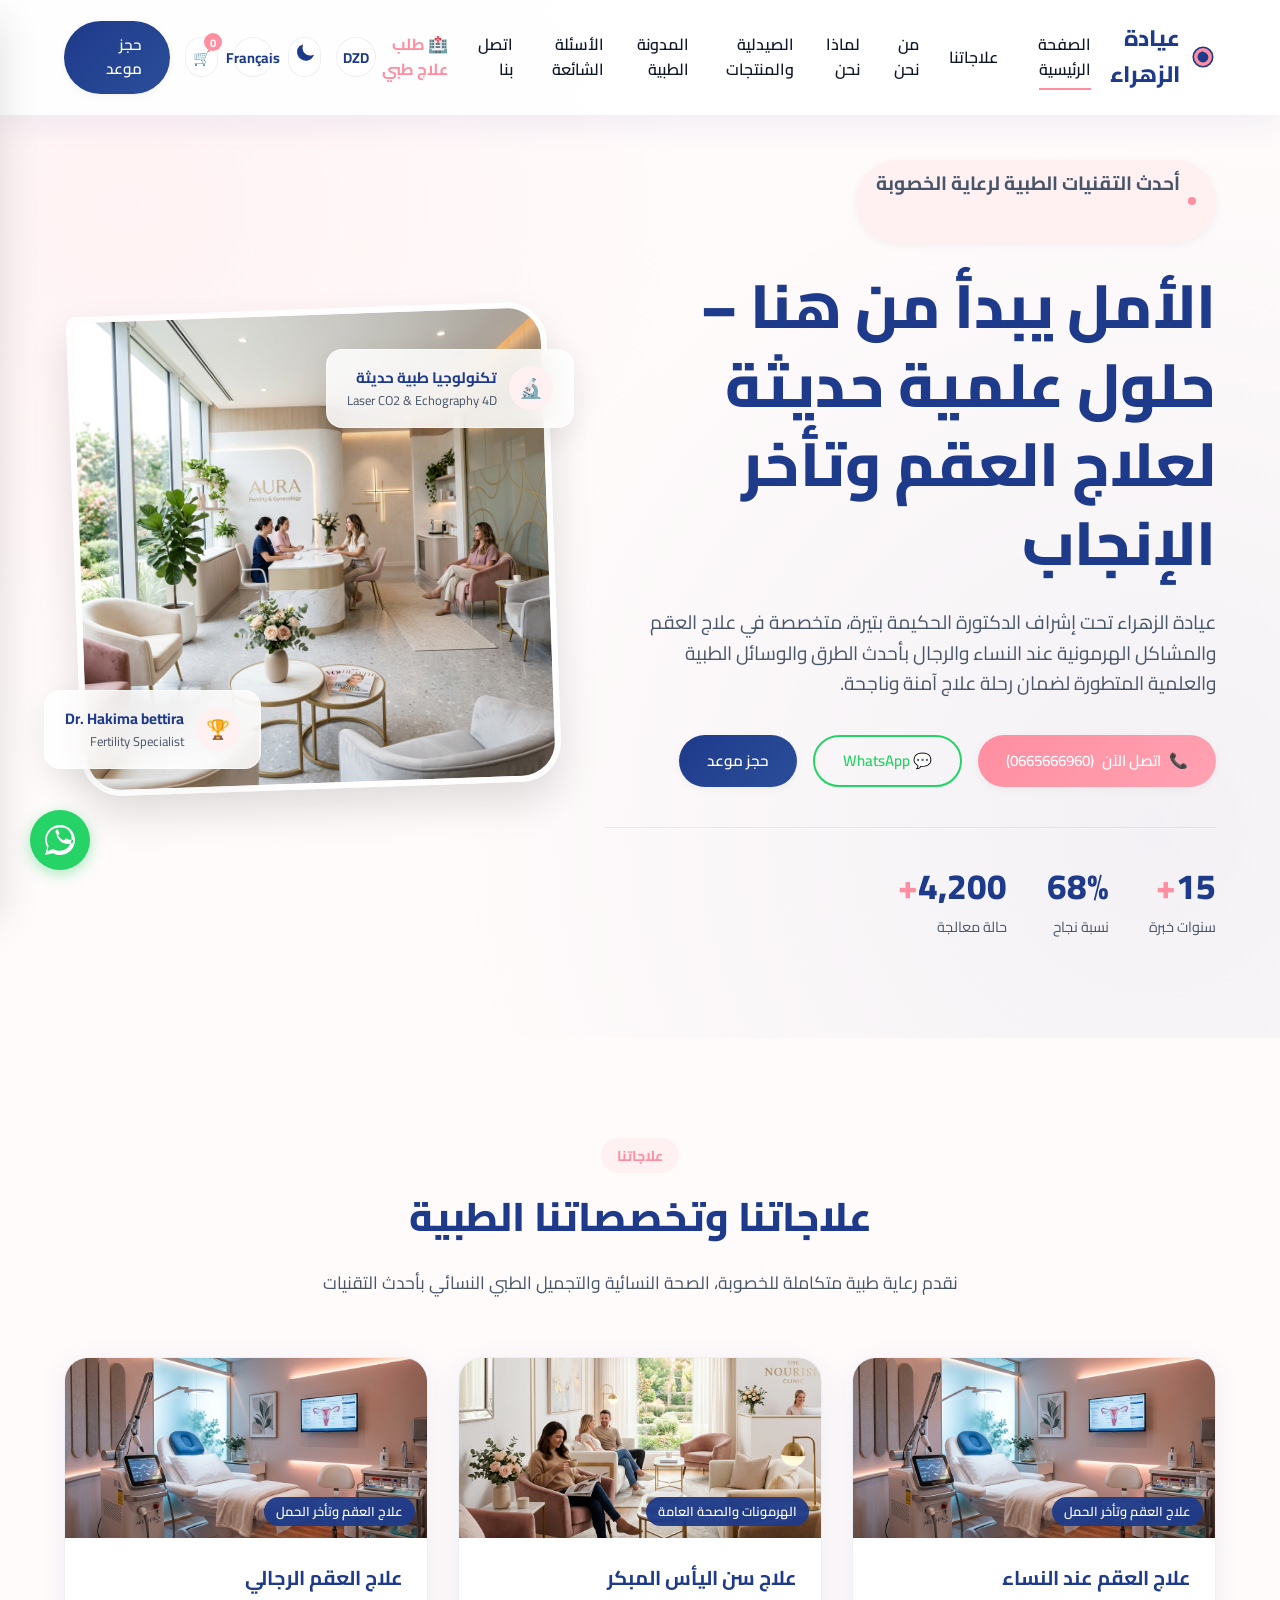
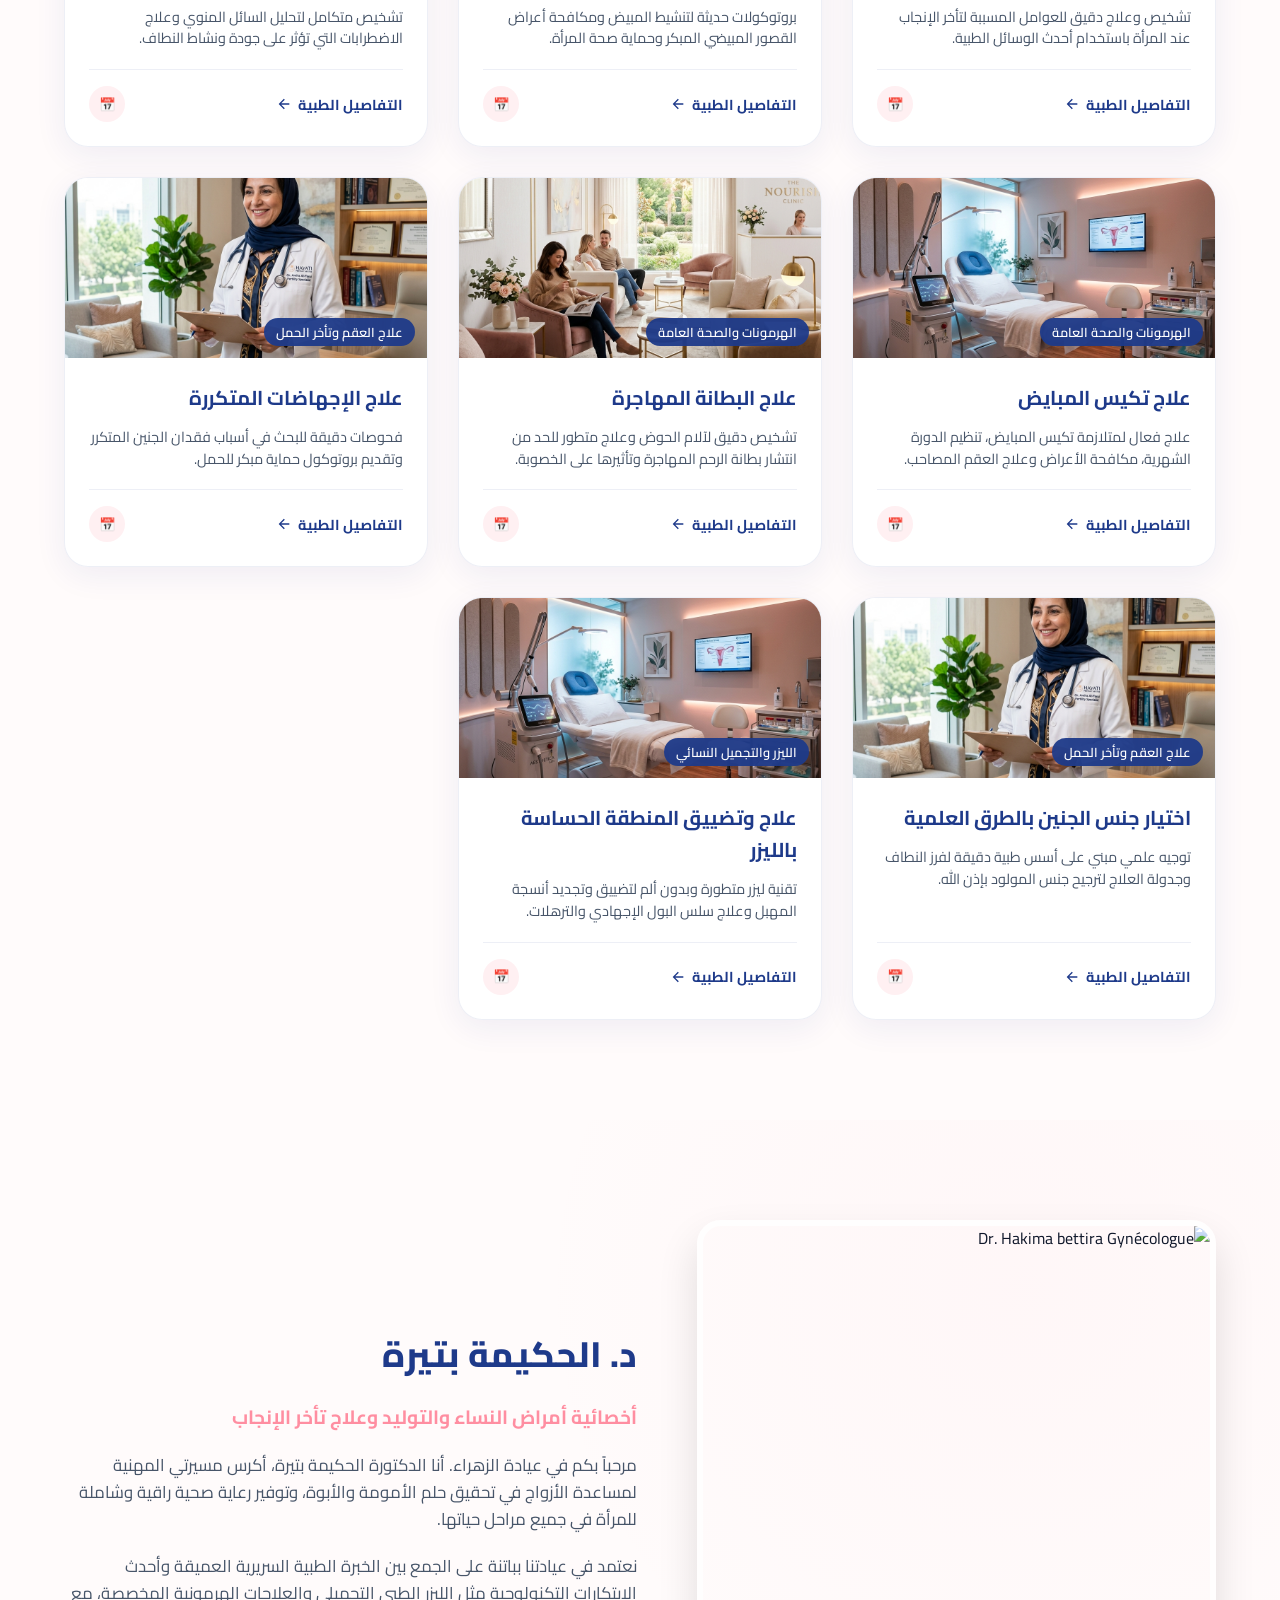
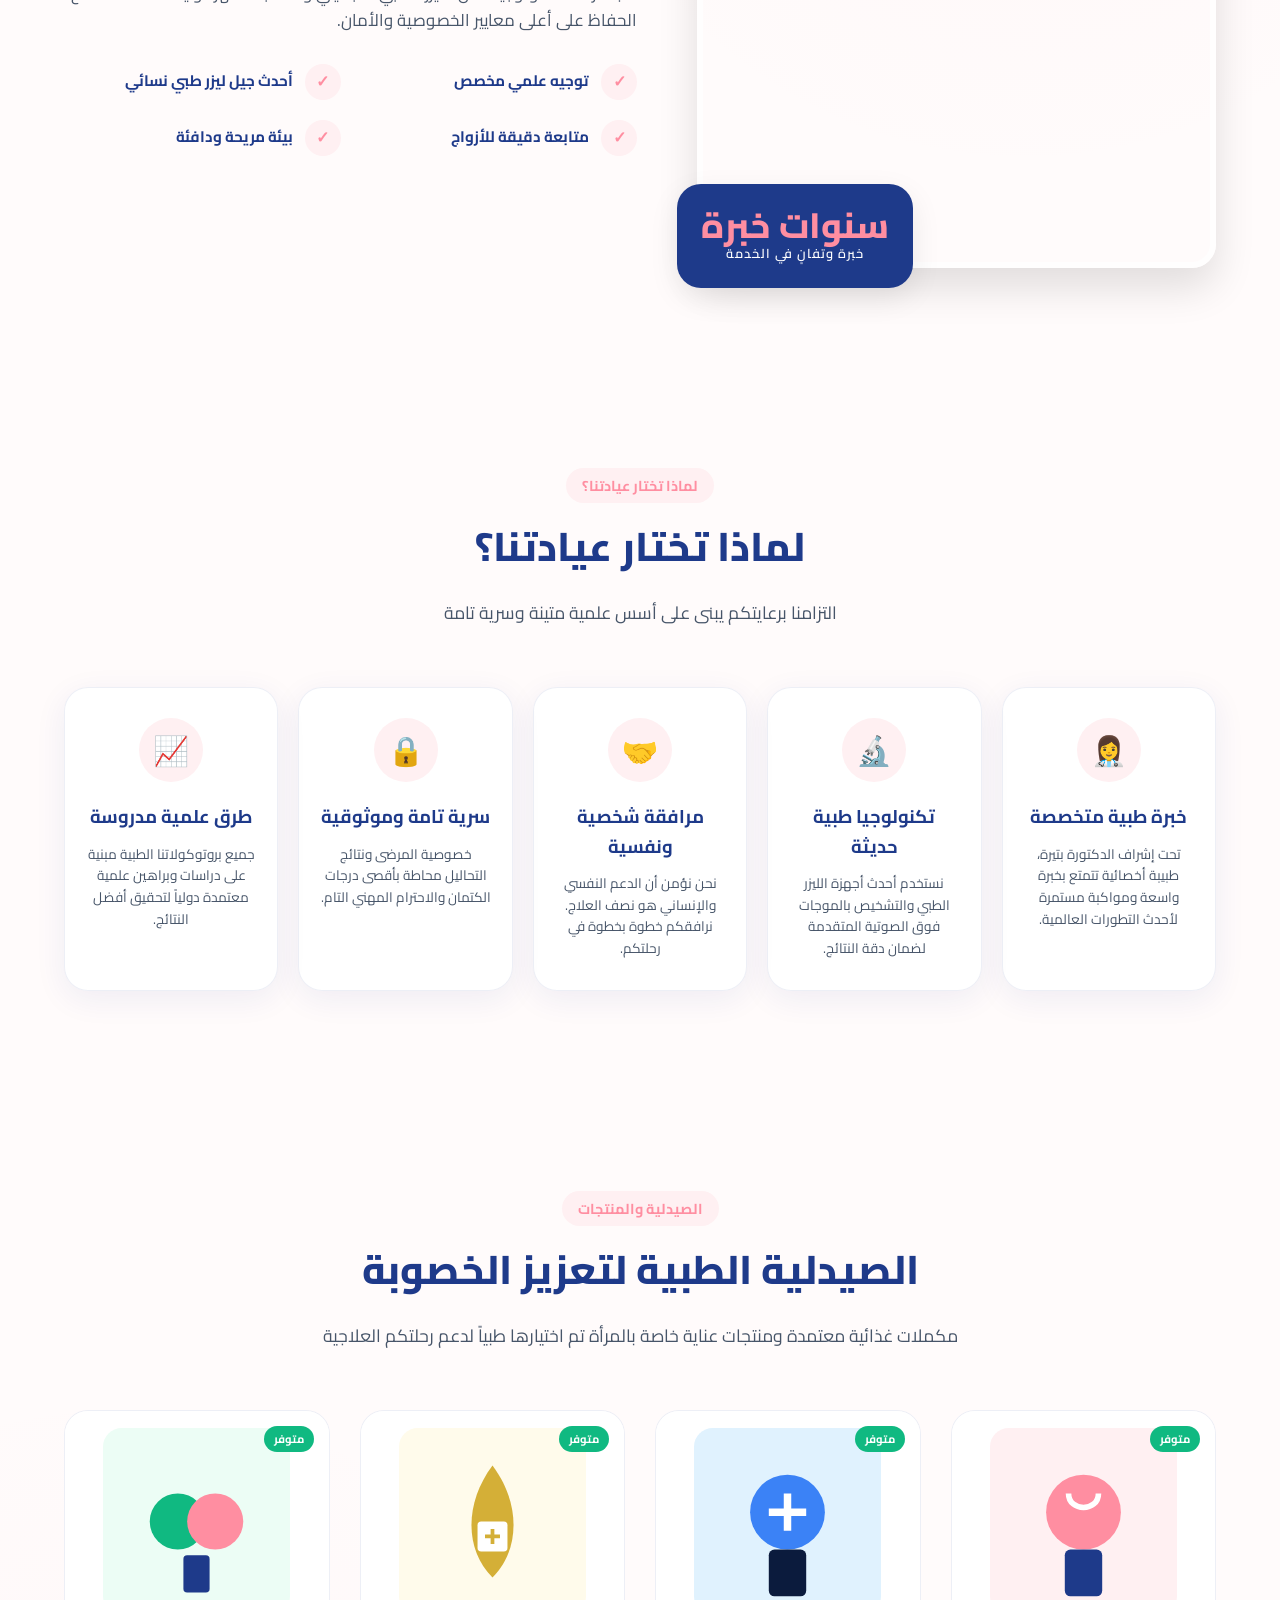
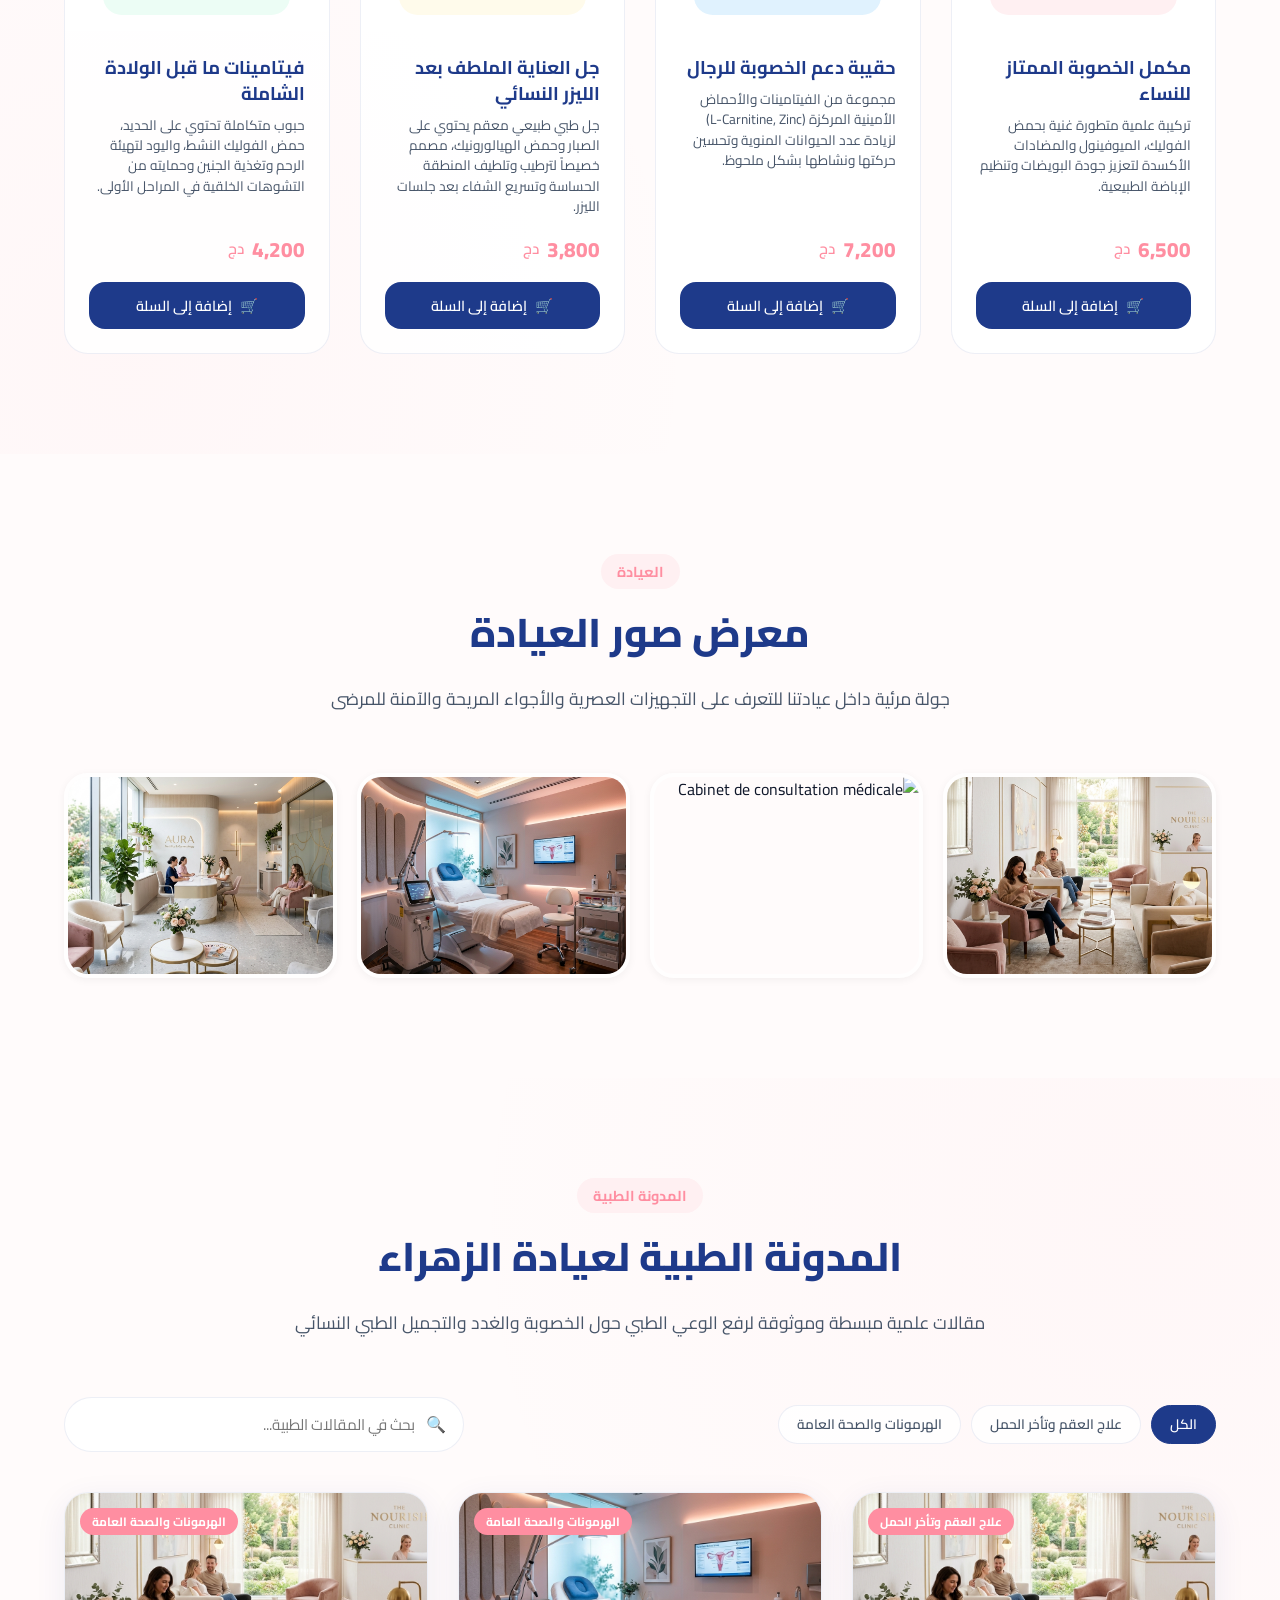
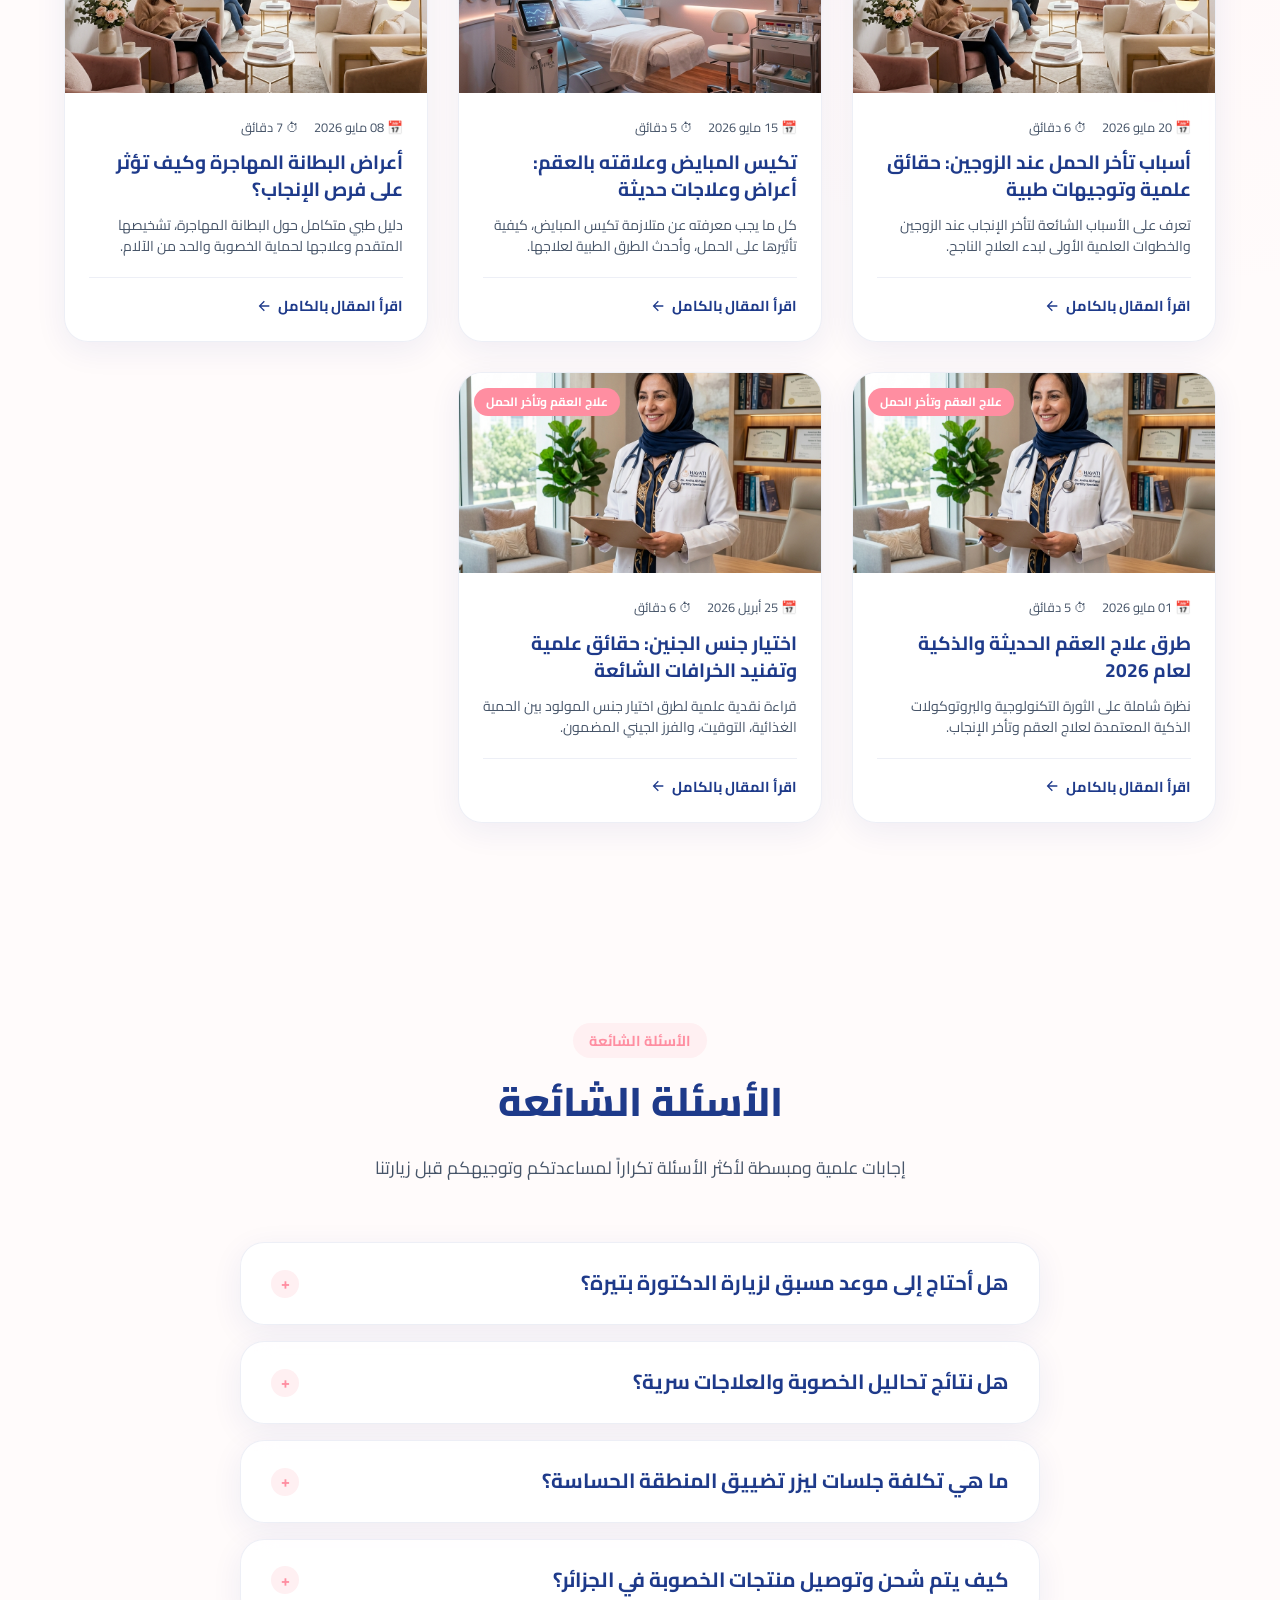
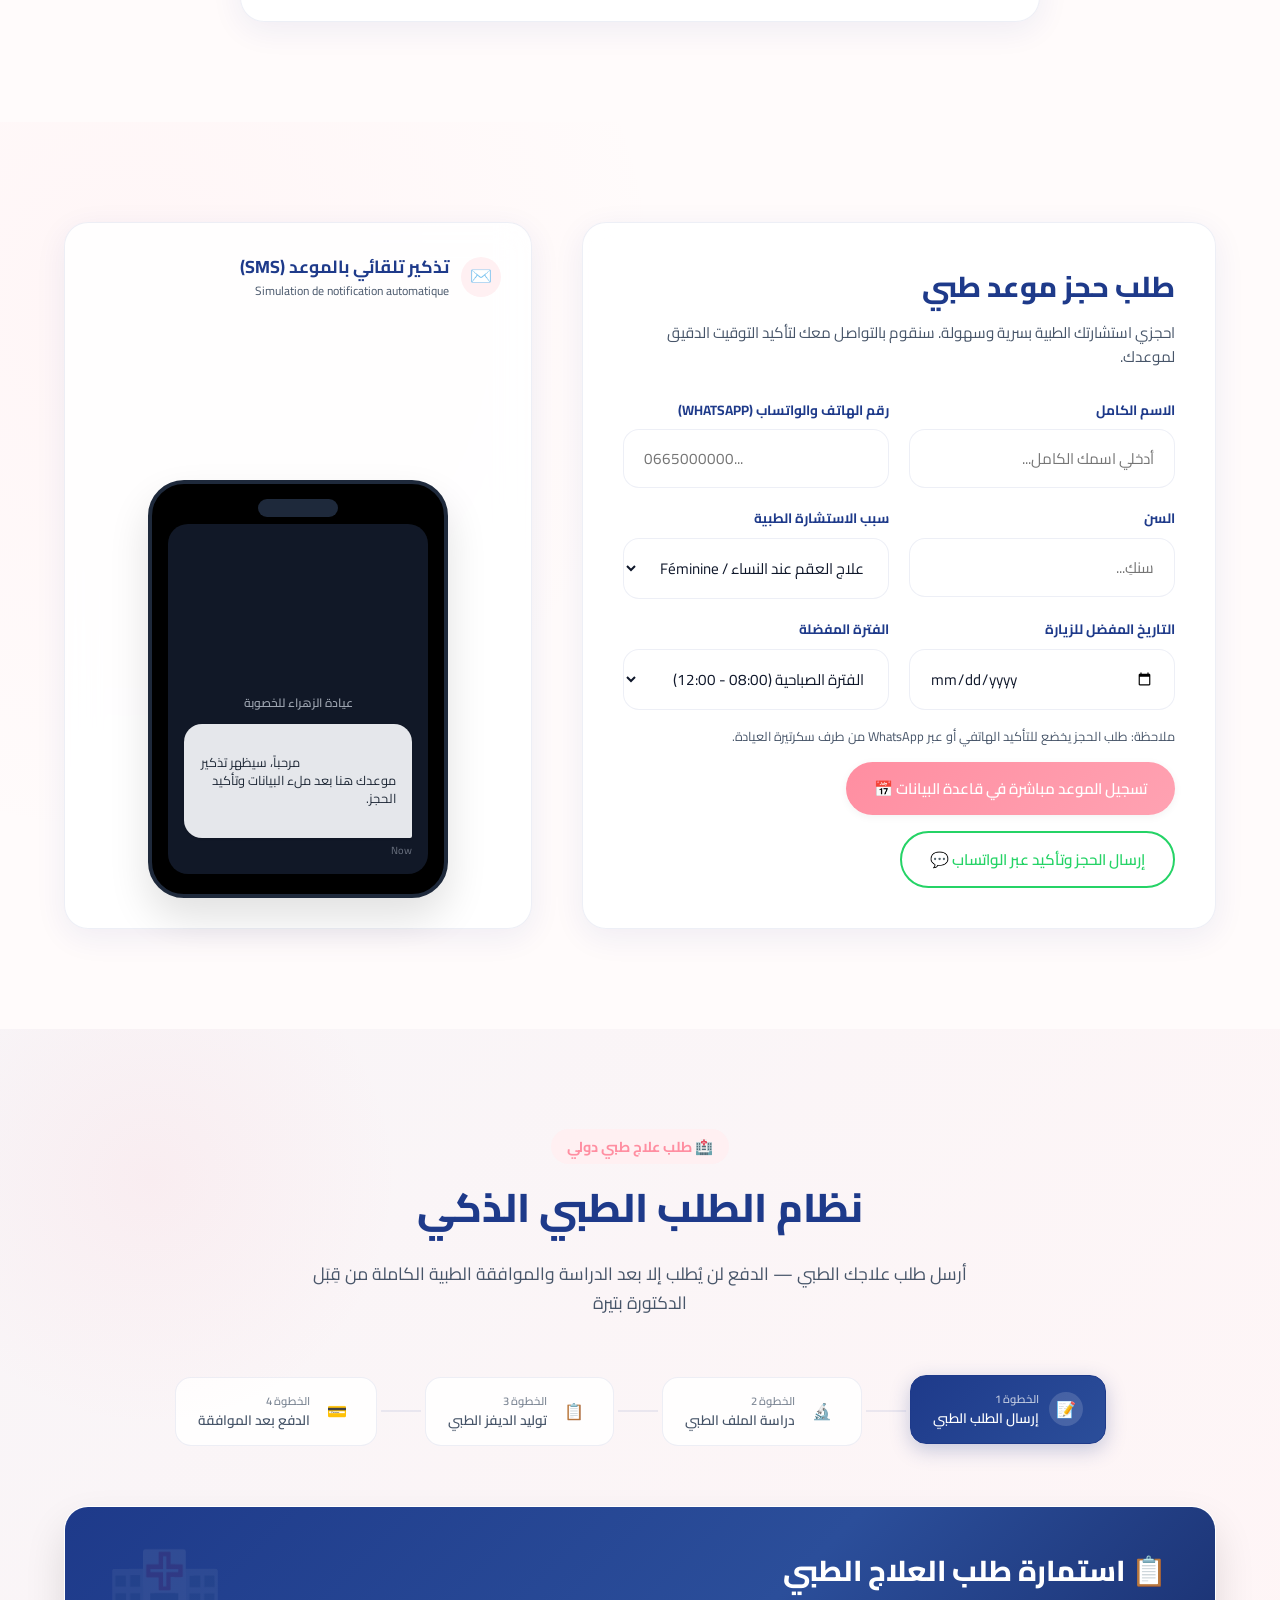
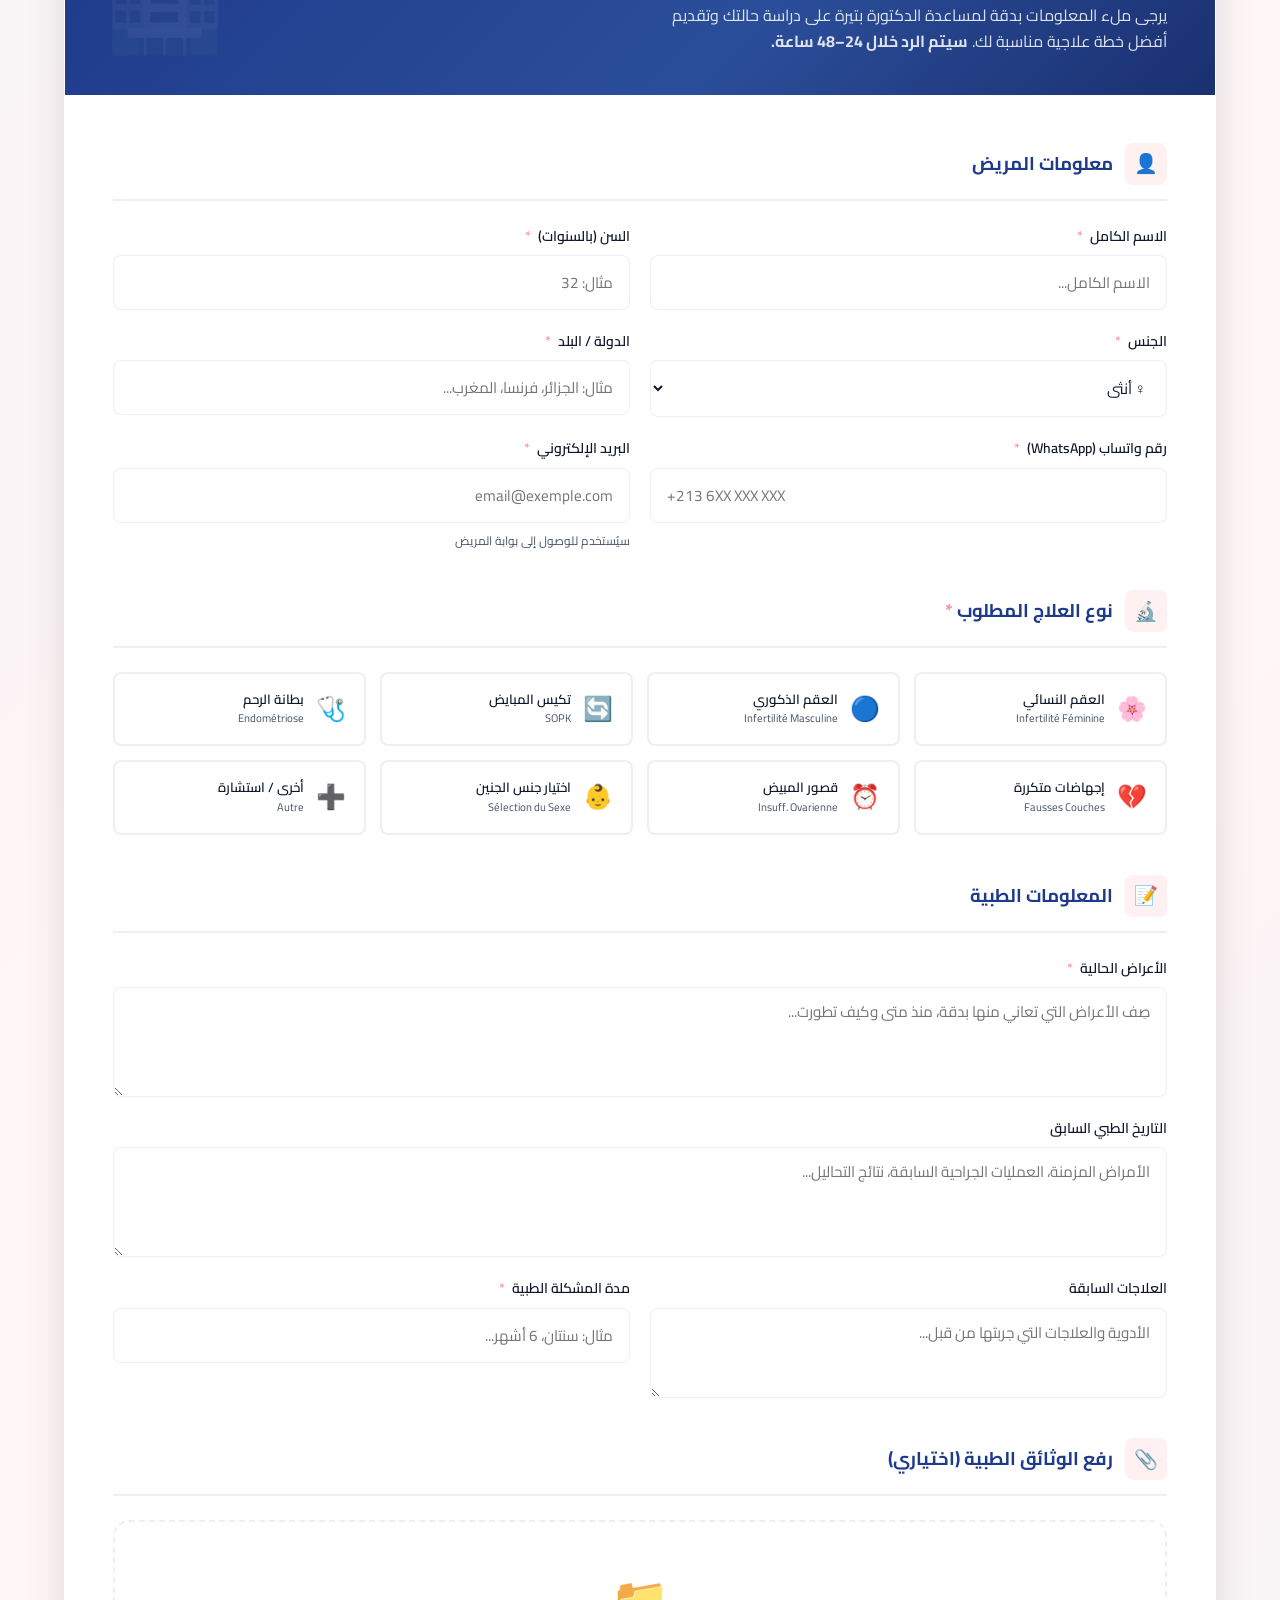
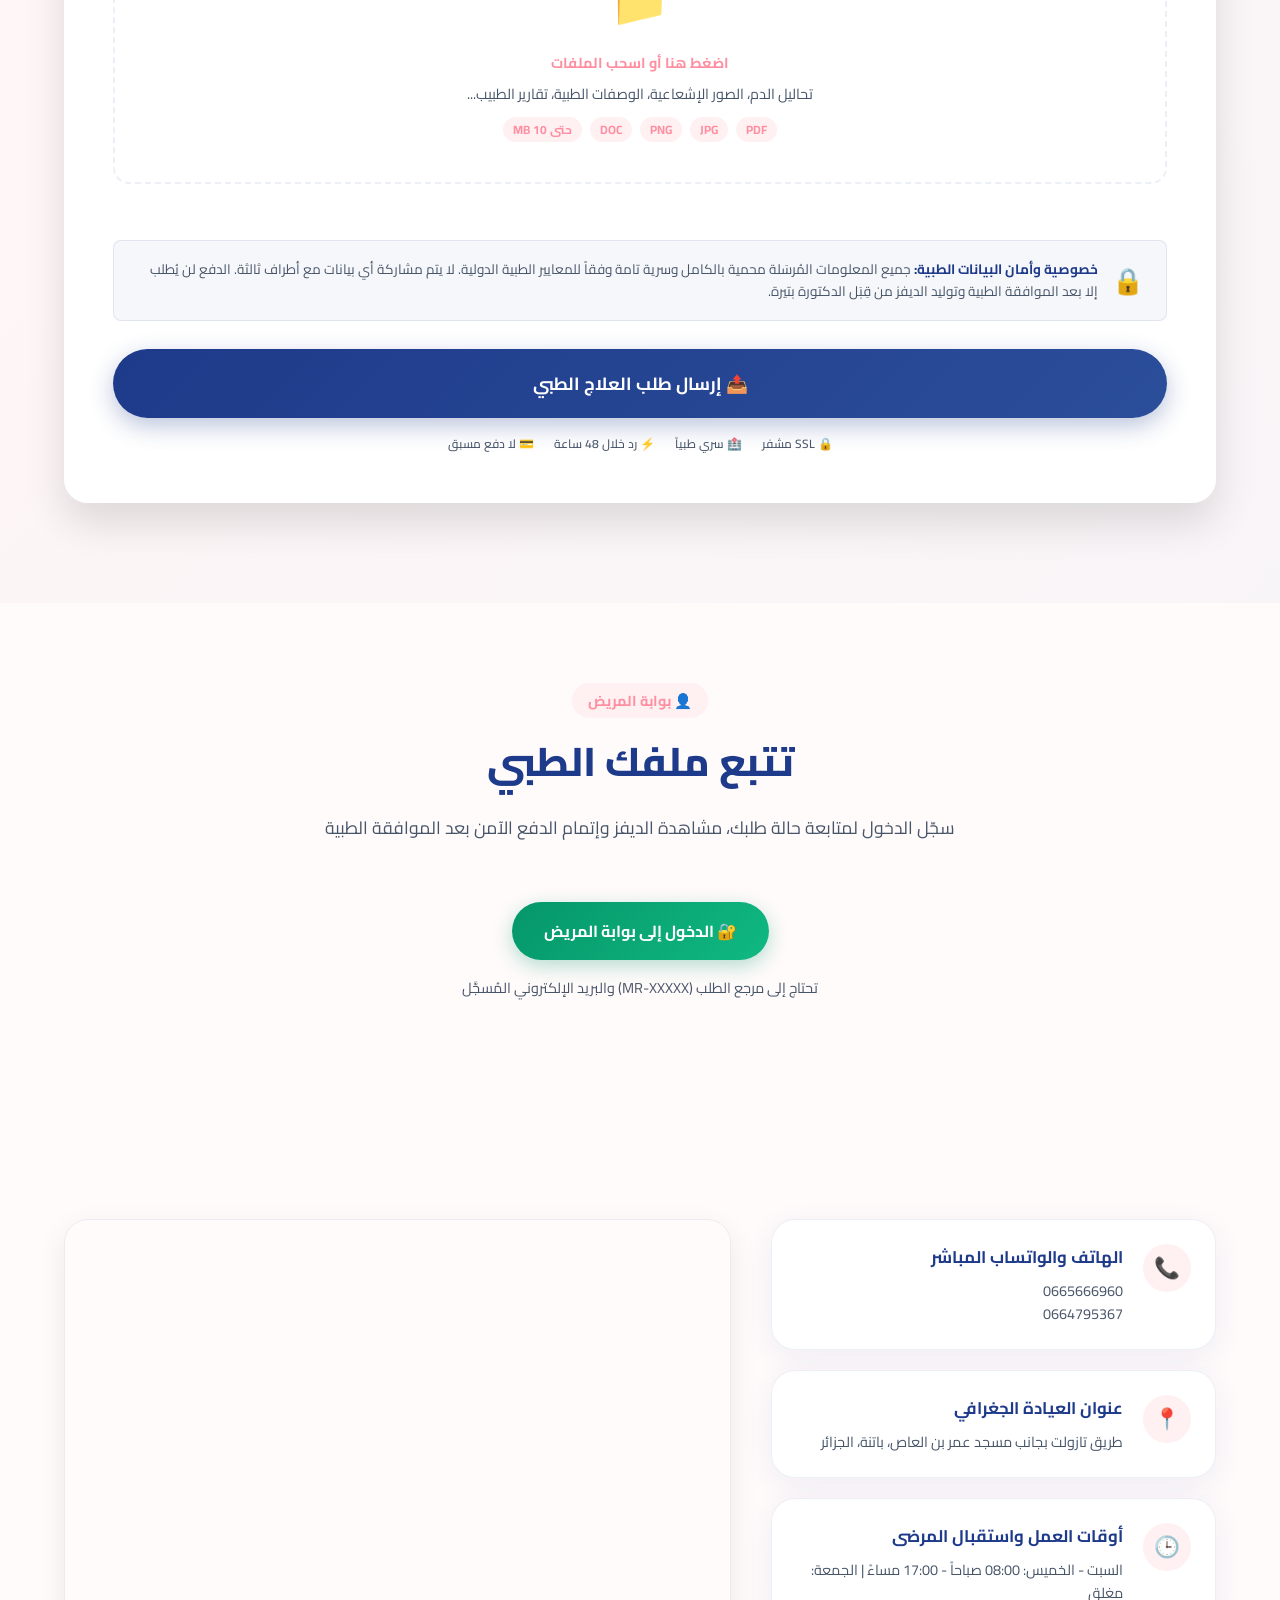
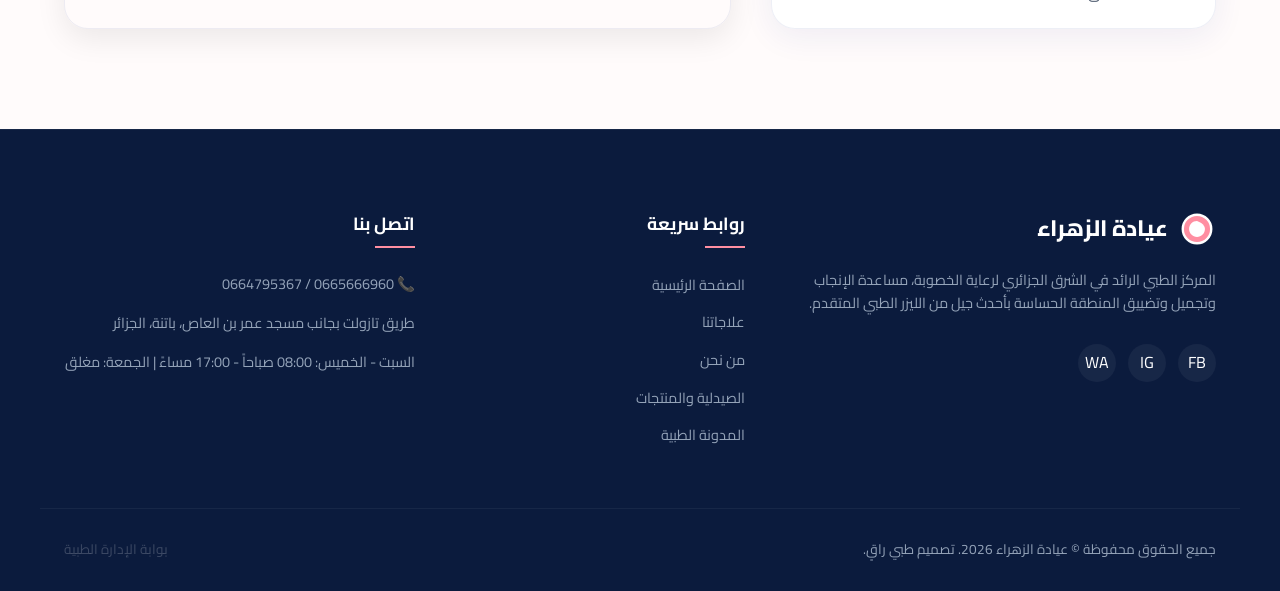
==== index.html @ c9e5e8c4 "site clinique el-zahra batna verssion 1.0" ====
<!DOCTYPE html>
<html lang="ar" dir="rtl">

<head>
    <meta charset="UTF-8">
    <meta name="viewport" content="width=device-width, initial-scale=1.0">

    <!-- SEO MEDICAL ADVANCED META-TAGS -->
    <title data-i18n="title">عيادة الزهراء - د. الحكيمة بتيرة | علاج العقم وتأخر الإنجاب باتنة</title>
    <meta name="description"
        content="عيادة الزهراء للدكتورة الحكيمة بتيرة في باتنة - مركز طبي عالي المستوى متخصص في علاج عقم النساء والرجال، سن اليأس المبكر، تكيس المبايض، وتضييق المنطقة الحساسة بالليزر الطبي الحديث. الأمل يبدأ من هنا.">
    <meta name="keywords"
        content="عيادة الزهراء, الدكتورة بتيرة باتنة, علاج العقم باتنة, ,  clinique fertilité batna, ليزر نسائي باتنة, تكيس المبايض الجزائر">
    <meta name="author" content="Dr. Hakima bettira">
    <meta name="robots" content="index, follow">

    <!-- Open Graph for Social Networks -->
    <meta property="og:title" content="عيادة الزهراء - د. الحكيمة بتيرة | علاج العقم وتأخر الإنجاب باتنة">
    <meta property="og:description"
        content="عيادة متخصصة في علاج العقم عند النساء والرجال بأحدث الطرق والوسائل الطبية والعلمية المتطورة.">
    <meta property="og:type" content="website">
    <meta property="og:image" content="assets/dr_bettira.png">

    <!-- PRELOAD GRAPHICS & STYLES -->
    <link rel="stylesheet" href="css/style.css">
    <link rel="stylesheet" href="css/medical-requests.css">

    <!-- GOOGLE LOCAL BUSINESS JSON-LD SCHEMA (SEO) -->
    <script type="application/ld+json">
    {
      "@context": "https://schema.org",
      "@type": "MedicalBusiness",
      "name": "عيادة الزهراء - د. الحكيمة بتيرة (Clinique El-Zahra)",
      "alternateName": "Clinique El-Zahra Fertilité Batna",
      "image": "assets/dr_bettira.png",
      "@id": "https://clinique-elzahra-batna.com",
      "url": "https://clinique-elzahra-batna.com",
      "telephone": "+213665666960",
      "priceRange": "$$",
      "address": {
        "@type": "PostalAddress",
        "streetAddress": "Route de Tazoult, à côté de la Mosquée Omar Ibn El-Ass",
        "addressLocality": "Batna",
        "postalCode": "05000",
        "addressCountry": "DZ"
      },
      "geo": {
        "@type": "GeoCoordinates",
        "latitude": "35.5492",
        "longitude": "6.1915"
      },
      "openingHoursSpecification": {
        "@type": "OpeningHoursSpecification",
        "dayOfWeek": [
          "Saturday",
          "Sunday",
          "Monday",
          "Tuesday",
          "Wednesday",
          "Thursday"
        ],
        "opens": "08:00",
        "closes": "17:00"
      },
      "sameAs": [
        "https://facebook.com/clinique.elzahra.batna",
        "https://instagram.com/dr.bettira.fertility"
      ],
      "medicalSpecialty": [
        "GynecologicProcedure",
        "Obstetric",
        "EndocrineSpecialty"
      ]
    }
    </script>
</head>

<body>

    <!-- ######################################################################
         PUBLIC WEBSITE VIEW (VUE PUBLIQUE DU SITE WEB)
         ###################################################################### -->
    <div id="public-website-view">

        <!-- HEADER & NAVBAR -->
        <header class="navbar glass">
            <div class="container nav-container">
                <a href="#/ar" class="logo">
                    <!-- Elegant maternal icon logo -->
                    <svg viewBox="0 0 24 24" fill="none" xmlns="http://www.w3.org/2000/svg">
                        <path
                            d="M12 21C16.9706 21 21 16.9706 21 12C21 7.02944 16.9706 3 12 3C7.02944 3 3 7.02944 3 12C3 16.9706 7.02944 21 12 21Z"
                            stroke="currentColor" stroke-width="1.5" />
                        <path
                            d="M12 7C9.23858 7 7 9.23858 7 12C7 14.7614 9.23858 17 12 17C14.7614 17 17 14.7614 17 12 C17 10 15 8 12 7 Z"
                            fill="currentColor" />
                    </svg>
                    <span>عيادة الزهراء</span>
                </a>

                <nav>
                    <ul class="nav-links">
                        <li><a href="#hero" class="active" data-i18n="nav_home">الصفحة الرئيسية</a></li>
                        <li><a href="#services" data-i18n="nav_services">علاجاتنا</a></li>
                        <li><a href="#about" data-i18n="nav_about">من نحن</a></li>
                        <li><a href="#why-choose" data-i18n="nav_why">لماذا نحن</a></li>
                        <li><a href="#shop" data-i18n="nav_shop">الصيدلية والمنتجات</a></li>
                        <li><a href="#blog" data-i18n="nav_blog">المدونة الطبية</a></li>
                        <li><a href="#faq" data-i18n="nav_faq">الأسئلة الشائعة</a></li>
                        <li><a href="#contact" data-i18n="nav_contact">اتصل بنا</a></li>
                        <li><a href="#medical-request" style="color:var(--secondary);font-weight:700;">🏥 طلب علاج
                                طبي</a></li>
                    </ul>
                </nav>

                <!-- Portal session badge -->
                <div class="portal-session-badge" id="portal-session-badge"
                    onclick="window.EL_ZAHRA_MEDICAL.openPatientPortal()" title="بوابة المريض">
                    <span>👤</span>
                    <span class="portal-badge-name">مريض</span>
                    <span style="font-size:0.7rem;opacity:0.7;">● متصل</span>
                </div>

                <div class="nav-actions">
                    <!-- Currency Selector button -->
                    <div class="nav-currency-selector">
                        <button class="lang-btn" id="currency-btn" title="Devise/Currency">DZD</button>
                        <div class="currency-dropdown" id="currency-dropdown">
                            <button class="currency-option-btn" onclick="window.EL_ZAHRA_APP.changeCurrency('DZD')">DZD
                                (DA)</button>
                            <button class="currency-option-btn" onclick="window.EL_ZAHRA_APP.changeCurrency('EUR')">EUR
                                (€)</button>
                            <button class="currency-option-btn" onclick="window.EL_ZAHRA_APP.changeCurrency('USD')">USD
                                ($)</button>
                        </div>
                    </div>

                    <!-- Theme toggle Button -->
                    <button class="theme-btn" id="theme-btn" title="Thème Sombre / Clair">
                        <span id="theme-btn-icon">
                            <!-- Sun/Moon dynamic icon -->
                            <svg xmlns="http://www.w3.org/2000/svg" viewBox="0 0 24 24" width="20" height="20"
                                fill="currentColor">
                                <path fill-rule="evenodd"
                                    d="M9.528 1.718a.75.75 0 0 1 .162.819A8.97 8.97 0 0 0 9 6a9 9 0 0 0 9 9 8.97 8.97 0 0 0 3.463-.69.75.75 0 0 1 .981.98 10.503 10.503 0 1 1-16.915-11.97a.75.75 0 0 1 .819-.162Z"
                                    clip-rule="evenodd" />
                            </svg>
                        </span>
                    </button>

                    <!-- Language Toggle Button -->
                    <button class="lang-btn" id="lang-toggle" title="Changer de Langue">
                        <span id="lang-toggle-label">Français</span>
                    </button>

                    <!-- Shopping Cart Trigger Button -->
                    <button class="lang-btn" id="cart-toggle-btn" style="position:relative;" title="Panier / Cart">
                        🛒
                        <span class="cart-badge"
                            style="position:absolute;top:-5px;right:-5px;background:var(--secondary);color:#FFF;font-size:0.7rem;width:18px;height:18px;border-radius:50%;display:flex;align-items:center;justify-content:center;font-weight:700;">0</span>
                    </button>

                    <a href="#booking" class="btn btn-primary btn-book" data-i18n="btn_book">حجز موعد</a>

                    <!-- Hamburger menu for mobile navigation -->
                    <button class="nav-toggle" id="nav-toggle">
                        <span></span>
                        <span></span>
                        <span></span>
                    </button>
                </div>
            </div>
        </header>

        <!-- 1. HERO SECTION -->
        <section id="hero" class="hero">
            <div class="container hero-grid">
                <div class="hero-content">
                    <div class="hero-badge">
                        <span></span>
                        <p data-i18n="hero_badge">أحدث التقنيات الطبية لرعاية الخصوبة</p>
                    </div>
                    <h1 data-i18n="hero_title">الأمل يبدأ من هنا – حلول علمية حديثة لعلاج العقم وتأخر الإنجاب</h1>
                    <p data-i18n="hero_desc">عيادة الزهراء تحت إشراف الدكتورة الحكيمة بتيرة، متخصصة في علاج العقم
                        والمشاكل الهرمونية عند النساء والرجال بأحدث الطرق والوسائل الطبية والعلمية المتطورة لضمان رحلة
                        علاج آمنة وناجحة.</p>

                    <div class="hero-ctas">
                        <a href="tel:0665666960" class="btn btn-secondary">
                            📞 <span data-i18n="btn_call">اتصل الآن</span> (0665666960)
                        </a>
                        <a href="https://wa.me/213665666960" target="_blank" class="btn btn-outline"
                            style="border-color:#25D366;color:#25D366;">
                            💬 WhatsApp
                        </a>
                        <a href="#booking" class="btn btn-primary" data-i18n="btn_book">Prendre RDV</a>
                    </div>

                    <!-- Numerical Counters -->
                    <div class="hero-stats">
                        <div class="stat-item">
                            <h3>15<span>+</span></h3>
                            <p data-i18n="stat_experience">سنوات خبرة</p>
                        </div>
                        <div class="stat-item">
                            <h3>68%</h3>
                            <p data-i18n="stat_success">نسبة نجاح</p>
                        </div>
                        <div class="stat-item">
                            <h3>4,200<span>+</span></h3>
                            <p data-i18n="stat_patients">حالة معالجة</p>
                        </div>
                    </div>
                </div>

                <div class="hero-image-wrapper">
                    <div class="hero-image-glow"></div>
                    <img src="assets/hero_bg.png" alt="Clinique El-Zahra reception" class="hero-image">

                    <!-- Floating premium cards around image -->
                    <div class="floating-card floating-card-1 glass">
                        <div class="fc-icon">🏆</div>
                        <div class="fc-info">
                            <h4>Dr. Hakima bettira</h4>
                            <p>Fertility Specialist</p>
                        </div>
                    </div>
                    <div class="floating-card floating-card-2 glass">
                        <div class="fc-icon">🔬</div>
                        <div class="fc-info">
                            <h4 data-i18n="why_feat_2_title">تكنولوجيا طبية حديثة</h4>
                            <p>Laser CO2 & Echography 4D</p>
                        </div>
                    </div>
                </div>
            </div>
        </section>

        <!-- 2. SERVICES SECTION -->
        <section id="services" class="services">
            <div class="container">
                <div class="section-header">
                    <span data-i18n="nav_services">علاجاتنا</span>
                    <h2 data-i18n="services_title">علاجاتنا وتخصصاتنا الطبية</h2>
                    <p data-i18n="services_subtitle">نقدم رعاية طبية متكاملة للخصوبة، الصحة النسائية والتجميل الطبي
                        النسائي بأحدث التقنيات</p>
                </div>

                <!-- Services Cards grid (Rendered dynamically) -->
                <div class="services-grid" id="services-grid-container">
                    <!-- Injected by app.js -->
                </div>
            </div>
        </section>

        <!-- 3. À PROPOS DE LA CLINIQUE (DR. bettira PROFILE) -->
        <section id="about" class="about">
            <div class="container about-grid">
                <div class="about-image-wrapper">
                    <div class="about-image-frame">
                        <img src="assets/dr_bettira.png" alt="Dr. Hakima bettira Gynécologue">
                    </div>
                    <div class="about-experience-badge">
                        <h4 data-i18n="stat_experience">15+</h4>
                        <p data-i18n="about_experience_text">خبرة وتفانٍ في الخدمة</p>
                    </div>
                </div>

                <div class="about-content">
                    <h3 data-i18n="about_title">د. الحكيمة بتيرة</h3>
                    <h4 data-i18n="about_subtitle"
                        style="color:var(--secondary);font-weight:700;font-size:1.2rem;margin-bottom:20px;">أخصائية
                        أمراض النساء والتوليد وعلاج تأخر الإنجاب</h4>

                    <p data-i18n="about_desc_1">مرحباً بكم في عيادة الزهراء. أنا الدكتورة الحكيمة بتيرة، أكرس مسيرتي
                        المهنية لمساعدة الأزواج في تحقيق حلم الأمومة والأبوة، وتوفير رعاية صحية راقية وشاملة للمرأة في
                        جميع مراحل حياتها.</p>
                    <p data-i18n="about_desc_2">نعتمد في عيادتنا بباتنة على الجمع بين الخبرة الطبية السريرية العميقة
                        وأحدث الابتكارات التكنولوجية مثل الليزر الطبي التجميلي والعلاجات الهرمونية المخصصة، مع الحفاظ
                        على أعلى معايير الخصوصية والأمان.</p>

                    <div class="about-features">
                        <div class="about-feat-item">
                            <div class="about-feat-icon">✓</div>
                            <span data-i18n="about_feat_1">توجيه علمي مخصص</span>
                        </div>
                        <div class="about-feat-item">
                            <div class="about-feat-icon">✓</div>
                            <span data-i18n="about_feat_2">أحدث جيل ليزر طبي نسائي</span>
                        </div>
                        <div class="about-feat-item">
                            <div class="about-feat-icon">✓</div>
                            <span data-i18n="about_feat_3">متابعة دقيقة للأزواج</span>
                        </div>
                        <div class="about-feat-item">
                            <div class="about-feat-icon">✓</div>
                            <span data-i18n="about_feat_4">بيئة مريحة ودافئة</span>
                        </div>
                    </div>
                </div>
            </div>
        </section>

        <!-- 4. POURQUOI NOUS CHOISIR ? (ICONES DYNAMIQUES) -->
        <section id="why-choose" class="why-choose">
            <div class="container">
                <div class="section-header">
                    <span data-i18n="why_title">لماذا تختار عيادتنا؟</span>
                    <h2 data-i18n="why_title">لماذا تختار عيادتنا؟</h2>
                    <p data-i18n="why_subtitle">التزامنا برعايتكم يبنى على أسس علمية متينة وسرية تامة</p>
                </div>

                <div class="why-grid">
                    <div class="why-card glass">
                        <div class="why-icon">👩‍⚕️</div>
                        <h3 data-i18n="why_feat_1_title">خبرة طبية متخصصة</h3>
                        <p data-i18n="why_feat_1_desc">تحت إشراف الدكتورة بتيرة، طبيبة أخصائية تتمتع بخبرة واسعة ومواكبة
                            مستمرة لأحدث التطورات العالمية.</p>
                    </div>
                    <div class="why-card glass">
                        <div class="why-icon">🔬</div>
                        <h3 data-i18n="why_feat_2_title">تكنولوجيا طبية حديثة</h3>
                        <p data-i18n="why_feat_2_desc">نستخدم أحدث أجهزة الليزر الطبي والتشخيص بالموجات فوق الصوتية
                            المتقدمة لضمان دقة النتائج.</p>
                    </div>
                    <div class="why-card glass">
                        <div class="why-icon">🤝</div>
                        <h3 data-i18n="why_feat_3_title">مرافقة شخصية ونفسية</h3>
                        <p data-i18n="why_feat_3_desc">نحن نؤمن أن الدعم النفسي والإنساني هو نصف العلاج. نرافقكم خطوة
                            بخطوة في رحلتكم.</p>
                    </div>
                    <div class="why-card glass">
                        <div class="why-icon">🔒</div>
                        <h3 data-i18n="why_feat_4_title">سرية تامة وموثوقية</h3>
                        <p data-i18n="why_feat_4_desc">خصوصية المرضى ونتائج التحاليل محاطة بأقصى درجات الكتمان والاحترام
                            المهني التام.</p>
                    </div>
                    <div class="why-card glass">
                        <div class="why-icon">📈</div>
                        <h3 data-i18n="why_feat_5_title">طرق علمية مدروسة</h3>
                        <p data-i18n="why_feat_5_desc">جميع بروتوكولاتنا الطبية مبنية على دراسات وبراهين علمية معتمدة
                            دولياً لتحقيق أفضل النتائج.</p>
                    </div>
                </div>
            </div>
        </section>

        <!-- 5. SHOP SECTION (BOUTIQUE FERTILITÉ) -->
        <section id="shop" class="shop">
            <div class="container">
                <div class="section-header">
                    <span data-i18n="nav_shop">الصيدلية والمنتجات</span>
                    <h2 data-i18n="shop_title">الصيدلية الطبية لتعزيز الخصوبة</h2>
                    <p data-i18n="shop_subtitle">مكملات غذائية معتمدة ومنتجات عناية خاصة بالمرأة تم اختيارها طبياً لدعم
                        رحلتكم العلاجية</p>
                </div>

                <!-- Product grid (Rendered dynamically) -->
                <div class="shop-grid" id="shop-grid-container">
                    <!-- Injected by app.js -->
                </div>
            </div>
        </section>

        <!-- 6. CLINIC GALLERY SECTION -->
        <section id="gallery" class="gallery">
            <div class="container">
                <div class="section-header">
                    <span data-i18n="nav_gallery">العيادة</span>
                    <h2 data-i18n="gallery_title">معرض صور العيادة</h2>
                    <p data-i18n="gallery_subtitle">جولة مرئية داخل عيادتنا للتعرف على التجهيزات العصرية والأجواء
                        المريحة والآمنة للمرضى</p>
                </div>

                <div class="gallery-grid">
                    <div class="gallery-item">
                        <img src="assets/clinic_lobby.png" alt="Salle d'attente clinique">
                        <div class="gallery-overlay">
                            <span data-i18n="gallery_lobby">قاعة الانتظار الفاخرة</span>
                        </div>
                    </div>
                    <div class="gallery-item">
                        <img src="assets/dr_bettira.png" alt="Cabinet de consultation médicale">
                        <div class="gallery-overlay">
                            <span data-i18n="gallery_office">مكتب الفحص الطبي والموجات الصوتية</span>
                        </div>
                    </div>
                    <div class="gallery-item">
                        <img src="assets/treatment_laser.png" alt="Salle traitement laser CO2">
                        <div class="gallery-overlay">
                            <span data-i18n="gallery_laser">غرفة العلاج بالليزر الطبي الحديث</span>
                        </div>
                    </div>
                    <div class="gallery-item">
                        <img src="assets/hero_bg.png" alt="Equipements médicaux d'assistance">
                        <div class="gallery-overlay">
                            <span data-i18n="gallery_equip">الأجهزة المتطورة وأدوات التشخيص الدقيق</span>
                        </div>
                    </div>
                </div>
            </div>
        </section>

        <!-- 7. BLOG MEDICAL SEO SECTION -->
        <section id="blog" class="blog">
            <div class="container">
                <div class="section-header">
                    <span data-i18n="nav_blog">المدونة الطبية</span>
                    <h2 data-i18n="blog_title">المدونة الطبية لعيادة الزهراء</h2>
                    <p data-i18n="blog_subtitle">مقالات علمية مبسطة وموثوقة لرفع الوعي الطبي حول الخصوبة والغدد والتجميل
                        الطبي النسائي</p>
                </div>

                <!-- Blog Actions (Categories filters + Search Bar) -->
                <div class="blog-actions">
                    <div class="blog-categories" id="blog-categories-tags">
                        <!-- Rendered by app.js -->
                    </div>
                    <div class="blog-search-wrapper">
                        <span class="blog-search-icon">🔍</span>
                        <input type="text" id="blog-search-input" placeholder="بحث في المقالات الطبية...">
                    </div>
                </div>

                <!-- Blog Grid (Rendered dynamically) -->
                <div class="blog-grid" id="blog-grid-container">
                    <!-- Injected by app.js -->
                </div>
            </div>
        </section>

        <!-- 8. FAQ ACCORDION SECTION -->
        <section id="faq" class="faq">
            <div class="container">
                <div class="section-header">
                    <span data-i18n="nav_faq">الأسئلة الشائعة</span>
                    <h2 data-i18n="faq_title">الأسئلة الشائعة</h2>
                    <p data-i18n="faq_subtitle">إجابات علمية ومبسطة لأكثر الأسئلة تكراراً لمساعدتكم وتوجيهكم قبل زيارتنا
                    </p>
                </div>

                <!-- FAQs Accordion List -->
                <div class="faq-container" id="faq-accordion-container">
                    <!-- Injected by app.js -->
                </div>
            </div>
        </section>

        <!-- 9. BOOKING ONLINE SECTION + PHONE SMS PREVIEW -->
        <section id="booking" class="booking">
            <div class="container booking-grid">

                <!-- Form Area -->
                <div class="booking-form-wrapper glass">
                    <h3 data-i18n="booking_title">طلب حجز موعد طبي</h3>
                    <p data-i18n="booking_subtitle">احجزي استشارتك الطبية بسرية وسهولة. سنقوم بالتواصل معك لتأكيد
                        التوقيت الدقيق لموعدك.</p>

                    <form id="booking-form" onsubmit="window.EL_ZAHRA_APP.submitBooking(event)">
                        <div class="form-grid">
                            <div class="form-group">
                                <label for="booking-name" data-i18n="lbl_name">الاسم الكامل</label>
                                <input type="text" id="booking-name" required placeholder="أدخلي اسمك الكامل...">
                            </div>
                            <div class="form-group">
                                <label for="booking-phone" data-i18n="lbl_phone">رقم الهاتف والواتساب (WhatsApp)</label>
                                <input type="tel" id="booking-phone" required placeholder="0665000000...">
                            </div>
                            <div class="form-group">
                                <label for="booking-age" data-i18n="lbl_age">السن</label>
                                <input type="number" id="booking-age" placeholder="سنكِ...">
                            </div>
                            <div class="form-group">
                                <label for="booking-motif" data-i18n="lbl_motif">سبب الاستشارة الطبية</label>
                                <select id="booking-motif" required>
                                    <option value="female-infertility" selected>علاج العقم عند النساء / Infertilité
                                        Féminine</option>
                                    <option value="early-menopause">علاج سن اليأس المبكر / Ménopause Précoce</option>
                                    <option value="male-infertility">علاج العقم الرجالي / Infertilité Masculine</option>
                                    <option value="pcos-treatment">علاج تكيس المبايض / SOPK</option>
                                    <option value="endometriosis-treatment">علاج البطانة المهاجرة / Endométriose
                                    </option>
                                    <option value="recurrent-miscarriage">علاج الإجهاضات المتكررة / Fausses Couches
                                    </option>
                                    <option value="gender-selection">اختيار جنس الجنين بالطريقة العلمية</option>
                                    <option value="laser-rejuvenation">علاج وتضييق المنطقة الحساسة بالليزر</option>
                                </select>
                            </div>
                            <div class="form-group">
                                <label for="booking-date" data-i18n="lbl_date">التاريخ المفضل للزيارة</label>
                                <input type="date" id="booking-date" required>
                            </div>
                            <div class="form-group">
                                <label for="booking-time-slot" data-i18n="lbl_time_slot">الفترة المفضلة</label>
                                <select id="booking-time-slot">
                                    <option value="time_morning" data-i18n="time_morning">الفترة الصباحية (08:00 -
                                        12:00)</option>
                                    <option value="time_afternoon" data-i18n="time_afternoon">فترة بعد الظهر (13:00 -
                                        17:00)</option>
                                </select>
                            </div>
                        </div>

                        <p style="font-size:0.8rem;color:var(--text-muted);margin:16px 0;" data-i18n="booking_note">
                            ملاحظة: طلب الحجز يخضع للتأكيد الهاتفي أو عبر WhatsApp من طرف سكرتيرة العيادة.</p>

                        <div class="hero-ctas" style="margin-bottom:0;">
                            <button type="submit" class="btn btn-secondary" data-i18n="btn_booking_direct">تسجيل الموعد
                                مباشرة في قاعدة البيانات 📅</button>
                            <button type="button" class="btn btn-outline" style="border-color:#25D366;color:#25D366;"
                                onclick="window.EL_ZAHRA_APP.sendBookingWhatsApp()"
                                data-i18n="btn_booking_whatsapp">إرسال الحجز وتأكيد عبر الواتساب 💬</button>
                        </div>
                    </form>
                </div>

                <!-- Visual Phone Reminder Area -->
                <div class="sms-reminder-card glass">
                    <div class="sms-reminder-header">
                        <div class="sms-reminder-icon">✉️</div>
                        <div>
                            <h4 data-i18n="sms_title">تذكير تلقائي بالموعد (SMS)</h4>
                            <p style="font-size:0.75rem;color:var(--text-muted);">Simulation de notification automatique
                            </p>
                        </div>
                    </div>

                    <div class="phone-mockup">
                        <div class="phone-screen">
                            <div class="phone-sender" data-i18n="sms_sender">عيادة الزهراء للخصوبة</div>
                            <div class="sms-bubble" id="sms-bubble-content">
                                مرحباً، سيظهر تذكير موعدك هنا بعد ملء البيانات وتأكيد الحجز.
                            </div>
                            <div class="sms-time">Now</div>
                        </div>
                    </div>
                </div>
            </div>
        </section>

        <!-- ######################################################################
             11. MEDICAL TREATMENT REQUEST SECTION
             ###################################################################### -->
        <section id="medical-request" class="medical-request-section">
            <div class="container">

                <div class="section-header">
                    <span>🏥 طلب علاج طبي دولي</span>
                    <h2>نظام الطلب الطبي الذكي</h2>
                    <p>أرسل طلب علاجك الطبي — الدفع لن يُطلب إلا بعد الدراسة والموافقة الطبية الكاملة من قِبَل الدكتورة
                        بتيرة</p>
                </div>

                <!-- WORKFLOW STEPS -->
                <div class="mr-workflow-bar">
                    <div class="mr-workflow-step active">
                        <div class="mr-workflow-step-icon">📝</div>
                        <div>
                            <div style="font-size:0.7rem;opacity:0.7;">الخطوة 1</div>
                            <div>إرسال الطلب الطبي</div>
                        </div>
                    </div>
                    <div class="mr-workflow-connector"></div>
                    <div class="mr-workflow-step">
                        <div class="mr-workflow-step-icon">🔬</div>
                        <div>
                            <div style="font-size:0.7rem;opacity:0.7;">الخطوة 2</div>
                            <div>دراسة الملف الطبي</div>
                        </div>
                    </div>
                    <div class="mr-workflow-connector"></div>
                    <div class="mr-workflow-step">
                        <div class="mr-workflow-step-icon">📋</div>
                        <div>
                            <div style="font-size:0.7rem;opacity:0.7;">الخطوة 3</div>
                            <div>توليد الديفز الطبي</div>
                        </div>
                    </div>
                    <div class="mr-workflow-connector"></div>
                    <div class="mr-workflow-step">
                        <div class="mr-workflow-step-icon">💳</div>
                        <div>
                            <div style="font-size:0.7rem;opacity:0.7;">الخطوة 4</div>
                            <div>الدفع بعد الموافقة</div>
                        </div>
                    </div>
                </div>

                <!-- MEDICAL REQUEST FORM CARD -->
                <div class="mr-form-card glass">

                    <div class="mr-form-header">
                        <h3>📋 استمارة طلب العلاج الطبي</h3>
                        <p>يرجى ملء المعلومات بدقة لمساعدة الدكتورة بتيرة على دراسة حالتك وتقديم أفضل خطة علاجية مناسبة
                            لك. <strong>سيتم الرد خلال 24–48 ساعة.</strong></p>
                    </div>

                    <div class="mr-form-body">
                        <form id="medical-request-form" onsubmit="window.EL_ZAHRA_MEDICAL.submitMedicalRequest(event)">

                            <!-- PATIENT INFO -->
                            <div class="mr-form-section">
                                <div class="mr-form-section-title">
                                    <div class="mr-section-icon">👤</div>
                                    <h4>معلومات المريض</h4>
                                </div>
                                <div class="mr-form-grid">
                                    <div class="mr-form-group">
                                        <label for="mr-fullname">الاسم الكامل <span class="required">*</span></label>
                                        <input type="text" id="mr-fullname" required placeholder="الاسم الكامل..." />
                                    </div>
                                    <div class="mr-form-group">
                                        <label for="mr-age">السن (بالسنوات) <span class="required">*</span></label>
                                        <input type="number" id="mr-age" min="1" max="80" required
                                            placeholder="مثال: 32" />
                                    </div>
                                    <div class="mr-form-group">
                                        <label for="mr-gender">الجنس <span class="required">*</span></label>
                                        <select id="mr-gender" required>
                                            <option value="female">♀ أنثى</option>
                                            <option value="male">♂ ذكر</option>
                                        </select>
                                    </div>
                                    <div class="mr-form-group">
                                        <label for="mr-country">الدولة / البلد <span class="required">*</span></label>
                                        <input type="text" id="mr-country" required
                                            placeholder="مثال: الجزائر، فرنسا، المغرب..." />
                                    </div>
                                    <div class="mr-form-group">
                                        <label for="mr-whatsapp">رقم واتساب (WhatsApp) <span
                                                class="required">*</span></label>
                                        <input type="tel" id="mr-whatsapp" required placeholder="+213 6XX XXX XXX" />
                                    </div>
                                    <div class="mr-form-group">
                                        <label for="mr-email">البريد الإلكتروني <span class="required">*</span></label>
                                        <input type="email" id="mr-email" required placeholder="email@exemple.com" />
                                        <small style="color:var(--text-muted);font-size:0.75rem;">سيُستخدم للوصول إلى
                                            بوابة المريض</small>
                                    </div>
                                </div>
                            </div>

                            <!-- TREATMENT TYPE -->
                            <div class="mr-form-section">
                                <div class="mr-form-section-title">
                                    <div class="mr-section-icon">🔬</div>
                                    <h4>نوع العلاج المطلوب <span style="color:var(--secondary);">*</span></h4>
                                </div>
                                <div class="mr-treatment-grid">
                                    <label class="mr-treatment-card">
                                        <input type="radio" name="mr-treatment" value="female-infertility" required />
                                        <div class="mr-treatment-card-inner">
                                            <span class="mr-treatment-icon">🌸</span>
                                            <span class="mr-treatment-label">العقم النسائي<br><small
                                                    style="font-weight:400;color:var(--text-muted);">Infertilité
                                                    Féminine</small></span>
                                        </div>
                                    </label>
                                    <label class="mr-treatment-card">
                                        <input type="radio" name="mr-treatment" value="male-infertility" />
                                        <div class="mr-treatment-card-inner">
                                            <span class="mr-treatment-icon">🔵</span>
                                            <span class="mr-treatment-label">العقم الذكوري<br><small
                                                    style="font-weight:400;color:var(--text-muted);">Infertilité
                                                    Masculine</small></span>
                                        </div>
                                    </label>
                                    <label class="mr-treatment-card">
                                        <input type="radio" name="mr-treatment" value="pcos" />
                                        <div class="mr-treatment-card-inner">
                                            <span class="mr-treatment-icon">🔄</span>
                                            <span class="mr-treatment-label">تكيس المبايض<br><small
                                                    style="font-weight:400;color:var(--text-muted);">SOPK</small></span>
                                        </div>
                                    </label>
                                    <label class="mr-treatment-card">
                                        <input type="radio" name="mr-treatment" value="endometriosis" />
                                        <div class="mr-treatment-card-inner">
                                            <span class="mr-treatment-icon">🩺</span>
                                            <span class="mr-treatment-label">بطانة الرحم<br><small
                                                    style="font-weight:400;color:var(--text-muted);">Endométriose</small></span>
                                        </div>
                                    </label>
                                    <label class="mr-treatment-card">
                                        <input type="radio" name="mr-treatment" value="recurrent-miscarriage" />
                                        <div class="mr-treatment-card-inner">
                                            <span class="mr-treatment-icon">💔</span>
                                            <span class="mr-treatment-label">إجهاضات متكررة<br><small
                                                    style="font-weight:400;color:var(--text-muted);">Fausses
                                                    Couches</small></span>
                                        </div>
                                    </label>
                                    <label class="mr-treatment-card">
                                        <input type="radio" name="mr-treatment" value="ovarian-insufficiency" />
                                        <div class="mr-treatment-card-inner">
                                            <span class="mr-treatment-icon">⏰</span>
                                            <span class="mr-treatment-label">قصور المبيض<br><small
                                                    style="font-weight:400;color:var(--text-muted);">Insuff.
                                                    Ovarienne</small></span>
                                        </div>
                                    </label>
                                    <label class="mr-treatment-card">
                                        <input type="radio" name="mr-treatment" value="gender-selection" />
                                        <div class="mr-treatment-card-inner">
                                            <span class="mr-treatment-icon">👶</span>
                                            <span class="mr-treatment-label">اختيار جنس الجنين<br><small
                                                    style="font-weight:400;color:var(--text-muted);">Sélection du
                                                    Sexe</small></span>
                                        </div>
                                    </label>
                                    <label class="mr-treatment-card">
                                        <input type="radio" name="mr-treatment" value="other" />
                                        <div class="mr-treatment-card-inner">
                                            <span class="mr-treatment-icon">➕</span>
                                            <span class="mr-treatment-label">أخرى / استشارة<br><small
                                                    style="font-weight:400;color:var(--text-muted);">Autre</small></span>
                                        </div>
                                    </label>
                                </div>
                                <!-- Hidden input to capture radio value -->
                                <input type="hidden" id="mr-treatment-type" name="mr-treatment-type" />
                            </div>

                            <!-- MEDICAL INFO -->
                            <div class="mr-form-section">
                                <div class="mr-form-section-title">
                                    <div class="mr-section-icon">📝</div>
                                    <h4>المعلومات الطبية</h4>
                                </div>
                                <div class="mr-form-grid">
                                    <div class="mr-form-group full-width">
                                        <label for="mr-symptoms">الأعراض الحالية <span class="required">*</span></label>
                                        <textarea id="mr-symptoms" required
                                            placeholder="صِف الأعراض التي تعاني منها بدقة، منذ متى وكيف تطورت..."></textarea>
                                    </div>
                                    <div class="mr-form-group full-width">
                                        <label for="mr-history">التاريخ الطبي السابق</label>
                                        <textarea id="mr-history"
                                            placeholder="الأمراض المزمنة، العمليات الجراحية السابقة، نتائج التحاليل..."></textarea>
                                    </div>
                                    <div class="mr-form-group">
                                        <label for="mr-previous-treatments">العلاجات السابقة</label>
                                        <textarea id="mr-previous-treatments" style="min-height:90px;"
                                            placeholder="الأدوية والعلاجات التي جربتها من قبل..."></textarea>
                                    </div>
                                    <div class="mr-form-group">
                                        <label for="mr-duration">مدة المشكلة الطبية <span
                                                class="required">*</span></label>
                                        <input type="text" id="mr-duration" required
                                            placeholder="مثال: سنتان، 6 أشهر..." />
                                    </div>
                                </div>
                            </div>

                            <!-- DOCUMENT UPLOAD -->
                            <div class="mr-form-section">
                                <div class="mr-form-section-title">
                                    <div class="mr-section-icon">📎</div>
                                    <h4>رفع الوثائق الطبية (اختياري)</h4>
                                </div>

                                <div class="mr-dropzone" id="mr-dropzone">
                                    <span class="mr-dropzone-icon">📁</span>
                                    <p><strong>اضغط هنا أو اسحب الملفات</strong></p>
                                    <p>تحاليل الدم، الصور الإشعاعية، الوصفات الطبية، تقارير الطبيب...</p>
                                    <div class="mr-file-types">
                                        <span class="mr-file-type-badge">PDF</span>
                                        <span class="mr-file-type-badge">JPG</span>
                                        <span class="mr-file-type-badge">PNG</span>
                                        <span class="mr-file-type-badge">DOC</span>
                                        <span class="mr-file-type-badge">حتى 10 MB</span>
                                    </div>
                                    <input type="file" id="mr-file-input" multiple
                                        accept=".pdf,.jpg,.jpeg,.png,.doc,.docx" style="display:none;" />
                                </div>
                                <div class="mr-file-preview" id="mr-file-preview"></div>
                            </div>

                            <!-- PRIVACY NOTE -->
                            <div class="mr-privacy-note">
                                <span class="mr-privacy-icon">🔒</span>
                                <div>
                                    <strong style="color:var(--primary);">خصوصية وأمان البيانات الطبية:</strong>
                                    جميع المعلومات المُرسَلة محمية بالكامل وسرية تامة وفقاً للمعايير الطبية الدولية. لا
                                    يتم مشاركة أي بيانات مع أطراف ثالثة. الدفع لن يُطلب إلا بعد الموافقة الطبية وتوليد
                                    الديفز من قِبَل الدكتورة بتيرة.
                                </div>
                            </div>

                            <button type="submit" class="mr-submit-btn" id="mr-submit-btn">
                                📤 إرسال طلب العلاج الطبي
                            </button>

                            <div class="mr-security-badges">
                                <span class="mr-security-badge">🔒 SSL مشفر</span>
                                <span class="mr-security-badge">🏥 سري طبياً</span>
                                <span class="mr-security-badge">⚡ رد خلال 48 ساعة</span>
                                <span class="mr-security-badge">💳 لا دفع مسبق</span>
                            </div>
                        </form>
                    </div>
                </div>

            </div>
        </section>

        <!-- ######################################################################
             12. PATIENT PORTAL SECTION
             ###################################################################### -->
        <section id="patient-portal" class="patient-portal-section">
            <div class="container">

                <div class="section-header">
                    <span>👤 بوابة المريض</span>
                    <h2>تتبع ملفك الطبي</h2>
                    <p>سجّل الدخول لمتابعة حالة طلبك، مشاهدة الديفز وإتمام الدفع الآمن بعد الموافقة الطبية</p>
                </div>

                <!-- Portal login button -->
                <div style="text-align:center;margin-bottom:40px;" id="portal-entry-area">
                    <button class="portal-login-btn" id="open-portal-btn"
                        onclick="window.EL_ZAHRA_MEDICAL.openPatientPortal()">
                        🔐 الدخول إلى بوابة المريض
                    </button>
                    <p style="margin-top:16px;color:var(--text-muted);font-size:0.9rem;">تحتاج إلى مرجع الطلب (MR-XXXXX)
                        والبريد الإلكتروني المُسجَّل</p>
                </div>

                <!-- PATIENT PORTAL VIEW (hidden until login) -->
                <div id="patient-portal-view">

                    <div class="pp-header">
                        <div class="pp-header-left">
                            <h3>🏥 ملفك الطبي</h3>
                            <p>مرحباً بك في بوابة مريض عيادة الزهراء</p>
                        </div>
                        <div style="display:flex;gap:12px;align-items:center;">
                            <span id="pp-status-badge" class="pp-status-badge">⏳ قيد الانتظار</span>
                            <button onclick="window.EL_ZAHRA_MEDICAL.logoutPortal()"
                                style="padding:8px 18px;border-radius:var(--radius-full);border:1px solid var(--border-color);background:none;color:var(--text-muted);cursor:pointer;font-size:0.85rem;font-weight:600;">خروج
                                ⬅</button>
                        </div>
                    </div>

                    <!-- Info cards -->
                    <div class="pp-info-grid">
                        <div class="pp-info-card">
                            <div class="pp-info-label">اسم المريض</div>
                            <div class="pp-info-value" id="pp-patient-name">—</div>
                        </div>
                        <div class="pp-info-card">
                            <div class="pp-info-label">رقم الملف</div>
                            <div class="pp-info-value" id="pp-request-id" style="font-family:monospace;">—</div>
                        </div>
                        <div class="pp-info-card">
                            <div class="pp-info-label">مرجع المريض</div>
                            <div class="pp-info-value" id="pp-patient-ref" style="font-family:monospace;">—</div>
                        </div>
                        <div class="pp-info-card">
                            <div class="pp-info-label">تاريخ الطلب</div>
                            <div class="pp-info-value" id="pp-request-date">—</div>
                        </div>
                        <div class="pp-info-card">
                            <div class="pp-info-label">نوع العلاج</div>
                            <div class="pp-info-value" id="pp-treatment-type">—</div>
                        </div>
                    </div>

                    <!-- Status Timeline -->
                    <div class="pp-timeline-wrapper glass">
                        <h4>📊 مسار معالجة الملف الطبي</h4>
                        <div id="pp-timeline"></div>
                    </div>

                    <!-- Quote section (shown only after admin generates quote) -->
                    <div id="pp-quote-section" style="display:none;">
                        <div class="pp-quote-card glass">
                            <h4>📋 الديفز الطبي الخاص بك</h4>
                            <div class="pp-quote-grid">
                                <div class="pp-quote-item">
                                    <div class="pp-quote-item-label">العلاج الموصى به</div>
                                    <div class="pp-quote-item-value" id="pp-quote-treatment">—</div>
                                </div>
                                <div class="pp-quote-item">
                                    <div class="pp-quote-item-label">الأدوية</div>
                                    <div class="pp-quote-item-value" id="pp-quote-medications">—</div>
                                </div>
                                <div class="pp-quote-item">
                                    <div class="pp-quote-item-label">عدد الجلسات</div>
                                    <div class="pp-quote-item-value" id="pp-quote-sessions">—</div>
                                </div>
                                <div class="pp-quote-item">
                                    <div class="pp-quote-item-label">الاستشارات</div>
                                    <div class="pp-quote-item-value" id="pp-quote-consultations">—</div>
                                </div>
                                <div class="pp-quote-item">
                                    <div class="pp-quote-item-label">مدة العلاج</div>
                                    <div class="pp-quote-item-value" id="pp-quote-duration">—</div>
                                </div>
                                <div class="pp-quote-item">
                                    <div class="pp-quote-item-label">ملاحظات</div>
                                    <div class="pp-quote-item-value" id="pp-quote-notes">—</div>
                                </div>
                            </div>
                            <div class="pp-quote-total">
                                <span class="pp-quote-total-label">💰 التكلفة الإجمالية للعلاج</span>
                                <span class="pp-quote-total-amount" id="pp-quote-price">—</span>
                            </div>
                            <button class="pp-download-btn"
                                onclick="window.EL_ZAHRA_MEDICAL.downloadQuote(document.getElementById('patient-portal-view').dataset.requestId)">
                                📥 تحميل الديفز الطبي
                            </button>
                        </div>
                    </div>

                    <!-- Payment section (only unlocked after validation) -->
                    <div id="pp-payment-section" style="display:none;">
                        <div class="pp-payment-card glass">
                            <h4>💳 إتمام الدفع الآمن</h4>

                            <div class="pp-pay-amount-display">
                                <div class="pp-pay-amount-label">المبلغ الواجب دفعه</div>
                                <div class="pp-pay-amount-value" id="pp-pay-amount">—</div>
                            </div>

                            <!-- Payment done confirmation -->
                            <div id="pp-payment-done" style="display:none;">
                                <div class="pp-payment-done">
                                    <span class="pp-payment-done-icon">🎉</span>
                                    <h4>تم الدفع بنجاح!</h4>
                                    <p>تم تأكيد دفعتك وتفعيل ملفك الطبي بنجاح. يمكنك الآن تحميل أو طباعة خطة علاجك
                                        الرسمية المعتمدة :</p>
                                    <div
                                        style="display:flex;gap:12px;justify-content:center;margin-bottom:20px;flex-wrap:wrap;">
                                        <button class="btn btn-primary"
                                            onclick="window.EL_ZAHRA_MEDICAL.downloadTreatmentPlan(document.getElementById('patient-portal-view').dataset.requestId, 'doc')"
                                            style="background:#2B4E9A;padding:10px 20px;font-size:0.85rem;">
                                            📥 تحميل خطة العلاج (Word .doc)
                                        </button>
                                        <button class="btn btn-secondary"
                                            onclick="window.EL_ZAHRA_MEDICAL.downloadTreatmentPlan(document.getElementById('patient-portal-view').dataset.requestId, 'pdf')"
                                            style="padding:10px 20px;font-size:0.85rem;">
                                            🖨️ طباعة الوصفة والملف (Ordonnance PDF)
                                        </button>
                                    </div>
                                    <div
                                        style="display:flex;gap:16px;justify-content:center;flex-wrap:wrap;margin-top:12px;">
                                        <div>
                                            <div style="font-size:0.75rem;color:var(--text-muted);margin-bottom:4px;">
                                                رقم العملية</div>
                                            <span class="pp-txn-ref" id="pp-pay-txn">—</span>
                                        </div>
                                        <div>
                                            <div style="font-size:0.75rem;color:var(--text-muted);margin-bottom:4px;">
                                                طريقة الدفع</div>
                                            <span class="pp-txn-ref" id="pp-pay-method-done">—</span>
                                        </div>
                                        <div>
                                            <div style="font-size:0.75rem;color:var(--text-muted);margin-bottom:4px;">
                                                تاريخ الدفع</div>
                                            <span class="pp-txn-ref" id="pp-pay-date-done">—</span>
                                        </div>
                                    </div>
                                </div>
                            </div>

                            <!-- Payment form -->
                            <div id="pp-payment-form">
                                <form onsubmit="window.EL_ZAHRA_MEDICAL.processPatientPayment(event)">

                                    <div class="pp-pay-selectors">
                                        <div>
                                            <label
                                                style="font-size:0.8rem;font-weight:600;color:var(--text-muted);display:block;margin-bottom:6px;">🌍
                                                بلد الدفع</label>
                                            <select id="pp-pay-country"
                                                onchange="window.EL_ZAHRA_MEDICAL.onPayMethodChange()">
                                                <option value="dz">🇩🇿 الجزائر (DZD)</option>
                                                <option value="intl">🌍 دولي (EUR/USD)</option>
                                            </select>
                                        </div>
                                        <div>
                                            <label
                                                style="font-size:0.8rem;font-weight:600;color:var(--text-muted);display:block;margin-bottom:6px;">💳
                                                طريقة الدفع</label>
                                            <select id="pp-pay-method"
                                                onchange="window.EL_ZAHRA_MEDICAL.onPayMethodChange()">
                                                <option value="cib">💳 بطاقة CIB / ذهبية</option>
                                                <option value="edahabia">📱 Edahabia BaridiMob</option>
                                                <option value="visa">💳 Visa</option>
                                                <option value="mastercard">💳 Mastercard</option>
                                            </select>
                                        </div>
                                    </div>

                                    <!-- Card fields -->
                                    <div class="pp-card-fields" id="pp-card-fields">
                                        <div
                                            style="font-size:0.85rem;font-weight:600;color:var(--primary);margin-bottom:12px;">
                                            🔒 بيانات البطاقة المصرفية</div>
                                        <div>
                                            <label>رقم البطاقة</label>
                                            <input type="text" id="pp-card-number" placeholder="6280 0000 0000 0000"
                                                maxlength="19" />
                                        </div>
                                        <div class="pp-card-fields-grid">
                                            <div>
                                                <label>اسم حامل البطاقة</label>
                                                <input type="text" id="pp-card-name" placeholder="NOM PRENOM" />
                                            </div>
                                            <div>
                                                <label>تاريخ الانتهاء</label>
                                                <input type="text" id="pp-card-expiry" placeholder="MM/YY"
                                                    maxlength="5" />
                                            </div>
                                            <div>
                                                <label>CVV</label>
                                                <input type="password" id="pp-card-cvv" placeholder="•••"
                                                    maxlength="4" />
                                            </div>
                                        </div>
                                    </div>

                                    <button type="submit" class="pp-pay-btn" id="pp-pay-btn">
                                        🔒 تأكيد الدفع الآمن 💳
                                    </button>

                                    <div class="mr-security-badges" style="margin-top:12px;">
                                        <span class="mr-security-badge">🔒 SSL 256-bit</span>
                                        <span class="mr-security-badge">🛡 معاملة آمنة</span>
                                        <span class="mr-security-badge">✅ مشفر بالكامل</span>
                                    </div>
                                </form>
                            </div>
                        </div>
                    </div>

                    <!-- Extra Documents Section (Step 5: Envoyer documents supplémentaires) -->
                    <div class="pp-quote-card glass" id="pp-extra-docs-section" style="margin-top:24px;">
                        <h4>📎 رفع وثائق طبية إضافية</h4>
                        <p style="font-size:0.85rem;color:var(--text-muted);margin-bottom:14px;">يمكنك رفع تحاليل جديدة،
                            صور إشعاعية أو تقارير إضافية لتحديث ملفك الطبي لدى الدكتورة بتيرة.</p>

                        <div style="display:flex;gap:12px;margin-bottom:12px;flex-wrap:wrap;align-items:center;">
                            <input type="file" id="pp-extra-file-input" multiple
                                accept=".pdf,.jpg,.jpeg,.png,.doc,.docx" style="display:none;" />
                            <button type="button" class="btn btn-outline"
                                style="border-color:var(--primary);color:var(--primary);"
                                onclick="document.getElementById('pp-extra-file-input').click()">
                                📎 اختيار ملفات إضافية
                            </button>
                            <span id="pp-extra-file-status" style="font-size:0.85rem;color:var(--text-muted);">لم يتم
                                اختيار أي ملف</span>
                        </div>

                        <!-- File previews -->
                        <div id="pp-extra-file-preview"
                            style="display:flex;flex-direction:column;gap:8px;margin-bottom:16px;"></div>

                        <button type="button" class="btn btn-primary" id="pp-extra-submit-btn"
                            onclick="window.EL_ZAHRA_MEDICAL.uploadExtraDocumentsPortal()"
                            style="display:none;padding:10px 22px;font-size:0.85rem;">
                            📤 حفظ وإرسال الملفات الإضافية
                        </button>

                        <!-- List of already uploaded documents -->
                        <div style="margin-top:20px;border-top:1px solid var(--border-color);padding-top:16px;">
                            <h5 style="font-size:0.85rem;font-weight:700;color:var(--primary);margin-bottom:10px;">📋
                                الوثائق المرفوعة مسبقاً :</h5>
                            <div id="pp-uploaded-docs-list" style="display:flex;flex-wrap:wrap;gap:10px;width:100%;">
                                <!-- Injected dynamically -->
                            </div>
                        </div>
                    </div>

                    <!-- WhatsApp contact -->
                    <div
                        style="text-align:center;margin-top:28px;padding:22px;border-radius:var(--radius-md);background:rgba(37,211,102,0.06);border:1px solid rgba(37,211,102,0.2);width:100%;">
                        <p style="color:var(--text-muted);font-size:0.9rem;margin-bottom:14px;">💬 هل لديك سؤال حول ملفك
                            الطبي؟</p>
                        <a href="https://wa.me/213665666960" target="_blank" class="btn btn-outline"
                            style="border-color:#25D366;color:#25D366;">
                            💬 تحدث مع الدكتورة بتيرة عبر WhatsApp
                        </a>
                    </div>

                </div>
            </div>
        </section>

        <!-- 10. GOOGLE MAPS GEOLOCATION SECTION -->
        <section id="contact" class="contact">
            <div class="container contact-grid">

                <!-- Information cards -->
                <div class="contact-info-cards">
                    <div class="contact-card glass">
                        <div class="contact-icon">📞</div>
                        <div class="contact-details">
                            <h4 data-i18n="contact_phone_title">الهاتف والواتساب المباشر</h4>
                            <p>0665666960</p>
                            <p>0664795367</p>
                        </div>
                    </div>
                    <div class="contact-card glass">
                        <div class="contact-icon">📍</div>
                        <div class="contact-details">
                            <h4 data-i18n="contact_address_title">عنوان العيادة الجغرافي</h4>
                            <p data-i18n="contact_address_desc">طريق تازولت بجانب مسجد عمر بن العاص، باتنة، الجزائر</p>
                        </div>
                    </div>
                    <div class="contact-card glass">
                        <div class="contact-icon">🕒</div>
                        <div class="contact-details">
                            <h4 data-i18n="contact_hours_title">أوقات العمل واستقبل المرضى</h4>
                            <p data-i18n="contact_hours_desc">السبت - الخميس: 08:00 صباحاً - 17:00 مساءً | الجمعة: مغلق
                            </p>
                        </div>
                    </div>
                </div>

                <!-- Interactive map container -->
                <div class="map-container">
                    <!-- Google Maps Embed for Route de Tazoult, Batna, Algeria -->
                    <iframe
                        src="https://www.google.com/maps/embed?pb=!1m18!1m12!1m3!1d3278.431688755675!2d6.196942976281781!3d35.54924767263229!2m3!1f0!2f0!3f0!3m2!1i1024!2i768!4f13.1!3m3!1m2!1s0x12f3066341ad2c8d%3A0xe9f798e3b2e316!2sMosqu%C3%A9e%20Omar%20Ibn%20El%20Khattab!5e0!3m2!1sfr!2sdz!4v1716380000000!5m2!1sfr!2sdz"
                        allowfullscreen="" loading="lazy" referrerpolicy="no-referrer-when-downgrade"></iframe>
                </div>
            </div>
        </section>

        <!-- FOOTER -->
        <footer class="footer">
            <div class="container footer-grid">
                <div class="footer-brand">
                    <a href="#/ar" class="footer-logo">
                        <svg viewBox="0 0 24 24" fill="none" xmlns="http://www.w3.org/2000/svg">
                            <path
                                d="M12 21C16.9706 21 21 16.9706 21 12C21 7.02944 16.9706 3 12 3C7.02944 3 3 7.02944 3 12C3 16.9706 7.02944 21 12 21Z"
                                stroke="currentColor" stroke-width="1.5" />
                            <path
                                d="M12 7C9.23858 7 7 9.23858 7 12C7 14.7614 9.23858 17 12 17C14.7614 17 17 14.7614 17 12 C17 10 15 8 12 7 Z"
                                fill="currentColor" />
                        </svg>
                        <span>عيادة الزهراء</span>
                    </a>
                    <p data-i18n="footer_text">المركز الطبي الرائد في الشرق الجزائري لرعاية الخصوبة، مساعدة الإنجاب
                        وتجميل وتضييق المنطقة الحساسة بأحدث جيل من الليزر الطبي المتقدم.</p>
                    <div class="social-links">
                        <a href="https://facebook.com" target="_blank" class="social-btn">FB</a>
                        <a href="https://instagram.com" target="_blank" class="social-btn">IG</a>
                        <a href="https://wa.me/213665666960" target="_blank" class="social-btn">WA</a>
                    </div>
                </div>

                <div class="footer-links-col">
                    <h4 data-i18n="footer_quick_links">روابط سريعة</h4>
                    <ul class="footer-links">
                        <li><a href="#hero" data-i18n="nav_home">الصفحة الرئيسية</a></li>
                        <li><a href="#services" data-i18n="nav_services">علاجاتنا</a></li>
                        <li><a href="#about" data-i18n="nav_about">من نحن</a></li>
                        <li><a href="#shop" data-i18n="nav_shop">الصيدلية والمنتجات</a></li>
                        <li><a href="#blog" data-i18n="nav_blog">المدونة الطبية</a></li>
                    </ul>
                </div>

                <div class="footer-contact-col">
                    <h4 data-i18n="nav_contact">اتصل بنا</h4>
                    <ul class="footer-contact-list">
                        <li>📞 0665666960 / 0664795367</li>
                        <li data-i18n="contact_address_desc">📍 طريق تازولت بجانب مسجد عمر بن العاص، باتنة، الجزائر</li>
                        <li data-i18n="contact_hours_desc">🕒 السبت - الخميس: 08:00 صباحاً - 17:00 مساءً | الجمعة: مغلق
                        </li>
                    </ul>
                </div>
            </div>

            <div class="container footer-bottom">
                <p data-i18n="footer_all_rights">جميع الحقوق محفوظة © عيادة الزهراء 2026. تصميم طبي راقٍ.</p>
                <!-- Secret Administration Trigger gate -->
                <span class="admin-trigger-link" id="admin-trigger" data-i18n="footer_admin_trigger">بوابة الإدارة
                    الطبية</span>
            </div>
        </footer>

        <!-- FLOATING SMART WHATSAPP CHAT ASSISTANT -->
        <div class="whatsapp-widget-container">
            <!-- Simulated Chat Box -->
            <div class="whatsapp-chat-box glass" id="whatsapp-chat-box">
                <div class="chat-box-header">
                    <div class="chat-avatar">
                        DrB
                        <div class="chat-avatar-online"></div>
                    </div>
                    <div class="chat-header-info">
                        <h4>Dr. Hakima bettira</h4>
                        <p data-i18n="hero_badge">أحدث التقنيات الطبية لرعاية الخصوبة</p>
                    </div>
                    <button class="chat-box-close" id="chat-box-close">✕</button>
                </div>

                <div class="chat-box-body" id="chat-box-body">
                    <!-- Dynamic chat bubbles from app.js -->
                </div>

                <!-- Fast click FAQs recommendations in chat -->
                <div class="chat-quick-replies" id="chat-quick-replies">
                    <!-- Quick replies buttons loaded by app.js -->
                </div>

                <div class="chat-box-footer">
                    <input type="text" id="chat-input" placeholder="اكتبي استفسارك هنا...">
                    <button class="chat-send-btn" id="chat-send-btn">➔</button>
                </div>
            </div>

            <!-- WhatsApp floating pulse button -->
            <button class="whatsapp-float-btn" id="whatsapp-float-btn">
                <svg viewBox="0 0 24 24" width="30" height="30" fill="currentColor">
                    <path
                        d="M.057 24l1.687-6.163c-1.041-1.804-1.588-3.849-1.587-5.946C.06 5.348 5.397.01 12.008.01c3.202.001 6.212 1.246 8.477 3.514 2.266 2.268 3.507 5.28 3.505 8.484-.004 6.657-5.34 11.997-11.953 11.997-2.005-.001-3.973-.502-5.73-1.45L0 24zm6.59-4.846c1.6.95 3.188 1.449 4.825 1.451 5.436 0 9.86-4.37 9.864-9.799.002-2.63-1.023-5.101-2.885-6.965C16.488 1.977 14.03 1.988 11.398 1.99c-5.44 0-9.866 4.372-9.87 9.802 0 1.714.47 3.393 1.357 4.881L1.87 21.082l4.777-1.928zm12.35-7.399c-.3-.15-1.77-.875-2.045-.974-.275-.1-.475-.15-.675.15-.2.3-.77.974-.945 1.174-.175.2-.35.225-.65.075-.3-.15-1.265-.467-2.41-1.485-.89-.792-1.492-1.77-1.667-2.07-.175-.3-.018-.462.13-.61.135-.133.3-.35.45-.524.15-.175.2-.3.3-.5.1-.2.05-.375-.025-.525-.075-.15-.675-1.625-.925-2.225-.244-.589-.488-.51-.675-.52-.175-.01-.375-.01-.575-.01-.2 0-.525.075-.8 1.375-.275 1.25.9 2.45.9 2.45.1 1.35.5 2.1 1 2.975 1.625 2.5 3.525 3.825 5.525 4.35 1.6.425 2.95.275 4 .125 1.175-.175 2.625-.8 2.625-1.575 0-.775-.025-1.425-.25-1.575z" />
                </svg>
            </button>
        </div>

    </div>

    <!-- ######################################################################
         ADMIN PORTAL SECTION (VUE DE L'ESPACE PRATICIEN)
         ###################################################################### -->
    <section id="admin-section" class="admin-view">
        <div class="container">
            <div class="admin-header">
                <div class="admin-title-group">
                    <h2 data-i18n="admin_title">بوابة الإدارة للعيادة والمبيعات</h2>
                    <p data-i18n="admin_subtitle">إدارة مواعيد المرضى، طلبات الأدوية، مخزون الصيدلية والإحصائيات الحيوية
                        للعيادة</p>
                </div>
                <div class="admin-actions-group">
                    <button class="btn btn-outline" id="admin-logout" data-i18n="admin_logout">خروج</button>
                </div>
            </div>

            <!-- Dashboard Stats widgets -->
            <div class="admin-stats-grid">
                <div class="admin-stat-card glass">
                    <div class="admin-stat-icon">💰</div>
                    <div class="admin-stat-info">
                        <h4 data-i18n="admin_stats_revenue">إجمالي الإيرادات</h4>
                        <p id="admin-stat-rev-dzd">0 DZD</p>
                        <span style="font-size:0.75rem;color:var(--text-muted);" id="admin-stat-rev-eur">0 EUR</span> |
                        <span style="font-size:0.75rem;color:var(--text-muted);" id="admin-stat-rev-usd">0 USD</span>
                    </div>
                </div>
                <div class="admin-stat-card glass">
                    <div class="admin-stat-icon">📅</div>
                    <div class="admin-stat-info">
                        <h4 data-i18n="booking_title">المواعيد الطبية</h4>
                        <p id="admin-stat-total-apts">0</p>
                    </div>
                </div>
                <div class="admin-stat-card glass">
                    <div class="admin-stat-icon">📈</div>
                    <div class="admin-stat-info">
                        <h4 data-i18n="admin_stats_booking_rate">معدل المواعيد المقبولة</h4>
                        <p id="admin-stat-apt-rate">100%</p>
                    </div>
                </div>
                <div class="admin-stat-card glass">
                    <div class="admin-stat-icon">⭐</div>
                    <div class="admin-stat-info">
                        <h4 data-i18n="admin_stats_popular">العلاج الأكثر طلباً</h4>
                        <p id="admin-stat-popular-treatment" style="font-size:1.1rem;font-weight:700;">
                            female-infertility</p>
                    </div>
                </div>
            </div>

            <br><br>

            <!-- Admin tab selector links -->
            <div class="blog-categories" style="margin-bottom:30px;">
                <span class="category-tag" id="tab-btn-medical"
                    onclick="window.EL_ZAHRA_ADMIN.switchTab('medical', this)"
                    style="background:linear-gradient(135deg,var(--primary),#2B4E9A);color:white;border-color:var(--primary);">🏥
                    طلبات العلاج الطبي</span>
                <span class="category-tag active" id="tab-btn-apts"
                    onclick="window.EL_ZAHRA_ADMIN.switchTab('apts', this)" data-i18n="admin_tab_appointments">طلبات
                    المواعيد الطبية</span>
                <span class="category-tag" id="tab-btn-orders" onclick="window.EL_ZAHRA_ADMIN.switchTab('orders', this)"
                    data-i18n="admin_tab_orders">طلبات المبيعات والشحن</span>
                <span class="category-tag" id="tab-btn-inventory"
                    onclick="window.EL_ZAHRA_ADMIN.switchTab('inventory', this)" data-i18n="admin_tab_inventory">مخزون
                    المنتجات</span>
                <span class="category-tag" id="tab-btn-blog" onclick="window.EL_ZAHRA_ADMIN.switchTab('blog', this)"
                    data-i18n="admin_tab_blog">إدارة مقالات المدونة</span>
            </div>

            <!-- Tab content: Medical Requests (NEW) -->
            <div class="admin-tab-content admin-card glass" id="admin-tab-medical" style="display:none;">
                <div class="admin-card-header">
                    <h3>🏥 طلبات العلاج الطبي</h3>
                    <div style="display:flex;gap:10px;align-items:center;">
                        <button class="btn btn-outline" style="padding:6px 16px;font-size:0.8rem;"
                            onclick="window.EL_ZAHRA_ADMIN.exportMedicalRequestsCSV()">تصدير CSV</button>
                    </div>
                </div>

                <!-- Quick stats -->
                <div class="admin-medical-stats" id="admin-med-stats-grid">
                    <!-- Injected by JS -->
                </div>

                <div class="table-responsive">
                    <table class="admin-table">
                        <thead>
                            <tr>
                                <th>رقم الملف</th>
                                <th>المريض</th>
                                <th>نوع العلاج</th>
                                <th>التواصل</th>
                                <th>الحالة</th>
                                <th>الديفز</th>
                                <th>الدفع</th>
                                <th>الإجراءات</th>
                            </tr>
                        </thead>
                        <tbody id="admin-medical-requests-tbody">
                            <!-- Injected by medical-requests.js -->
                        </tbody>
                    </table>
                </div>

                <br>
                <hr style="border:0;border-top:1.5px solid var(--border-color);margin:40px 0;"><br>

                <div class="admin-card-header">
                    <h3>🛡️ سجل مراقبة الأمان والعمليات (Audit Trail)</h3>
                    <div style="font-size:0.85rem;color:var(--text-muted);font-weight:700;">
                        🔒 النسخ الاحتياطي التلقائي: <span style="color:#10B981;">نشط ✓</span>
                    </div>
                </div>

                <div class="table-responsive">
                    <table class="admin-table">
                        <thead>
                            <tr>
                                <th style="width:180px;">التوقيت</th>
                                <th style="width:150px;">المستخدم</th>
                                <th style="width:150px;">العملية</th>
                                <th>التفاصيل</th>
                            </tr>
                        </thead>
                        <tbody id="admin-audit-logs-tbody">
                            <!-- Injected dynamically by admin.js -->
                        </tbody>
                    </table>
                </div>
            </div>

            <!-- Tab content: Appointments -->
            <div class="admin-tab-content admin-card glass" id="admin-tab-apts" style="display:block;">
                <div class="admin-card-header">
                    <h3 data-i18n="admin_tab_appointments">طلبات المواعيد الطبية</h3>
                    <button class="btn btn-outline" style="padding:6px 16px;font-size:0.8rem;"
                        onclick="window.EL_ZAHRA_ADMIN.exportToCSV('appointments')" data-i18n="admin_btn_export">تصدير
                        البيانات CSV</button>
                </div>
                <div class="table-responsive">
                    <table class="admin-table">
                        <thead>
                            <tr>
                                <th data-i18n="admin_col_patient">المريضة</th>
                                <th data-i18n="admin_col_details">التفاصيل والسن</th>
                                <th data-i18n="admin_col_date">التاريخ والفترة</th>
                                <th data-i18n="admin_col_motif">السبب الطبي</th>
                                <th data-i18n="admin_col_status">الحالة</th>
                                <th data-i18n="admin_col_actions">الإجراءات</th>
                            </tr>
                        </thead>
                        <tbody id="admin-appointments-table-body">
                            <!-- Injected by admin.js -->
                        </tbody>
                    </table>
                </div>
            </div>

            <!-- Tab content: E-Commerce Orders -->
            <div class="admin-tab-content admin-card glass" id="admin-tab-orders" style="display:none;">
                <div class="admin-card-header">
                    <h3 data-i18n="admin_tab_orders">طلبات المبيعات والشحن</h3>
                    <button class="btn btn-outline" style="padding:6px 16px;font-size:0.8rem;"
                        onclick="window.EL_ZAHRA_ADMIN.exportToCSV('orders')" data-i18n="admin_btn_export">تصدير
                        البيانات CSV</button>
                </div>
                <div class="table-responsive">
                    <table class="admin-table">
                        <thead>
                            <tr>
                                <th data-i18n="admin_col_order_id">رقم الطلب</th>
                                <th data-i18n="admin_col_patient">الزبون</th>
                                <th data-i18n="admin_col_products">المنتجات</th>
                                <th data-i18n="admin_col_total">الإجمالي والعملة</th>
                                <th data-i18n="admin_col_payment">طريقة الدفع</th>
                                <th data-i18n="admin_col_location">الولاية والتوصيل</th>
                                <th data-i18n="admin_col_status">الحالة</th>
                                <th data-i18n="admin_col_actions">الإجراءات</th>
                            </tr>
                        </thead>
                        <tbody id="admin-orders-table-body">
                            <!-- Injected by admin.js -->
                        </tbody>
                    </table>
                </div>
            </div>

            <!-- Tab content: Stock Inventory CMS -->
            <div class="admin-tab-content admin-card glass" id="admin-tab-inventory" style="display:none;">
                <div class="admin-card-header">
                    <h3 data-i18n="admin_tab_inventory">مخزون المنتجات الطبية</h3>
                </div>
                <div class="table-responsive">
                    <table class="admin-table">
                        <thead>
                            <tr>
                                <th data-i18n="admin_col_products">اسم المنتج</th>
                                <th>سعر البيع الأساسي (DZD)</th>
                                <th>الكمية المتبقية في المخزن</th>
                                <th data-i18n="admin_col_actions">تعديل</th>
                            </tr>
                        </thead>
                        <tbody id="admin-inventory-table-body">
                            <!-- Injected by admin.js -->
                        </tbody>
                    </table>
                </div>
            </div>

            <!-- Tab content: Blog CMS panel -->
            <div class="admin-tab-content admin-card glass" id="admin-tab-blog" style="display:none;">
                <h3 data-i18n="admin_cms_title" style="margin-bottom:20px;">إضافة مقال طبي جديد (SEO)</h3>

                <form id="cms-blog-form">
                    <div class="admin-cms-grid">
                        <div class="contact-info-cards" style="gap:20px;">
                            <div class="form-group">
                                <label for="cms-title-ar" data-i18n="admin_cms_lbl_title">عنوان المقال (العربية)</label>
                                <input type="text" id="cms-title-ar" placeholder="أدخل العنوان بالعربية..." required>
                            </div>
                            <div class="form-group">
                                <label for="cms-category-ar" data-i18n="admin_cms_lbl_category">تصنيف المقال
                                    (العربية)</label>
                                <input type="text" id="cms-category-ar" value="علاج العقم وتأخر الحمل" required>
                            </div>
                            <div class="form-group">
                                <label for="cms-summary-ar" data-i18n="admin_cms_lbl_summary">نبذة تعريفية للمقال
                                    (العربية)</label>
                                <textarea id="cms-summary-ar" placeholder="ملخص قصير جداً يظهر في محركات البحث..."
                                    required></textarea>
                            </div>
                            <div class="form-group">
                                <label for="cms-content-ar" data-i18n="admin_cms_lbl_content">محتوى المقال بالكامل
                                    (العربية)</label>
                                <textarea id="cms-content-ar" style="height:250px;"
                                    placeholder="اكتب المحتوى الطبي العلمي هنا بالتفصيل..." required></textarea>
                            </div>
                        </div>

                        <div class="contact-info-cards" style="gap:20px;">
                            <div class="form-group">
                                <label for="cms-title-fr">Titre de l'Article (Français)</label>
                                <input type="text" id="cms-title-fr" placeholder="Titre de l'article en français..."
                                    required>
                            </div>
                            <div class="form-group">
                                <label for="cms-category-fr">Catégorie Médicale (Français)</label>
                                <input type="text" id="cms-category-fr" value="Fertilité & PMA" required>
                            </div>
                            <div class="form-group">
                                <label for="cms-summary-fr">Résumé Court (Français)</label>
                                <textarea id="cms-summary-fr" placeholder="Court résumé visible pour le SEO..."
                                    required></textarea>
                            </div>
                            <div class="form-group">
                                <label for="cms-content-fr">Contenu Complet de l'Article (Français)</label>
                                <textarea id="cms-content-fr" style="height:250px;"
                                    placeholder="Écrire l'article scientifique détaillé en français ici..."
                                    required></textarea>
                            </div>
                        </div>
                    </div>

                    <br><br>
                    <button type="submit" class="btn btn-secondary" style="width:100%;font-size:1.1rem;"
                        data-i18n="admin_cms_btn_save">نشر المقال فوراً</button>
                </form>
            </div>

        </div>
    </section>

    <!-- ######################################################################
         COULISSANT DRAWER: SHOPPING CART (PANIER)
         ###################################################################### -->
    <div class="cart-overlay" id="cart-overlay"></div>
    <div class="cart-drawer" id="cart-drawer">
        <div class="cart-header">
            <h3>🛒 <span data-i18n="cart_title">سلة المشتريات</span></h3>
            <button class="cart-close-btn" id="cart-close-btn">✕</button>
        </div>

        <!-- Cart Items (Dynamic) -->
        <div class="cart-body" id="cart-items-container">
            <!-- Injected by app.js -->
        </div>

        <!-- Coupons area -->
        <div class="cart-coupon-area">
            <input type="text" id="coupon-input" placeholder="كود الخصم ZAHRA2026...">
            <button id="coupon-apply-btn" data-i18n="coupon_apply">تطبيق</button>
        </div>
        <p id="coupon-message" style="font-size:0.75rem;padding:0 24px;margin-top:-8px;font-weight:700;"></p>

        <!-- Summary footer -->
        <div class="cart-footer">
            <div class="cart-summary-line">
                <span data-i18n="cart_subtotal">المجموع الفرعي :</span>
                <span id="cart-subtotal-val">0 DA</span>
            </div>
            <div class="cart-summary-line">
                <span data-i18n="cart_discount">الخصم (Coupon) :</span>
                <span id="cart-discount-val">-0 DA</span>
            </div>
            <div class="cart-summary-line total">
                <span data-i18n="cart_total">المجموع الكلي :</span>
                <span id="cart-total-val">0 DA</span>
            </div>

            <button class="btn btn-secondary btn-checkout" id="btn-checkout"
                onclick="window.EL_ZAHRA_APP.openCheckout()" data-i18n="btn_checkout">إتمام الطلب والدفع</button>
        </div>
    </div>

    <!-- ######################################################################
         MODAL: SERVICES DETAILS (POPUP)
         ###################################################################### -->
    <div class="modal-overlay" id="service-modal-overlay">
        <div class="modal-content glass">
            <button class="modal-close" id="modal-close-btn">✕</button>
            <div class="modal-hero">
                <img src="assets/treatment_laser.png" alt="Medical treatment detail" id="modal-service-img">
                <div class="modal-hero-overlay">
                    <h2 id="modal-service-title">علاجات تأخر الإنجاب</h2>
                </div>
            </div>
            <div class="modal-body">
                <p class="modal-description" id="modal-service-description">توصيف طبي متكامل للعلاج...</p>

                <!-- Treatment Advantages -->
                <div class="modal-sub-section">
                    <h3 id="modal-advantages-title">مزايا العلاج في عيادتنا :</h3>
                    <ul class="modal-advantages-list" id="modal-advantages-list">
                        <!-- Dynamic list -->
                    </ul>
                </div>

                <!-- Treatment FAQ -->
                <div class="modal-sub-section">
                    <h3 id="modal-faq-title">الأسئلة الشائعة حول العلاج :</h3>
                    <div class="modal-faq-accordion" id="modal-faq-accordion">
                        <!-- Dynamic FAQs -->
                    </div>
                </div>

                <div class="modal-footer">
                    <button class="btn btn-secondary" id="modal-reserve-btn" data-i18n="btn_reserve">احجزي استشارة
                        الآن</button>
                </div>
            </div>
        </div>
    </div>

    <!-- ######################################################################
         MODAL: CHECKOUT & PAYMENT METHOD (DZD/EUR/USD)
         ###################################################################### -->
    <div class="checkout-overlay" id="checkout-overlay">
        <div class="checkout-box glass">

            <!-- Left Side: User Info & Methods -->
            <div class="checkout-left">
                <button class="modal-close" id="checkout-close-btn" style="top:15px;right:15px;">✕</button>
                <h3 class="checkout-title" data-i18n="checkout_title">استمارة إتمام الطلب</h3>

                <form id="checkout-form" onsubmit="window.EL_ZAHRA_APP.submitOrder(event)">
                    <div class="form-group" style="margin-bottom:15px;">
                        <label for="checkout-name" data-i18n="lbl_name">الاسم الكامل</label>
                        <input type="text" id="checkout-name" required placeholder="الاسم الكامل للمستلم...">
                    </div>

                    <div class="form-grid" style="margin-bottom:15px;">
                        <div class="form-group">
                            <label for="checkout-phone" data-i18n="lbl_phone">رقم الهاتف والواتساب (WhatsApp)</label>
                            <input type="tel" id="checkout-phone" required placeholder="0665000000...">
                        </div>
                        <div class="form-group">
                            <label for="checkout-age" data-i18n="lbl_age">السن</label>
                            <input type="number" id="checkout-age" placeholder="سنكِ...">
                        </div>
                    </div>

                    <div class="form-grid" style="margin-bottom:15px;">
                        <div class="form-group">
                            <label for="checkout-wilaya" data-i18n="lbl_wilaya">الولاية (58 ولاية)</label>
                            <select id="checkout-wilaya" required>
                                <!-- Injected by app.js -->
                            </select>
                        </div>
                        <div class="form-group">
                            <label for="checkout-shipping-type" data-i18n="lbl_shipping_type">طريقة التوصيل</label>
                            <select id="checkout-shipping-type">
                                <option value="office" data-i18n="ship_office" selected>التوصيل لمكتب شركة الشحن
                                    بالولاية</option>
                                <option value="home" data-i18n="ship_home">التوصيل للمنزل مباشرة</option>
                            </select>
                        </div>
                    </div>

                    <div class="form-group" style="margin-bottom:24px;">
                        <label for="checkout-address" data-i18n="lbl_address">العنوان بالتفصيل</label>
                        <input type="text" id="checkout-address" required placeholder="الحي، رقم الشارع، البلدية...">
                    </div>

                    <!-- Payment methods selector -->
                    <label
                        style="font-size:0.85rem;font-weight:700;color:var(--primary);margin-bottom:10px;display:block;"
                        data-i18n="lbl_pay_method">طريقة الدفع المناسبة</label>
                    <div class="checkout-methods-grid">
                        <div class="pay-method-card active" id="pay-card-cod"
                            onclick="window.EL_ZAHRA_APP.selectPaymentMethod('cod')">
                            <span>💸</span>
                            <span data-i18n="pay_method_cod">الدفع عند الاستلام / في العيادة</span>
                        </div>
                        <div class="pay-method-card" id="pay-card-ccp"
                            onclick="window.EL_ZAHRA_APP.selectPaymentMethod('ccp')">
                            <span>📮</span>
                            <span data-i18n="pay_method_ccp">حوالة بريدية CCP / BaridiMob</span>
                        </div>
                        <div class="pay-method-card" id="pay-card-satim"
                            onclick="window.EL_ZAHRA_APP.selectPaymentMethod('satim')">
                            <span>💳</span>
                            <span data-i18n="pay_method_satim">بطاقة ذهبية / CIB (SATIM)</span>
                        </div>
                        <div class="pay-method-card" id="pay-card-intl"
                            onclick="window.EL_ZAHRA_APP.selectPaymentMethod('intl')">
                            <span>🌍</span>
                            <span data-i18n="pay_method_intl">الدفع الدولي (Visa/Stripe)</span>
                        </div>
                    </div>

                    <!-- Subform: CCP BaridiMob -->
                    <div class="pay-details-subform" id="pay-form-ccp">
                        <div class="ccp-instructions-box">
                            <p data-i18n="ccp_instructions">الرجاء تحويل المبلغ إلى الحساب الجاري البريدي التالي
                                للدكتورة بتيرة، وتقديم وصل التحويل في العيادة أو رفعه عبر الواتساب لتأكيد الشحن الفوري :
                            </p>
                            <div class="ccp-account-number">
                                <span style="font-size:0.8rem;" data-i18n="ccp_account">CCP:</span>
                                <span>00223344 Clé 55</span>
                                <button type="button" class="ccp-copy-btn"
                                    onclick="navigator.clipboard.writeText('00223344'); alert('Copié!')"
                                    data-i18n="ccp_copy">نسخ</button>
                            </div>
                            <div class="ccp-account-number" style="margin-top:5px;">
                                <span style="font-size:0.8rem;" data-i18n="ccp_rip">RIP BaridiMob:</span>
                                <span style="font-size:0.9rem;">00799999002233445588</span>
                                <button type="button" class="ccp-copy-btn"
                                    onclick="navigator.clipboard.writeText('00799999002233445588'); alert('Copié!')"
                                    data-i18n="ccp_copy">نسخ</button>
                            </div>
                        </div>
                    </div>

                    <!-- Subform: SATIM card -->
                    <div class="pay-details-subform" id="pay-form-satim">
                        <!-- Elegant card preview mockup -->
                        <div class="satim-card-mockup">
                            <div class="satim-logo-row">
                                <span class="satim-logo-text">CIB / EDAHABIA</span>
                                <span style="font-size:0.75rem;opacity:0.8;">SATIM Algérie</span>
                            </div>
                            <div class="satim-chip"></div>
                            <div class="satim-card-number">•••• •••• •••• ••••</div>
                            <div class="satim-card-name-row">
                                <div>
                                    <span>Card Holder</span><br>
                                    <strong id="satim-card-holder-preview">PATIENT NAME</strong>
                                </div>
                                <div>
                                    <span>Expires</span><br>
                                    <strong>12 / 29</strong>
                                </div>
                            </div>
                        </div>

                        <div class="form-group" style="margin-bottom:12px;">
                            <label for="satim-card-holder-input" data-i18n="lbl_card_holder">اسم صاحب البطاقة</label>
                            <input type="text" id="satim-card-name-input"
                                oninput="document.getElementById('satim-card-holder-preview').innerText = this.value.toUpperCase();"
                                placeholder="NOM PRENOM...">
                        </div>
                        <div class="form-group" style="margin-bottom:12px;">
                            <label for="satim-card-num-input" data-i18n="lbl_card_num">رقم البطاقة</label>
                            <input type="text" id="satim-card-num-input" placeholder="6280 0000 0000 0000">
                        </div>
                        <div class="form-grid">
                            <div class="form-group">
                                <label for="satim-card-date" data-i18n="lbl_card_date">تاريخ انتهاء الصلاحية</label>
                                <input type="text" id="satim-card-date" placeholder="MM/YY">
                            </div>
                            <div class="form-group">
                                <label for="satim-card-cvv" data-i18n="lbl_card_cvv">الرمز السري الخلفي CVV</label>
                                <input type="password" id="satim-card-cvv" placeholder="•••">
                            </div>
                        </div>
                    </div>

                    <!-- Subform: Stripe Payment International -->
                    <div class="pay-details-subform" id="pay-form-intl">
                        <p style="font-size:0.85rem;color:var(--text-muted);margin-bottom:12px;">Paiement international
                            sécurisé opéré par Stripe. Cartes Visa, Mastercard et Wise acceptées.</p>
                        <!-- Simulated Stripe checkout button inside form wrapper -->
                        <div id="pay-form-intl-btn-wrapper" style="display:none;">
                            <button type="button" class="btn btn-secondary" style="width:100%;background:#5433FF;"
                                onclick="window.EL_ZAHRA_APP.finalizeOrder(document.getElementById('checkout-name').value, document.getElementById('checkout-phone').value, parseInt(document.getElementById('checkout-wilaya').value), document.getElementById('checkout-address').value, document.getElementById('checkout-shipping-type').value, document.getElementById('checkout-age').value)">
                                🔒 <span data-i18n="btn_pay_stripe">الدفع عبر Stripe الآمن</span>
                            </button>
                        </div>
                    </div>

                    <button type="submit" class="btn btn-secondary" style="width:100%;font-size:1.1rem;"
                        id="checkout-pay-btn" data-i18n="btn_pay_submit">تأكيد الطلب والدفع</button>
                </form>
            </div>

            <!-- Right Side: Order Summary -->
            <div class="checkout-right">
                <h4 class="checkout-summary-title" data-i18n="cart_title">سلة المشتريات</h4>

                <!-- Items list -->
                <div class="checkout-items-list" id="checkout-items-list">
                    <!-- Injected dynamically -->
                </div>

                <div class="cart-footer"
                    style="padding:0;background:none;border-top:1px solid var(--border-color);padding-top:16px;">
                    <div class="cart-summary-line">
                        <span data-i18n="cart_subtotal">المجموع الفرعي :</span>
                        <span id="checkout-summary-subtotal">0 DA</span>
                    </div>
                    <div class="cart-summary-line">
                        <span data-i18n="cart_discount">الخصم (Coupon) :</span>
                        <span id="checkout-summary-discount">-0 DA</span>
                    </div>
                    <div class="cart-summary-line">
                        <span data-i18n="cart_shipping">مصاريف الشحن :</span>
                        <span id="checkout-summary-shipping">0 DA</span>
                    </div>
                    <div class="cart-summary-line total">
                        <span data-i18n="cart_total">المجموع الكلي :</span>
                        <span id="checkout-summary-total">0 DA</span>
                    </div>
                </div>
            </div>

        </div>
    </div>

    <!-- ######################################################################
         MODAL: ORDER SUCCESS & RECEIPT
         ###################################################################### -->
    <div class="modal-overlay" id="purchase-success-modal" style="z-index:2200;">
        <div class="modal-content glass pw-modal-content" style="padding:0;max-width:480px !important;">
            <div class="pw-modal-body">
                <button class="modal-close" style="top:15px;right:15px;" id="success-close-btn">✕</button>
                <div style="font-size:3.5rem;color:#10B981;margin-bottom:16px;">🎉</div>
                <h3 data-i18n="pay_success_title">تم تسجيل طلبك بنجاح!</h3>
                <p data-i18n="pay_success_desc"
                    style="font-size:0.9rem;line-height:1.6;color:var(--text-muted);margin-bottom:24px;">شكراً لثقتكم.
                    تم تسجيل الطلب وسيتم الاتصال بكم هاتفياً لتأكيد الشحن فوراً. تم إصدار فاتورة الشراء الطبية الخاصة
                    بك.</p>
                <button class="btn btn-primary" style="width:100%;" id="download-invoice-btn"
                    data-i18n="btn_download_invoice">تحميل الفاتورة الطبية (PDF)</button>
            </div>
        </div>
    </div>

    <!-- ######################################################################
         MODAL: PRATICIAN APPOINTMENT DIRECT SUCCESS & SMS VIEW
         ###################################################################### -->
    <div class="modal-overlay" id="booking-success-modal" style="z-index:2200;">
        <div class="modal-content glass pw-modal-content" style="padding:0;max-width:480px !important;">
            <div class="pw-modal-body">
                <button class="modal-close" style="top:15px;right:15px;" id="booking-success-close-btn">✕</button>
                <div style="font-size:3.5rem;color:#FF8EA1;margin-bottom:16px;">🌸</div>
                <h3 data-i18n="booking_success_title">تم تسجيل طلب الحجز!</h3>
                <p data-i18n="booking_success_desc"
                    style="font-size:0.9rem;line-height:1.6;color:var(--text-muted);margin-bottom:24px;">تم حفظ موعدك
                    الطبي بنجاح. سيقوم فريق الدكتورة بتيرة بالاتصال بك هاتفياً في غضون ساعتين لتثبيت الموعد. تم إرسال
                    رسالة التذكير SMS.</p>
                <button class="btn btn-secondary" style="width:100%;"
                    onclick="document.getElementById('booking-success-modal').classList.remove('active')">OK</button>
            </div>
        </div>
    </div>

    <!-- ######################################################################
         MODAL: SATIM OTP SIMULATION DIALOG
         ###################################################################### -->
    <div class="modal-overlay" id="otp-modal-overlay" style="z-index:2150;">
        <div class="modal-content glass pw-modal-content otp-box" style="padding:0;">
            <div class="pw-modal-body">
                <button class="modal-close" style="top:15px;right:15px;" id="otp-close-btn">✕</button>
                <h3 style="color:#D97706;">🔒 OTP Verification</h3>
                <p>Un code SMS à 4 chiffres a été envoyé à votre numéro pour valider le débit de votre carte SATIM /
                    Edahabia.</p>

                <div class="otp-inputs">
                    <input type="text" maxlength="1" pattern="[0-9]">
                    <input type="text" maxlength="1" pattern="[0-9]">
                    <input type="text" maxlength="1" pattern="[0-9]">
                    <input type="text" maxlength="1" pattern="[0-9]">
                </div>

                <button class="btn btn-primary" style="width:100%;background:#D97706;border:none;"
                    id="otp-confirm-btn">Valider le Débit</button>
            </div>
        </div>
    </div>

    <!-- ######################################################################
         MODAL: PRINTABLE MEDICAL INVOICE (RECEIPT)
         ###################################################################### -->
    <div class="invoice-overlay" id="invoice-modal-overlay">
        <div class="invoice-box" id="invoice-box-frame">
            <button class="modal-close" id="invoice-close-btn" style="top:20px;right:20px;">✕</button>

            <!-- Invoice Details (rendered by app.js) -->
            <div id="invoice-box-content">
                <!-- Injected dynamically -->
            </div>

            <!-- Print Trigger button -->
            <div
                style="display:flex;justify-content:flex-end;gap:15px;margin-top:24px;border-top:1px solid #E2E8F0;padding-top:16px;">
                <button class="btn btn-primary" id="invoice-print-btn">🖨 Imprimer la Facture</button>
            </div>
        </div>
    </div>

    <!-- ######################################################################
         MODAL: PATIENT PORTAL LOGIN
         ###################################################################### -->
    <div id="portal-login-modal">
        <div class="portal-login-box glass">
            <button class="modal-close" style="top:16px;right:16px;"
                onclick="document.getElementById('portal-login-modal').classList.remove('active')">✕</button>
            <div style="font-size:3rem;margin-bottom:16px;text-align:center;">🔐</div>
            <h3 style="text-align:center;">بوابة المريض</h3>
            <p style="text-align:center;">أدخل مرجع الطلب والبريد الإلكتروني للوصول إلى ملفك الطبي</p>

            <div id="portal-login-error" class="portal-login-error"></div>

            <form onsubmit="window.EL_ZAHRA_MEDICAL.loginToPortal(event)">
                <div class="mr-form-group" style="margin-bottom:16px;">
                    <label for="portal-login-ref">رقم المرجع (مثال: MR-12345 أو PAT-3012)</label>
                    <input type="text" id="portal-login-ref" placeholder="MR-XXXXX أو PAT-XXXX" required
                        style="padding:12px 16px;border-radius:var(--radius-sm);border:1.5px solid var(--border-color);background:var(--bg-input);color:var(--text-main);font-size:0.95rem;width:100%;outline:none;" />
                </div>
                <div class="mr-form-group" style="margin-bottom:24px;">
                    <label for="portal-login-email">البريد الإلكتروني المُسجَّل</label>
                    <input type="email" id="portal-login-email" placeholder="email@exemple.com" required
                        style="padding:12px 16px;border-radius:var(--radius-sm);border:1.5px solid var(--border-color);background:var(--bg-input);color:var(--text-main);font-size:0.95rem;width:100%;outline:none;" />
                </div>
                <button type="submit" class="mr-submit-btn" style="font-size:1rem;padding:14px;">
                    🔓 دخول إلى ملفي الطبي
                </button>
            </form>

            <p style="text-align:center;margin-top:18px;font-size:0.8rem;color:var(--text-muted);">
                لم تقدّم طلباً بعد؟
                <a href="#medical-request"
                    onclick="document.getElementById('portal-login-modal').classList.remove('active')"
                    style="color:var(--secondary);font-weight:700;">قدّم طلبك الآن ←</a>
            </p>
        </div>
    </div>

    <!-- ######################################################################
         MODAL: ADMIN — MEDICAL REQUEST DETAIL & QUOTE EDITOR
         ###################################################################### -->
    <div id="admin-request-modal">
        <div class="arm-box">

            <div class="arm-header">
                <div>
                    <h3>📋 إدارة الطلب الطبي</h3>
                    <p id="arm-id" style="opacity:0.8;font-size:0.85rem;font-family:monospace;"></p>
                </div>
                <button class="arm-close" onclick="window.EL_ZAHRA_MEDICAL.closeAdminRequestModal()">✕</button>
            </div>

            <div class="arm-body">

                <!-- Patient Info -->
                <div class="arm-section">
                    <h4>👤 معلومات المريض</h4>
                    <div class="arm-field">
                        <div class="arm-field-label">الاسم الكامل</div>
                        <div class="arm-field-value" id="arm-name">—</div>
                    </div>
                    <div class="arm-field">
                        <div class="arm-field-label">السن / الجنس</div>
                        <div class="arm-field-value"><span id="arm-age">—</span> • <span id="arm-gender">—</span></div>
                    </div>
                    <div class="arm-field">
                        <div class="arm-field-label">الدولة</div>
                        <div class="arm-field-value" id="arm-country">—</div>
                    </div>
                    <div class="arm-field">
                        <div class="arm-field-label">مرجع المريض</div>
                        <div class="arm-field-value" id="arm-patref" style="font-family:monospace;">—</div>
                    </div>
                    <div class="arm-field">
                        <div class="arm-field-label">تاريخ الطلب</div>
                        <div class="arm-field-value" id="arm-created">—</div>
                    </div>
                </div>

                <!-- Contact -->
                <div class="arm-section">
                    <h4>📞 التواصل</h4>
                    <div class="arm-field">
                        <div class="arm-field-label">WhatsApp</div>
                        <div class="arm-field-value" id="arm-whatsapp">—</div>
                    </div>
                    <div class="arm-field">
                        <div class="arm-field-label">البريد الإلكتروني</div>
                        <div class="arm-field-value" id="arm-email" style="word-break:break-all;">—</div>
                    </div>
                    <div class="arm-field">
                        <div class="arm-field-label">نوع العلاج</div>
                        <div class="arm-field-value" id="arm-treatment">—</div>
                    </div>
                </div>

                <!-- Medical Info -->
                <div class="arm-section full-width">
                    <h4>🔬 المعلومات الطبية</h4>
                    <div class="arm-field">
                        <div class="arm-field-label">الأعراض الحالية</div>
                        <div class="arm-field-value" id="arm-symptoms">—</div>
                    </div>
                    <div class="arm-field">
                        <div class="arm-field-label">التاريخ الطبي</div>
                        <div class="arm-field-value" id="arm-history">—</div>
                    </div>
                    <div class="arm-field">
                        <div class="arm-field-label">علاجات سابقة</div>
                        <div class="arm-field-value" id="arm-prev-treat">—</div>
                    </div>
                    <div class="arm-field">
                        <div class="arm-field-label">مدة المشكلة</div>
                        <div class="arm-field-value" id="arm-duration">—</div>
                    </div>
                </div>

                <!-- Uploaded Documents -->
                <div class="arm-section full-width">
                    <h4>📄 الوثائق والملفات الطبية المرفوعة</h4>
                    <div id="arm-documents-list" style="display:flex;flex-wrap:wrap;gap:12px;width:100%;">
                        <!-- Injected by medical-requests.js -->
                    </div>
                </div>

                <!-- Status & Notes -->
                <div class="arm-section">
                    <h4>📊 الحالة والملاحظات</h4>
                    <div class="arm-form-group">
                        <label>تغيير حالة الملف</label>
                        <select id="arm-status-select">
                            <option value="pending">⏳ قيد الانتظار</option>
                            <option value="analyzing">🔬 قيد الدراسة</option>
                            <option value="accepted">✅ مقبول</option>
                            <option value="refused">❌ مرفوض</option>
                            <option value="quote_sent">📋 تم إرسال الديفز</option>
                            <option value="payment_pending">💳 في انتظار الدفع</option>
                            <option value="confirmed">🎉 مؤكد ومدفوع</option>
                        </select>
                    </div>
                    <div class="arm-form-group">
                        <label>ملاحظات طبية داخلية</label>
                        <textarea id="arm-notes" placeholder="ملاحظاتك الطبية حول الحالة..."></textarea>
                    </div>
                </div>

                <!-- Quote Generator -->
                <div class="arm-section">
                    <h4>💰 توليد الديفز الطبي</h4>
                    <div class="arm-form-group">
                        <label>العلاج الموصى به *</label>
                        <input type="text" id="arm-q-treatment" placeholder="مثال: تلقيح اصطناعي IUI + تحفيز هرموني" />
                    </div>
                    <div class="arm-form-group">
                        <label>الأدوية</label>
                        <input type="text" id="arm-q-medications" placeholder="مثال: Gonal-F 75 UI, Ovitrelle..." />
                    </div>
                    <div class="arm-grid-2">
                        <div class="arm-form-group">
                            <label>عدد الجلسات</label>
                            <input type="number" id="arm-q-sessions" value="1" min="1" />
                        </div>
                        <div class="arm-form-group">
                            <label>عدد الاستشارات</label>
                            <input type="number" id="arm-q-consult" value="1" min="1" />
                        </div>
                    </div>
                    <div class="arm-form-group">
                        <label>مدة العلاج</label>
                        <input type="text" id="arm-q-duration" placeholder="مثال: 3-4 أسابيع" />
                    </div>
                    <div class="arm-grid-2">
                        <div class="arm-form-group">
                            <label>السعر الإجمالي *</label>
                            <input type="number" id="arm-q-price" placeholder="مثال: 85000" min="0" />
                        </div>
                        <div class="arm-form-group">
                            <label>العملة</label>
                            <select id="arm-q-currency">
                                <option value="DZD">DZD (دينار)</option>
                                <option value="EUR">EUR (يورو)</option>
                                <option value="USD">USD (دولار)</option>
                            </select>
                        </div>
                    </div>
                    <div class="arm-form-group">
                        <label>ملاحظات الديفز</label>
                        <textarea id="arm-q-notes" placeholder="ملاحظات إضافية للمريض حول التكاليف..."
                            style="min-height:70px;"></textarea>
                    </div>
                </div>

            </div>

            <!-- WhatsApp notification preview -->
            <div id="arm-wa-notification"
                style="margin:0 36px 16px;padding:14px 18px;background:rgba(37,211,102,0.08);border:1px solid rgba(37,211,102,0.25);border-radius:var(--radius-sm);font-size:0.85rem;color:#128C7E;display:none;align-items:center;gap:10px;">
                <span style="font-size:1.4rem;">💬</span>
                <span>تم إعداد رسالة WhatsApp للمريض —
                    <a id="arm-wa-link" href="#" target="_blank" class="arm-wa-link">أرسل الإشعار الآن ↗</a>
                </span>
            </div>

            <div class="arm-footer">
                <button class="btn btn-outline" onclick="window.EL_ZAHRA_MEDICAL.closeAdminRequestModal()">
                    إلغاء
                </button>
                <div style="display:flex;gap:10px;">
                    <button class="btn btn-secondary"
                        onclick="window.EL_ZAHRA_MEDICAL.simulateWhatsAppNotification(window.EL_ZAHRA_MEDICAL.getRequestById(document.getElementById('admin-request-modal').dataset.requestId))">
                        💬 إرسال إشعار WhatsApp
                    </button>
                    <button class="btn btn-primary" onclick="window.EL_ZAHRA_MEDICAL.saveAdminRequestChanges()">
                        💾 حفظ التغييرات والديفز
                    </button>
                </div>
            </div>
        </div>
    </div>

    <!-- ######################################################################
         MODAL: MEDICAL REQUEST SUCCESS (after patient submits form)
         ###################################################################### -->
    <div class="mr-success-overlay" id="mr-success-overlay">
        <div class="mr-success-card">
            <span class="mr-success-icon">🌸</span>
            <h3>تم إرسال طلبك الطبي بنجاح!</h3>
            <p>
                تم استلام طلبك الطبي بنجاح. ستقوم الدكتورة بتيرة بدراسة ملفك خلال
                <strong>24 إلى 48 ساعة</strong> وإرسال الديفز الطبي الخاص بك.
                ستصلك إشعارات عبر WhatsApp والبريد الإلكتروني.
            </p>

            <div class="mr-success-refs">
                <div class="mr-success-ref-row">
                    <span>رقم الملف الطبي :</span>
                    <strong id="mr-success-ref">—</strong>
                </div>
                <div class="mr-success-ref-row">
                    <span>مرجع المريض :</span>
                    <strong id="mr-success-pat">—</strong>
                </div>
                <div class="mr-success-ref-row">
                    <span>البريد الإلكتروني :</span>
                    <strong id="mr-success-email" style="font-family:inherit;font-size:0.85rem;">—</strong>
                </div>
            </div>

            <p style="font-size:0.82rem;color:var(--text-muted);margin-bottom:20px;">
                🔒 احتفظ بمرجع الملف للوصول إلى بوابة المريض ومتابعة حالة طلبك
            </p>

            <div style="display:flex;flex-direction:column;gap:12px;">
                <button class="btn btn-primary" style="width:100%;"
                    onclick="document.getElementById('mr-success-overlay').classList.remove('active'); document.getElementById('patient-portal').scrollIntoView({behavior:'smooth'}); setTimeout(()=>window.EL_ZAHRA_MEDICAL.openPatientPortal(),600);">
                    👤 الذهاب إلى بوابة المريض
                </button>
                <button class="btn btn-outline" style="width:100%;"
                    onclick="document.getElementById('mr-success-overlay').classList.remove('active')">
                    إغلاق ✕
                </button>
            </div>
        </div>
    </div>

    <!-- SCRIPTS LOAD IN ORDER -->
    <script src="js/data.js"></script>
    <script src="js/medical-requests.js"></script>
    <script src="js/admin.js"></script>
    <script src="js/app.js"></script>
</body>

</html>
---- css/style.css ----
/* ==========================================================================
   DESIGN SYSTEM & CUSTOM PROPERTIES - EL-ZAHRA FERTILITY CLINIC
   ========================================================================== */
@import url('https://fonts.googleapis.com/css2?family=Cairo:wght@300;400;600;700;800&family=Outfit:wght@300;400;500;600;700;800&display=swap');

:root {
    /* Fonts */
    --font-ar: 'Cairo', sans-serif;
    --font-fr: 'Outfit', sans-serif;
    
    /* Transitions */
    --transition-fast: 0.2s cubic-bezier(0.4, 0, 0.2, 1);
    --transition-smooth: 0.4s cubic-bezier(0.4, 0, 0.2, 1);
    
    /* Shadows */
    --shadow-sm: 0 2px 8px rgba(0, 0, 0, 0.05);
    --shadow-md: 0 10px 30px rgba(0, 0, 0, 0.08);
    --shadow-lg: 0 20px 40px rgba(0, 0, 0, 0.12);
    --shadow-glass: 0 8px 32px 0 rgba(31, 38, 135, 0.07);
    --shadow-glow: 0 0 15px rgba(255, 142, 161, 0.4);
    
    /* Border Radius */
    --radius-sm: 8px;
    --radius-md: 16px;
    --radius-lg: 24px;
    --radius-full: 9999px;

    /* Light Theme Colors (Default) */
    --primary: #1E3A8A;        /* Medical Royal Blue */
    --primary-light: #3B82F6;  /* Bright Medical Blue */
    --primary-rgb: 30, 58, 138;
    --secondary: #FF8EA1;      /* Soft Rose Blush */
    --secondary-hover: #E05A70;
    --secondary-bg: #FFF0F2;   /* Rose background wash */
    --accent: #D4AF37;         /* Soft Gold */
    --accent-light: #F9E7B9;
    --bg-main: #FFFBFB;        /* Clean, warm, rosy white */
    --bg-card: rgba(255, 255, 255, 0.85);
    --bg-input: #FFFFFF;
    --text-main: #0F172A;      /* Dark slate */
    --text-muted: #475569;     /* Soft slate */
    --border-color: rgba(30, 58, 138, 0.08);
    --glass-border: rgba(255, 255, 255, 0.4);
    --nav-bg: rgba(255, 255, 255, 0.8);
    --card-hover-translate: -8px;
}

[data-theme="dark"] {
    /* Dark Theme Colors */
    --primary: #0F1E42;        /* Dark Navy */
    --primary-light: #2563EB;
    --primary-rgb: 15, 30, 66;
    --secondary: #E05A70;      /* Slightly deeper pink */
    --secondary-hover: #F27B8F;
    --secondary-bg: #2A1017;
    --accent: #E8C547;         /* Warm Gold */
    --accent-light: #4A3C08;
    --bg-main: #070B19;        /* Deep night medical background */
    --bg-card: rgba(15, 23, 42, 0.85);
    --bg-input: #111827;
    --text-main: #F8FAFC;      /* White/silver */
    --text-muted: #94A3B8;     /* Warm grey */
    --border-color: rgba(255, 255, 255, 0.08);
    --glass-border: rgba(255, 255, 255, 0.05);
    --nav-bg: rgba(7, 11, 25, 0.8);
    --shadow-md: 0 10px 30px rgba(0, 0, 0, 0.3);
    --shadow-lg: 0 20px 40px rgba(0, 0, 0, 0.4);
    --shadow-glass: 0 8px 32px 0 rgba(0, 0, 0, 0.3);
}

/* ==========================================================================
   RESET & BASE STYLES
   ========================================================================== */
* {
    margin: 0;
    padding: 0;
    box-sizing: border-box;
}

img {
    max-width: 100%;
    height: auto;
    display: block;
}

html {
    scroll-behavior: smooth;
    font-size: 16px;
    overflow-x: hidden;
}

body {
    background-color: var(--bg-main);
    color: var(--text-main);
    font-family: var(--font-fr);
    transition: background-color var(--transition-smooth), color var(--transition-smooth);
    overflow-x: hidden;
    line-height: 1.6;
}

body[dir="rtl"] {
    font-family: var(--font-ar);
}

a {
    text-decoration: none;
    color: inherit;
    transition: color var(--transition-fast);
}

button, input, select, textarea {
    font-family: inherit;
}

/* Scrollbar Customization */
::-webkit-scrollbar {
    width: 10px;
}
::-webkit-scrollbar-track {
    background: var(--bg-main);
}
::-webkit-scrollbar-thumb {
    background: var(--secondary);
    border-radius: var(--radius-full);
    border: 3px solid var(--bg-main);
}
::-webkit-scrollbar-thumb:hover {
    background: var(--secondary-hover);
}

/* ==========================================================================
   REUSABLE COMPONENTS & UTILITIES
   ========================================================================== */
.container {
    width: 100%;
    max-width: 1200px;
    margin: 0 auto;
    padding: 0 24px;
}

.glass {
    background: var(--bg-card);
    backdrop-filter: blur(16px);
    -webkit-backdrop-filter: blur(16px);
    border: 1px solid var(--glass-border);
    box-shadow: var(--shadow-glass);
}

/* Standard Buttons */
.btn {
    display: inline-flex;
    align-items: center;
    justify-content: center;
    gap: 8px;
    padding: 12px 28px;
    border-radius: var(--radius-full);
    font-weight: 600;
    cursor: pointer;
    transition: all var(--transition-fast);
    border: none;
    outline: none;
    font-size: 0.95rem;
}

.btn-primary {
    background: linear-gradient(135deg, var(--primary), #2B4E9A);
    color: #FFFFFF;
    box-shadow: var(--shadow-sm);
}
.btn-primary:hover {
    transform: translateY(-2px);
    box-shadow: 0 6px 15px rgba(30, 58, 138, 0.2);
    filter: brightness(1.1);
}

.btn-secondary {
    background: linear-gradient(135deg, var(--secondary), #FFA2B2);
    color: #FFFFFF;
    box-shadow: var(--shadow-sm);
}
.btn-secondary:hover {
    transform: translateY(-2px);
    box-shadow: var(--shadow-glow);
    filter: brightness(1.05);
}

.btn-outline {
    background: transparent;
    border: 2px solid var(--primary);
    color: var(--primary);
}
.btn-outline:hover {
    background: var(--primary);
    color: #FFFFFF;
    transform: translateY(-2px);
}

.btn-icon {
    width: 44px;
    height: 44px;
    border-radius: var(--radius-full);
    padding: 0;
    display: inline-flex;
    align-items: center;
    justify-content: center;
}

/* Section Header */
.section-header {
    text-align: center;
    max-width: 700px;
    margin: 0 auto 60px auto;
}

.section-header span {
    color: var(--secondary);
    font-weight: 700;
    font-size: 0.9rem;
    text-transform: uppercase;
    letter-spacing: 2px;
    display: inline-block;
    margin-bottom: 12px;
    background: var(--secondary-bg);
    padding: 6px 16px;
    border-radius: var(--radius-full);
}

body[dir="rtl"] .section-header span {
    letter-spacing: 0;
}

.section-header h2 {
    font-size: 2.5rem;
    color: var(--primary);
    font-weight: 800;
    margin-bottom: 20px;
    position: relative;
}

.section-header p {
    color: var(--text-muted);
    font-size: 1.1rem;
}

/* ==========================================================================
   NAVIGATION BAR
   ========================================================================== */
.navbar {
    position: fixed;
    top: 0;
    left: 0;
    width: 100%;
    z-index: 1000;
    transition: all var(--transition-smooth);
    padding: 20px 0;
}

.navbar.scrolled {
    padding: 12px 0;
    box-shadow: var(--shadow-sm);
    border-bottom: 1px solid var(--border-color);
}

.nav-container {
    display: flex;
    align-items: center;
    justify-content: space-between;
}

.logo {
    display: flex;
    align-items: center;
    gap: 10px;
    font-size: 1.4rem;
    font-weight: 800;
    color: var(--primary);
}

.logo svg {
    width: 38px;
    height: 38px;
    fill: var(--secondary);
}

.nav-links {
    display: flex;
    align-items: center;
    gap: 30px;
    list-style: none;
}

.nav-links a {
    font-weight: 600;
    color: var(--text-main);
    position: relative;
    padding: 6px 0;
}

.nav-links a::after {
    content: '';
    position: absolute;
    bottom: 0;
    left: 0;
    width: 0;
    height: 2px;
    background: var(--secondary);
    transition: width var(--transition-fast);
}

.nav-links a:hover::after,
.nav-links a.active::after {
    width: 100%;
}

body[dir="rtl"] .nav-links a::after {
    left: auto;
    right: 0;
}

.nav-actions {
    display: flex;
    align-items: center;
    gap: 15px;
}

.lang-btn, .theme-btn {
    background: var(--bg-card);
    border: 1px solid var(--border-color);
    color: var(--primary);
    cursor: pointer;
    font-weight: 700;
    width: 40px;
    height: 40px;
    border-radius: var(--radius-full);
    display: flex;
    align-items: center;
    justify-content: center;
    font-size: 0.9rem;
    transition: all var(--transition-fast);
}

.lang-btn:hover, .theme-btn:hover {
    background: var(--primary);
    color: #FFFFFF;
    transform: scale(1.05);
}

.nav-toggle {
    display: none;
    background: none;
    border: none;
    cursor: pointer;
    padding: 4px;
}

.nav-toggle span {
    display: block;
    width: 25px;
    height: 3px;
    background: var(--primary);
    margin: 5px 0;
    transition: all var(--transition-fast);
}

/* ==========================================================================
   HERO SECTION
   ========================================================================== */
.hero {
    position: relative;
    padding: 160px 0 100px 0;
    min-height: 90vh;
    display: flex;
    align-items: center;
    background: radial-gradient(circle at 10% 20%, rgba(255, 142, 161, 0.08) 0%, transparent 40%),
                radial-gradient(circle at 90% 80%, rgba(30, 58, 138, 0.05) 0%, transparent 50%);
    overflow: hidden;
}

.hero-grid {
    display: grid;
    grid-template-columns: 1.1fr 0.9fr;
    gap: 40px;
    align-items: center;
}

.hero-content {
    z-index: 10;
}

.hero-badge {
    background: var(--secondary-bg);
    color: var(--secondary);
    padding: 8px 20px;
    border-radius: var(--radius-full);
    font-weight: 700;
    font-size: 0.95rem;
    display: inline-flex;
    align-items: center;
    gap: 8px;
    margin-bottom: 24px;
    box-shadow: var(--shadow-sm);
}

.hero-badge span {
    width: 8px;
    height: 8px;
    background-color: var(--secondary);
    border-radius: var(--radius-full);
    display: inline-block;
    animation: pulse 1.5s infinite;
}

.hero-content h1 {
    font-size: 3.5rem;
    line-height: 1.2;
    color: var(--primary);
    font-weight: 800;
    margin-bottom: 24px;
}

body[dir="rtl"] .hero-content h1 {
    font-size: 3.8rem;
    line-height: 1.3;
}

.hero-content p {
    font-size: 1.2rem;
    color: var(--text-muted);
    margin-bottom: 36px;
    max-width: 580px;
}

.hero-ctas {
    display: flex;
    flex-wrap: wrap;
    gap: 16px;
    margin-bottom: 40px;
}

.hero-stats {
    display: flex;
    gap: 40px;
    border-top: 1px solid var(--border-color);
    padding-top: 30px;
}

.stat-item h3 {
    font-size: 2.2rem;
    color: var(--primary);
    font-weight: 800;
}

.stat-item h3 span {
    color: var(--secondary);
}

.stat-item p {
    font-size: 0.9rem;
    color: var(--text-muted);
    margin: 0;
}

.hero-image-wrapper {
    position: relative;
    width: 100%;
    display: flex;
    justify-content: center;
}

.hero-image-glow {
    position: absolute;
    width: 110%;
    height: 110%;
    background: radial-gradient(circle, rgba(255, 142, 161, 0.2) 0%, transparent 60%);
    z-index: 1;
    filter: blur(10px);
}

.hero-image {
    width: 100%;
    max-width: 480px;
    border-radius: 40px 10px 40px 40px;
    border: 6px solid var(--bg-card);
    box-shadow: var(--shadow-lg);
    z-index: 2;
    transform: rotate(2deg);
    transition: transform var(--transition-smooth);
}

.hero-image:hover {
    transform: rotate(0deg) scale(1.02);
}

body[dir="rtl"] .hero-image {
    border-radius: 10px 40px 40px 40px;
    transform: rotate(-2deg);
}

body[dir="rtl"] .hero-image:hover {
    transform: rotate(0deg) scale(1.02);
}

.floating-card {
    position: absolute;
    background: var(--bg-card);
    padding: 16px 20px;
    border-radius: var(--radius-md);
    box-shadow: var(--shadow-md);
    z-index: 3;
    display: flex;
    align-items: center;
    gap: 12px;
    border: 1px solid var(--glass-border);
}

.floating-card-1 {
    bottom: 20px;
    left: -20px;
    animation: float 4s ease-in-out infinite;
}

.floating-card-2 {
    top: 40px;
    right: -10px;
    animation: float 5s ease-in-out infinite 1s;
}

.fc-icon {
    width: 44px;
    height: 44px;
    border-radius: var(--radius-full);
    background: var(--secondary-bg);
    display: flex;
    align-items: center;
    justify-content: center;
    color: var(--secondary);
    font-size: 1.2rem;
}

.fc-info h4 {
    font-size: 0.95rem;
    font-weight: 700;
    color: var(--primary);
}

.fc-info p {
    font-size: 0.8rem;
    color: var(--text-muted);
    margin: 0;
}

/* ==========================================================================
   SERVICES & nos traitements
   ========================================================================== */
.services {
    padding: 100px 0;
    position: relative;
}

.services-grid {
    display: grid;
    grid-template-columns: repeat(auto-fill, minmax(280px, 1fr));
    gap: 30px;
}

.service-card {
    border-radius: var(--radius-lg);
    overflow: hidden;
    transition: all var(--transition-smooth);
    border: 1px solid var(--border-color);
    display: flex;
    flex-direction: column;
}

.service-card:hover {
    transform: translateY(var(--card-hover-translate));
    box-shadow: var(--shadow-lg);
    border-color: var(--secondary);
}

.service-img-container {
    height: 180px;
    position: relative;
    overflow: hidden;
}

.service-img-container img {
    width: 100%;
    height: 100%;
    object-fit: cover;
    transition: transform var(--transition-smooth);
}

.service-card:hover .service-img-container img {
    transform: scale(1.1);
}

.service-category {
    position: absolute;
    bottom: 12px;
    left: 12px;
    background: rgba(30, 58, 138, 0.95);
    color: #FFFFFF;
    padding: 4px 12px;
    border-radius: var(--radius-full);
    font-size: 0.8rem;
    font-weight: 600;
}

body[dir="rtl"] .service-category {
    left: auto;
    right: 12px;
}

.service-card-body {
    padding: 24px;
    flex-grow: 1;
    display: flex;
    flex-direction: column;
}

.service-card h3 {
    font-size: 1.25rem;
    color: var(--primary);
    font-weight: 700;
    margin-bottom: 12px;
}

.service-card p {
    color: var(--text-muted);
    font-size: 0.9rem;
    margin-bottom: 20px;
    line-height: 1.5;
    flex-grow: 1;
}

.service-card-footer {
    display: flex;
    justify-content: space-between;
    align-items: center;
    border-top: 1px solid var(--border-color);
    padding-top: 16px;
}

.read-more-btn {
    font-weight: 700;
    color: var(--primary);
    font-size: 0.9rem;
    display: flex;
    align-items: center;
    gap: 6px;
    cursor: pointer;
}

.read-more-btn svg {
    width: 16px;
    height: 16px;
    fill: currentColor;
    transition: transform var(--transition-fast);
}

.read-more-btn:hover {
    color: var(--secondary);
}

body[dir="ltr"] .read-more-btn:hover svg {
    transform: translateX(4px);
}

body[dir="rtl"] .read-more-btn:hover svg {
    transform: translateX(-4px) rotate(180deg);
}

body[dir="rtl"] .read-more-btn svg {
    transform: rotate(180deg);
}

.service-reserve-mini {
    width: 36px;
    height: 36px;
    border-radius: var(--radius-full);
    background: var(--secondary-bg);
    color: var(--secondary);
    border: none;
    display: flex;
    align-items: center;
    justify-content: center;
    cursor: pointer;
    transition: all var(--transition-fast);
}

.service-reserve-mini:hover {
    background: var(--secondary);
    color: #FFFFFF;
}

/* ==========================================================================
   DETAIL VIEW / PANELS (MODAL)
   ========================================================================== */
.modal-overlay {
    position: fixed;
    top: 0;
    left: 0;
    width: 100%;
    height: 100%;
    background: rgba(15, 23, 42, 0.6);
    backdrop-filter: blur(8px);
    z-index: 2000;
    opacity: 0;
    visibility: hidden;
    transition: all var(--transition-smooth);
    display: flex;
    align-items: center;
    justify-content: center;
    padding: 20px;
}

.modal-overlay.active {
    opacity: 1;
    visibility: visible;
}

.modal-content {
    width: 100%;
    max-width: 800px;
    max-height: 90vh;
    border-radius: var(--radius-lg);
    overflow-y: auto;
    position: relative;
    transform: scale(0.9);
    transition: transform var(--transition-smooth);
    border: 1px solid var(--glass-border);
}

.modal-overlay.active .modal-content {
    transform: scale(1);
}

.modal-close {
    position: absolute;
    top: 20px;
    right: 20px;
    width: 40px;
    height: 40px;
    border-radius: var(--radius-full);
    background: var(--bg-card);
    color: var(--text-main);
    border: 1px solid var(--border-color);
    display: flex;
    align-items: center;
    justify-content: center;
    cursor: pointer;
    z-index: 10;
    font-size: 1.2rem;
    transition: all var(--transition-fast);
}

body[dir="rtl"] .modal-close {
    right: auto;
    left: 20px;
}

.modal-close:hover {
    background: var(--secondary);
    color: #FFFFFF;
}

.modal-hero {
    height: 250px;
    position: relative;
}

.modal-hero img {
    width: 100%;
    height: 100%;
    object-fit: cover;
}

.modal-hero-overlay {
    position: absolute;
    top: 0;
    left: 0;
    width: 100%;
    height: 100%;
    background: linear-gradient(to bottom, transparent, rgba(15, 23, 42, 0.8));
    display: flex;
    align-items: flex-end;
    padding: 30px;
}

.modal-hero-overlay h2 {
    color: #FFFFFF;
    font-size: 2rem;
    font-weight: 800;
}

.modal-body {
    padding: 40px;
}

.modal-description {
    font-size: 1.1rem;
    color: var(--text-main);
    line-height: 1.7;
    margin-bottom: 30px;
}

.modal-sub-section {
    margin-bottom: 30px;
}

.modal-sub-section h3 {
    color: var(--primary);
    font-size: 1.3rem;
    font-weight: 700;
    margin-bottom: 16px;
    display: flex;
    align-items: center;
    gap: 8px;
}

.modal-advantages-list {
    list-style: none;
    display: grid;
    grid-template-columns: 1fr 1fr;
    gap: 16px;
}

.modal-advantages-list li {
    position: relative;
    padding-left: 28px;
    color: var(--text-muted);
    font-size: 0.95rem;
}

body[dir="rtl"] .modal-advantages-list li {
    padding-left: 0;
    padding-right: 28px;
}

.modal-advantages-list li::before {
    content: '✓';
    position: absolute;
    left: 0;
    color: var(--secondary);
    font-weight: 800;
}

body[dir="rtl"] .modal-advantages-list li::before {
    left: auto;
    right: 0;
}

.modal-faq-accordion {
    display: flex;
    flex-direction: column;
    gap: 12px;
}

.m-faq-item {
    border: 1px solid var(--border-color);
    border-radius: var(--radius-md);
    background: var(--bg-input);
}

.m-faq-header {
    padding: 16px 20px;
    display: flex;
    justify-content: space-between;
    align-items: center;
    cursor: pointer;
    font-weight: 600;
    color: var(--primary);
}

.m-faq-header span {
    transition: transform var(--transition-fast);
}

.m-faq-body {
    padding: 0 20px;
    max-height: 0;
    overflow: hidden;
    transition: max-height var(--transition-fast) ease-out, padding var(--transition-fast);
    color: var(--text-muted);
    font-size: 0.9rem;
}

.m-faq-item.active .m-faq-header span {
    transform: rotate(45deg);
}

.m-faq-item.active .m-faq-body {
    padding: 12px 20px 20px 20px;
    max-height: 200px;
}

.modal-footer {
    display: flex;
    justify-content: flex-end;
    gap: 15px;
    border-top: 1px solid var(--border-color);
    padding-top: 24px;
}

/* ==========================================================================
   ABOUT CLINIC
   ========================================================================== */
.about {
    padding: 100px 0;
    position: relative;
    background: radial-gradient(circle at 80% 20%, rgba(255, 142, 161, 0.04) 0%, transparent 40%);
}

.about-grid {
    display: grid;
    grid-template-columns: 0.95fr 1.05fr;
    gap: 60px;
    align-items: center;
}

.about-image-wrapper {
    position: relative;
}

.about-image-frame {
    border-radius: var(--radius-lg);
    overflow: hidden;
    box-shadow: var(--shadow-lg);
    border: 6px solid var(--bg-card);
    aspect-ratio: 4/5;
}

.about-image-frame img {
    width: 100%;
    height: 100%;
    object-fit: cover;
}

.about-experience-badge {
    position: absolute;
    bottom: -20px;
    right: -20px;
    background: var(--primary);
    color: #FFFFFF;
    padding: 24px;
    border-radius: var(--radius-lg);
    box-shadow: var(--shadow-md);
    text-align: center;
}

body[dir="rtl"] .about-experience-badge {
    right: auto;
    left: -20px;
}

.about-experience-badge h4 {
    font-size: 2.2rem;
    font-weight: 800;
    color: var(--secondary);
    line-height: 1;
}

.about-experience-badge p {
    font-size: 0.8rem;
    font-weight: 600;
    text-transform: uppercase;
    letter-spacing: 1px;
}

.about-content h3 {
    font-size: 2.2rem;
    color: var(--primary);
    font-weight: 800;
    margin-bottom: 24px;
    line-height: 1.3;
}

.about-content p {
    color: var(--text-muted);
    margin-bottom: 20px;
    font-size: 1.05rem;
}

.about-features {
    display: grid;
    grid-template-columns: 1fr 1fr;
    gap: 20px;
    margin-top: 30px;
}

.about-feat-item {
    display: flex;
    align-items: center;
    gap: 12px;
}

.about-feat-icon {
    width: 36px;
    height: 36px;
    border-radius: var(--radius-full);
    background: var(--secondary-bg);
    color: var(--secondary);
    display: flex;
    align-items: center;
    justify-content: center;
    font-weight: 800;
}

.about-feat-item span {
    font-weight: 700;
    color: var(--primary);
    font-size: 0.95rem;
}

/* ==========================================================================
   WHY CHOOSE US (POURQUOI NOUS CHOISIR)
   ========================================================================== */
.why-choose {
    padding: 100px 0;
    position: relative;
}

.why-grid {
    display: grid;
    grid-template-columns: repeat(5, 1fr);
    gap: 20px;
}

.why-card {
    padding: 30px 20px;
    border-radius: var(--radius-lg);
    text-align: center;
    transition: all var(--transition-smooth);
    border: 1px solid var(--border-color);
    display: flex;
    flex-direction: column;
    align-items: center;
}

.why-card:hover {
    transform: translateY(-8px);
    border-color: var(--secondary);
    box-shadow: var(--shadow-md);
}

.why-icon {
    width: 64px;
    height: 64px;
    border-radius: var(--radius-full);
    background: var(--secondary-bg);
    display: flex;
    align-items: center;
    justify-content: center;
    color: var(--secondary);
    font-size: 1.8rem;
    margin-bottom: 20px;
    transition: transform var(--transition-smooth);
}

.why-card:hover .why-icon {
    transform: scale(1.1) rotate(5deg);
}

.why-card h3 {
    font-size: 1.15rem;
    color: var(--primary);
    font-weight: 700;
    margin-bottom: 12px;
}

.why-card p {
    font-size: 0.85rem;
    color: var(--text-muted);
}

/* ==========================================================================
   TESTIMONIALS (TÉMOIGNAGES)
   ========================================================================== */
.testimonials {
    padding: 100px 0;
    position: relative;
    background: radial-gradient(circle at 10% 80%, rgba(30, 58, 138, 0.03) 0%, transparent 40%);
}

.testimonials-carousel {
    display: grid;
    grid-template-columns: 1fr 1fr 1fr;
    gap: 30px;
    margin-top: 40px;
}

.testimonial-card {
    padding: 40px;
    border-radius: var(--radius-lg);
    border: 1px solid var(--border-color);
    position: relative;
    transition: all var(--transition-smooth);
}

.testimonial-card:hover {
    transform: translateY(-5px);
    box-shadow: var(--shadow-md);
    border-color: var(--secondary);
}

.quote-icon {
    position: absolute;
    top: 30px;
    right: 30px;
    font-size: 4rem;
    color: var(--secondary-bg);
    line-height: 1;
    font-family: Georgia, serif;
    pointer-events: none;
}

body[dir="rtl"] .quote-icon {
    right: auto;
    left: 30px;
}

.rating {
    color: var(--accent);
    margin-bottom: 20px;
    font-size: 1.1rem;
}

.testi-text {
    font-style: italic;
    color: var(--text-muted);
    font-size: 0.95rem;
    line-height: 1.6;
    margin-bottom: 30px;
    position: relative;
    z-index: 2;
}

.testi-patient {
    display: flex;
    align-items: center;
    gap: 16px;
}

.patient-avatar {
    width: 48px;
    height: 48px;
    border-radius: var(--radius-full);
    background: linear-gradient(135deg, var(--secondary), var(--primary-light));
    color: #FFFFFF;
    font-weight: 700;
    display: flex;
    align-items: center;
    justify-content: center;
}

.patient-info h4 {
    font-size: 1rem;
    font-weight: 700;
    color: var(--primary);
}

.patient-info span {
    font-size: 0.8rem;
    color: var(--text-muted);
}

/* ==========================================================================
   CLINIC GALLERY
   ========================================================================== */
.gallery {
    padding: 100px 0;
    position: relative;
}

.gallery-grid {
    display: grid;
    grid-template-columns: repeat(4, 1fr);
    gap: 20px;
    margin-top: 30px;
}

.gallery-item {
    border-radius: var(--radius-lg);
    overflow: hidden;
    box-shadow: var(--shadow-sm);
    border: 4px solid var(--bg-card);
    aspect-ratio: 4/3;
    position: relative;
    cursor: pointer;
}

.gallery-item img {
    width: 100%;
    height: 100%;
    object-fit: cover;
    transition: transform var(--transition-smooth);
}

.gallery-overlay {
    position: absolute;
    top: 0;
    left: 0;
    width: 100%;
    height: 100%;
    background: rgba(15, 23, 42, 0.4);
    opacity: 0;
    transition: opacity var(--transition-fast);
    display: flex;
    align-items: center;
    justify-content: center;
    color: #FFFFFF;
    font-size: 1.5rem;
}

.gallery-item:hover img {
    transform: scale(1.1);
}

.gallery-item:hover .gallery-overlay {
    opacity: 1;
}

/* ==========================================================================
   BLOG MEDICAL SEO
   ========================================================================== */
.blog {
    padding: 100px 0;
    position: relative;
    background: radial-gradient(circle at 90% 10%, rgba(255, 142, 161, 0.04) 0%, transparent 40%);
}

.blog-actions {
    display: flex;
    justify-content: space-between;
    align-items: center;
    margin-bottom: 40px;
    gap: 20px;
    flex-wrap: wrap;
}

.blog-search-wrapper {
    position: relative;
    max-width: 400px;
    width: 100%;
}

.blog-search-wrapper input {
    width: 100%;
    padding: 12px 20px 12px 48px;
    border-radius: var(--radius-full);
    border: 1px solid var(--border-color);
    background: var(--bg-input);
    color: var(--text-main);
    font-size: 0.95rem;
    transition: all var(--transition-fast);
}

body[dir="rtl"] .blog-search-wrapper input {
    padding: 12px 48px 12px 20px;
}

.blog-search-wrapper input:focus {
    border-color: var(--secondary);
    outline: none;
    box-shadow: 0 0 10px rgba(255, 142, 161, 0.15);
}

.blog-search-icon {
    position: absolute;
    top: 50%;
    left: 18px;
    transform: translateY(-50%);
    color: var(--text-muted);
}

body[dir="rtl"] .blog-search-icon {
    left: auto;
    right: 18px;
}

.blog-categories {
    display: flex;
    gap: 10px;
    flex-wrap: wrap;
}

.category-tag {
    padding: 8px 18px;
    border-radius: var(--radius-full);
    font-size: 0.85rem;
    font-weight: 600;
    cursor: pointer;
    background: var(--bg-card);
    border: 1px solid var(--border-color);
    color: var(--text-muted);
    transition: all var(--transition-fast);
}

.category-tag.active, .category-tag:hover {
    background: var(--primary);
    color: #FFFFFF;
    border-color: var(--primary);
}

.blog-grid {
    display: grid;
    grid-template-columns: repeat(3, 1fr);
    gap: 30px;
}

.blog-card {
    border-radius: var(--radius-lg);
    overflow: hidden;
    border: 1px solid var(--border-color);
    transition: all var(--transition-smooth);
    display: flex;
    flex-direction: column;
}

.blog-card:hover {
    transform: translateY(-8px);
    box-shadow: var(--shadow-lg);
    border-color: var(--secondary);
}

.blog-card-img {
    height: 200px;
    overflow: hidden;
    position: relative;
}

.blog-card-img img {
    width: 100%;
    height: 100%;
    object-fit: cover;
    transition: transform var(--transition-smooth);
}

.blog-card:hover .blog-card-img img {
    transform: scale(1.05);
}

.blog-card-category {
    position: absolute;
    top: 15px;
    right: 15px;
    background: var(--secondary);
    color: #FFFFFF;
    padding: 4px 12px;
    border-radius: var(--radius-full);
    font-size: 0.75rem;
    font-weight: 700;
}

body[dir="rtl"] .blog-card-category {
    right: auto;
    left: 15px;
}

.blog-card-body {
    padding: 24px;
    flex-grow: 1;
    display: flex;
    flex-direction: column;
}

.blog-meta {
    display: flex;
    gap: 15px;
    font-size: 0.8rem;
    color: var(--text-muted);
    margin-bottom: 12px;
}

.blog-card h3 {
    font-size: 1.2rem;
    color: var(--primary);
    font-weight: 700;
    margin-bottom: 12px;
    line-height: 1.4;
}

.blog-card p {
    font-size: 0.88rem;
    color: var(--text-muted);
    margin-bottom: 20px;
    line-height: 1.5;
    flex-grow: 1;
}

.blog-card-footer {
    display: flex;
    justify-content: space-between;
    align-items: center;
    border-top: 1px solid var(--border-color);
    padding-top: 16px;
}

/* ==========================================================================
   DYNAMIC FAQ ACCORDION
   ========================================================================== */
.faq {
    padding: 100px 0;
    position: relative;
}

.faq-container {
    max-width: 800px;
    margin: 0 auto;
    display: flex;
    flex-direction: column;
    gap: 16px;
}

.faq-item {
    border-radius: var(--radius-lg);
    border: 1px solid var(--border-color);
    transition: all var(--transition-fast);
}

.faq-item.active {
    border-color: var(--secondary);
    box-shadow: var(--shadow-sm);
}

.faq-header {
    padding: 24px 30px;
    display: flex;
    justify-content: space-between;
    align-items: center;
    cursor: pointer;
    font-size: 1.1rem;
    font-weight: 700;
    color: var(--primary);
}

.faq-toggle-icon {
    width: 28px;
    height: 28px;
    border-radius: var(--radius-full);
    background: var(--secondary-bg);
    color: var(--secondary);
    display: flex;
    align-items: center;
    justify-content: center;
    font-size: 1rem;
    font-weight: 700;
    transition: transform var(--transition-fast);
}

.faq-item.active .faq-toggle-icon {
    transform: rotate(45deg);
    background: var(--secondary);
    color: #FFFFFF;
}

.faq-body {
    padding: 0 30px;
    max-height: 0;
    overflow: hidden;
    transition: max-height var(--transition-smooth) ease-out, padding var(--transition-smooth);
    color: var(--text-muted);
    font-size: 0.95rem;
    line-height: 1.6;
}

.faq-item.active .faq-body {
    padding: 0 30px 24px 30px;
    max-height: 300px;
}

/* ==========================================================================
   BOOKING FLOW & FORM
   ========================================================================== */
.booking {
    padding: 100px 0;
    position: relative;
    background: radial-gradient(circle at 10% 20%, rgba(255, 142, 161, 0.05) 0%, transparent 40%);
}

.booking-grid {
    display: grid;
    grid-template-columns: 1.15fr 0.85fr;
    gap: 50px;
    align-items: stretch;
}

.booking-form-wrapper {
    padding: 40px;
    border-radius: var(--radius-lg);
    border: 1px solid var(--border-color);
}

.booking-form-wrapper h3 {
    font-size: 1.8rem;
    color: var(--primary);
    font-weight: 800;
    margin-bottom: 12px;
}

.booking-form-wrapper > p {
    color: var(--text-muted);
    margin-bottom: 30px;
    font-size: 0.95rem;
}

.form-grid {
    display: grid;
    grid-template-columns: 1fr 1fr;
    gap: 20px;
}

.form-group {
    display: flex;
    flex-direction: column;
    gap: 8px;
}

.form-group.full-width {
    grid-column: span 2;
}

.form-group label {
    font-size: 0.85rem;
    font-weight: 700;
    color: var(--primary);
    text-transform: uppercase;
    letter-spacing: 1px;
}

body[dir="rtl"] .form-group label {
    letter-spacing: 0;
}

.form-group input, .form-group select, .form-group textarea {
    width: 100%;
    padding: 14px 20px;
    border-radius: var(--radius-md);
    border: 1px solid var(--border-color);
    background: var(--bg-input);
    color: var(--text-main);
    font-size: 0.95rem;
    transition: all var(--transition-fast);
}

.form-group input:focus, .form-group select:focus, .form-group textarea:focus {
    border-color: var(--secondary);
    outline: none;
    box-shadow: 0 0 10px rgba(255, 142, 161, 0.15);
}

.form-group textarea {
    resize: none;
    height: 110px;
}

/* SMS Reminder Mock Widget */
.sms-reminder-card {
    border-radius: var(--radius-lg);
    border: 1px solid var(--border-color);
    padding: 30px;
    display: flex;
    flex-direction: column;
    justify-content: space-between;
}

.sms-reminder-header {
    display: flex;
    align-items: center;
    gap: 12px;
    margin-bottom: 24px;
}

.sms-reminder-icon {
    width: 40px;
    height: 40px;
    border-radius: var(--radius-full);
    background: var(--secondary-bg);
    color: var(--secondary);
    display: flex;
    align-items: center;
    justify-content: center;
    font-size: 1.1rem;
}

.sms-reminder-header h4 {
    font-size: 1.1rem;
    color: var(--primary);
    font-weight: 700;
}

.phone-mockup {
    background: #000000;
    border-radius: 36px;
    padding: 40px 16px 20px 16px;
    width: 100%;
    max-width: 300px;
    margin: 0 auto;
    border: 4px solid #1E293B;
    box-shadow: var(--shadow-lg);
    position: relative;
}

.phone-mockup::before {
    content: '';
    position: absolute;
    top: 15px;
    left: 50%;
    transform: translateX(-50%);
    width: 80px;
    height: 18px;
    background: #1E293B;
    border-radius: var(--radius-full);
}

.phone-screen {
    background: #111827;
    height: 350px;
    border-radius: 20px;
    padding: 16px;
    overflow-y: auto;
    display: flex;
    flex-direction: column;
    justify-content: flex-end;
}

.phone-sender {
    text-align: center;
    color: #9CA3AF;
    font-size: 0.75rem;
    margin-bottom: 12px;
    font-weight: 600;
}

.sms-bubble {
    background: #E5E7EB;
    color: #1F2937;
    padding: 12px 16px;
    border-radius: 18px 18px 18px 2px;
    font-size: 0.8rem;
    line-height: 1.4;
    align-self: flex-start;
    box-shadow: 0 1px 2px rgba(0, 0, 0, 0.1);
    white-space: pre-wrap;
    direction: ltr;
}

body[dir="rtl"] .sms-bubble {
    direction: rtl;
    border-radius: 18px 18px 2px 18px;
}

.sms-time {
    font-size: 0.65rem;
    color: #6B7280;
    text-align: right;
    margin-top: 4px;
}

/* ==========================================================================
   CONTACT SECTION & MAP
   ========================================================================== */
.contact {
    padding: 100px 0;
    position: relative;
}

.contact-grid {
    display: grid;
    grid-template-columns: 0.8fr 1.2fr;
    gap: 40px;
}

.contact-info-cards {
    display: flex;
    flex-direction: column;
    gap: 20px;
}

.contact-card {
    padding: 24px;
    border-radius: var(--radius-lg);
    border: 1px solid var(--border-color);
    display: flex;
    gap: 20px;
    align-items: flex-start;
    transition: all var(--transition-fast);
}

.contact-card:hover {
    border-color: var(--secondary);
    box-shadow: var(--shadow-sm);
}

.contact-icon {
    width: 48px;
    height: 48px;
    border-radius: var(--radius-full);
    background: var(--secondary-bg);
    color: var(--secondary);
    display: flex;
    align-items: center;
    justify-content: center;
    font-size: 1.3rem;
    flex-shrink: 0;
}

.contact-details h4 {
    font-size: 1.05rem;
    color: var(--primary);
    font-weight: 700;
    margin-bottom: 8px;
}

.contact-details p {
    font-size: 0.9rem;
    color: var(--text-muted);
    margin: 0;
}

.map-container {
    border-radius: var(--radius-lg);
    overflow: hidden;
    border: 1px solid var(--border-color);
    box-shadow: var(--shadow-md);
    height: 100%;
    min-height: 380px;
}

.map-container iframe {
    width: 100%;
    height: 100%;
    border: none;
}

/* ==========================================================================
   FOOTER PROFESSIONAL
   ========================================================================== */
.footer {
    background: #0B1B3D;
    color: #94A3B8;
    padding: 80px 0 30px 0;
    border-top: 1px solid rgba(255, 255, 255, 0.05);
}

.footer-grid {
    display: grid;
    grid-template-columns: 1.2fr 0.8fr 1fr;
    gap: 50px;
    margin-bottom: 60px;
}

.footer-brand {
    display: flex;
    flex-direction: column;
    gap: 20px;
}

.footer-logo {
    display: flex;
    align-items: center;
    gap: 10px;
    font-size: 1.4rem;
    font-weight: 800;
    color: #FFFFFF;
}

.footer-logo svg {
    width: 38px;
    height: 38px;
    fill: var(--secondary);
}

.footer-brand p {
    font-size: 0.9rem;
    line-height: 1.6;
}

.social-links {
    display: flex;
    gap: 12px;
    margin-top: 10px;
}

.social-btn {
    width: 38px;
    height: 38px;
    border-radius: var(--radius-full);
    background: rgba(255, 255, 255, 0.05);
    color: #FFFFFF;
    display: flex;
    align-items: center;
    justify-content: center;
    transition: all var(--transition-fast);
}

.social-btn:hover {
    background: var(--secondary);
    color: #FFFFFF;
    transform: translateY(-3px);
}

.footer-links-col h4, .footer-contact-col h4 {
    color: #FFFFFF;
    font-size: 1.1rem;
    font-weight: 700;
    margin-bottom: 24px;
    position: relative;
    padding-bottom: 10px;
}

.footer-links-col h4::after, .footer-contact-col h4::after {
    content: '';
    position: absolute;
    bottom: 0;
    left: 0;
    width: 40px;
    height: 2px;
    background: var(--secondary);
}

body[dir="rtl"] .footer-links-col h4::after,
body[dir="rtl"] .footer-contact-col h4::after {
    left: auto;
    right: 0;
}

.footer-links {
    list-style: none;
    display: flex;
    flex-direction: column;
    gap: 12px;
}

.footer-links a {
    font-size: 0.9rem;
    transition: all var(--transition-fast);
}

.footer-links a:hover {
    color: var(--secondary);
    padding-left: 6px;
}

body[dir="rtl"] .footer-links a:hover {
    padding-left: 0;
    padding-right: 6px;
}

.footer-contact-list {
    list-style: none;
    display: flex;
    flex-direction: column;
    gap: 16px;
}

.footer-contact-list li {
    display: flex;
    gap: 12px;
    font-size: 0.9rem;
    align-items: flex-start;
}

.footer-contact-list svg {
    color: var(--secondary);
    flex-shrink: 0;
    width: 20px;
    height: 20px;
}

.footer-bottom {
    border-top: 1px solid rgba(255, 255, 255, 0.05);
    padding-top: 30px;
    display: flex;
    justify-content: space-between;
    align-items: center;
    font-size: 0.85rem;
    flex-wrap: wrap;
    gap: 15px;
}

.admin-trigger-link {
    cursor: pointer;
    color: rgba(255, 255, 255, 0.2);
    transition: color var(--transition-fast);
}

.admin-trigger-link:hover {
    color: var(--secondary);
}

/* ==========================================================================
   WHATSAPP FLOATING CHAT WIDGET
   ========================================================================== */
.whatsapp-widget-container {
    position: fixed;
    bottom: 30px;
    right: 30px;
    z-index: 1500;
    display: flex;
    flex-direction: column;
    align-items: flex-end;
}

body[dir="rtl"] .whatsapp-widget-container {
    right: auto;
    left: 30px;
}

.whatsapp-float-btn {
    width: 60px;
    height: 60px;
    border-radius: var(--radius-full);
    background: #25D366;
    color: #FFFFFF;
    box-shadow: 0 4px 15px rgba(37, 211, 102, 0.4);
    display: flex;
    align-items: center;
    justify-content: center;
    cursor: pointer;
    transition: all var(--transition-fast);
    border: none;
}

.whatsapp-float-btn:hover {
    transform: scale(1.08) rotate(5deg);
}

.whatsapp-chat-box {
    width: 350px;
    border-radius: var(--radius-lg);
    overflow: hidden;
    box-shadow: var(--shadow-lg);
    border: 1px solid var(--border-color);
    margin-bottom: 16px;
    display: flex;
    flex-direction: column;
    opacity: 0;
    visibility: hidden;
    transform: translateY(20px) scale(0.95);
    transition: all var(--transition-smooth);
}

.whatsapp-chat-box.active {
    opacity: 1;
    visibility: visible;
    transform: translateY(0) scale(1);
}

.chat-box-header {
    background: #075E54;
    color: #FFFFFF;
    padding: 20px;
    display: flex;
    align-items: center;
    gap: 12px;
    position: relative;
}

.chat-avatar {
    width: 44px;
    height: 44px;
    border-radius: var(--radius-full);
    background: var(--bg-card);
    display: flex;
    align-items: center;
    justify-content: center;
    color: #075E54;
    font-weight: 800;
    font-size: 1.2rem;
    position: relative;
}

.chat-avatar-online {
    width: 10px;
    height: 10px;
    border-radius: var(--radius-full);
    background: #25D366;
    border: 2px solid #075E54;
    position: absolute;
    bottom: 0;
    right: 0;
}

.chat-header-info h4 {
    font-size: 0.95rem;
    font-weight: 700;
}

.chat-header-info p {
    font-size: 0.75rem;
    opacity: 0.8;
}

.chat-box-close {
    position: absolute;
    top: 20px;
    right: 20px;
    background: none;
    border: none;
    color: #FFFFFF;
    font-size: 1.2rem;
    cursor: pointer;
}

body[dir="rtl"] .chat-box-close {
    right: auto;
    left: 20px;
}

.chat-box-body {
    background: #E5DDD5;
    height: 280px;
    padding: 16px;
    overflow-y: auto;
    display: flex;
    flex-direction: column;
    gap: 12px;
}

.chat-bubble {
    max-width: 85%;
    padding: 10px 14px;
    font-size: 0.85rem;
    border-radius: 12px;
    line-height: 1.4;
}

.chat-bubble-received {
    background: #FFFFFF;
    color: #303030;
    align-self: flex-start;
    border-top-left-radius: 0;
}

.chat-bubble-sent {
    background: #DCF8C6;
    color: #303030;
    align-self: flex-end;
    border-top-right-radius: 0;
}

.chat-bubble-time {
    font-size: 0.65rem;
    color: #999999;
    text-align: right;
    margin-top: 4px;
}

.chat-quick-replies {
    background: #F0F0F0;
    padding: 12px 16px;
    display: flex;
    flex-direction: column;
    gap: 8px;
    border-top: 1px solid #E0E0E0;
}

.qr-btn {
    background: #FFFFFF;
    border: 1px solid #DDD;
    color: #4A4A4A;
    padding: 6px 12px;
    border-radius: 20px;
    font-size: 0.8rem;
    cursor: pointer;
    text-align: left;
    transition: all var(--transition-fast);
}

body[dir="rtl"] .qr-btn {
    text-align: right;
}

.qr-btn:hover {
    background: #DCF8C6;
    border-color: #25D366;
}

.chat-box-footer {
    background: #F0F0F0;
    padding: 12px 16px;
    display: flex;
    gap: 10px;
    align-items: center;
}

.chat-box-footer input {
    flex-grow: 1;
    border-radius: var(--radius-full);
    border: 1px solid #DDD;
    padding: 10px 16px;
    font-size: 0.85rem;
    outline: none;
}

.chat-send-btn {
    width: 38px;
    height: 38px;
    border-radius: var(--radius-full);
    background: #075E54;
    color: #FFFFFF;
    border: none;
    display: flex;
    align-items: center;
    justify-content: center;
    cursor: pointer;
}

/* ==========================================================================
   ADMIN PORTAL & DASHBOARD UI
   ========================================================================== */
.admin-view {
    padding: 120px 0 80px 0;
    display: none; /* Controlled by routing/JS */
}

.admin-header {
    display: flex;
    justify-content: space-between;
    align-items: center;
    margin-bottom: 40px;
    border-bottom: 1px solid var(--border-color);
    padding-bottom: 20px;
}

.admin-title-group h2 {
    font-size: 2.2rem;
    color: var(--primary);
    font-weight: 800;
}

.admin-title-group p {
    color: var(--text-muted);
}

.admin-actions-group {
    display: flex;
    gap: 12px;
}

.admin-grid {
    display: grid;
    grid-template-columns: 1fr;
    gap: 40px;
}

/* Stats Cards */
.admin-stats-grid {
    display: grid;
    grid-template-columns: repeat(4, 1fr);
    gap: 20px;
}

.admin-stat-card {
    padding: 24px;
    border-radius: var(--radius-lg);
    border: 1px solid var(--border-color);
    display: flex;
    align-items: center;
    gap: 20px;
}

.admin-stat-icon {
    width: 52px;
    height: 52px;
    border-radius: var(--radius-full);
    background: var(--secondary-bg);
    color: var(--secondary);
    display: flex;
    align-items: center;
    justify-content: center;
    font-size: 1.4rem;
}

.admin-stat-info h4 {
    font-size: 0.85rem;
    color: var(--text-muted);
    text-transform: uppercase;
}

.admin-stat-info p {
    font-size: 1.8rem;
    font-weight: 800;
    color: var(--primary);
    margin: 0;
}

/* Appointments Management */
.admin-card {
    border-radius: var(--radius-lg);
    border: 1px solid var(--border-color);
    padding: 30px;
    overflow: hidden;
}

.admin-card-header {
    display: flex;
    justify-content: space-between;
    align-items: center;
    margin-bottom: 24px;
    flex-wrap: wrap;
    gap: 15px;
}

.admin-card-header h3 {
    font-size: 1.3rem;
    color: var(--primary);
    font-weight: 800;
}

.admin-table-filters {
    display: flex;
    gap: 10px;
}

.table-responsive {
    width: 100%;
    overflow-x: auto;
}

.admin-table {
    width: 100%;
    border-collapse: collapse;
    text-align: left;
}

body[dir="rtl"] .admin-table {
    text-align: right;
}

.admin-table th {
    padding: 14px 18px;
    font-weight: 700;
    color: var(--primary);
    border-bottom: 2px solid var(--border-color);
    font-size: 0.9rem;
    text-transform: uppercase;
}

.admin-table td {
    padding: 16px 18px;
    border-bottom: 1px solid var(--border-color);
    font-size: 0.9rem;
    color: var(--text-main);
}

.admin-table tr:hover {
    background: var(--secondary-bg);
}

.patient-badge {
    padding: 4px 12px;
    border-radius: var(--radius-full);
    font-size: 0.75rem;
    font-weight: 700;
    display: inline-block;
}

.badge-pending {
    background: #FEF3C7;
    color: #D97706;
}

.badge-confirmed {
    background: #D1FAE5;
    color: #059669;
}

.badge-cancelled {
    background: #FEE2E2;
    color: #DC2626;
}

.admin-action-btns {
    display: flex;
    gap: 8px;
}

.admin-mini-btn {
    padding: 6px 12px;
    border-radius: var(--radius-full);
    font-size: 0.75rem;
    font-weight: 700;
    cursor: pointer;
    border: none;
    transition: all var(--transition-fast);
}

.btn-confirm {
    background: #10B981;
    color: #FFFFFF;
}
.btn-confirm:hover {
    background: #059669;
}

.btn-cancel {
    background: #EF4444;
    color: #FFFFFF;
}
.btn-cancel:hover {
    background: #DC2626;
}

.btn-delete {
    background: rgba(0,0,0,0.05);
    color: var(--text-muted);
}
.btn-delete:hover {
    background: var(--text-main);
    color: var(--bg-main);
}

/* CMS Blog Section */
.admin-cms-grid {
    display: grid;
    grid-template-columns: 1.1fr 0.9fr;
    gap: 30px;
}

/* ==========================================================================
   PASSWORD MODAL FOR ADMIN
   ========================================================================== */
.pw-modal-content {
    max-width: 400px !important;
}

.pw-modal-body {
    padding: 30px;
    text-align: center;
}

.pw-modal-body h3 {
    color: var(--primary);
    font-size: 1.4rem;
    font-weight: 800;
    margin-bottom: 12px;
}

.pw-modal-body p {
    color: var(--text-muted);
    font-size: 0.9rem;
    margin-bottom: 24px;
}

.pw-modal-body input {
    width: 100%;
    padding: 12px 18px;
    border-radius: var(--radius-md);
    border: 1px solid var(--border-color);
    margin-bottom: 20px;
    text-align: center;
    font-size: 1.1rem;
    letter-spacing: 4px;
}

.pw-error {
    color: #EF4444;
    font-size: 0.85rem;
    margin-top: -12px;
    margin-bottom: 16px;
    display: none;
}

/* ==========================================================================
   KEYFRAME ANIMATIONS
   ========================================================================== */
@keyframes pulse {
    0% {
        transform: scale(0.9);
        opacity: 0.5;
    }
    50% {
        transform: scale(1.1);
        opacity: 1;
    }
    100% {
        transform: scale(0.9);
        opacity: 0.5;
    }
}

@keyframes float {
    0% {
        transform: translateY(0);
    }
    50% {
        transform: translateY(-10px);
    }
    100% {
        transform: translateY(0);
    }
}

/* ==========================================================================
   RESPONSIVE DESIGN (MEDIA QUERIES)
   ========================================================================== */

/* 1. TABLET PORTRAIT & MOBILE BREAKPOINT (< 1024px) */
@media (max-width: 1024px) {
    /* Navbar & Navigation Drawer */
    .navbar {
        padding: 12px 0;
        background: var(--nav-bg);
        border-bottom: 1px solid var(--border-color);
    }

    .nav-toggle {
        display: block;
        z-index: 1001;
    }

    /* Hamburger Animation to 'X' */
    .nav-toggle span {
        transition: transform var(--transition-fast), opacity var(--transition-fast), background-color var(--transition-fast);
    }

    .nav-toggle.active span:nth-child(1) {
        transform: translateY(8px) rotate(45deg);
        background-color: var(--secondary);
    }

    .nav-toggle.active span:nth-child(2) {
        opacity: 0;
    }

    .nav-toggle.active span:nth-child(3) {
        transform: translateY(-8px) rotate(-45deg);
        background-color: var(--secondary);
    }

    /* Modern Sliding Navigation Drawer with Glassmorphism */
    .nav-links {
        position: fixed;
        top: 0;
        left: -320px;
        width: 320px;
        height: 100vh;
        background: rgba(var(--primary-rgb), 0.9);
        backdrop-filter: blur(25px);
        -webkit-backdrop-filter: blur(25px);
        border-right: 1px solid var(--glass-border);
        flex-direction: column;
        justify-content: flex-start;
        align-items: stretch;
        padding: 90px 24px 40px 24px;
        gap: 12px;
        transition: left var(--transition-smooth);
        box-shadow: var(--shadow-lg);
        z-index: 1000;
        overflow-y: auto;
    }

    .nav-links.active {
        left: 0;
    }

    /* RTL Support for Slide-out Drawer */
    body[dir="rtl"] .nav-links {
        left: auto;
        right: -320px;
        border-right: none;
        border-left: 1px solid var(--glass-border);
        transition: right var(--transition-smooth);
    }

    body[dir="rtl"] .nav-links.active {
        right: 0;
    }

    /* Drawer Link Styles */
    .nav-links li {
        width: 100%;
    }

    .nav-links a {
        display: block;
        padding: 12px 18px;
        border-radius: var(--radius-md);
        font-size: 1.05rem;
        font-weight: 600;
        color: #FFFFFF !important;
        transition: all var(--transition-fast);
        border-bottom: 1px dashed rgba(255, 255, 255, 0.1);
    }

    .nav-links a:hover,
    .nav-links a.active {
        background: rgba(255, 142, 161, 0.15);
        color: var(--secondary) !important;
        padding-left: 24px;
    }

    body[dir="rtl"] .nav-links a:hover,
    body[dir="rtl"] .nav-links a.active {
        padding-left: 18px;
        padding-right: 24px;
    }

    .nav-links a::after {
        display: none !important;
    }

    /* Responsive Grids & Sections */
    .hero-content h1 {
        font-size: 2.8rem;
    }
    body[dir="rtl"] .hero-content h1 {
        font-size: 3rem;
    }

    .why-grid {
        grid-template-columns: repeat(3, 1fr);
        gap: 16px;
    }

    .testimonials-carousel {
        grid-template-columns: repeat(2, 1fr);
        gap: 20px;
    }

    .gallery-grid {
        grid-template-columns: repeat(2, 1fr);
        gap: 16px;
    }

    .blog-grid {
        grid-template-columns: repeat(2, 1fr);
        gap: 20px;
    }

    .admin-stats-grid {
        grid-template-columns: repeat(2, 1fr);
    }

    .modal-advantages-list {
        grid-template-columns: 1fr;
    }
}

/* 2. MEDIUM TABLET & SMALL LAPTOS (< 900px) */
@media (max-width: 900px) {
    .hero-grid {
        grid-template-columns: 1fr;
        text-align: center;
        gap: 30px;
    }

    .hero-content {
        display: flex;
        flex-direction: column;
        align-items: center;
    }

    .hero-content p {
        margin: 0 auto 30px auto;
    }

    .hero-ctas {
        justify-content: center;
    }

    .hero-image-wrapper {
        margin-top: 20px;
        max-width: 420px;
        margin-left: auto;
        margin-right: auto;
    }

    .about-grid {
        grid-template-columns: 1fr;
        gap: 40px;
    }

    .about-image-wrapper {
        max-width: 400px;
        margin: 0 auto;
        width: 100%;
    }

    .booking-grid {
        grid-template-columns: 1fr;
        gap: 40px;
    }

    .contact-grid {
        grid-template-columns: 1fr;
        gap: 30px;
    }

    .map-container {
        min-height: 300px;
    }

    .admin-cms-grid {
        grid-template-columns: 1fr;
    }
}

/* 3. MOBILE BREAKPOINT (< 768px) */
@media (max-width: 768px) {
    .section-header {
        margin-bottom: 40px;
    }

    .section-header h2 {
        font-size: 2rem;
    }

    /* Adapt booking button into a touch-friendly calendar icon */
    .btn-book {
        display: inline-flex !important;
        width: 40px;
        height: 40px;
        padding: 0 !important;
        border-radius: var(--radius-full) !important;
        align-items: center;
        justify-content: center;
        font-size: 1.1rem;
        color: transparent !important;
        position: relative;
    }

    .btn-book::before {
        content: '📅';
        color: #FFFFFF;
        position: absolute;
        left: 50%;
        top: 50%;
        transform: translate(-50%, -50%);
        font-size: 1.1rem;
    }

    /* Compact Session Badge */
    .portal-session-badge {
        padding: 8px !important;
        gap: 0;
    }

    .portal-session-badge span:not(:first-child) {
        display: none !important;
    }

    /* General Layout Spacing */
    .container {
        padding: 0 16px;
    }

    .why-grid {
        grid-template-columns: repeat(2, 1fr);
    }

    .testimonials-carousel {
        grid-template-columns: 1fr;
    }

    .form-grid {
        grid-template-columns: 1fr;
    }

    .form-group.full-width {
        grid-column: span 1;
    }

    .footer-grid {
        grid-template-columns: 1fr;
        gap: 40px;
    }

    .footer-bottom {
        flex-direction: column;
        text-align: center;
        gap: 15px;
    }

    .admin-stats-grid {
        grid-template-columns: 1fr;
    }

    .modal-body {
        padding: 20px 16px;
    }

    .modal-footer {
        flex-direction: column-reverse;
        align-items: stretch;
    }

    .modal-footer .btn {
        width: 100%;
    }

    /* Invoice Adaptations */
    .invoice-box {
        padding: 20px 16px;
    }

    .invoice-header-row {
        flex-direction: column;
        text-align: center;
        gap: 20px;
    }

    .invoice-clinic-details,
    .invoice-meta-details,
    body[dir="rtl"] .invoice-clinic-details,
    body[dir="rtl"] .invoice-meta-details {
        text-align: center;
    }

    .invoice-info-grid {
        grid-template-columns: 1fr;
        gap: 15px;
    }

    .invoice-total-section {
        align-items: stretch;
    }

    .invoice-total-line {
        width: 100%;
    }
}

/* 4. VERY SMALL SCREENS & PHONES (< 480px) */
@media (max-width: 480px) {
    /* Adaptive Brand Logo */
    .logo span {
        display: none !important;
    }

    .hero-content h1 {
        font-size: 2.1rem;
    }
    body[dir="rtl"] .hero-content h1 {
        font-size: 2.3rem;
    }

    /* Prevent horizontal scroll from floating decorations */
    .floating-card {
        display: none !important;
    }

    .why-grid {
        grid-template-columns: 1fr;
    }

    .gallery-grid {
        grid-template-columns: 1fr;
    }

    .whatsapp-chat-box {
        width: calc(100vw - 32px);
    }

    /* Checkout & Payment cards responsive scale */
    .checkout-methods-grid {
        grid-template-columns: 1fr;
    }

    .ccp-account-number {
        font-size: 1rem;
        flex-direction: column;
        gap: 10px;
    }
}

/* ==========================================================================
   BOUTIQUE E-COMMERCE & PRODUCTS STYLES
   ========================================================================== */
.shop {
    padding: 100px 0;
    position: relative;
    background: radial-gradient(circle at 10% 90%, rgba(255, 142, 161, 0.04) 0%, transparent 40%);
}

.shop-grid {
    display: grid;
    grid-template-columns: repeat(4, 1fr);
    gap: 30px;
    margin-top: 30px;
}

@media (max-width: 1024px) {
    .shop-grid {
        grid-template-columns: repeat(2, 1fr);
    }
}

@media (max-width: 600px) {
    .shop-grid {
        grid-template-columns: 1fr;
    }
}

.product-card {
    border-radius: var(--radius-lg);
    background: var(--bg-card);
    border: 1px solid var(--border-color);
    overflow: hidden;
    transition: all var(--transition-smooth);
    display: flex;
    flex-direction: column;
}

.product-card:hover {
    transform: translateY(-8px);
    border-color: var(--secondary);
    box-shadow: var(--shadow-lg);
}

.product-image-container {
    height: 220px;
    position: relative;
    overflow: hidden;
    background: #FFF;
    display: flex;
    align-items: center;
    justify-content: center;
}

.product-image-container img {
    max-height: 85%;
    max-width: 85%;
    object-fit: contain;
    transition: transform var(--transition-smooth);
}

.product-card:hover .product-image-container img {
    transform: scale(1.08);
}

.product-stock-badge {
    position: absolute;
    top: 15px;
    left: 15px;
    padding: 4px 10px;
    border-radius: var(--radius-full);
    font-size: 0.7rem;
    font-weight: 700;
    background: #10B981;
    color: #FFFFFF;
}

body[dir="rtl"] .product-stock-badge {
    left: auto;
    right: 15px;
}

.product-stock-badge.out-of-stock {
    background: #EF4444;
}

.product-body {
    padding: 24px;
    flex-grow: 1;
    display: flex;
    flex-direction: column;
}

.product-title {
    font-size: 1.15rem;
    color: var(--primary);
    font-weight: 700;
    margin-bottom: 8px;
    line-height: 1.4;
}

.product-desc {
    font-size: 0.85rem;
    color: var(--text-muted);
    line-height: 1.5;
    margin-bottom: 16px;
    flex-grow: 1;
}

.product-price {
    font-size: 1.3rem;
    font-weight: 800;
    color: var(--secondary);
    margin-bottom: 16px;
    display: flex;
    align-items: center;
    gap: 8px;
}

.product-price .currency {
    font-size: 0.95rem;
    font-weight: 600;
}

.btn-add-cart {
    width: 100%;
    background: var(--primary);
    color: #FFFFFF;
    border-radius: var(--radius-md);
    padding: 10px 16px;
    font-size: 0.9rem;
    font-weight: 600;
    cursor: pointer;
    border: none;
    display: flex;
    align-items: center;
    justify-content: center;
    gap: 8px;
    transition: all var(--transition-fast);
}

.btn-add-cart:hover {
    background: var(--secondary);
    box-shadow: var(--shadow-glow);
}

/* ==========================================================================
   SHOPPING CART DRAWER (COULISSANT)
   ========================================================================== */
.cart-overlay {
    position: fixed;
    top: 0;
    left: 0;
    width: 100%;
    height: 100%;
    background: rgba(15, 23, 42, 0.4);
    backdrop-filter: blur(4px);
    z-index: 1700;
    opacity: 0;
    visibility: hidden;
    transition: all var(--transition-smooth);
}

.cart-overlay.active {
    opacity: 1;
    visibility: visible;
}

.cart-drawer {
    position: fixed;
    top: 0;
    right: -420px;
    width: 420px;
    height: 100%;
    background: var(--bg-card);
    backdrop-filter: blur(20px);
    -webkit-backdrop-filter: blur(20px);
    border-left: 1px solid var(--border-color);
    box-shadow: var(--shadow-lg);
    z-index: 1800;
    transition: right var(--transition-smooth);
    display: flex;
    flex-direction: column;
}

body[dir="rtl"] .cart-drawer {
    right: auto;
    left: -420px;
    border-left: none;
    border-right: 1px solid var(--border-color);
    transition: left var(--transition-smooth);
}

.cart-drawer.active {
    right: 0;
}

body[dir="rtl"] .cart-drawer.active {
    left: 0;
}

@media (max-width: 480px) {
    .cart-drawer {
        width: 100%;
        right: -100%;
    }
    body[dir="rtl"] .cart-drawer {
        left: -100%;
    }
}

.cart-header {
    padding: 24px;
    border-bottom: 1px solid var(--border-color);
    display: flex;
    justify-content: space-between;
    align-items: center;
}

.cart-header h3 {
    color: var(--primary);
    font-weight: 800;
    font-size: 1.3rem;
    display: flex;
    align-items: center;
    gap: 8px;
}

.cart-close-btn {
    background: none;
    border: none;
    color: var(--text-main);
    font-size: 1.3rem;
    cursor: pointer;
}

.cart-body {
    flex-grow: 1;
    padding: 24px;
    overflow-y: auto;
    display: flex;
    flex-direction: column;
    gap: 20px;
}

.cart-empty-message {
    text-align: center;
    color: var(--text-muted);
    margin: auto 0;
    font-size: 1rem;
}

.cart-item {
    display: flex;
    gap: 15px;
    align-items: center;
    border-bottom: 1px solid var(--border-color);
    padding-bottom: 16px;
}

.cart-item-img {
    width: 60px;
    height: 60px;
    border-radius: var(--radius-sm);
    background: #FFF;
    display: flex;
    align-items: center;
    justify-content: center;
    border: 1px solid var(--border-color);
    padding: 4px;
}

.cart-item-img img {
    max-width: 100%;
    max-height: 100%;
    object-fit: contain;
}

.cart-item-details {
    flex-grow: 1;
}

.cart-item-details h4 {
    font-size: 0.95rem;
    font-weight: 700;
    color: var(--primary);
    margin-bottom: 4px;
}

.cart-item-details p {
    font-size: 0.85rem;
    color: var(--secondary);
    font-weight: 700;
}

.cart-item-qty {
    display: flex;
    align-items: center;
    gap: 8px;
    border: 1px solid var(--border-color);
    padding: 4px 8px;
    border-radius: var(--radius-full);
}

.cart-qty-btn {
    border: none;
    background: none;
    color: var(--primary);
    font-weight: 800;
    cursor: pointer;
    font-size: 0.85rem;
    width: 20px;
    height: 20px;
    display: flex;
    align-items: center;
    justify-content: center;
}

.cart-item-remove {
    background: none;
    border: none;
    color: var(--text-muted);
    cursor: pointer;
    font-size: 1.1rem;
    transition: color var(--transition-fast);
}

.cart-item-remove:hover {
    color: #EF4444;
}

.cart-coupon-area {
    padding: 16px 24px;
    border-top: 1px solid var(--border-color);
    display: flex;
    gap: 10px;
}

.cart-coupon-area input {
    flex-grow: 1;
    border-radius: var(--radius-md);
    border: 1px solid var(--border-color);
    background: var(--bg-input);
    color: var(--text-main);
    padding: 8px 12px;
    font-size: 0.85rem;
}

.cart-coupon-area button {
    border: none;
    background: var(--primary);
    color: #FFFFFF;
    border-radius: var(--radius-md);
    padding: 8px 16px;
    font-size: 0.85rem;
    cursor: pointer;
    font-weight: 600;
}

.cart-coupon-area button:hover {
    background: var(--secondary);
}

.cart-footer {
    padding: 24px;
    border-top: 1px solid var(--border-color);
    background: rgba(var(--primary-rgb), 0.02);
}

.cart-summary-line {
    display: flex;
    justify-content: space-between;
    margin-bottom: 10px;
    font-size: 0.9rem;
    color: var(--text-muted);
}

.cart-summary-line.total {
    font-size: 1.25rem;
    font-weight: 800;
    color: var(--primary);
    border-top: 1px solid var(--border-color);
    padding-top: 12px;
    margin-top: 8px;
    margin-bottom: 20px;
}

.btn-checkout {
    width: 100%;
    padding: 14px;
    font-size: 1rem;
    font-weight: 700;
}

/* ==========================================================================
   CHECKOUT PROCESS MODAL (Algerian & International)
   ========================================================================== */
.checkout-overlay {
    position: fixed;
    top: 0;
    left: 0;
    width: 100%;
    height: 100%;
    background: rgba(15, 23, 42, 0.6);
    backdrop-filter: blur(8px);
    z-index: 2100;
    opacity: 0;
    visibility: hidden;
    transition: all var(--transition-smooth);
    display: flex;
    align-items: center;
    justify-content: center;
    padding: 20px;
}

.checkout-overlay.active {
    opacity: 1;
    visibility: visible;
}

.checkout-box {
    width: 100%;
    max-width: 900px;
    max-height: 90vh;
    border-radius: var(--radius-lg);
    background: var(--bg-card);
    backdrop-filter: blur(20px);
    -webkit-backdrop-filter: blur(20px);
    border: 1px solid var(--glass-border);
    box-shadow: var(--shadow-lg);
    overflow-y: auto;
    position: relative;
    transform: scale(0.9);
    transition: transform var(--transition-smooth);
    display: grid;
    grid-template-columns: 1.1fr 0.9fr;
}

@media (max-width: 800px) {
    .checkout-box {
        grid-template-columns: 1fr;
    }
}

.checkout-overlay.active .checkout-box {
    transform: scale(1);
}

.checkout-left {
    padding: 40px;
    border-right: 1px solid var(--border-color);
}

body[dir="rtl"] .checkout-left {
    border-right: none;
    border-left: 1px solid var(--border-color);
}

@media (max-width: 800px) {
    .checkout-left {
        border-right: none;
        border-left: none;
        border-bottom: 1px solid var(--border-color);
    }
}

.checkout-right {
    padding: 40px;
    background: rgba(var(--primary-rgb), 0.02);
    display: flex;
    flex-direction: column;
}

.checkout-title {
    font-size: 1.6rem;
    color: var(--primary);
    font-weight: 800;
    margin-bottom: 24px;
}

.checkout-methods-grid {
    display: grid;
    grid-template-columns: 1fr 1fr;
    gap: 12px;
    margin-bottom: 24px;
}

.pay-method-card {
    border: 2px solid var(--border-color);
    border-radius: var(--radius-md);
    padding: 14px;
    text-align: center;
    cursor: pointer;
    font-weight: 600;
    font-size: 0.85rem;
    transition: all var(--transition-fast);
    display: flex;
    flex-direction: column;
    align-items: center;
    gap: 8px;
    color: var(--text-muted);
}

.pay-method-card svg {
    width: 24px;
    height: 24px;
    fill: currentColor;
}

.pay-method-card.active {
    border-color: var(--secondary);
    color: var(--secondary);
    background: var(--secondary-bg);
}

/* Pay Subforms */
.pay-details-subform {
    display: none;
    border: 1px solid var(--border-color);
    border-radius: var(--radius-md);
    padding: 20px;
    background: var(--bg-input);
    margin-bottom: 24px;
}

.pay-details-subform.active {
    display: block;
}

/* SATIM / Card UI */
.satim-card-mockup {
    background: linear-gradient(135deg, #1E293B, #0F172A);
    border-radius: 12px;
    padding: 20px;
    color: #FFFFFF;
    margin-bottom: 20px;
    box-shadow: var(--shadow-sm);
    position: relative;
    overflow: hidden;
}

.satim-card-mockup::after {
    content: '';
    position: absolute;
    top: -20px;
    right: -20px;
    width: 100px;
    height: 100px;
    background: rgba(255, 142, 161, 0.1);
    border-radius: var(--radius-full);
}

.satim-logo-row {
    display: flex;
    justify-content: space-between;
    align-items: center;
    margin-bottom: 24px;
}

.satim-logo-text {
    font-weight: 800;
    font-size: 1.1rem;
    color: var(--secondary);
    letter-spacing: 1px;
}

.satim-chip {
    width: 36px;
    height: 26px;
    background: #F3F4F6;
    border-radius: 4px;
    margin-bottom: 16px;
}

.satim-card-number {
    font-size: 1.2rem;
    font-family: Courier, monospace;
    letter-spacing: 2px;
    margin-bottom: 16px;
}

.satim-card-name-row {
    display: flex;
    justify-content: space-between;
    font-size: 0.8rem;
    color: #9CA3AF;
}

.satim-card-name-row strong {
    color: #FFFFFF;
}

/* CCP instructions */
.ccp-instructions-box {
    font-size: 0.88rem;
    line-height: 1.6;
    color: var(--text-main);
}

.ccp-account-number {
    font-family: Courier, monospace;
    font-size: 1.2rem;
    font-weight: 800;
    color: var(--primary);
    background: var(--secondary-bg);
    padding: 10px;
    border-radius: 6px;
    text-align: center;
    margin: 12px 0;
    letter-spacing: 1px;
    display: flex;
    align-items: center;
    justify-content: space-between;
}

.ccp-copy-btn {
    border: none;
    background: var(--primary);
    color: #FFFFFF;
    padding: 4px 10px;
    border-radius: 4px;
    font-size: 0.75rem;
    cursor: pointer;
    font-family: var(--font-fr);
}

/* Checkout Summary */
.checkout-summary-title {
    font-size: 1.15rem;
    font-weight: 700;
    color: var(--primary);
    margin-bottom: 20px;
    border-bottom: 1px solid var(--border-color);
    padding-bottom: 10px;
}

.checkout-items-list {
    flex-grow: 1;
    overflow-y: auto;
    max-height: 180px;
    display: flex;
    flex-direction: column;
    gap: 12px;
    margin-bottom: 20px;
}

.checkout-item-row {
    display: flex;
    justify-content: space-between;
    font-size: 0.88rem;
    color: var(--text-muted);
}

.checkout-item-row strong {
    color: var(--text-main);
}

/* Currency Selecter in Nav bar */
.nav-currency-selector {
    position: relative;
}

.currency-dropdown {
    position: absolute;
    top: 50px;
    right: 0;
    background: var(--bg-card);
    backdrop-filter: blur(10px);
    border: 1px solid var(--border-color);
    border-radius: var(--radius-md);
    box-shadow: var(--shadow-md);
    display: none;
    flex-direction: column;
    overflow: hidden;
    z-index: 100;
}

body[dir="rtl"] .currency-dropdown {
    right: auto;
    left: 0;
}

.currency-dropdown.active {
    display: flex;
}

.currency-option-btn {
    padding: 10px 20px;
    background: none;
    border: none;
    color: var(--text-main);
    cursor: pointer;
    font-weight: 600;
    font-size: 0.85rem;
    text-align: left;
    transition: all var(--transition-fast);
}

body[dir="rtl"] .currency-option-btn {
    text-align: right;
}

.currency-option-btn:hover {
    background: var(--secondary-bg);
    color: var(--secondary);
}

/* ==========================================================================
   INVOICE / FACTURE MODAL STYLE (AUTOMATIC PDF)
   ========================================================================== */
.invoice-overlay {
    position: fixed;
    top: 0;
    left: 0;
    width: 100%;
    height: 100%;
    background: rgba(15, 23, 42, 0.7);
    backdrop-filter: blur(10px);
    z-index: 2500;
    opacity: 0;
    visibility: hidden;
    transition: all var(--transition-smooth);
    display: flex;
    align-items: center;
    justify-content: center;
    padding: 20px;
}

.invoice-overlay.active {
    opacity: 1;
    visibility: visible;
}

.invoice-box {
    width: 100%;
    max-width: 750px;
    max-height: 90vh;
    border-radius: var(--radius-lg);
    background: #FFFFFF;
    color: #1E293B;
    box-shadow: var(--shadow-lg);
    overflow-y: auto;
    padding: 40px;
    position: relative;
    transform: scale(0.9);
    transition: transform var(--transition-smooth);
}

.invoice-overlay.active .invoice-box {
    transform: scale(1);
}

.invoice-header-row {
    display: flex;
    justify-content: space-between;
    border-bottom: 2px solid #E2E8F0;
    padding-bottom: 24px;
    margin-bottom: 30px;
}

.invoice-clinic-details {
    text-align: left;
}

body[dir="rtl"] .invoice-clinic-details {
    text-align: right;
}

.invoice-clinic-details h2 {
    font-size: 1.5rem;
    font-weight: 800;
    color: #1E3A8A;
}

.invoice-clinic-details p {
    font-size: 0.85rem;
    color: #64748B;
    margin-top: 4px;
}

.invoice-meta-details {
    text-align: right;
}

body[dir="rtl"] .invoice-meta-details {
    text-align: left;
}

.invoice-meta-details h3 {
    font-size: 1.4rem;
    font-weight: 800;
    color: #FF8EA1;
}

.invoice-meta-details p {
    font-size: 0.85rem;
    color: #64748B;
    margin-top: 4px;
}

.invoice-info-grid {
    display: grid;
    grid-template-columns: 1fr 1fr;
    gap: 20px;
    margin-bottom: 30px;
}

.invoice-bill-to {
    text-align: left;
    border: 1px solid #E2E8F0;
    padding: 16px;
    border-radius: 8px;
}

body[dir="rtl"] .invoice-bill-to {
    text-align: right;
}

.invoice-bill-to h4 {
    font-size: 0.9rem;
    color: #64748B;
    text-transform: uppercase;
    margin-bottom: 8px;
}

.invoice-bill-to p {
    font-size: 0.95rem;
    font-weight: 700;
    color: #0F172A;
}

.invoice-table {
    width: 100%;
    border-collapse: collapse;
    margin-bottom: 30px;
}

.invoice-table th {
    background: #F8FAFC;
    padding: 10px 14px;
    font-weight: 700;
    font-size: 0.85rem;
    color: #64748B;
    border-bottom: 2px solid #E2E8F0;
    text-align: left;
}

body[dir="rtl"] .invoice-table th {
    text-align: right;
}

.invoice-table td {
    padding: 12px 14px;
    border-bottom: 1px solid #E2E8F0;
    font-size: 0.9rem;
}

.invoice-total-section {
    display: flex;
    flex-direction: column;
    align-items: flex-end;
    gap: 8px;
    margin-top: 20px;
    border-top: 2px solid #E2E8F0;
    padding-top: 16px;
}

body[dir="rtl"] .invoice-total-section {
    align-items: flex-start;
}

.invoice-total-line {
    display: flex;
    justify-content: space-between;
    width: 250px;
    font-size: 0.9rem;
    color: #64748B;
}

.invoice-total-line.grand-total {
    font-size: 1.3rem;
    font-weight: 800;
    color: #1E3A8A;
    margin-top: 8px;
}

.invoice-footer-note {
    text-align: center;
    font-size: 0.8rem;
    color: #94A3B8;
    margin-top: 40px;
    border-top: 1px dashed #E2E8F0;
    padding-top: 20px;
}

/* ==========================================================================
   OTP MODAL SIMULATOR FOR SATIM
   ========================================================================== */
.otp-box {
    max-width: 360px !important;
}

.otp-inputs {
    display: flex;
    justify-content: center;
    gap: 12px;
    margin: 20px 0;
}

.otp-inputs input {
    width: 44px;
    height: 48px;
    border-radius: 8px;
    border: 2px solid var(--border-color);
    text-align: center;
    font-size: 1.3rem;
    font-weight: 700;
    background: var(--bg-input);
    color: var(--text-main);
}

.otp-inputs input:focus {
    border-color: var(--secondary);
    outline: none;
}
---- css/medical-requests.css ----
/* ==========================================================================
   MEDICAL TREATMENT REQUEST SYSTEM — EL-ZAHRA CLINIC
   Complete styling for: Request Form, Patient Portal, Admin Modal
   ========================================================================== */

/* ─────────────────────────────────────────────────────────────────────────────
   SECTION: MEDICAL REQUEST FORM
   ───────────────────────────────────────────────────────────────────────────── */
.medical-request-section {
    padding: 100px 0;
    background: linear-gradient(135deg,
        rgba(30, 58, 138, 0.03) 0%,
        rgba(255, 142, 161, 0.05) 50%,
        rgba(30, 58, 138, 0.03) 100%);
    position: relative;
    overflow: hidden;
}

.medical-request-section::before {
    content: '';
    position: absolute;
    top: -100px;
    left: -100px;
    width: 500px;
    height: 500px;
    background: radial-gradient(circle, rgba(255,142,161,0.08) 0%, transparent 70%);
    pointer-events: none;
}

/* Workflow steps bar */
.mr-workflow-bar {
    display: flex;
    align-items: center;
    justify-content: center;
    gap: 0;
    margin-bottom: 60px;
    flex-wrap: wrap;
    gap: 0 4px;
}

.mr-workflow-step {
    display: flex;
    align-items: center;
    gap: 10px;
    padding: 14px 22px;
    border-radius: var(--radius-md);
    background: var(--bg-card);
    border: 1px solid var(--border-color);
    font-size: 0.85rem;
    font-weight: 600;
    color: var(--text-muted);
    transition: all var(--transition-smooth);
    white-space: nowrap;
}

.mr-workflow-step.active {
    background: linear-gradient(135deg, var(--primary), #2B4E9A);
    color: #fff;
    border-color: var(--primary);
    box-shadow: 0 6px 20px rgba(30,58,138,0.25);
    transform: translateY(-2px);
}

.mr-workflow-step-icon {
    width: 34px;
    height: 34px;
    border-radius: var(--radius-full);
    display: flex;
    align-items: center;
    justify-content: center;
    font-size: 1rem;
    background: rgba(255,255,255,0.15);
    flex-shrink: 0;
}

.mr-workflow-connector {
    width: 40px;
    height: 2px;
    background: var(--border-color);
    flex-shrink: 0;
}

/* Main form card */
.mr-form-card {
    border-radius: var(--radius-lg);
    overflow: hidden;
    box-shadow: var(--shadow-lg);
}

.mr-form-header {
    background: linear-gradient(135deg, var(--primary) 0%, #2B4E9A 60%, #1a3070 100%);
    padding: 40px 48px;
    color: white;
    position: relative;
    overflow: hidden;
}

.mr-form-header::after {
    content: '🏥';
    position: absolute;
    right: 40px;
    top: 50%;
    transform: translateY(-50%);
    font-size: 6rem;
    opacity: 0.08;
}

body[dir="rtl"] .mr-form-header::after {
    right: auto;
    left: 40px;
}

.mr-form-header h3 {
    font-size: 1.8rem;
    font-weight: 800;
    margin-bottom: 10px;
}

.mr-form-header p {
    opacity: 0.85;
    font-size: 1rem;
    max-width: 500px;
    line-height: 1.6;
}

.mr-form-body {
    padding: 48px;
    background: var(--bg-card);
}

/* Form Section Headings */
.mr-form-section {
    margin-bottom: 40px;
}

.mr-form-section-title {
    display: flex;
    align-items: center;
    gap: 12px;
    margin-bottom: 24px;
    padding-bottom: 14px;
    border-bottom: 2px solid var(--border-color);
}

.mr-section-icon {
    width: 42px;
    height: 42px;
    border-radius: var(--radius-sm);
    background: var(--secondary-bg);
    color: var(--secondary);
    display: flex;
    align-items: center;
    justify-content: center;
    font-size: 1.2rem;
    flex-shrink: 0;
}

.mr-form-section-title h4 {
    font-size: 1.15rem;
    font-weight: 700;
    color: var(--primary);
}

/* Form Grid */
.mr-form-grid {
    display: grid;
    grid-template-columns: 1fr 1fr;
    gap: 20px;
}

.mr-form-grid .full-width {
    grid-column: 1 / -1;
}

.mr-form-group {
    display: flex;
    flex-direction: column;
    gap: 8px;
}

.mr-form-group label {
    font-size: 0.875rem;
    font-weight: 600;
    color: var(--text-main);
}

.mr-form-group label .required {
    color: var(--secondary);
    margin-inline-start: 4px;
}

.mr-form-group input,
.mr-form-group select,
.mr-form-group textarea {
    padding: 12px 16px;
    border-radius: var(--radius-sm);
    border: 1.5px solid var(--border-color);
    background: var(--bg-input);
    color: var(--text-main);
    font-size: 0.95rem;
    transition: all var(--transition-fast);
    outline: none;
    width: 100%;
}

.mr-form-group input:focus,
.mr-form-group select:focus,
.mr-form-group textarea:focus {
    border-color: var(--secondary);
    box-shadow: 0 0 0 3px rgba(255, 142, 161, 0.12);
}

.mr-form-group textarea {
    resize: vertical;
    min-height: 110px;
    line-height: 1.6;
}

/* Treatments selector (radio cards) */
.mr-treatment-grid {
    display: grid;
    grid-template-columns: repeat(auto-fill, minmax(210px, 1fr));
    gap: 14px;
}

.mr-treatment-card {
    position: relative;
    cursor: pointer;
}

.mr-treatment-card input[type="radio"] {
    position: absolute;
    opacity: 0;
    width: 0;
    height: 0;
}

.mr-treatment-card-inner {
    padding: 16px 18px;
    border-radius: var(--radius-sm);
    border: 2px solid var(--border-color);
    background: var(--bg-input);
    display: flex;
    align-items: center;
    gap: 12px;
    transition: all var(--transition-fast);
    cursor: pointer;
}

.mr-treatment-card input[type="radio"]:checked + .mr-treatment-card-inner {
    border-color: var(--primary);
    background: rgba(30, 58, 138, 0.06);
    box-shadow: 0 0 0 3px rgba(30, 58, 138, 0.1);
}

.mr-treatment-card-inner:hover {
    border-color: var(--secondary);
    background: var(--secondary-bg);
}

.mr-treatment-icon {
    font-size: 1.5rem;
    flex-shrink: 0;
}

.mr-treatment-label {
    font-size: 0.83rem;
    font-weight: 600;
    color: var(--text-main);
    line-height: 1.4;
}

/* Dropzone for files */
.mr-dropzone {
    border: 2px dashed var(--border-color);
    border-radius: var(--radius-md);
    padding: 40px 30px;
    text-align: center;
    cursor: pointer;
    transition: all var(--transition-fast);
    background: var(--bg-input);
}

.mr-dropzone:hover, .mr-dropzone.dragover {
    border-color: var(--secondary);
    background: var(--secondary-bg);
}

.mr-dropzone-icon {
    font-size: 3rem;
    margin-bottom: 12px;
    display: block;
}

.mr-dropzone p {
    color: var(--text-muted);
    font-size: 0.9rem;
    margin-bottom: 8px;
}

.mr-dropzone strong {
    color: var(--secondary);
}

.mr-file-types {
    display: flex;
    gap: 8px;
    justify-content: center;
    flex-wrap: wrap;
    margin-top: 12px;
}

.mr-file-type-badge {
    background: var(--secondary-bg);
    color: var(--secondary);
    padding: 3px 10px;
    border-radius: var(--radius-full);
    font-size: 0.75rem;
    font-weight: 700;
}

.mr-file-preview {
    display: flex;
    flex-direction: column;
    gap: 8px;
    margin-top: 16px;
}

.mr-file-item {
    display: flex;
    align-items: center;
    gap: 12px;
    padding: 10px 16px;
    border-radius: var(--radius-sm);
    background: var(--bg-card);
    border: 1px solid var(--border-color);
    font-size: 0.85rem;
}

.mr-file-icon { font-size: 1.4rem; }
.mr-file-name { flex: 1; font-weight: 500; color: var(--text-main); white-space: nowrap; overflow: hidden; text-overflow: ellipsis; max-width: 200px; }
.mr-file-size { color: var(--text-muted); font-size: 0.75rem; }
.mr-file-remove {
    background: none;
    border: none;
    cursor: pointer;
    color: var(--text-muted);
    font-size: 1rem;
    padding: 4px;
    border-radius: var(--radius-full);
    transition: all var(--transition-fast);
}
.mr-file-remove:hover { color: #EF4444; background: #FEE2E2; }

/* Privacy disclaimer */
.mr-privacy-note {
    display: flex;
    align-items: flex-start;
    gap: 14px;
    padding: 18px 22px;
    border-radius: var(--radius-sm);
    background: rgba(30, 58, 138, 0.04);
    border: 1px solid rgba(30, 58, 138, 0.1);
    margin-bottom: 28px;
    font-size: 0.85rem;
    color: var(--text-muted);
    line-height: 1.6;
}

.mr-privacy-note .mr-privacy-icon {
    font-size: 1.6rem;
    flex-shrink: 0;
    margin-top: 2px;
}

/* Submit button */
.mr-submit-btn {
    width: 100%;
    padding: 18px 40px;
    font-size: 1.1rem;
    font-weight: 700;
    border: none;
    border-radius: var(--radius-full);
    cursor: pointer;
    background: linear-gradient(135deg, var(--primary) 0%, #2B4E9A 100%);
    color: white;
    box-shadow: 0 8px 25px rgba(30, 58, 138, 0.3);
    transition: all var(--transition-fast);
    display: flex;
    align-items: center;
    justify-content: center;
    gap: 10px;
}

.mr-submit-btn:hover:not(:disabled) {
    transform: translateY(-3px);
    box-shadow: 0 12px 35px rgba(30, 58, 138, 0.4);
    filter: brightness(1.05);
}

.mr-submit-btn:disabled {
    opacity: 0.7;
    cursor: not-allowed;
}

/* Spinner */
.mr-spinner {
    width: 20px;
    height: 20px;
    border: 3px solid rgba(255,255,255,0.3);
    border-top-color: white;
    border-radius: 50%;
    display: inline-block;
    animation: spin 0.8s linear infinite;
}

@keyframes spin { to { transform: rotate(360deg); } }

/* Success Overlay */
.mr-success-overlay {
    position: fixed;
    inset: 0;
    background: rgba(15, 23, 42, 0.75);
    backdrop-filter: blur(10px);
    z-index: 3000;
    display: flex;
    align-items: center;
    justify-content: center;
    padding: 20px;
    opacity: 0;
    visibility: hidden;
    transition: all var(--transition-smooth);
}

.mr-success-overlay.active {
    opacity: 1;
    visibility: visible;
}

.mr-success-card {
    background: var(--bg-card);
    border-radius: var(--radius-lg);
    padding: 52px 48px;
    max-width: 520px;
    width: 100%;
    text-align: center;
    border: 1px solid var(--glass-border);
    box-shadow: var(--shadow-lg);
    animation: slideUp 0.4s ease forwards;
}

@keyframes slideUp {
    from { transform: translateY(30px); opacity: 0; }
    to   { transform: translateY(0);    opacity: 1; }
}

.mr-success-icon {
    font-size: 5rem;
    margin-bottom: 20px;
    display: block;
    animation: bounce 0.6s ease 0.2s;
}

@keyframes bounce {
    0%, 100% { transform: scale(1); }
    50%       { transform: scale(1.2); }
}

.mr-success-card h3 {
    font-size: 1.7rem;
    font-weight: 800;
    color: var(--primary);
    margin-bottom: 14px;
}

.mr-success-card p {
    color: var(--text-muted);
    font-size: 0.95rem;
    line-height: 1.7;
    margin-bottom: 24px;
}

.mr-success-refs {
    display: flex;
    flex-direction: column;
    gap: 10px;
    margin-bottom: 30px;
    padding: 20px;
    background: rgba(30,58,138,0.04);
    border-radius: var(--radius-sm);
    border: 1px solid rgba(30,58,138,0.1);
}

.mr-success-ref-row {
    display: flex;
    justify-content: space-between;
    align-items: center;
    font-size: 0.9rem;
}

.mr-success-ref-row span:first-child {
    color: var(--text-muted);
    font-weight: 500;
}

.mr-success-ref-row strong {
    color: var(--primary);
    font-size: 1rem;
    font-family: monospace;
    background: rgba(30,58,138,0.08);
    padding: 3px 10px;
    border-radius: var(--radius-full);
}

/* ─────────────────────────────────────────────────────────────────────────────
   SECTION: PATIENT PORTAL
   ───────────────────────────────────────────────────────────────────────────── */
.patient-portal-section {
    padding: 80px 0;
    background: var(--bg-main);
}

.portal-login-btn {
    display: inline-flex;
    align-items: center;
    gap: 10px;
    padding: 14px 32px;
    background: linear-gradient(135deg, #059669, #10B981);
    color: white;
    border: none;
    border-radius: var(--radius-full);
    font-weight: 700;
    font-size: 1rem;
    cursor: pointer;
    box-shadow: 0 6px 20px rgba(5,150,105,0.3);
    transition: all var(--transition-fast);
}

.portal-login-btn:hover {
    transform: translateY(-2px);
    box-shadow: 0 10px 28px rgba(5,150,105,0.4);
    filter: brightness(1.05);
}

/* Portal session badge in navbar */
.portal-session-badge {
    display: none;
    align-items: center;
    gap: 8px;
    padding: 8px 16px;
    background: rgba(5,150,105,0.1);
    border: 1px solid rgba(5,150,105,0.3);
    border-radius: var(--radius-full);
    font-size: 0.8rem;
    color: #059669;
    font-weight: 600;
    cursor: pointer;
    transition: all var(--transition-fast);
}

.portal-session-badge:hover {
    background: rgba(5,150,105,0.15);
}

/* Patient Portal View */
#patient-portal-view {
    display: none;
}

.pp-header {
    display: flex;
    align-items: center;
    justify-content: space-between;
    margin-bottom: 36px;
    flex-wrap: wrap;
    gap: 16px;
}

.pp-header-left h3 {
    font-size: 1.5rem;
    font-weight: 800;
    color: var(--primary);
    margin-bottom: 6px;
}

.pp-header-left p {
    color: var(--text-muted);
    font-size: 0.9rem;
}

.pp-info-grid {
    display: grid;
    grid-template-columns: repeat(auto-fill, minmax(200px, 1fr));
    gap: 16px;
    margin-bottom: 30px;
}

.pp-info-card {
    padding: 18px 20px;
    border-radius: var(--radius-sm);
    background: var(--bg-card);
    border: 1px solid var(--border-color);
}

.pp-info-label {
    font-size: 0.75rem;
    font-weight: 600;
    color: var(--text-muted);
    text-transform: uppercase;
    letter-spacing: 1px;
    margin-bottom: 6px;
}

body[dir="rtl"] .pp-info-label { letter-spacing: 0; }

.pp-info-value {
    font-size: 1rem;
    font-weight: 700;
    color: var(--primary);
}

/* Status badge */
.pp-status-badge {
    display: inline-block;
    padding: 8px 20px;
    border-radius: var(--radius-full);
    font-weight: 700;
    font-size: 1rem;
}

/* Timeline */
.pp-timeline-wrapper {
    padding: 30px 40px;
    border-radius: var(--radius-md);
    background: var(--bg-card);
    border: 1px solid var(--border-color);
    margin-bottom: 30px;
    overflow-x: auto;
}

.pp-timeline-wrapper h4 {
    font-size: 1rem;
    font-weight: 700;
    color: var(--primary);
    margin-bottom: 28px;
}

#pp-timeline {
    display: flex;
    align-items: center;
    gap: 0;
    min-width: 700px;
}

.pp-timeline-step {
    display: flex;
    flex-direction: column;
    align-items: center;
    gap: 10px;
    flex: 0 0 auto;
}

.pp-step-dot {
    width: 44px;
    height: 44px;
    border-radius: var(--radius-full);
    background: var(--bg-input);
    border: 2px solid var(--border-color);
    display: flex;
    align-items: center;
    justify-content: center;
    font-size: 1.1rem;
    color: var(--text-muted);
    transition: all var(--transition-smooth);
}

.pp-timeline-step.done .pp-step-dot {
    background: #10B981;
    border-color: #10B981;
    color: white;
    font-size: 1rem;
}

.pp-timeline-step.active .pp-step-dot {
    background: var(--primary);
    border-color: var(--primary);
    color: white;
    box-shadow: 0 0 0 6px rgba(30,58,138,0.12);
    animation: pulseDot 1.5s infinite;
}

@keyframes pulseDot {
    0%, 100% { box-shadow: 0 0 0 6px rgba(30,58,138,0.12); }
    50%       { box-shadow: 0 0 0 10px rgba(30,58,138,0.04); }
}

.pp-step-label {
    font-size: 0.72rem;
    font-weight: 600;
    color: var(--text-muted);
    text-align: center;
    max-width: 80px;
    line-height: 1.3;
}

.pp-timeline-step.active .pp-step-label,
.pp-timeline-step.done .pp-step-label {
    color: var(--primary);
}

.pp-timeline-line {
    flex: 1;
    height: 2px;
    background: var(--border-color);
    min-width: 20px;
    margin-bottom: 24px;
    transition: background var(--transition-smooth);
}

.pp-timeline-line.done {
    background: #10B981;
}

/* Quote card */
.pp-quote-card {
    padding: 32px;
    border-radius: var(--radius-md);
    background: var(--bg-card);
    border: 1px solid var(--border-color);
    margin-bottom: 24px;
}

.pp-quote-card h4 {
    font-size: 1.1rem;
    font-weight: 800;
    color: var(--primary);
    margin-bottom: 22px;
    padding-bottom: 14px;
    border-bottom: 1px solid var(--border-color);
    display: flex;
    align-items: center;
    gap: 10px;
}

.pp-quote-grid {
    display: grid;
    grid-template-columns: repeat(auto-fill, minmax(180px, 1fr));
    gap: 16px;
    margin-bottom: 20px;
}

.pp-quote-item {}
.pp-quote-item-label {
    font-size: 0.75rem;
    font-weight: 600;
    color: var(--text-muted);
    margin-bottom: 4px;
    text-transform: uppercase;
}
body[dir="rtl"] .pp-quote-item-label { letter-spacing: 0; text-transform: none; }
.pp-quote-item-value {
    font-size: 1rem;
    font-weight: 700;
    color: var(--text-main);
}

.pp-quote-total {
    display: flex;
    align-items: center;
    justify-content: space-between;
    padding: 18px 22px;
    background: rgba(30,58,138,0.05);
    border-radius: var(--radius-sm);
    border: 1px solid rgba(30,58,138,0.1);
    margin-top: 16px;
}

.pp-quote-total-label {
    font-size: 1rem;
    font-weight: 700;
    color: var(--text-main);
}

.pp-quote-total-amount {
    font-size: 1.6rem;
    font-weight: 800;
    color: var(--primary);
}

.pp-download-btn {
    display: inline-flex;
    align-items: center;
    gap: 8px;
    padding: 10px 22px;
    background: rgba(30,58,138,0.08);
    color: var(--primary);
    border: 1px solid rgba(30,58,138,0.2);
    border-radius: var(--radius-full);
    font-weight: 600;
    font-size: 0.85rem;
    cursor: pointer;
    transition: all var(--transition-fast);
    margin-top: 16px;
}

.pp-download-btn:hover {
    background: var(--primary);
    color: white;
}

/* Payment section */
.pp-payment-card {
    padding: 32px;
    border-radius: var(--radius-md);
    border: 2px solid rgba(255,142,161,0.3);
    background: linear-gradient(135deg, rgba(255,142,161,0.04), rgba(30,58,138,0.03));
}

.pp-payment-card h4 {
    font-size: 1.1rem;
    font-weight: 800;
    color: var(--primary);
    margin-bottom: 22px;
    display: flex;
    align-items: center;
    gap: 10px;
}

.pp-pay-amount-display {
    text-align: center;
    padding: 24px;
    background: var(--bg-card);
    border-radius: var(--radius-sm);
    border: 1px solid var(--border-color);
    margin-bottom: 28px;
}

.pp-pay-amount-label {
    font-size: 0.85rem;
    color: var(--text-muted);
    margin-bottom: 8px;
}

.pp-pay-amount-value {
    font-size: 2.2rem;
    font-weight: 800;
    color: var(--primary);
}

/* Country + method selectors */
.pp-pay-selectors {
    display: grid;
    grid-template-columns: 1fr 1fr;
    gap: 16px;
    margin-bottom: 20px;
}

.pp-pay-selectors select {
    padding: 12px 16px;
    border-radius: var(--radius-sm);
    border: 1.5px solid var(--border-color);
    background: var(--bg-input);
    color: var(--text-main);
    font-size: 0.95rem;
    width: 100%;
    transition: all var(--transition-fast);
    outline: none;
}

.pp-pay-selectors select:focus {
    border-color: var(--secondary);
    box-shadow: 0 0 0 3px rgba(255,142,161,0.12);
}

/* Card fields */
.pp-card-fields {
    display: none;
    padding: 20px;
    border-radius: var(--radius-sm);
    background: var(--bg-input);
    border: 1px solid var(--border-color);
    margin-bottom: 20px;
}

.pp-card-fields-grid {
    display: grid;
    grid-template-columns: 2fr 1fr 1fr;
    gap: 12px;
    margin-top: 14px;
}

.pp-card-fields label {
    display: block;
    font-size: 0.8rem;
    font-weight: 600;
    color: var(--text-muted);
    margin-bottom: 6px;
}

.pp-card-fields input {
    width: 100%;
    padding: 10px 14px;
    border-radius: var(--radius-sm);
    border: 1.5px solid var(--border-color);
    background: var(--bg-card);
    color: var(--text-main);
    font-size: 0.9rem;
    outline: none;
    transition: all var(--transition-fast);
}

.pp-card-fields input:focus {
    border-color: var(--secondary);
    box-shadow: 0 0 0 3px rgba(255,142,161,0.12);
}

/* Pay button */
.pp-pay-btn {
    width: 100%;
    padding: 18px;
    font-size: 1.1rem;
    font-weight: 700;
    border: none;
    border-radius: var(--radius-full);
    cursor: pointer;
    background: linear-gradient(135deg, #059669, #10B981);
    color: white;
    box-shadow: 0 8px 25px rgba(5,150,105,0.3);
    transition: all var(--transition-fast);
    display: flex;
    align-items: center;
    justify-content: center;
    gap: 10px;
}

.pp-pay-btn:hover:not(:disabled) {
    transform: translateY(-3px);
    box-shadow: 0 14px 35px rgba(5,150,105,0.4);
    filter: brightness(1.05);
}

.pp-pay-btn:disabled {
    opacity: 0.7;
    cursor: not-allowed;
}

/* Payment success confirmation */
.pp-payment-done {
    text-align: center;
    padding: 30px;
}

.pp-payment-done-icon {
    font-size: 4rem;
    display: block;
    margin-bottom: 14px;
    animation: bounce 0.6s ease;
}

.pp-payment-done h4 {
    font-size: 1.3rem;
    font-weight: 800;
    color: #059669;
    margin-bottom: 10px;
}

.pp-payment-done p {
    color: var(--text-muted);
    font-size: 0.9rem;
    margin-bottom: 16px;
}

.pp-txn-ref {
    display: inline-block;
    font-family: monospace;
    background: rgba(5,150,105,0.1);
    color: #059669;
    padding: 6px 16px;
    border-radius: var(--radius-full);
    font-size: 0.9rem;
    font-weight: 700;
    border: 1px solid rgba(5,150,105,0.3);
}

/* Security badges */
.mr-security-badges {
    display: flex;
    align-items: center;
    justify-content: center;
    gap: 20px;
    margin-top: 16px;
    flex-wrap: wrap;
}

.mr-security-badge {
    display: flex;
    align-items: center;
    gap: 6px;
    font-size: 0.75rem;
    color: var(--text-muted);
    font-weight: 500;
}

/* ─────────────────────────────────────────────────────────────────────────────
   PORTAL LOGIN MODAL
   ───────────────────────────────────────────────────────────────────────────── */
#portal-login-modal {
    position: fixed;
    inset: 0;
    background: rgba(15,23,42,0.75);
    backdrop-filter: blur(10px);
    z-index: 3000;
    display: flex;
    align-items: center;
    justify-content: center;
    padding: 20px;
    opacity: 0;
    visibility: hidden;
    transition: all var(--transition-smooth);
}

#portal-login-modal.active {
    opacity: 1;
    visibility: visible;
}

.portal-login-box {
    background: var(--bg-card);
    border-radius: var(--radius-lg);
    padding: 48px;
    max-width: 460px;
    width: 100%;
    border: 1px solid var(--glass-border);
    box-shadow: var(--shadow-lg);
    animation: slideUp 0.4s ease forwards;
    position: relative;
}

.portal-login-box h3 {
    font-size: 1.5rem;
    font-weight: 800;
    color: var(--primary);
    margin-bottom: 8px;
}

.portal-login-box p {
    color: var(--text-muted);
    font-size: 0.9rem;
    margin-bottom: 28px;
    line-height: 1.6;
}

.portal-login-error {
    display: none;
    padding: 12px 16px;
    background: #FEE2E2;
    border: 1px solid #FECACA;
    border-radius: var(--radius-sm);
    color: #DC2626;
    font-size: 0.85rem;
    margin-bottom: 16px;
}

/* ─────────────────────────────────────────────────────────────────────────────
   ADMIN: MEDICAL REQUESTS TAB
   ───────────────────────────────────────────────────────────────────────────── */
.admin-medical-stats {
    display: grid;
    grid-template-columns: repeat(auto-fill, minmax(160px, 1fr));
    gap: 14px;
    margin-bottom: 28px;
}

.admin-med-stat {
    padding: 18px 20px;
    border-radius: var(--radius-sm);
    background: var(--bg-card);
    border: 1px solid var(--border-color);
    text-align: center;
}

.admin-med-stat-val {
    font-size: 1.8rem;
    font-weight: 800;
    color: var(--primary);
    display: block;
}

.admin-med-stat-label {
    font-size: 0.78rem;
    color: var(--text-muted);
    font-weight: 500;
}

/* ─────────────────────────────────────────────────────────────────────────────
   ADMIN REQUEST DETAIL MODAL
   ───────────────────────────────────────────────────────────────────────────── */
#admin-request-modal {
    position: fixed;
    inset: 0;
    background: rgba(15,23,42,0.8);
    backdrop-filter: blur(12px);
    z-index: 3000;
    display: flex;
    align-items: flex-start;
    justify-content: center;
    padding: 30px 20px;
    overflow-y: auto;
    opacity: 0;
    visibility: hidden;
    transition: all var(--transition-smooth);
}

#admin-request-modal.active {
    opacity: 1;
    visibility: visible;
}

.arm-box {
    background: var(--bg-card);
    border-radius: var(--radius-lg);
    width: 100%;
    max-width: 900px;
    border: 1px solid var(--glass-border);
    box-shadow: var(--shadow-lg);
    overflow: hidden;
    animation: slideUp 0.35s ease forwards;
    margin: auto;
}

.arm-header {
    background: linear-gradient(135deg, var(--primary) 0%, #2B4E9A 100%);
    padding: 28px 36px;
    color: white;
    display: flex;
    align-items: center;
    justify-content: space-between;
}

.arm-header h3 {
    font-size: 1.3rem;
    font-weight: 800;
}

.arm-header p {
    opacity: 0.8;
    font-size: 0.85rem;
    margin-top: 4px;
}

.arm-close {
    width: 40px;
    height: 40px;
    border-radius: var(--radius-full);
    background: rgba(255,255,255,0.15);
    border: none;
    color: white;
    cursor: pointer;
    font-size: 1.2rem;
    display: flex;
    align-items: center;
    justify-content: center;
    transition: all var(--transition-fast);
    flex-shrink: 0;
}

.arm-close:hover { background: rgba(255,255,255,0.25); }

.arm-body {
    padding: 36px;
    display: grid;
    grid-template-columns: 1fr 1fr;
    gap: 24px;
}

.arm-section {
    padding: 22px;
    border-radius: var(--radius-sm);
    border: 1px solid var(--border-color);
    background: var(--bg-card);
}

.arm-section.full-width {
    grid-column: 1 / -1;
}

.arm-section h4 {
    font-size: 0.9rem;
    font-weight: 700;
    color: var(--primary);
    margin-bottom: 16px;
    padding-bottom: 10px;
    border-bottom: 1px solid var(--border-color);
    display: flex;
    align-items: center;
    gap: 8px;
}

.arm-field {
    display: flex;
    flex-direction: column;
    gap: 4px;
    margin-bottom: 12px;
}

.arm-field:last-child { margin-bottom: 0; }

.arm-field-label {
    font-size: 0.75rem;
    font-weight: 600;
    color: var(--text-muted);
    text-transform: uppercase;
}

body[dir="rtl"] .arm-field-label { text-transform: none; }

.arm-field-value {
    font-size: 0.92rem;
    font-weight: 600;
    color: var(--text-main);
    word-break: break-word;
}

.arm-form-group {
    margin-bottom: 14px;
}

.arm-form-group label {
    display: block;
    font-size: 0.8rem;
    font-weight: 600;
    color: var(--text-muted);
    margin-bottom: 6px;
}

.arm-form-group input,
.arm-form-group select,
.arm-form-group textarea {
    width: 100%;
    padding: 10px 14px;
    border-radius: var(--radius-sm);
    border: 1.5px solid var(--border-color);
    background: var(--bg-input);
    color: var(--text-main);
    font-size: 0.9rem;
    outline: none;
    transition: all var(--transition-fast);
}

.arm-form-group input:focus,
.arm-form-group select:focus,
.arm-form-group textarea:focus {
    border-color: var(--secondary);
    box-shadow: 0 0 0 3px rgba(255,142,161,0.12);
}

.arm-form-group textarea {
    min-height: 90px;
    resize: vertical;
}

.arm-grid-2 {
    display: grid;
    grid-template-columns: 1fr 1fr;
    gap: 12px;
}

.arm-footer {
    padding: 22px 36px;
    border-top: 1px solid var(--border-color);
    display: flex;
    align-items: center;
    justify-content: space-between;
    gap: 14px;
    flex-wrap: wrap;
}

/* WhatsApp notification preview inside modal */
.arm-wa-notification {
    display: none;
    padding: 14px 18px;
    background: rgba(37,211,102,0.08);
    border: 1px solid rgba(37,211,102,0.25);
    border-radius: var(--radius-sm);
    font-size: 0.85rem;
    color: #128C7E;
    display: none;
    align-items: center;
    gap: 10px;
}

.arm-wa-notification.show {
    display: flex;
}

.arm-wa-link {
    color: #128C7E;
    font-weight: 700;
    text-decoration: underline;
}

/* ─────────────────────────────────────────────────────────────────────────────
   RESPONSIVE & MULTI-SCREEN OPTIMIZATION
   ───────────────────────────────────────────────────────────────────────────── */
@media (max-width: 1024px) {
    .mr-workflow-connector {
        width: 20px;
    }
    
    .mr-workflow-step {
        padding: 10px 14px;
        font-size: 0.8rem;
    }
}

@media (max-width: 900px) {
    .pp-header {
        flex-direction: column;
        align-items: stretch;
        text-align: center;
        gap: 20px;
    }

    .pp-header-left {
        text-align: center;
    }
    
    .pp-timeline-wrapper {
        padding: 20px 16px;
    }
}

@media (max-width: 768px) {
    /* Form grids and spacing */
    .mr-form-grid { 
        grid-template-columns: 1fr; 
        gap: 16px;
    }
    
    .mr-form-body { 
        padding: 30px 20px; 
    }
    
    .mr-form-header { 
        padding: 30px 24px; 
    }

    .mr-form-header::after {
        display: none !important; /* Hide massive icon on tablet/mobile */
    }

    /* Treatment Options dynamic layout */
    .mr-treatment-grid { 
        grid-template-columns: repeat(2, 1fr); 
        gap: 10px;
    }

    .mr-treatment-card-inner {
        padding: 12px 14px;
        gap: 8px;
    }

    .mr-treatment-icon {
        font-size: 1.3rem;
    }

    .mr-treatment-label {
        font-size: 0.8rem;
    }

    /* Dropzone padding reduction */
    .mr-dropzone {
        padding: 24px 16px;
    }

    /* Compact Workflow Step Bar */
    .mr-workflow-bar { 
        gap: 10px; 
        justify-content: center;
    }
    
    .mr-workflow-connector { 
        display: none !important; 
    }

    .mr-workflow-step {
        padding: 12px 16px;
        width: calc(50% - 10px);
        text-align: left;
    }

    body[dir="rtl"] .mr-workflow-step {
        text-align: right;
    }

    /* Portal & Admin Modals adaptivity */
    .pp-pay-selectors { 
        grid-template-columns: 1fr; 
    }
    
    .pp-card-fields-grid { 
        grid-template-columns: 1fr; 
    }
    
    .arm-body { 
        grid-template-columns: 1fr; 
        padding: 20px; 
    }
    
    .arm-section.full-width { 
        grid-column: 1; 
    }
    
    .arm-grid-2 { 
        grid-template-columns: 1fr; 
    }
    
    .arm-footer { 
        flex-direction: column; 
        gap: 15px;
        text-align: center;
    }

    .arm-footer button {
        width: 100%;
    }
    
    .portal-login-box { 
        padding: 30px 24px; 
    }
    
    #pp-timeline { 
        min-width: 500px; 
    }

    .pp-info-grid {
        grid-template-columns: repeat(2, 1fr);
        gap: 12px;
    }

    .pp-quote-grid {
        grid-template-columns: repeat(2, 1fr);
        gap: 12px;
    }
}

@media (max-width: 480px) {
    .mr-form-body {
        padding: 24px 14px;
    }

    .mr-form-header {
        padding: 24px 16px;
    }

    .mr-form-header h3 {
        font-size: 1.5rem;
    }

    .mr-treatment-grid { 
        grid-template-columns: 1fr; 
    }

    .mr-workflow-step {
        width: 100%;
    }

    .pp-info-grid {
        grid-template-columns: 1fr;
    }

    .pp-quote-grid {
        grid-template-columns: 1fr;
    }

    .pp-quote-total {
        flex-direction: column;
        align-items: stretch;
        gap: 10px;
        text-align: center;
    }

    .pp-quote-card {
        padding: 20px 16px;
    }
}
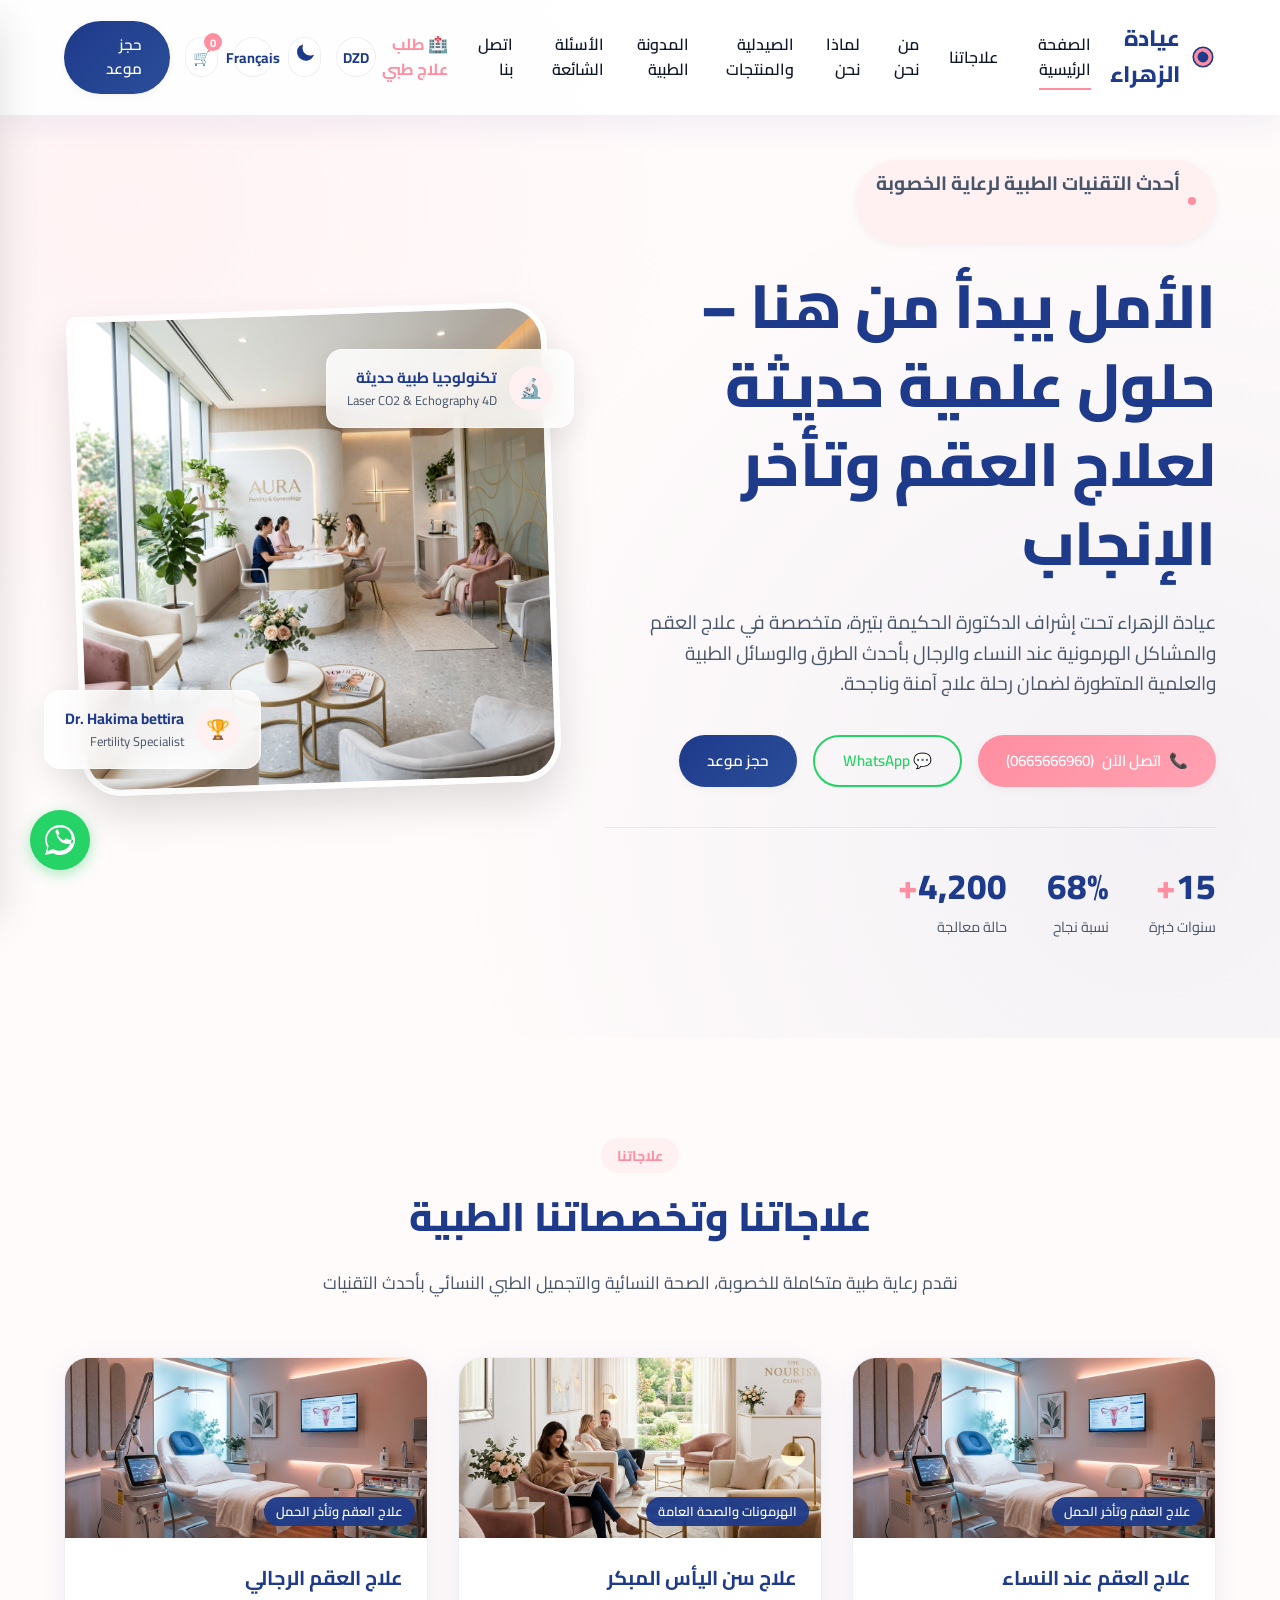
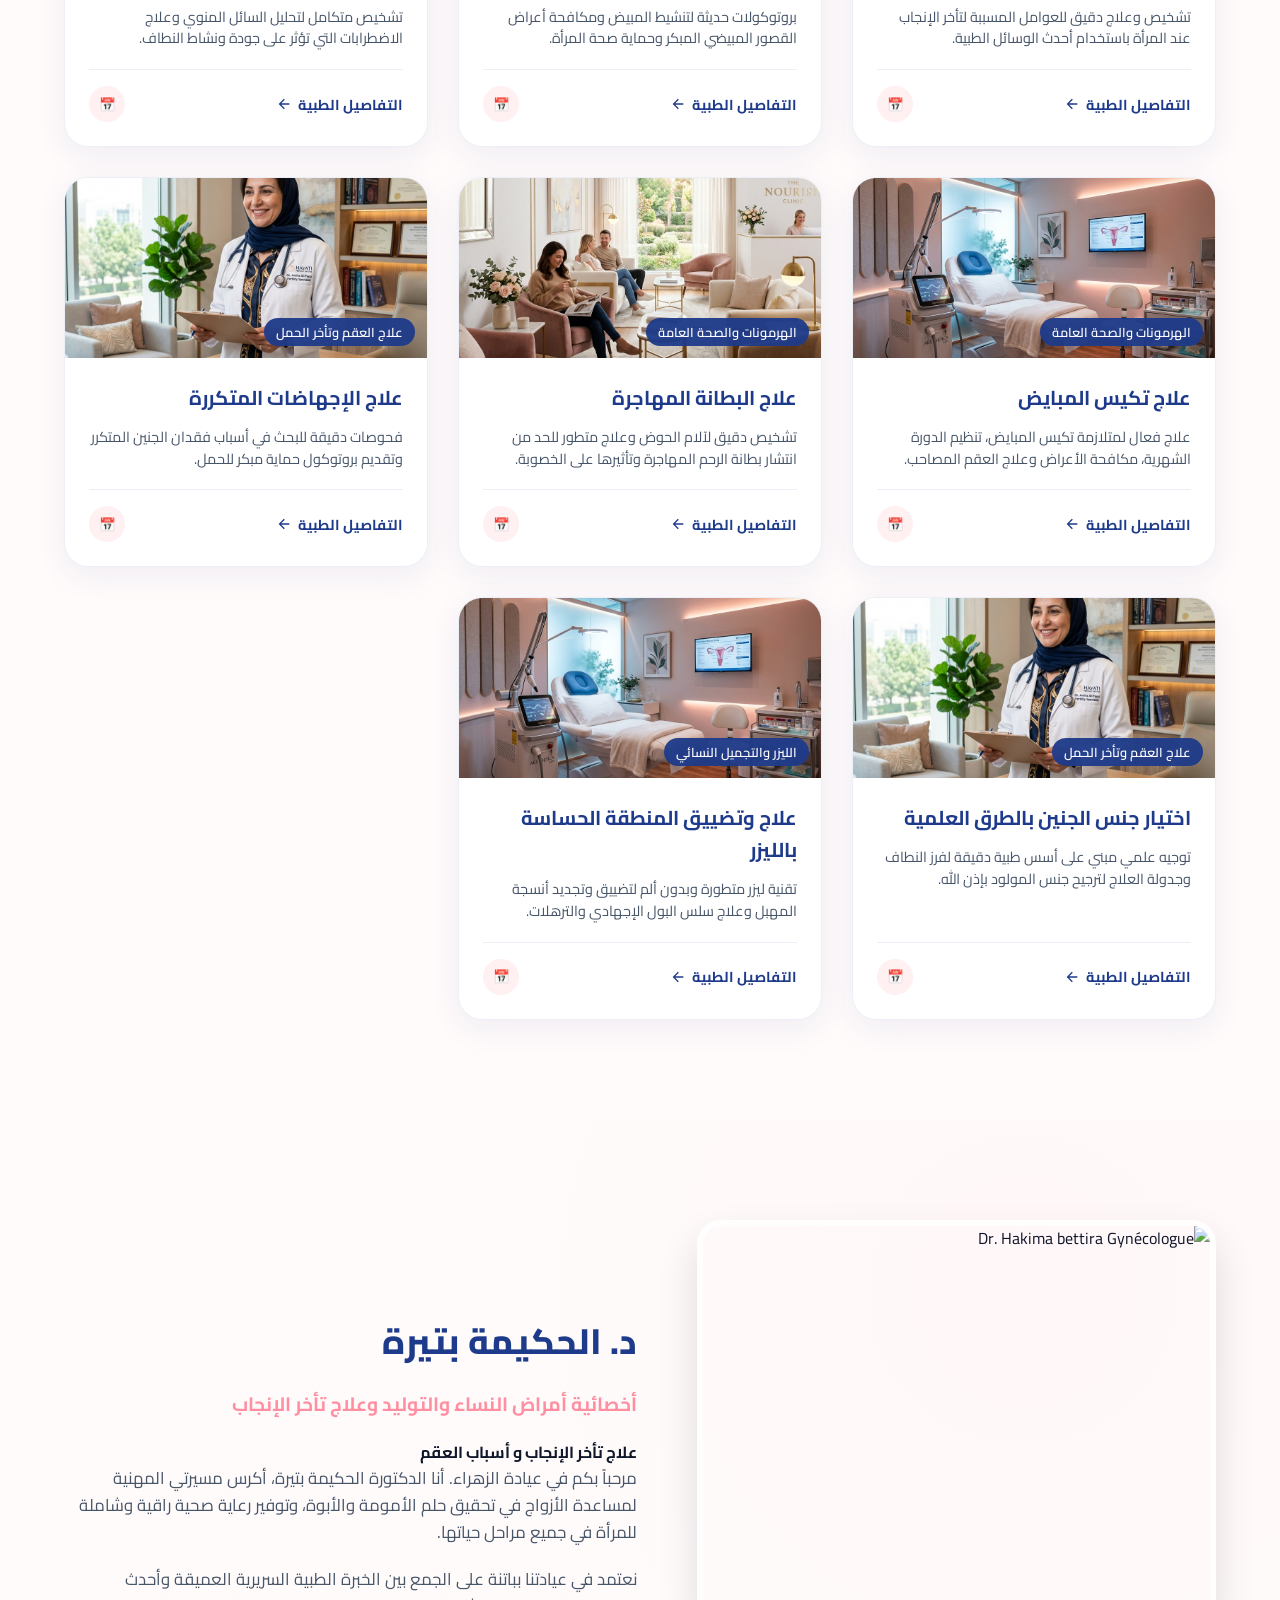
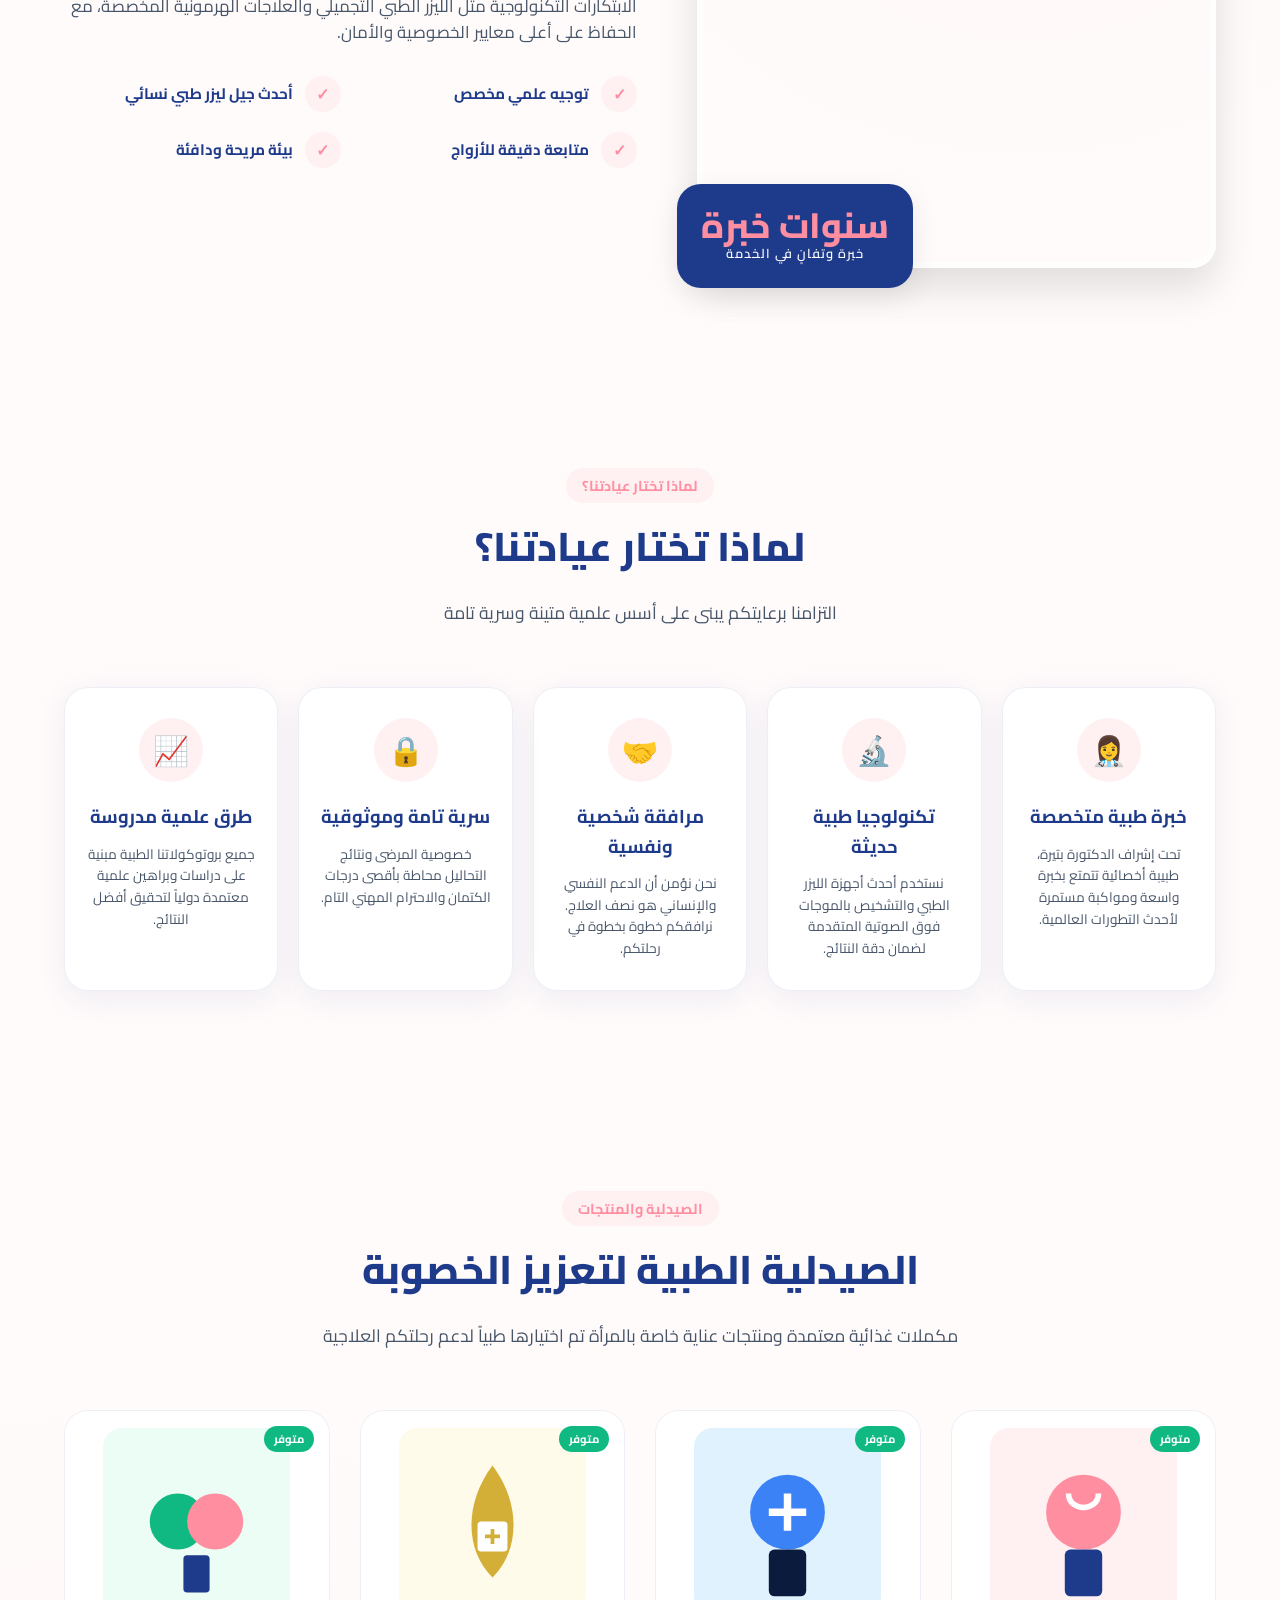
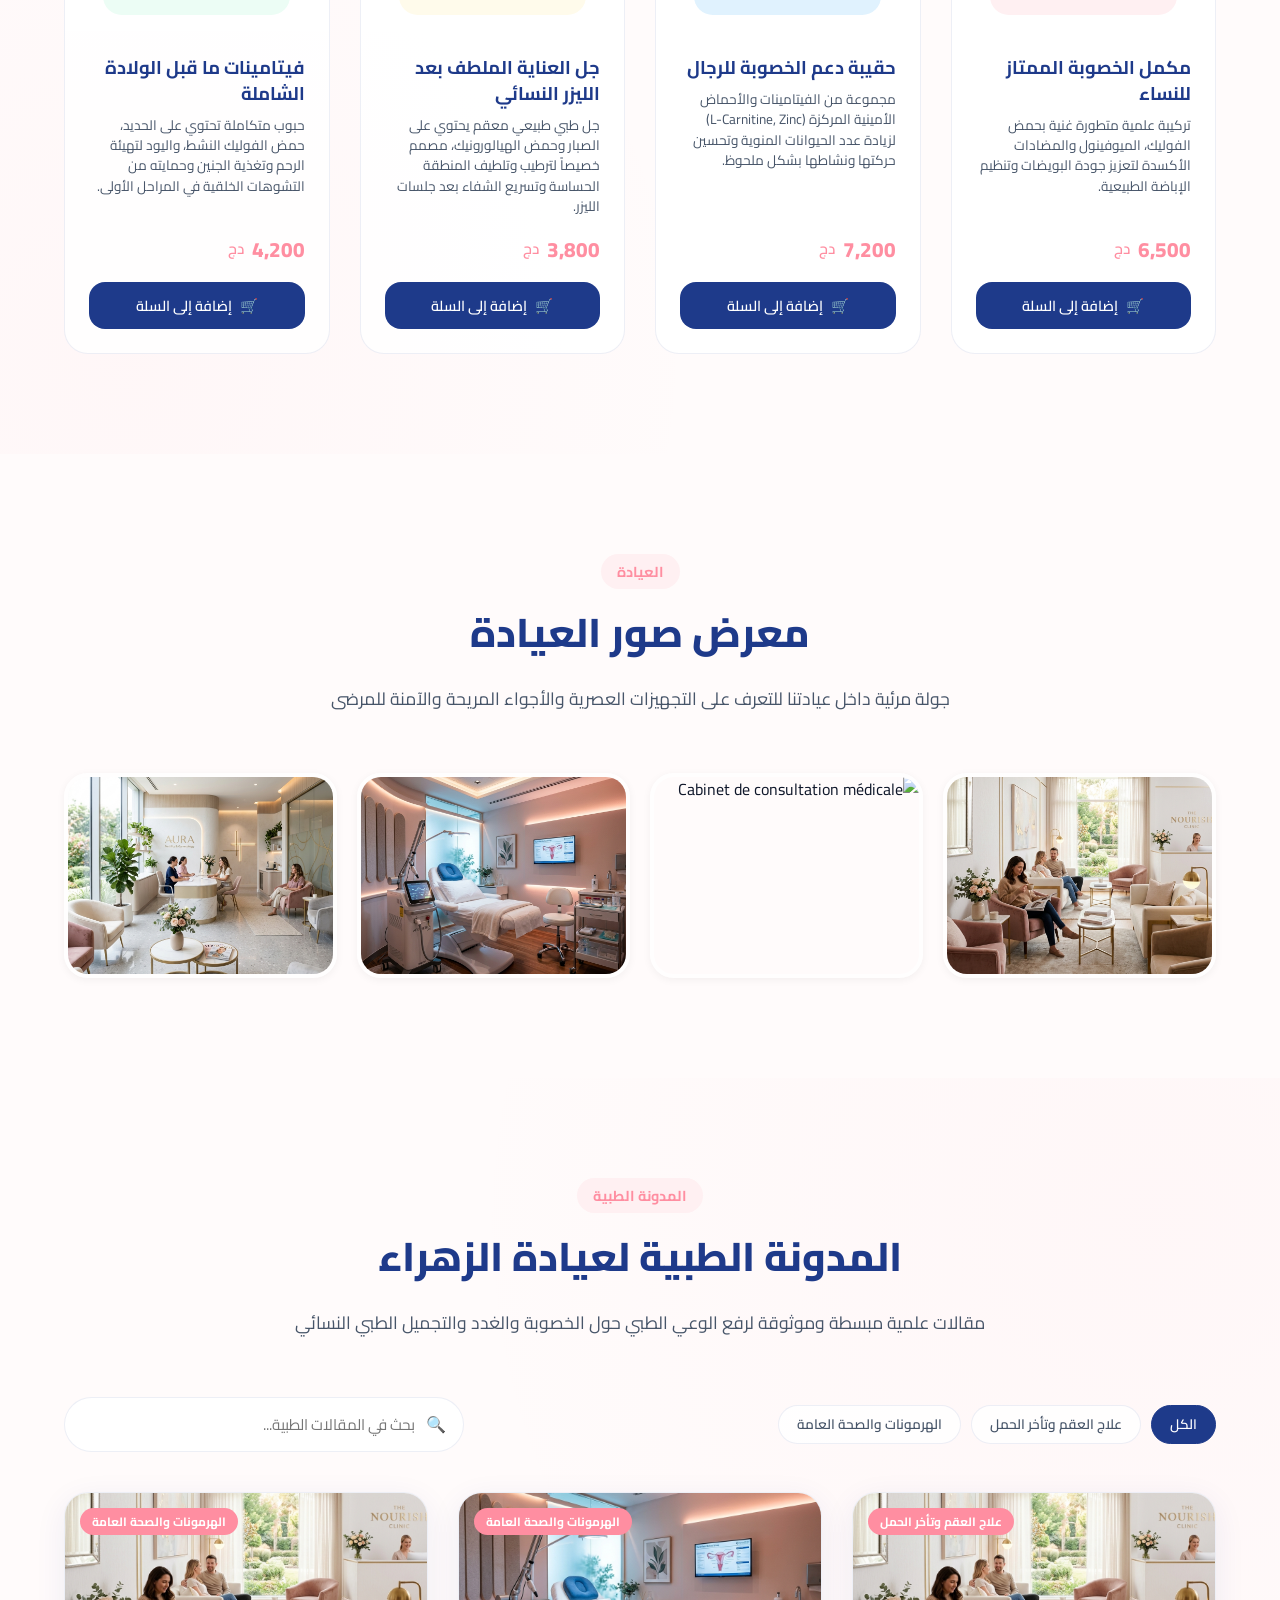
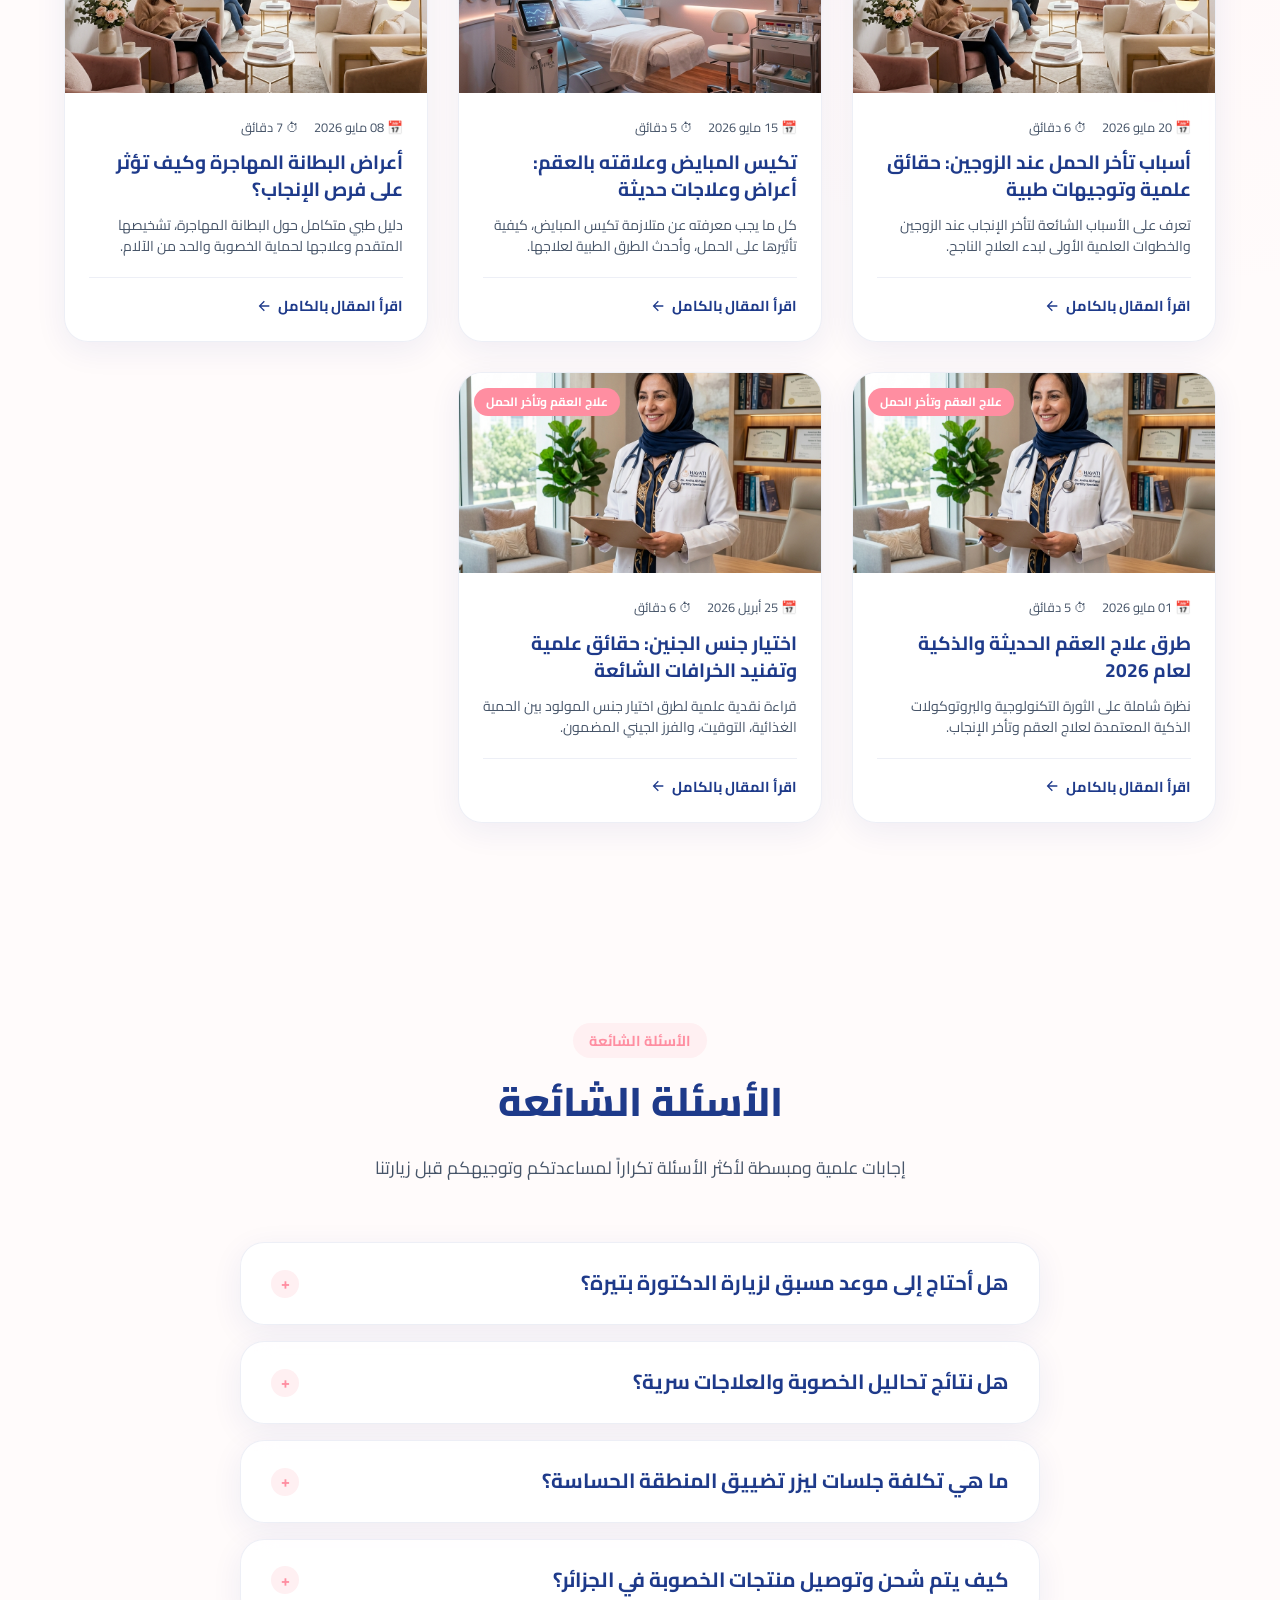
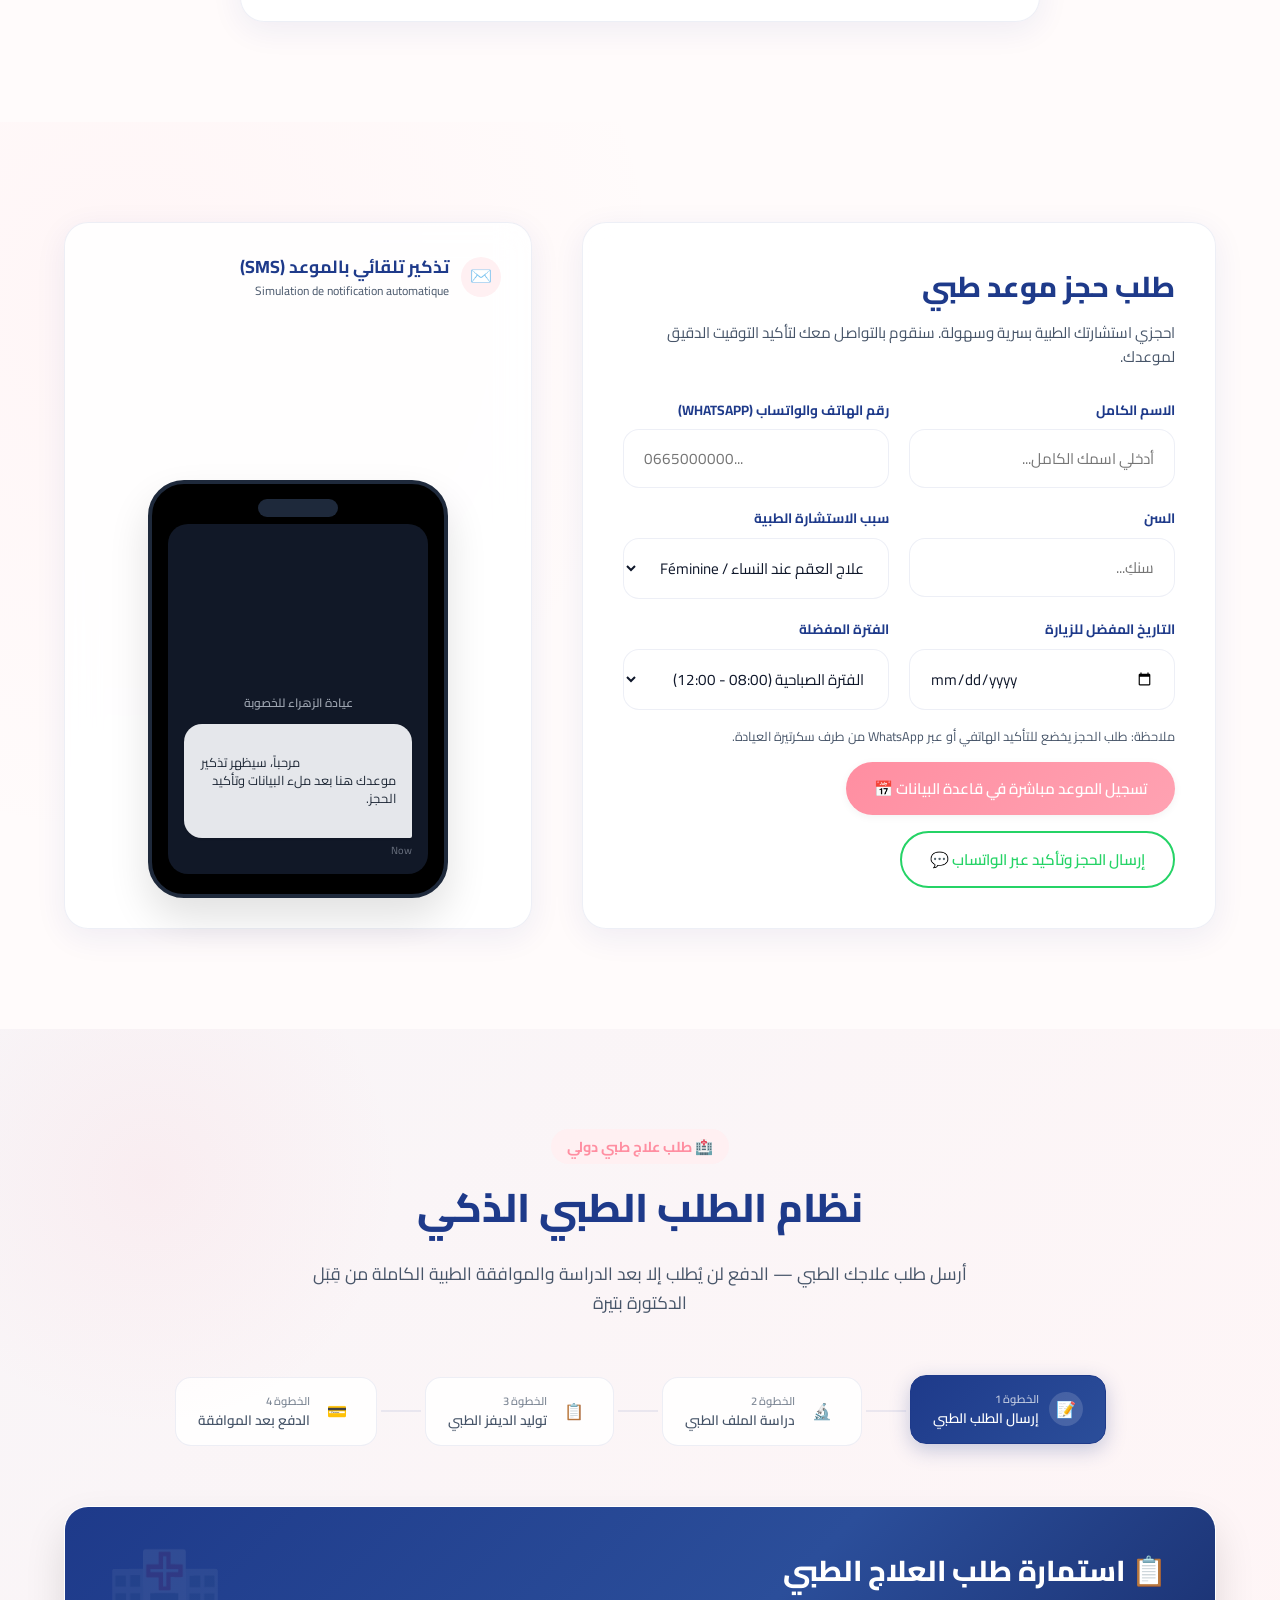
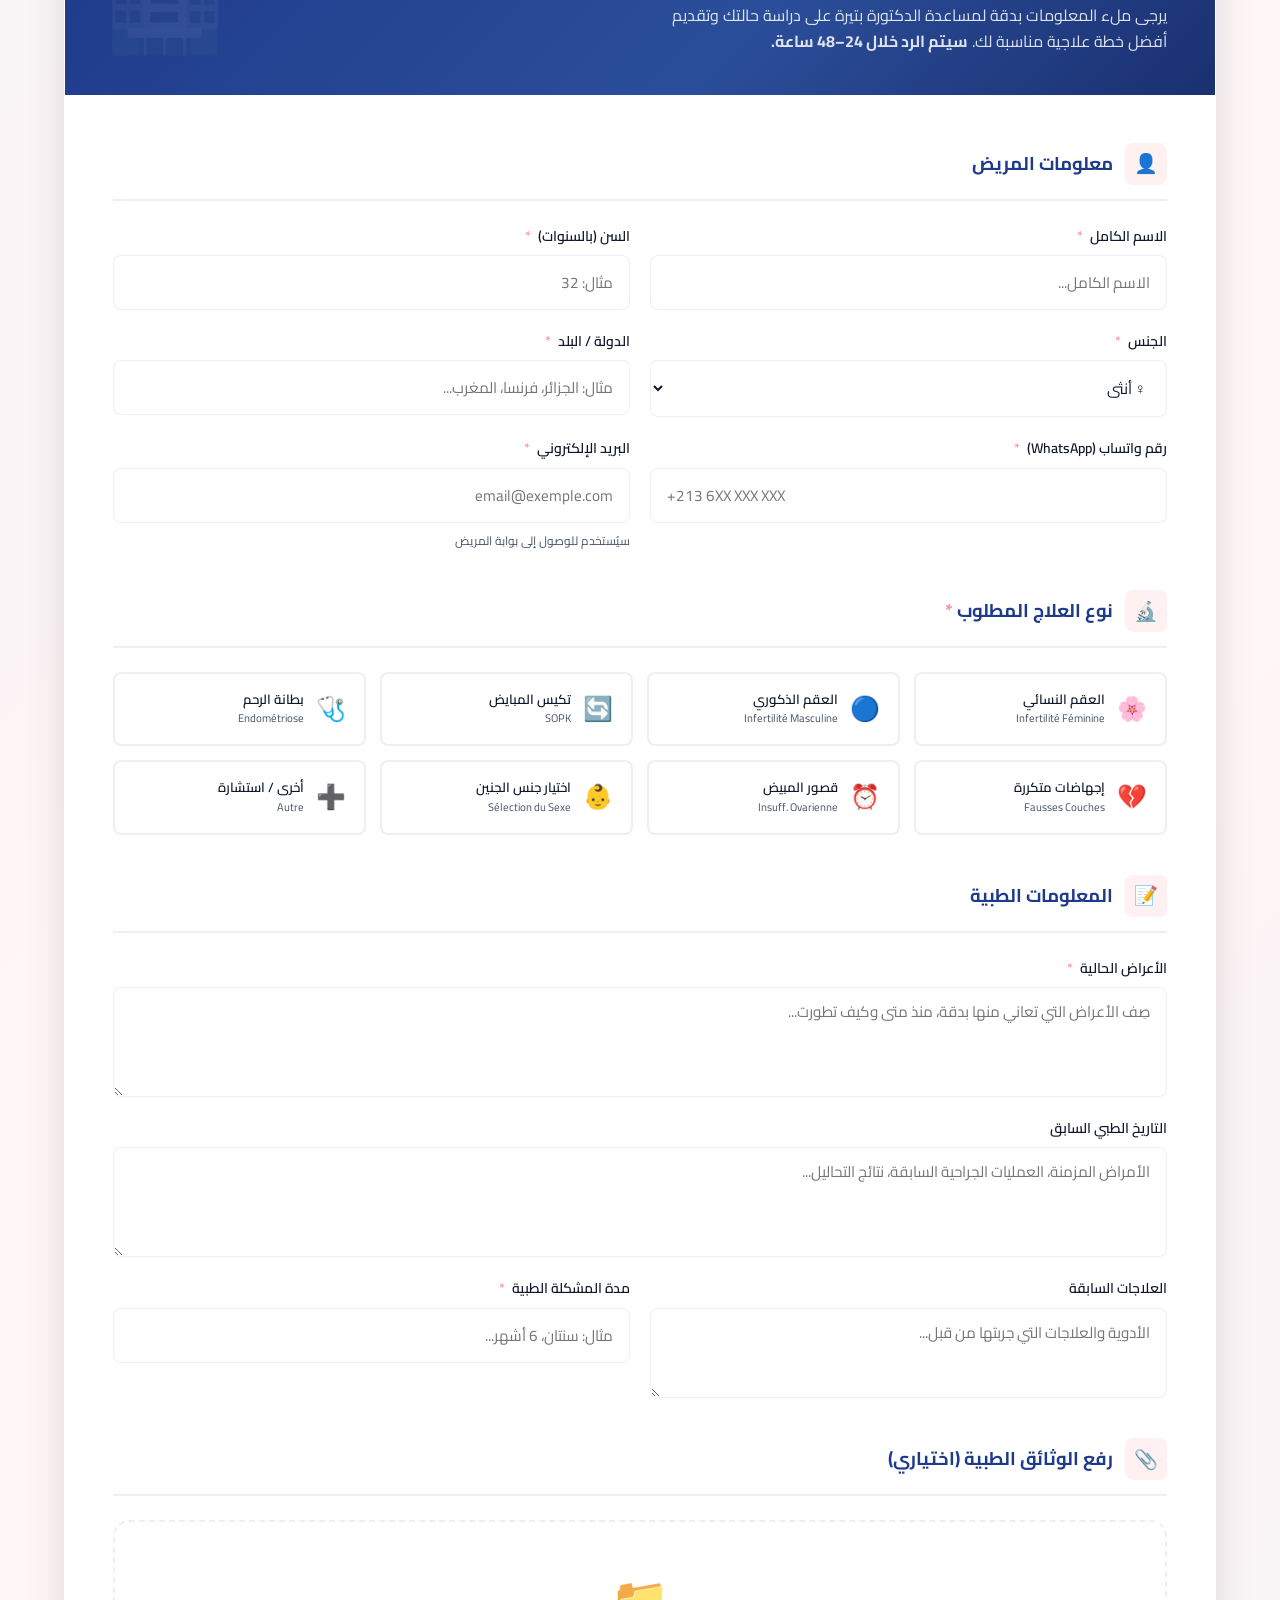
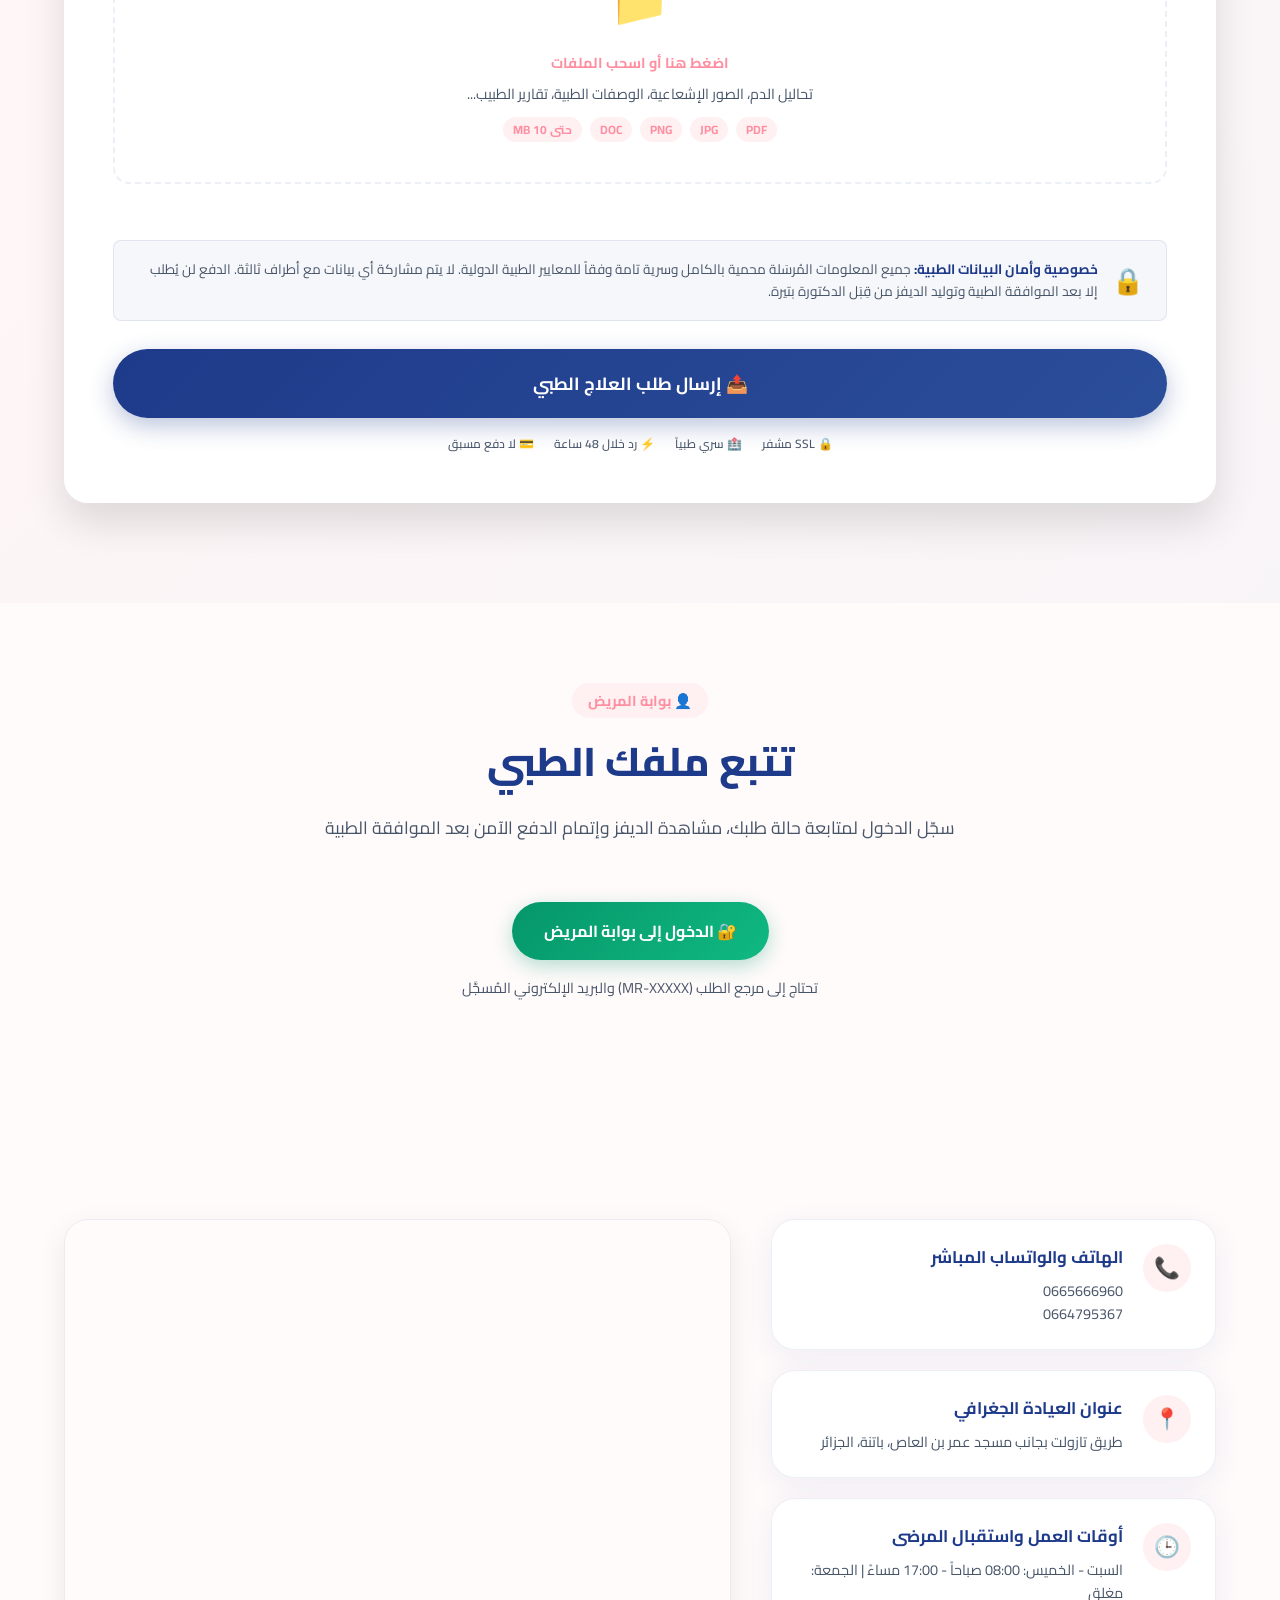
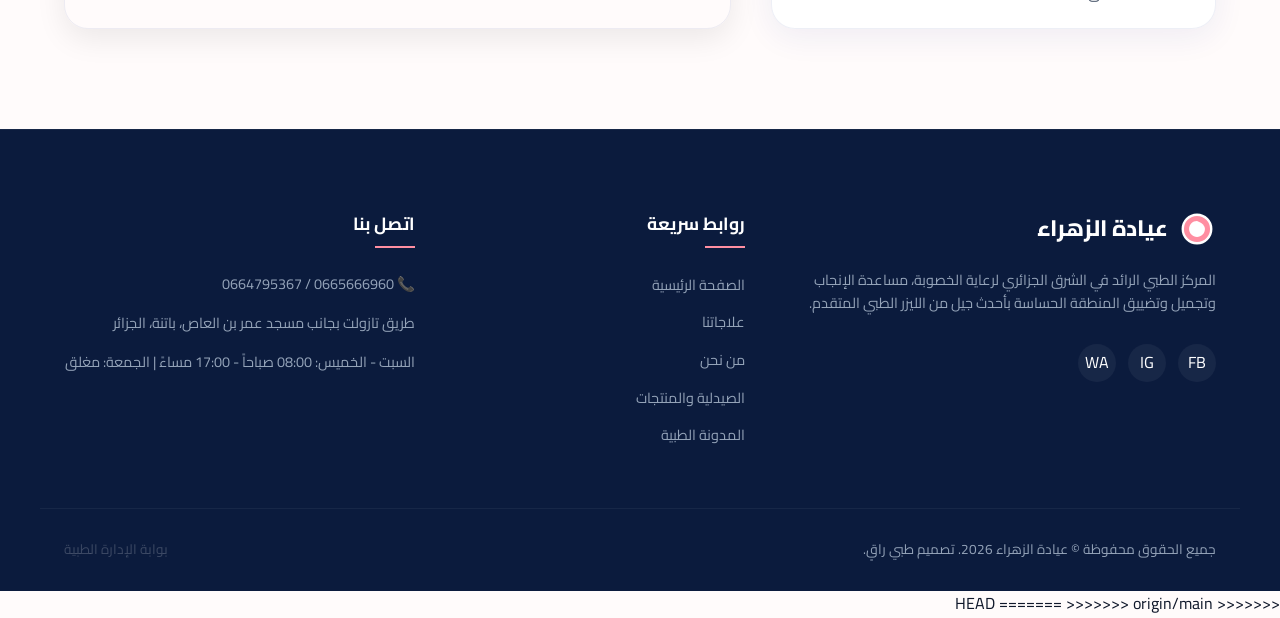
==== commit 42135e95: "Résolution du conflit index.html" ====
--- a/index.html
+++ b/index.html
@@ -270,33 +270,38 @@
                     <h3 data-i18n="about_title">د. الحكيمة بتيرة</h3>
                     <h4 data-i18n="about_subtitle"
                         style="color:var(--secondary);font-weight:700;font-size:1.2rem;margin-bottom:20px;">أخصائية
-                        أمراض النساء والتوليد وعلاج تأخر الإنجاب</h4>
-
-                    <p data-i18n="about_desc_1">مرحباً بكم في عيادة الزهراء. أنا الدكتورة الحكيمة بتيرة، أكرس مسيرتي
-                        المهنية لمساعدة الأزواج في تحقيق حلم الأمومة والأبوة، وتوفير رعاية صحية راقية وشاملة للمرأة في
-                        جميع مراحل حياتها.</p>
-                    <p data-i18n="about_desc_2">نعتمد في عيادتنا بباتنة على الجمع بين الخبرة الطبية السريرية العميقة
-                        وأحدث الابتكارات التكنولوجية مثل الليزر الطبي التجميلي والعلاجات الهرمونية المخصصة، مع الحفاظ
-                        على أعلى معايير الخصوصية والأمان.</p>
-
-                    <div class="about-features">
-                        <div class="about-feat-item">
-                            <div class="about-feat-icon">✓</div>
-                            <span data-i18n="about_feat_1">توجيه علمي مخصص</span>
-                        </div>
-                        <div class="about-feat-item">
-                            <div class="about-feat-icon">✓</div>
-                            <span data-i18n="about_feat_2">أحدث جيل ليزر طبي نسائي</span>
-                        </div>
-                        <div class="about-feat-item">
-                            <div class="about-feat-icon">✓</div>
-                            <span data-i18n="about_feat_3">متابعة دقيقة للأزواج</span>
-                        </div>
-                        <div class="about-feat-item">
-                            <div class="about-feat-icon">✓</div>
-                            <span data-i18n="about_feat_4">بيئة مريحة ودافئة</span>
-                        </div>
-                    </div>
+                        <h4>علاج تأخر الإنجاب و أسباب العقم</h4>
+
+
+                        <p data-i18n="about_desc_1">مرحباً بكم في عيادة الزهراء. أنا الدكتورة الحكيمة بتيرة، أكرس
+                            مسيرتي
+                            المهنية لمساعدة الأزواج في تحقيق حلم الأمومة والأبوة، وتوفير رعاية صحية راقية وشاملة
+                            للمرأة في
+                            جميع مراحل حياتها.</p>
+                        <p data-i18n="about_desc_2">نعتمد في عيادتنا بباتنة على الجمع بين الخبرة الطبية السريرية
+                            العميقة
+                            وأحدث الابتكارات التكنولوجية مثل الليزر الطبي التجميلي والعلاجات الهرمونية المخصصة، مع
+                            الحفاظ
+                            على أعلى معايير الخصوصية والأمان.</p>
+
+                        <div class="about-features">
+                            <div class="about-feat-item">
+                                <div class="about-feat-icon">✓</div>
+                                <span data-i18n="about_feat_1">توجيه علمي مخصص</span>
+                            </div>
+                            <div class="about-feat-item">
+                                <div class="about-feat-icon">✓</div>
+                                <span data-i18n="about_feat_2">أحدث جيل ليزر طبي نسائي</span>
+                            </div>
+                            <div class="about-feat-item">
+                                <div class="about-feat-icon">✓</div>
+                                <span data-i18n="about_feat_3">متابعة دقيقة للأزواج</span>
+                            </div>
+                            <div class="about-feat-item">
+                                <div class="about-feat-icon">✓</div>
+                                <span data-i18n="about_feat_4">بيئة مريحة ودافئة</span>
+                            </div>
+                        </div>
                 </div>
             </div>
         </section>
@@ -2129,4 +2134,8 @@
     <script src="js/app.js"></script>
 </body>
 
-</html>+<<<<<<< HEAD </html>
+    =======
+
+</html>
+>>>>>>> origin/main
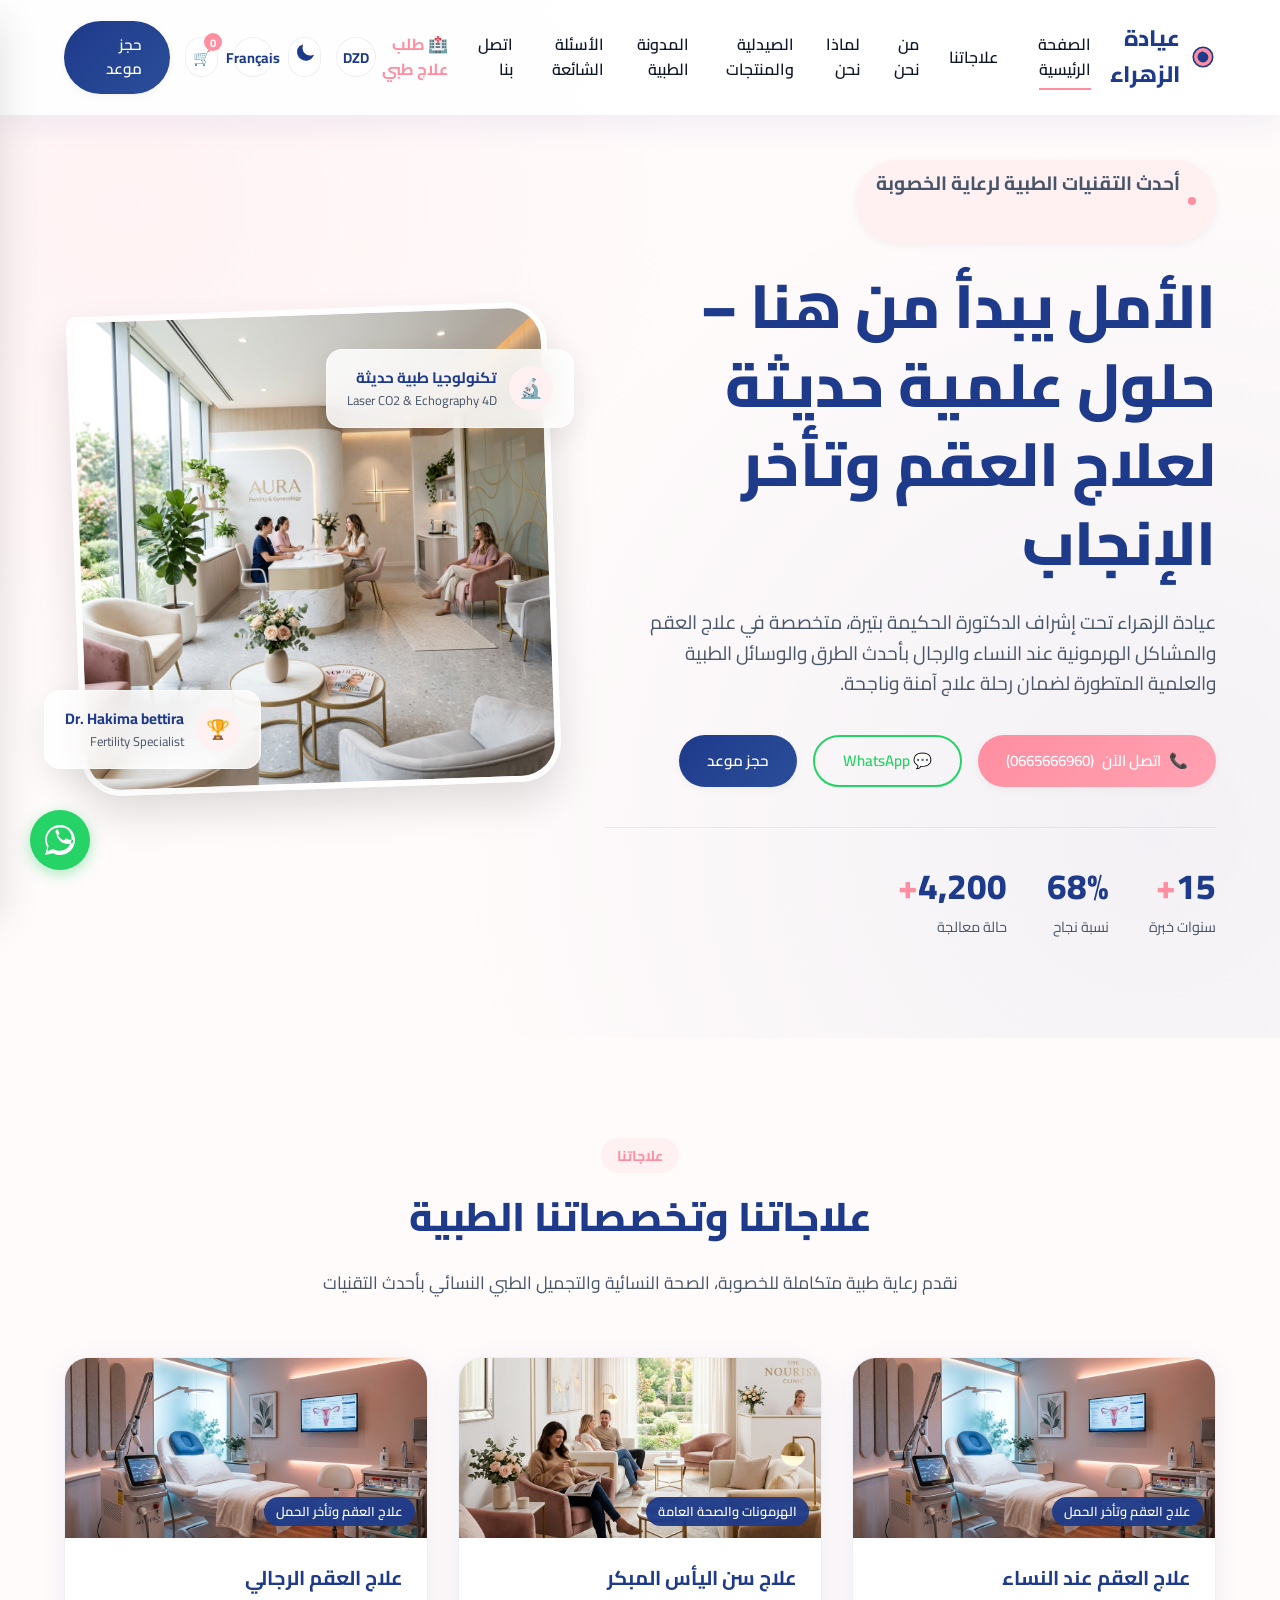
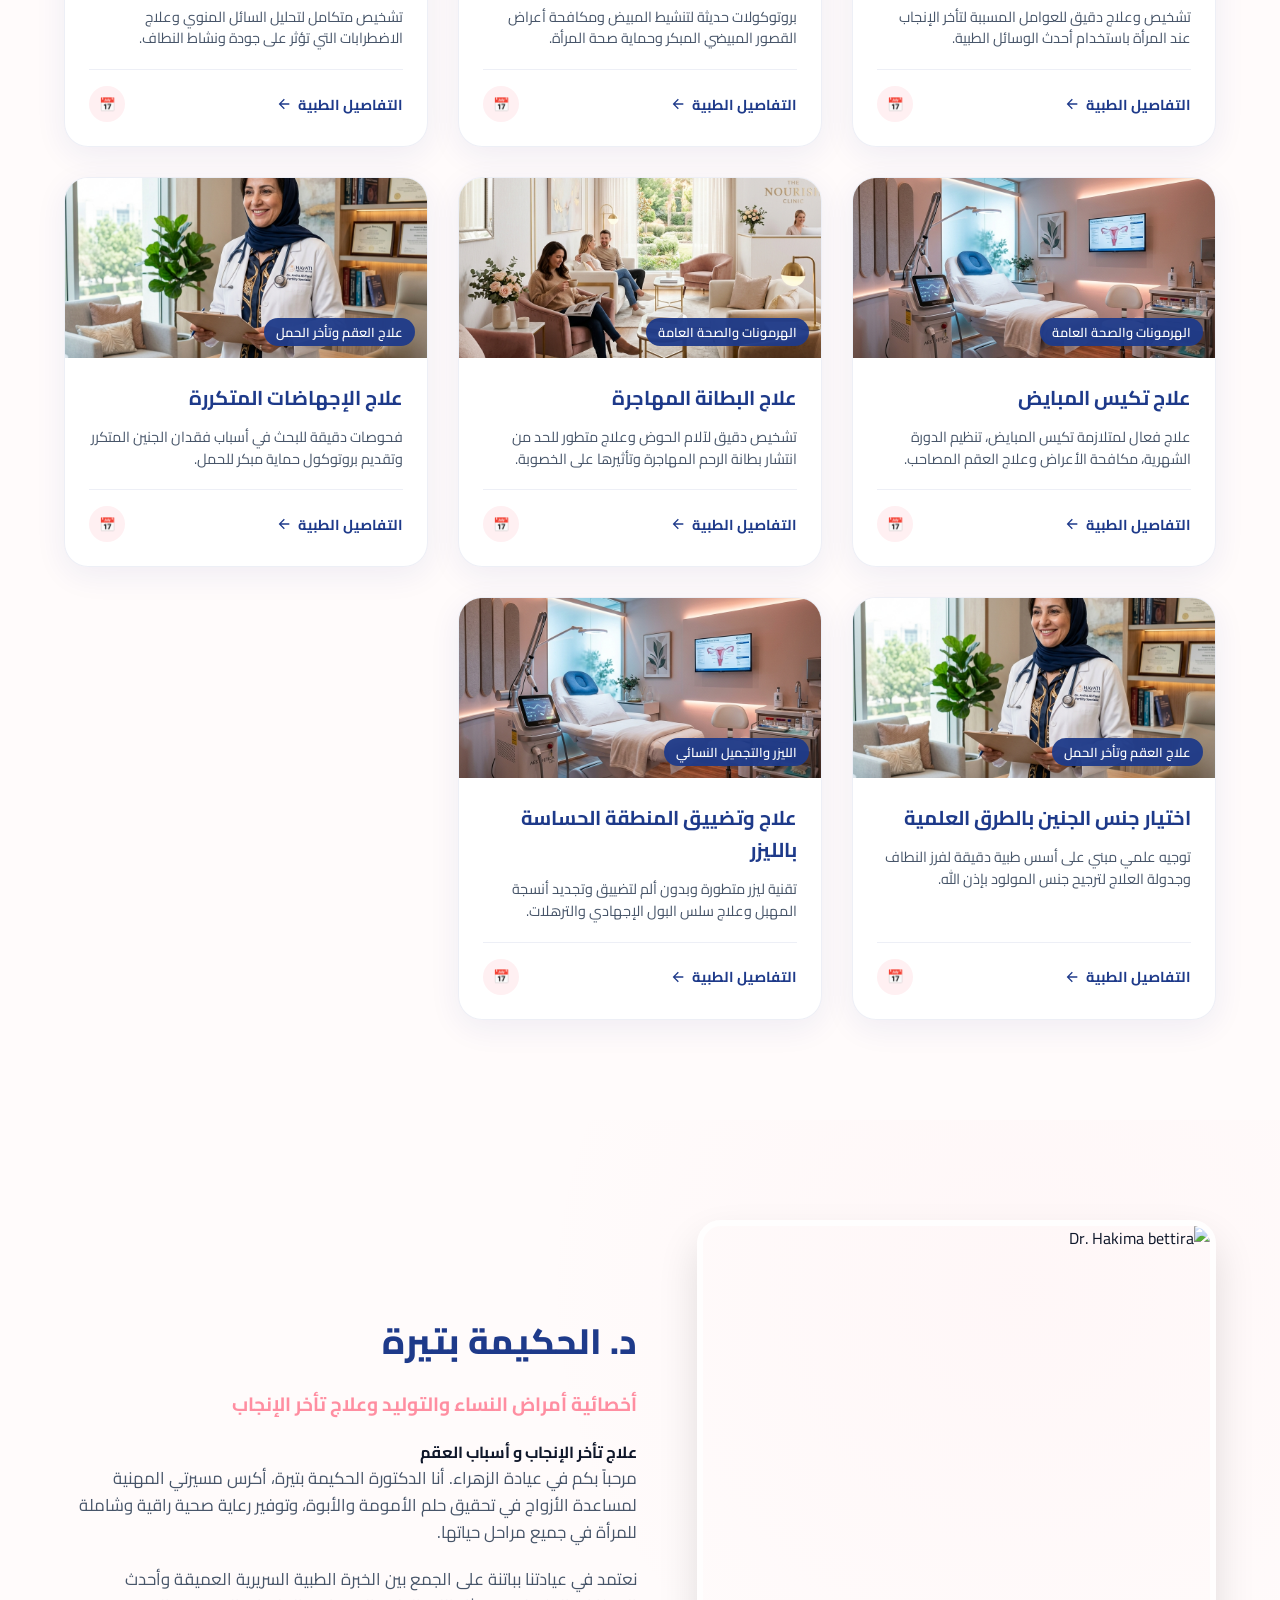
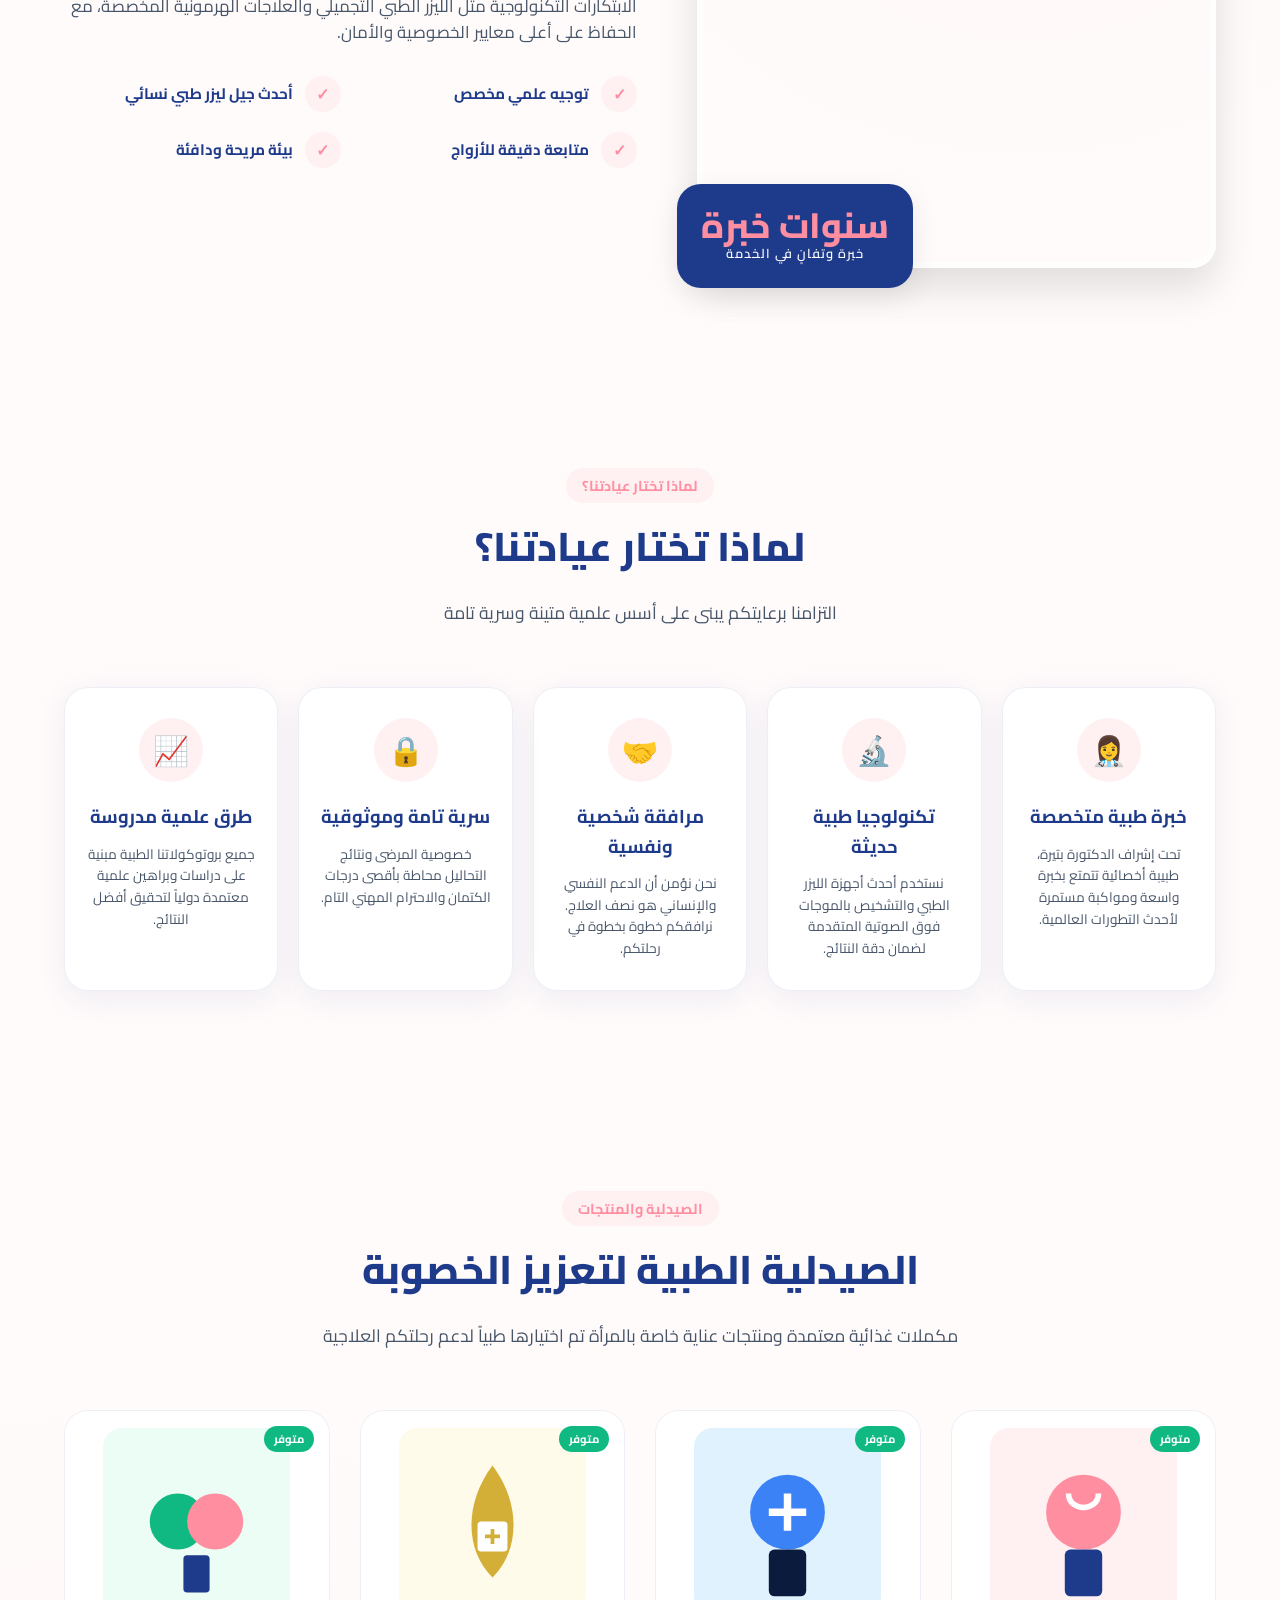
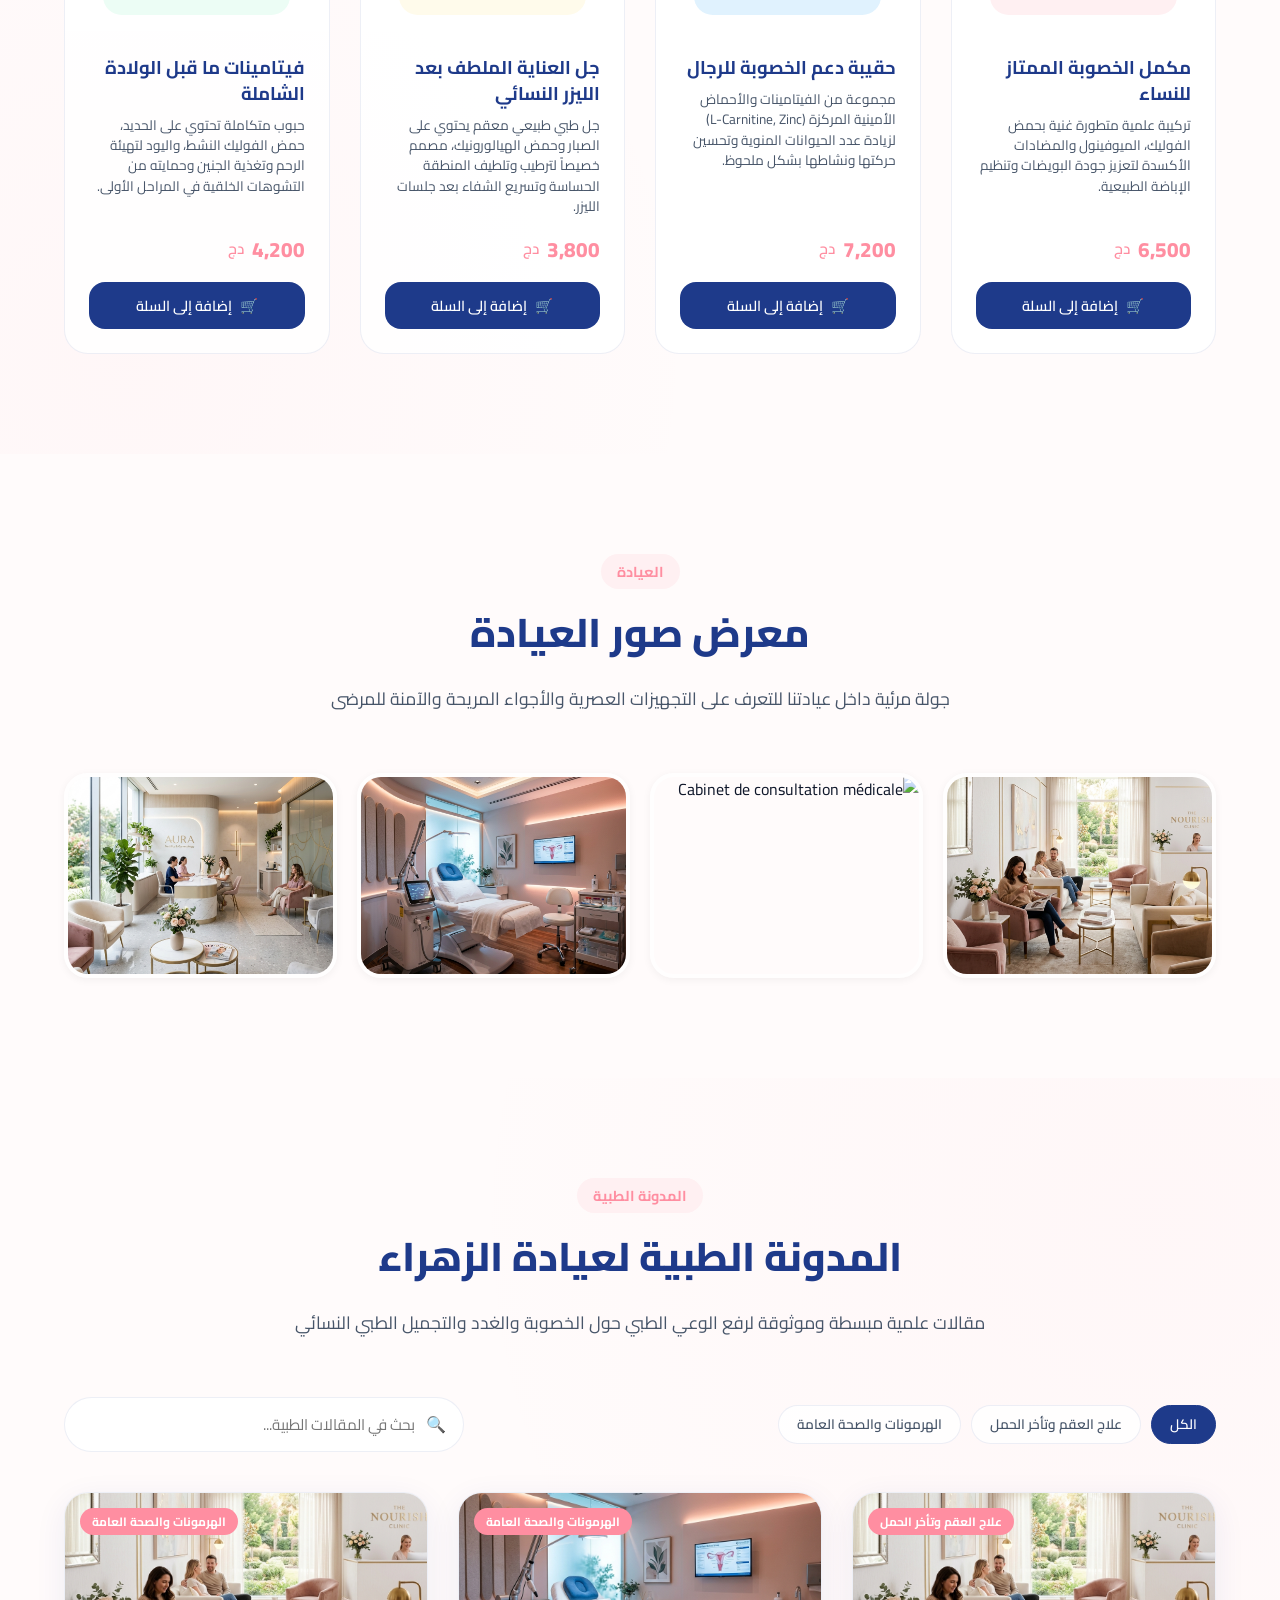
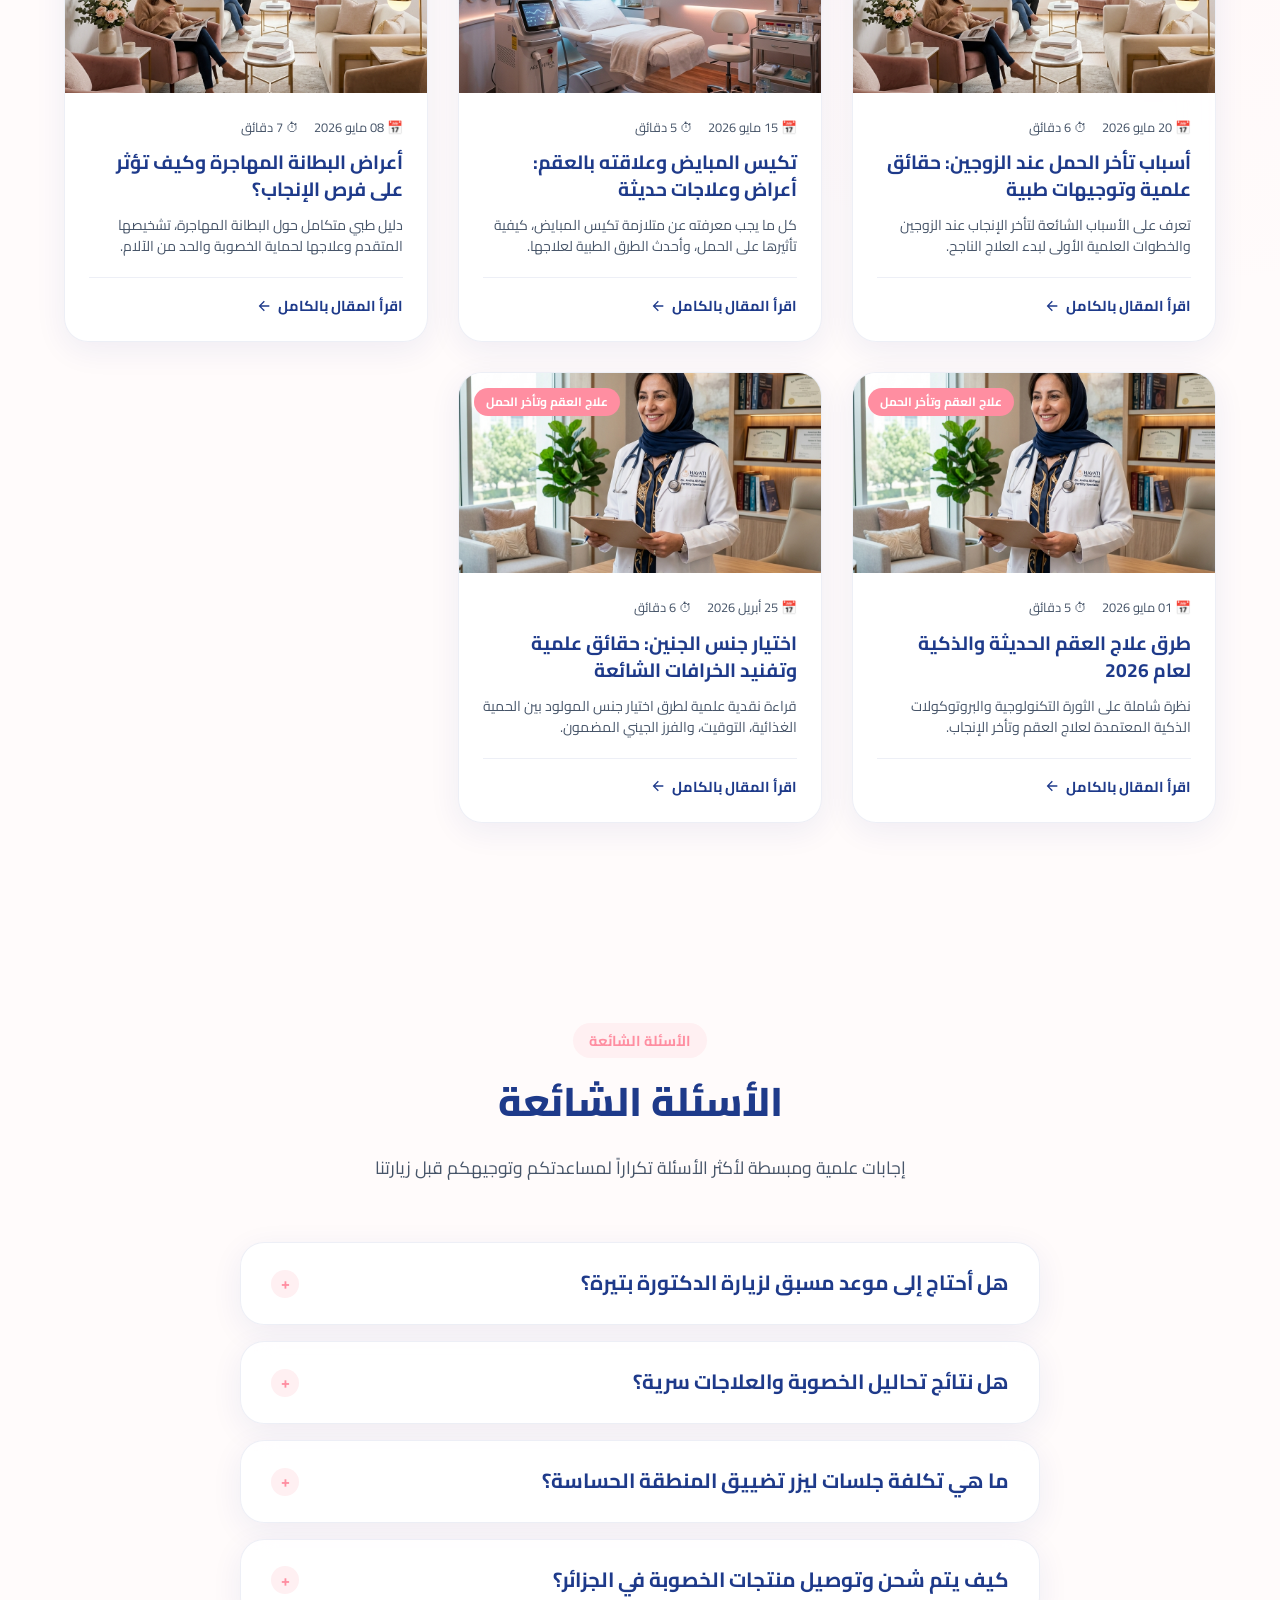
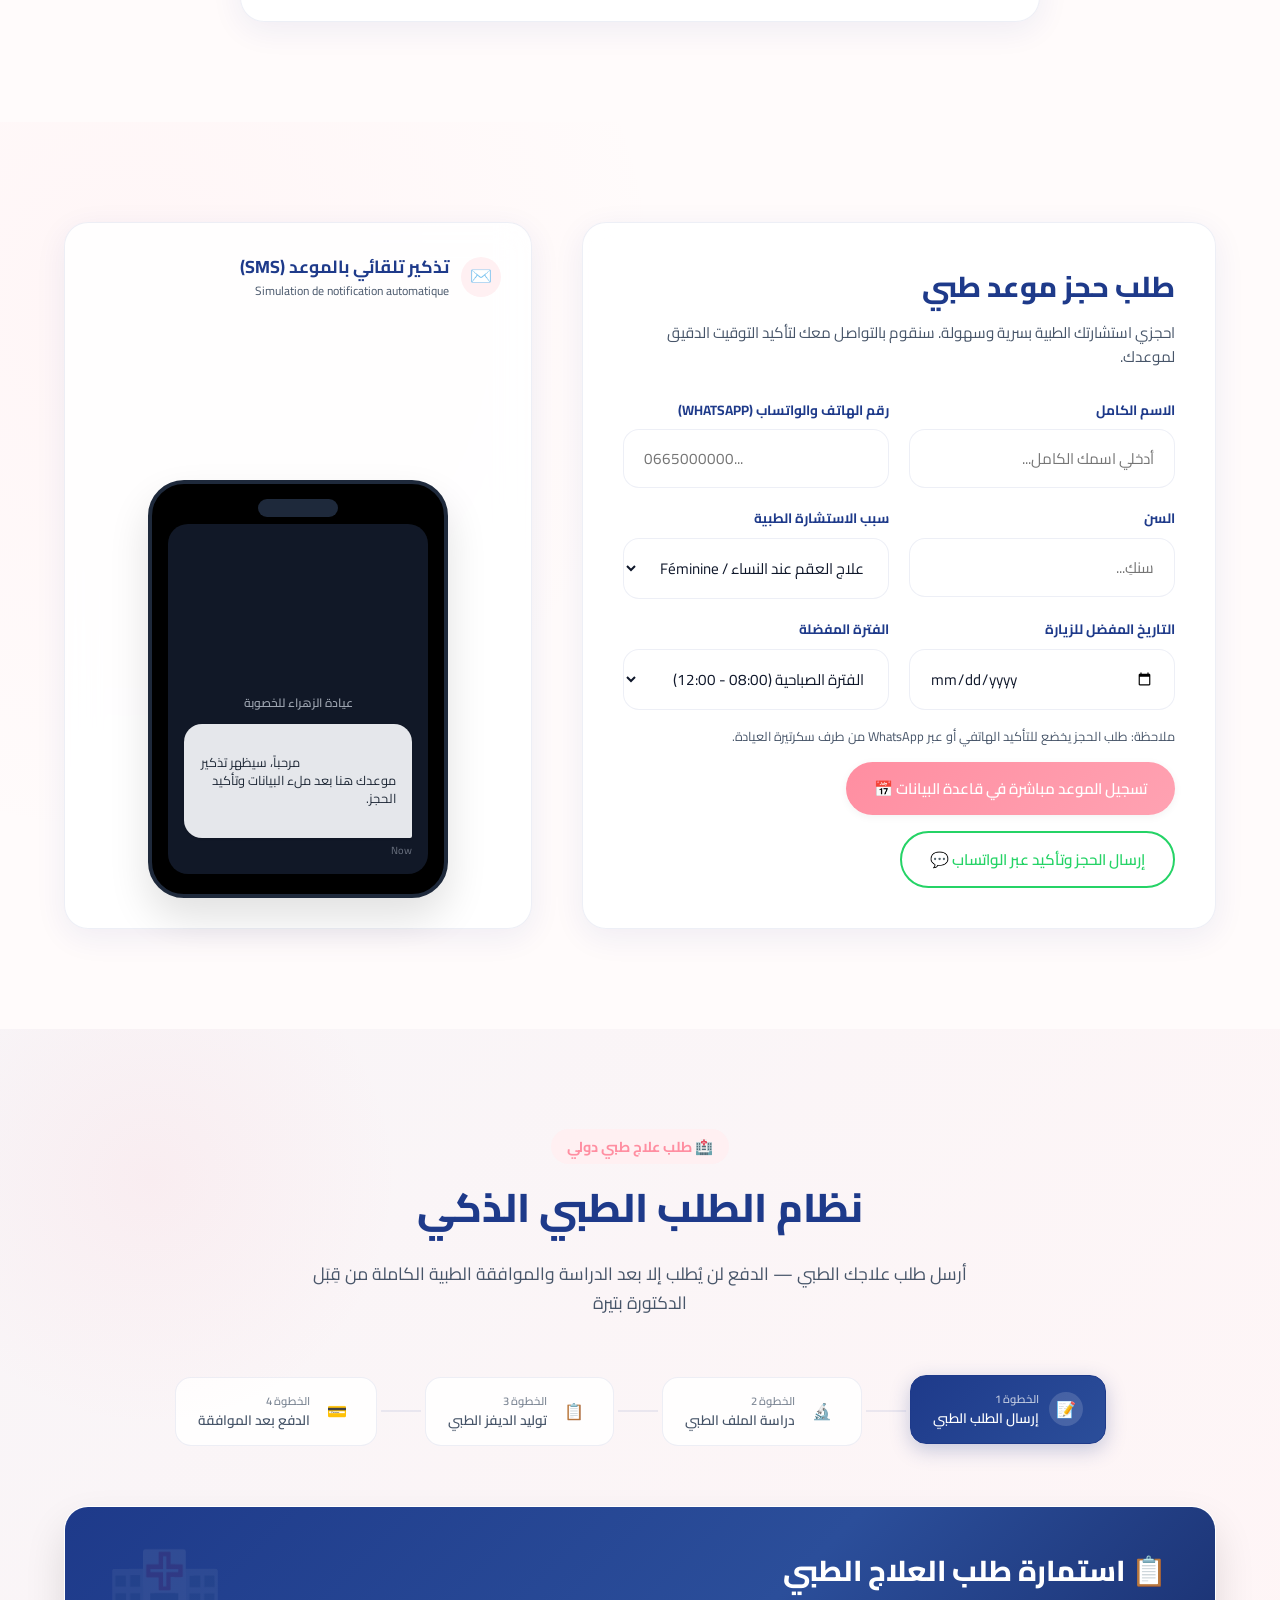
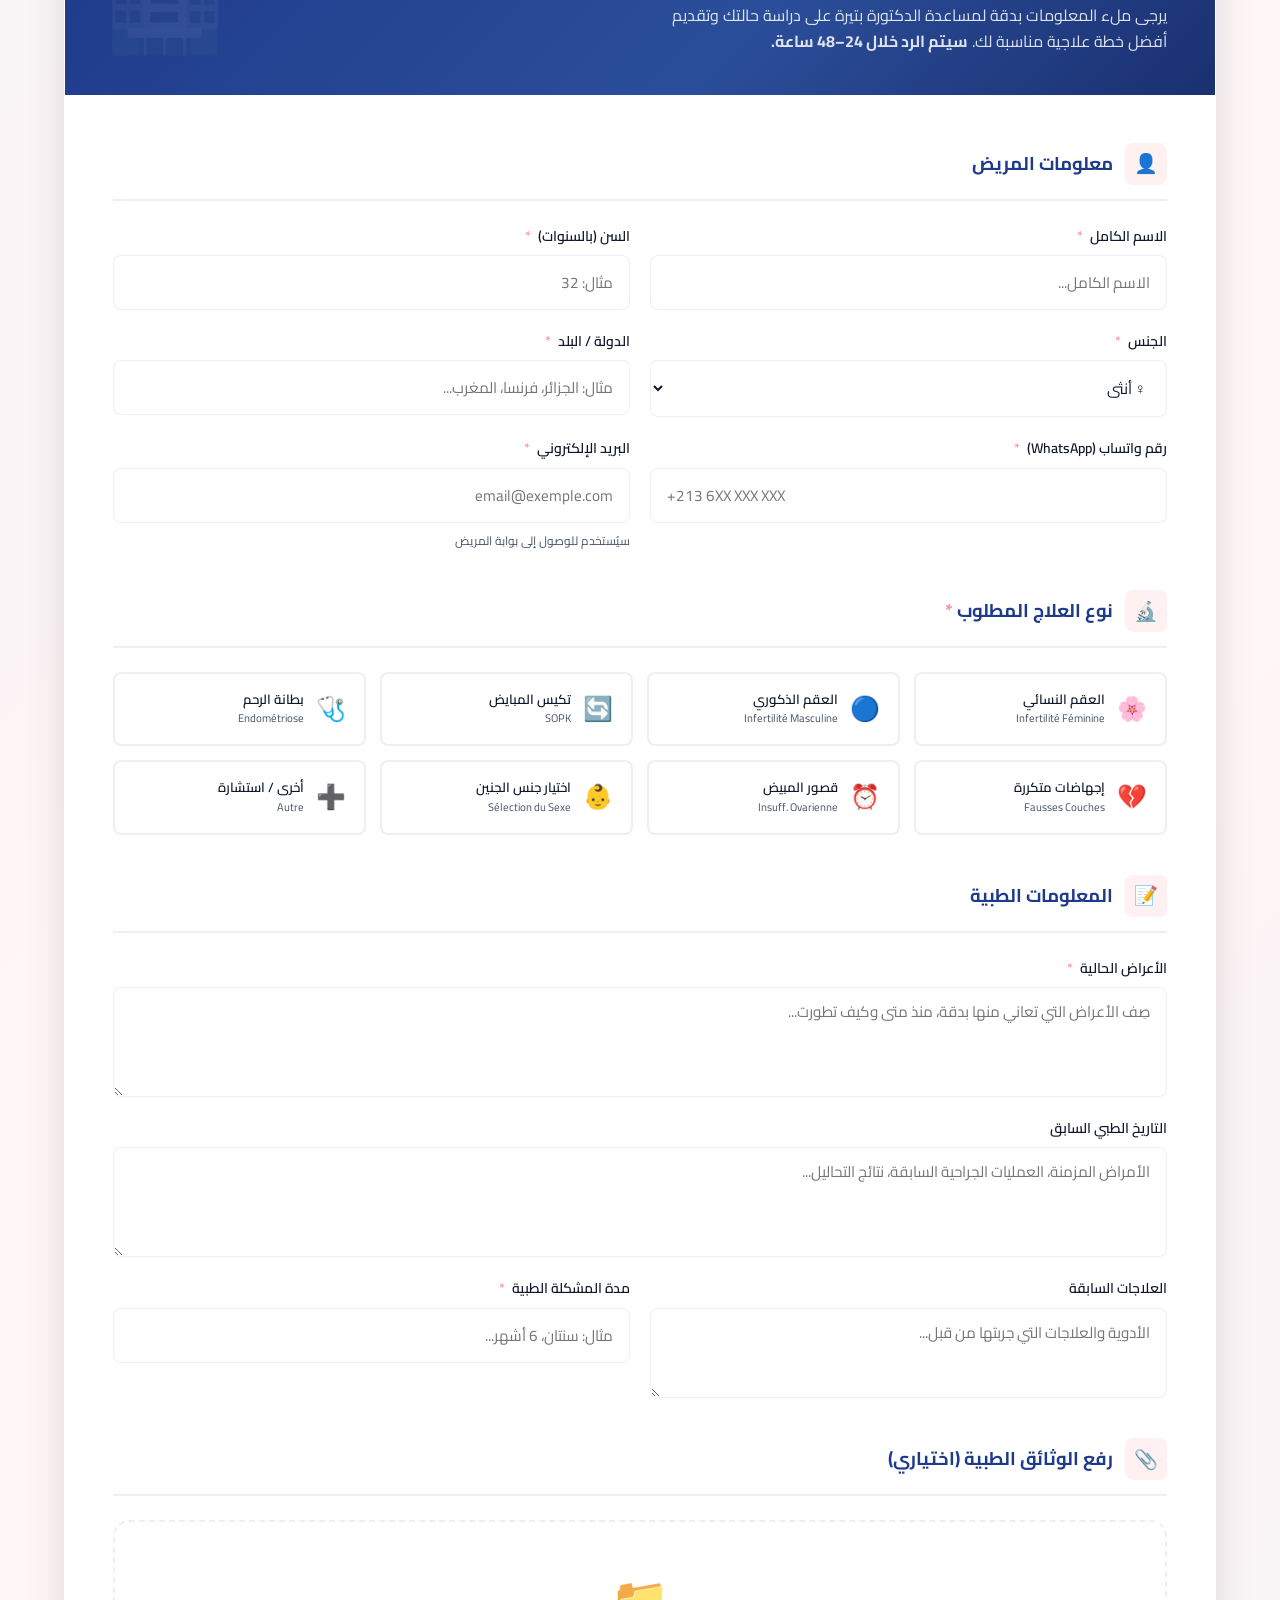
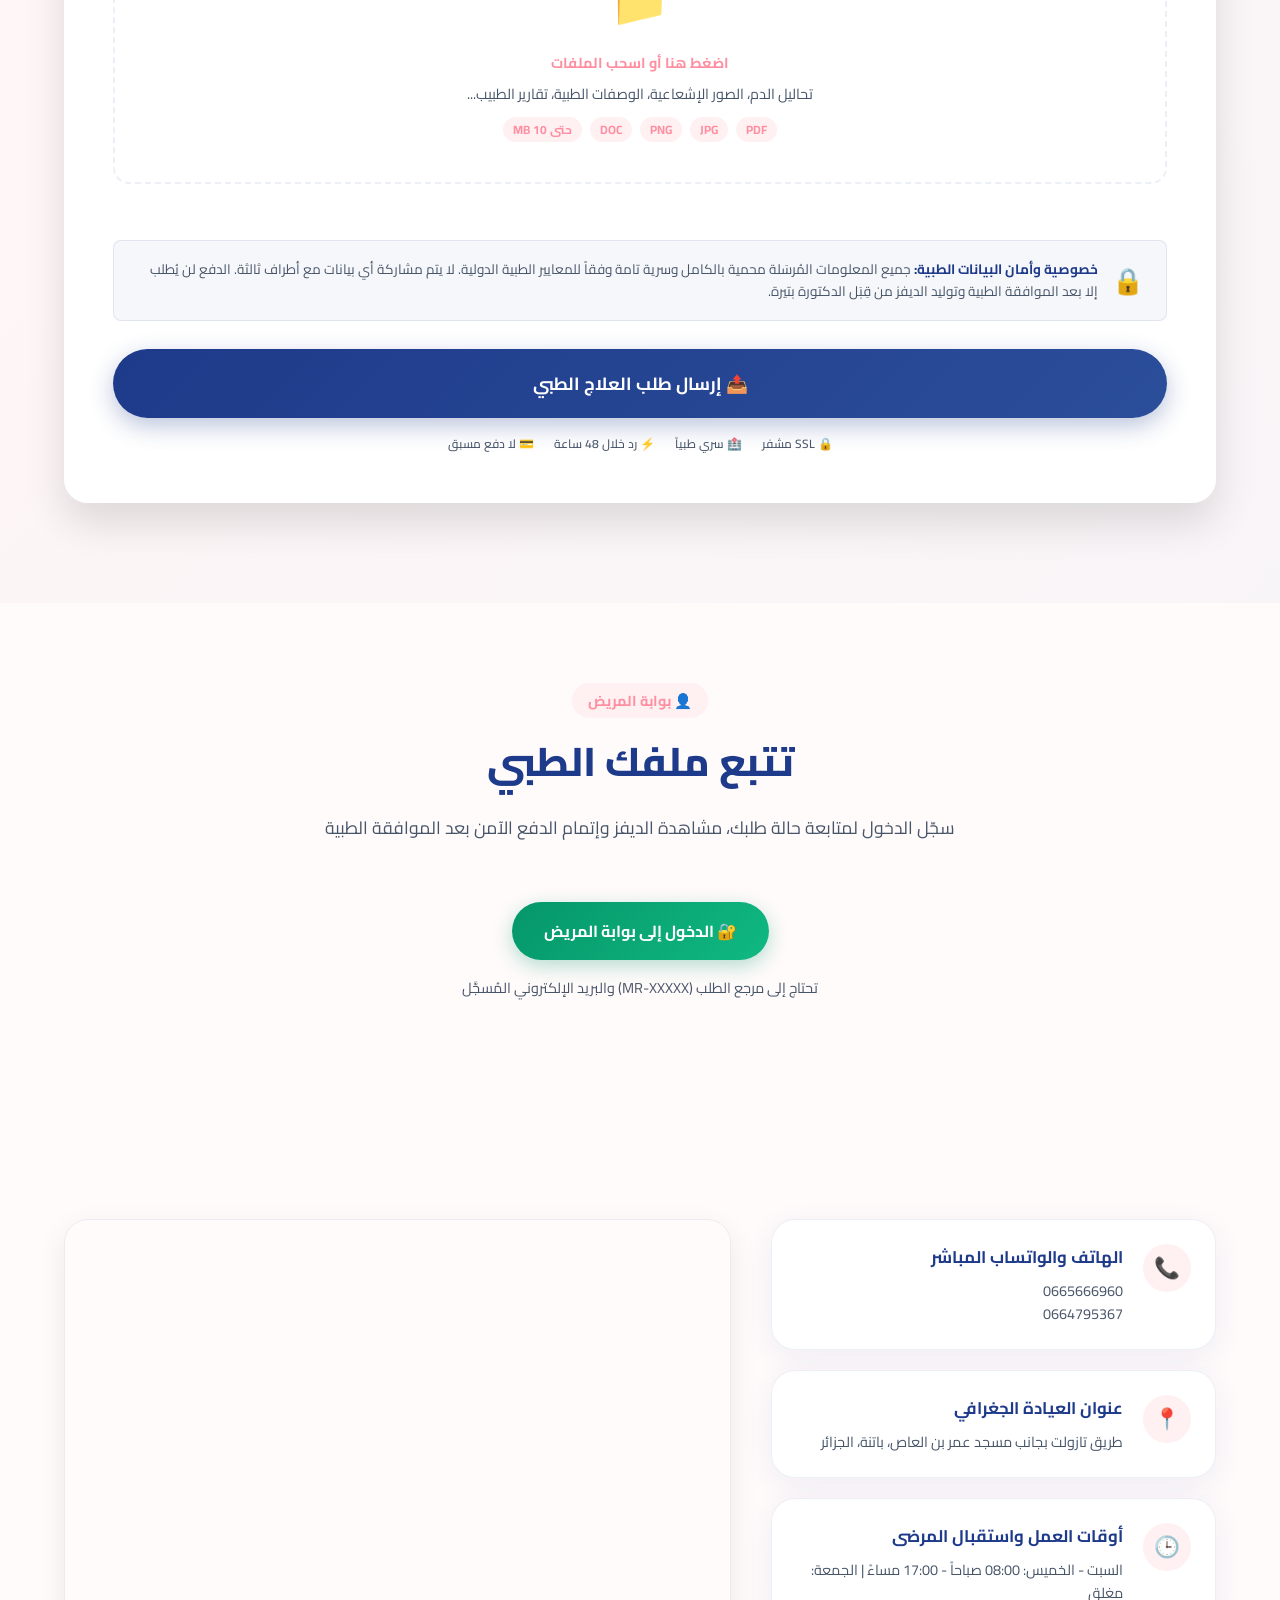
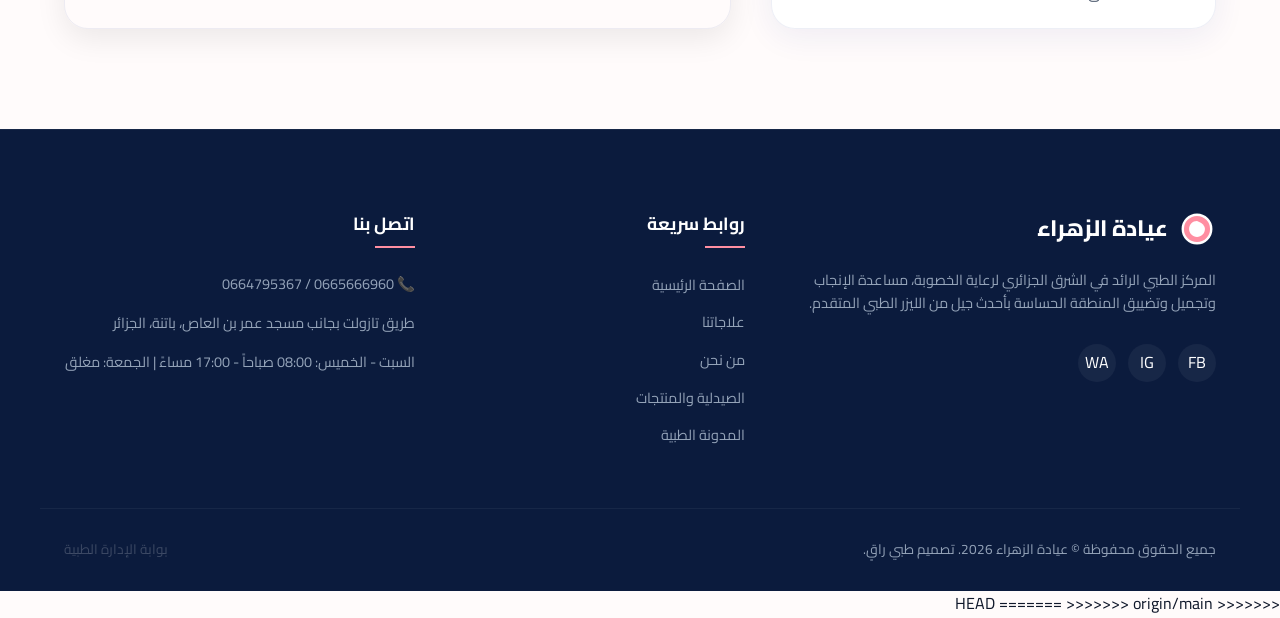
==== commit 850ffeae: "Add files via upload" ====
--- a/index.html
+++ b/index.html
@@ -1,2141 +1,2141 @@
-<!DOCTYPE html>
-<html lang="ar" dir="rtl">
-
-<head>
-    <meta charset="UTF-8">
-    <meta name="viewport" content="width=device-width, initial-scale=1.0">
-
-    <!-- SEO MEDICAL ADVANCED META-TAGS -->
-    <title data-i18n="title">عيادة الزهراء - د. الحكيمة بتيرة | علاج العقم وتأخر الإنجاب باتنة</title>
-    <meta name="description"
-        content="عيادة الزهراء للدكتورة الحكيمة بتيرة في باتنة - مركز طبي عالي المستوى متخصص في علاج عقم النساء والرجال، سن اليأس المبكر، تكيس المبايض، وتضييق المنطقة الحساسة بالليزر الطبي الحديث. الأمل يبدأ من هنا.">
-    <meta name="keywords"
-        content="عيادة الزهراء, الدكتورة بتيرة باتنة, علاج العقم باتنة, ,  clinique fertilité batna, ليزر نسائي باتنة, تكيس المبايض الجزائر">
-    <meta name="author" content="Dr. Hakima bettira">
-    <meta name="robots" content="index, follow">
-
-    <!-- Open Graph for Social Networks -->
-    <meta property="og:title" content="عيادة الزهراء - د. الحكيمة بتيرة | علاج العقم وتأخر الإنجاب باتنة">
-    <meta property="og:description"
-        content="عيادة متخصصة في علاج العقم عند النساء والرجال بأحدث الطرق والوسائل الطبية والعلمية المتطورة.">
-    <meta property="og:type" content="website">
-    <meta property="og:image" content="assets/dr_bettira.png">
-
-    <!-- PRELOAD GRAPHICS & STYLES -->
-    <link rel="stylesheet" href="css/style.css">
-    <link rel="stylesheet" href="css/medical-requests.css">
-
-    <!-- GOOGLE LOCAL BUSINESS JSON-LD SCHEMA (SEO) -->
-    <script type="application/ld+json">
-    {
-      "@context": "https://schema.org",
-      "@type": "MedicalBusiness",
-      "name": "عيادة الزهراء - د. الحكيمة بتيرة (Clinique El-Zahra)",
-      "alternateName": "Clinique El-Zahra Fertilité Batna",
-      "image": "assets/dr_bettira.png",
-      "@id": "https://clinique-elzahra-batna.com",
-      "url": "https://clinique-elzahra-batna.com",
-      "telephone": "+213665666960",
-      "priceRange": "$$",
-      "address": {
-        "@type": "PostalAddress",
-        "streetAddress": "Route de Tazoult, à côté de la Mosquée Omar Ibn El-Ass",
-        "addressLocality": "Batna",
-        "postalCode": "05000",
-        "addressCountry": "DZ"
-      },
-      "geo": {
-        "@type": "GeoCoordinates",
-        "latitude": "35.5492",
-        "longitude": "6.1915"
-      },
-      "openingHoursSpecification": {
-        "@type": "OpeningHoursSpecification",
-        "dayOfWeek": [
-          "Saturday",
-          "Sunday",
-          "Monday",
-          "Tuesday",
-          "Wednesday",
-          "Thursday"
-        ],
-        "opens": "08:00",
-        "closes": "17:00"
-      },
-      "sameAs": [
-        "https://facebook.com/clinique.elzahra.batna",
-        "https://instagram.com/dr.bettira.fertility"
-      ],
-      "medicalSpecialty": [
-        "GynecologicProcedure",
-        "Obstetric",
-        "EndocrineSpecialty"
-      ]
-    }
-    </script>
-</head>
-
-<body>
-
-    <!-- ######################################################################
-         PUBLIC WEBSITE VIEW (VUE PUBLIQUE DU SITE WEB)
-         ###################################################################### -->
-    <div id="public-website-view">
-
-        <!-- HEADER & NAVBAR -->
-        <header class="navbar glass">
-            <div class="container nav-container">
-                <a href="#/ar" class="logo">
-                    <!-- Elegant maternal icon logo -->
-                    <svg viewBox="0 0 24 24" fill="none" xmlns="http://www.w3.org/2000/svg">
-                        <path
-                            d="M12 21C16.9706 21 21 16.9706 21 12C21 7.02944 16.9706 3 12 3C7.02944 3 3 7.02944 3 12C3 16.9706 7.02944 21 12 21Z"
-                            stroke="currentColor" stroke-width="1.5" />
-                        <path
-                            d="M12 7C9.23858 7 7 9.23858 7 12C7 14.7614 9.23858 17 12 17C14.7614 17 17 14.7614 17 12 C17 10 15 8 12 7 Z"
-                            fill="currentColor" />
-                    </svg>
-                    <span>عيادة الزهراء</span>
-                </a>
-
-                <nav>
-                    <ul class="nav-links">
-                        <li><a href="#hero" class="active" data-i18n="nav_home">الصفحة الرئيسية</a></li>
-                        <li><a href="#services" data-i18n="nav_services">علاجاتنا</a></li>
-                        <li><a href="#about" data-i18n="nav_about">من نحن</a></li>
-                        <li><a href="#why-choose" data-i18n="nav_why">لماذا نحن</a></li>
-                        <li><a href="#shop" data-i18n="nav_shop">الصيدلية والمنتجات</a></li>
-                        <li><a href="#blog" data-i18n="nav_blog">المدونة الطبية</a></li>
-                        <li><a href="#faq" data-i18n="nav_faq">الأسئلة الشائعة</a></li>
-                        <li><a href="#contact" data-i18n="nav_contact">اتصل بنا</a></li>
-                        <li><a href="#medical-request" style="color:var(--secondary);font-weight:700;">🏥 طلب علاج
-                                طبي</a></li>
-                    </ul>
-                </nav>
-
-                <!-- Portal session badge -->
-                <div class="portal-session-badge" id="portal-session-badge"
-                    onclick="window.EL_ZAHRA_MEDICAL.openPatientPortal()" title="بوابة المريض">
-                    <span>👤</span>
-                    <span class="portal-badge-name">مريض</span>
-                    <span style="font-size:0.7rem;opacity:0.7;">● متصل</span>
-                </div>
-
-                <div class="nav-actions">
-                    <!-- Currency Selector button -->
-                    <div class="nav-currency-selector">
-                        <button class="lang-btn" id="currency-btn" title="Devise/Currency">DZD</button>
-                        <div class="currency-dropdown" id="currency-dropdown">
-                            <button class="currency-option-btn" onclick="window.EL_ZAHRA_APP.changeCurrency('DZD')">DZD
-                                (DA)</button>
-                            <button class="currency-option-btn" onclick="window.EL_ZAHRA_APP.changeCurrency('EUR')">EUR
-                                (€)</button>
-                            <button class="currency-option-btn" onclick="window.EL_ZAHRA_APP.changeCurrency('USD')">USD
-                                ($)</button>
-                        </div>
-                    </div>
-
-                    <!-- Theme toggle Button -->
-                    <button class="theme-btn" id="theme-btn" title="Thème Sombre / Clair">
-                        <span id="theme-btn-icon">
-                            <!-- Sun/Moon dynamic icon -->
-                            <svg xmlns="http://www.w3.org/2000/svg" viewBox="0 0 24 24" width="20" height="20"
-                                fill="currentColor">
-                                <path fill-rule="evenodd"
-                                    d="M9.528 1.718a.75.75 0 0 1 .162.819A8.97 8.97 0 0 0 9 6a9 9 0 0 0 9 9 8.97 8.97 0 0 0 3.463-.69.75.75 0 0 1 .981.98 10.503 10.503 0 1 1-16.915-11.97a.75.75 0 0 1 .819-.162Z"
-                                    clip-rule="evenodd" />
-                            </svg>
-                        </span>
-                    </button>
-
-                    <!-- Language Toggle Button -->
-                    <button class="lang-btn" id="lang-toggle" title="Changer de Langue">
-                        <span id="lang-toggle-label">Français</span>
-                    </button>
-
-                    <!-- Shopping Cart Trigger Button -->
-                    <button class="lang-btn" id="cart-toggle-btn" style="position:relative;" title="Panier / Cart">
-                        🛒
-                        <span class="cart-badge"
-                            style="position:absolute;top:-5px;right:-5px;background:var(--secondary);color:#FFF;font-size:0.7rem;width:18px;height:18px;border-radius:50%;display:flex;align-items:center;justify-content:center;font-weight:700;">0</span>
-                    </button>
-
-                    <a href="#booking" class="btn btn-primary btn-book" data-i18n="btn_book">حجز موعد</a>
-
-                    <!-- Hamburger menu for mobile navigation -->
-                    <button class="nav-toggle" id="nav-toggle">
-                        <span></span>
-                        <span></span>
-                        <span></span>
-                    </button>
-                </div>
-            </div>
-        </header>
-
-        <!-- 1. HERO SECTION -->
-        <section id="hero" class="hero">
-            <div class="container hero-grid">
-                <div class="hero-content">
-                    <div class="hero-badge">
-                        <span></span>
-                        <p data-i18n="hero_badge">أحدث التقنيات الطبية لرعاية الخصوبة</p>
-                    </div>
-                    <h1 data-i18n="hero_title">الأمل يبدأ من هنا – حلول علمية حديثة لعلاج العقم وتأخر الإنجاب</h1>
-                    <p data-i18n="hero_desc">عيادة الزهراء تحت إشراف الدكتورة الحكيمة بتيرة، متخصصة في علاج العقم
-                        والمشاكل الهرمونية عند النساء والرجال بأحدث الطرق والوسائل الطبية والعلمية المتطورة لضمان رحلة
-                        علاج آمنة وناجحة.</p>
-
-                    <div class="hero-ctas">
-                        <a href="tel:0665666960" class="btn btn-secondary">
-                            📞 <span data-i18n="btn_call">اتصل الآن</span> (0665666960)
-                        </a>
-                        <a href="https://wa.me/213665666960" target="_blank" class="btn btn-outline"
-                            style="border-color:#25D366;color:#25D366;">
-                            💬 WhatsApp
-                        </a>
-                        <a href="#booking" class="btn btn-primary" data-i18n="btn_book">Prendre RDV</a>
-                    </div>
-
-                    <!-- Numerical Counters -->
-                    <div class="hero-stats">
-                        <div class="stat-item">
-                            <h3>15<span>+</span></h3>
-                            <p data-i18n="stat_experience">سنوات خبرة</p>
-                        </div>
-                        <div class="stat-item">
-                            <h3>68%</h3>
-                            <p data-i18n="stat_success">نسبة نجاح</p>
-                        </div>
-                        <div class="stat-item">
-                            <h3>4,200<span>+</span></h3>
-                            <p data-i18n="stat_patients">حالة معالجة</p>
-                        </div>
-                    </div>
-                </div>
-
-                <div class="hero-image-wrapper">
-                    <div class="hero-image-glow"></div>
-                    <img src="assets/hero_bg.png" alt="Clinique El-Zahra reception" class="hero-image">
-
-                    <!-- Floating premium cards around image -->
-                    <div class="floating-card floating-card-1 glass">
-                        <div class="fc-icon">🏆</div>
-                        <div class="fc-info">
-                            <h4>Dr. Hakima bettira</h4>
-                            <p>Fertility Specialist</p>
-                        </div>
-                    </div>
-                    <div class="floating-card floating-card-2 glass">
-                        <div class="fc-icon">🔬</div>
-                        <div class="fc-info">
-                            <h4 data-i18n="why_feat_2_title">تكنولوجيا طبية حديثة</h4>
-                            <p>Laser CO2 & Echography 4D</p>
-                        </div>
-                    </div>
-                </div>
-            </div>
-        </section>
-
-        <!-- 2. SERVICES SECTION -->
-        <section id="services" class="services">
-            <div class="container">
-                <div class="section-header">
-                    <span data-i18n="nav_services">علاجاتنا</span>
-                    <h2 data-i18n="services_title">علاجاتنا وتخصصاتنا الطبية</h2>
-                    <p data-i18n="services_subtitle">نقدم رعاية طبية متكاملة للخصوبة، الصحة النسائية والتجميل الطبي
-                        النسائي بأحدث التقنيات</p>
-                </div>
-
-                <!-- Services Cards grid (Rendered dynamically) -->
-                <div class="services-grid" id="services-grid-container">
-                    <!-- Injected by app.js -->
-                </div>
-            </div>
-        </section>
-
-        <!-- 3. À PROPOS DE LA CLINIQUE (DR. bettira PROFILE) -->
-        <section id="about" class="about">
-            <div class="container about-grid">
-                <div class="about-image-wrapper">
-                    <div class="about-image-frame">
-                        <img src="assets/dr_bettira.png" alt="Dr. Hakima bettira Gynécologue">
-                    </div>
-                    <div class="about-experience-badge">
-                        <h4 data-i18n="stat_experience">15+</h4>
-                        <p data-i18n="about_experience_text">خبرة وتفانٍ في الخدمة</p>
-                    </div>
-                </div>
-
-                <div class="about-content">
-                    <h3 data-i18n="about_title">د. الحكيمة بتيرة</h3>
-                    <h4 data-i18n="about_subtitle"
-                        style="color:var(--secondary);font-weight:700;font-size:1.2rem;margin-bottom:20px;">أخصائية
-                        <h4>علاج تأخر الإنجاب و أسباب العقم</h4>
-
-
-                        <p data-i18n="about_desc_1">مرحباً بكم في عيادة الزهراء. أنا الدكتورة الحكيمة بتيرة، أكرس
-                            مسيرتي
-                            المهنية لمساعدة الأزواج في تحقيق حلم الأمومة والأبوة، وتوفير رعاية صحية راقية وشاملة
-                            للمرأة في
-                            جميع مراحل حياتها.</p>
-                        <p data-i18n="about_desc_2">نعتمد في عيادتنا بباتنة على الجمع بين الخبرة الطبية السريرية
-                            العميقة
-                            وأحدث الابتكارات التكنولوجية مثل الليزر الطبي التجميلي والعلاجات الهرمونية المخصصة، مع
-                            الحفاظ
-                            على أعلى معايير الخصوصية والأمان.</p>
-
-                        <div class="about-features">
-                            <div class="about-feat-item">
-                                <div class="about-feat-icon">✓</div>
-                                <span data-i18n="about_feat_1">توجيه علمي مخصص</span>
-                            </div>
-                            <div class="about-feat-item">
-                                <div class="about-feat-icon">✓</div>
-                                <span data-i18n="about_feat_2">أحدث جيل ليزر طبي نسائي</span>
-                            </div>
-                            <div class="about-feat-item">
-                                <div class="about-feat-icon">✓</div>
-                                <span data-i18n="about_feat_3">متابعة دقيقة للأزواج</span>
-                            </div>
-                            <div class="about-feat-item">
-                                <div class="about-feat-icon">✓</div>
-                                <span data-i18n="about_feat_4">بيئة مريحة ودافئة</span>
-                            </div>
-                        </div>
-                </div>
-            </div>
-        </section>
-
-        <!-- 4. POURQUOI NOUS CHOISIR ? (ICONES DYNAMIQUES) -->
-        <section id="why-choose" class="why-choose">
-            <div class="container">
-                <div class="section-header">
-                    <span data-i18n="why_title">لماذا تختار عيادتنا؟</span>
-                    <h2 data-i18n="why_title">لماذا تختار عيادتنا؟</h2>
-                    <p data-i18n="why_subtitle">التزامنا برعايتكم يبنى على أسس علمية متينة وسرية تامة</p>
-                </div>
-
-                <div class="why-grid">
-                    <div class="why-card glass">
-                        <div class="why-icon">👩‍⚕️</div>
-                        <h3 data-i18n="why_feat_1_title">خبرة طبية متخصصة</h3>
-                        <p data-i18n="why_feat_1_desc">تحت إشراف الدكتورة بتيرة، طبيبة أخصائية تتمتع بخبرة واسعة ومواكبة
-                            مستمرة لأحدث التطورات العالمية.</p>
-                    </div>
-                    <div class="why-card glass">
-                        <div class="why-icon">🔬</div>
-                        <h3 data-i18n="why_feat_2_title">تكنولوجيا طبية حديثة</h3>
-                        <p data-i18n="why_feat_2_desc">نستخدم أحدث أجهزة الليزر الطبي والتشخيص بالموجات فوق الصوتية
-                            المتقدمة لضمان دقة النتائج.</p>
-                    </div>
-                    <div class="why-card glass">
-                        <div class="why-icon">🤝</div>
-                        <h3 data-i18n="why_feat_3_title">مرافقة شخصية ونفسية</h3>
-                        <p data-i18n="why_feat_3_desc">نحن نؤمن أن الدعم النفسي والإنساني هو نصف العلاج. نرافقكم خطوة
-                            بخطوة في رحلتكم.</p>
-                    </div>
-                    <div class="why-card glass">
-                        <div class="why-icon">🔒</div>
-                        <h3 data-i18n="why_feat_4_title">سرية تامة وموثوقية</h3>
-                        <p data-i18n="why_feat_4_desc">خصوصية المرضى ونتائج التحاليل محاطة بأقصى درجات الكتمان والاحترام
-                            المهني التام.</p>
-                    </div>
-                    <div class="why-card glass">
-                        <div class="why-icon">📈</div>
-                        <h3 data-i18n="why_feat_5_title">طرق علمية مدروسة</h3>
-                        <p data-i18n="why_feat_5_desc">جميع بروتوكولاتنا الطبية مبنية على دراسات وبراهين علمية معتمدة
-                            دولياً لتحقيق أفضل النتائج.</p>
-                    </div>
-                </div>
-            </div>
-        </section>
-
-        <!-- 5. SHOP SECTION (BOUTIQUE FERTILITÉ) -->
-        <section id="shop" class="shop">
-            <div class="container">
-                <div class="section-header">
-                    <span data-i18n="nav_shop">الصيدلية والمنتجات</span>
-                    <h2 data-i18n="shop_title">الصيدلية الطبية لتعزيز الخصوبة</h2>
-                    <p data-i18n="shop_subtitle">مكملات غذائية معتمدة ومنتجات عناية خاصة بالمرأة تم اختيارها طبياً لدعم
-                        رحلتكم العلاجية</p>
-                </div>
-
-                <!-- Product grid (Rendered dynamically) -->
-                <div class="shop-grid" id="shop-grid-container">
-                    <!-- Injected by app.js -->
-                </div>
-            </div>
-        </section>
-
-        <!-- 6. CLINIC GALLERY SECTION -->
-        <section id="gallery" class="gallery">
-            <div class="container">
-                <div class="section-header">
-                    <span data-i18n="nav_gallery">العيادة</span>
-                    <h2 data-i18n="gallery_title">معرض صور العيادة</h2>
-                    <p data-i18n="gallery_subtitle">جولة مرئية داخل عيادتنا للتعرف على التجهيزات العصرية والأجواء
-                        المريحة والآمنة للمرضى</p>
-                </div>
-
-                <div class="gallery-grid">
-                    <div class="gallery-item">
-                        <img src="assets/clinic_lobby.png" alt="Salle d'attente clinique">
-                        <div class="gallery-overlay">
-                            <span data-i18n="gallery_lobby">قاعة الانتظار الفاخرة</span>
-                        </div>
-                    </div>
-                    <div class="gallery-item">
-                        <img src="assets/dr_bettira.png" alt="Cabinet de consultation médicale">
-                        <div class="gallery-overlay">
-                            <span data-i18n="gallery_office">مكتب الفحص الطبي والموجات الصوتية</span>
-                        </div>
-                    </div>
-                    <div class="gallery-item">
-                        <img src="assets/treatment_laser.png" alt="Salle traitement laser CO2">
-                        <div class="gallery-overlay">
-                            <span data-i18n="gallery_laser">غرفة العلاج بالليزر الطبي الحديث</span>
-                        </div>
-                    </div>
-                    <div class="gallery-item">
-                        <img src="assets/hero_bg.png" alt="Equipements médicaux d'assistance">
-                        <div class="gallery-overlay">
-                            <span data-i18n="gallery_equip">الأجهزة المتطورة وأدوات التشخيص الدقيق</span>
-                        </div>
-                    </div>
-                </div>
-            </div>
-        </section>
-
-        <!-- 7. BLOG MEDICAL SEO SECTION -->
-        <section id="blog" class="blog">
-            <div class="container">
-                <div class="section-header">
-                    <span data-i18n="nav_blog">المدونة الطبية</span>
-                    <h2 data-i18n="blog_title">المدونة الطبية لعيادة الزهراء</h2>
-                    <p data-i18n="blog_subtitle">مقالات علمية مبسطة وموثوقة لرفع الوعي الطبي حول الخصوبة والغدد والتجميل
-                        الطبي النسائي</p>
-                </div>
-
-                <!-- Blog Actions (Categories filters + Search Bar) -->
-                <div class="blog-actions">
-                    <div class="blog-categories" id="blog-categories-tags">
-                        <!-- Rendered by app.js -->
-                    </div>
-                    <div class="blog-search-wrapper">
-                        <span class="blog-search-icon">🔍</span>
-                        <input type="text" id="blog-search-input" placeholder="بحث في المقالات الطبية...">
-                    </div>
-                </div>
-
-                <!-- Blog Grid (Rendered dynamically) -->
-                <div class="blog-grid" id="blog-grid-container">
-                    <!-- Injected by app.js -->
-                </div>
-            </div>
-        </section>
-
-        <!-- 8. FAQ ACCORDION SECTION -->
-        <section id="faq" class="faq">
-            <div class="container">
-                <div class="section-header">
-                    <span data-i18n="nav_faq">الأسئلة الشائعة</span>
-                    <h2 data-i18n="faq_title">الأسئلة الشائعة</h2>
-                    <p data-i18n="faq_subtitle">إجابات علمية ومبسطة لأكثر الأسئلة تكراراً لمساعدتكم وتوجيهكم قبل زيارتنا
-                    </p>
-                </div>
-
-                <!-- FAQs Accordion List -->
-                <div class="faq-container" id="faq-accordion-container">
-                    <!-- Injected by app.js -->
-                </div>
-            </div>
-        </section>
-
-        <!-- 9. BOOKING ONLINE SECTION + PHONE SMS PREVIEW -->
-        <section id="booking" class="booking">
-            <div class="container booking-grid">
-
-                <!-- Form Area -->
-                <div class="booking-form-wrapper glass">
-                    <h3 data-i18n="booking_title">طلب حجز موعد طبي</h3>
-                    <p data-i18n="booking_subtitle">احجزي استشارتك الطبية بسرية وسهولة. سنقوم بالتواصل معك لتأكيد
-                        التوقيت الدقيق لموعدك.</p>
-
-                    <form id="booking-form" onsubmit="window.EL_ZAHRA_APP.submitBooking(event)">
-                        <div class="form-grid">
-                            <div class="form-group">
-                                <label for="booking-name" data-i18n="lbl_name">الاسم الكامل</label>
-                                <input type="text" id="booking-name" required placeholder="أدخلي اسمك الكامل...">
-                            </div>
-                            <div class="form-group">
-                                <label for="booking-phone" data-i18n="lbl_phone">رقم الهاتف والواتساب (WhatsApp)</label>
-                                <input type="tel" id="booking-phone" required placeholder="0665000000...">
-                            </div>
-                            <div class="form-group">
-                                <label for="booking-age" data-i18n="lbl_age">السن</label>
-                                <input type="number" id="booking-age" placeholder="سنكِ...">
-                            </div>
-                            <div class="form-group">
-                                <label for="booking-motif" data-i18n="lbl_motif">سبب الاستشارة الطبية</label>
-                                <select id="booking-motif" required>
-                                    <option value="female-infertility" selected>علاج العقم عند النساء / Infertilité
-                                        Féminine</option>
-                                    <option value="early-menopause">علاج سن اليأس المبكر / Ménopause Précoce</option>
-                                    <option value="male-infertility">علاج العقم الرجالي / Infertilité Masculine</option>
-                                    <option value="pcos-treatment">علاج تكيس المبايض / SOPK</option>
-                                    <option value="endometriosis-treatment">علاج البطانة المهاجرة / Endométriose
-                                    </option>
-                                    <option value="recurrent-miscarriage">علاج الإجهاضات المتكررة / Fausses Couches
-                                    </option>
-                                    <option value="gender-selection">اختيار جنس الجنين بالطريقة العلمية</option>
-                                    <option value="laser-rejuvenation">علاج وتضييق المنطقة الحساسة بالليزر</option>
-                                </select>
-                            </div>
-                            <div class="form-group">
-                                <label for="booking-date" data-i18n="lbl_date">التاريخ المفضل للزيارة</label>
-                                <input type="date" id="booking-date" required>
-                            </div>
-                            <div class="form-group">
-                                <label for="booking-time-slot" data-i18n="lbl_time_slot">الفترة المفضلة</label>
-                                <select id="booking-time-slot">
-                                    <option value="time_morning" data-i18n="time_morning">الفترة الصباحية (08:00 -
-                                        12:00)</option>
-                                    <option value="time_afternoon" data-i18n="time_afternoon">فترة بعد الظهر (13:00 -
-                                        17:00)</option>
-                                </select>
-                            </div>
-                        </div>
-
-                        <p style="font-size:0.8rem;color:var(--text-muted);margin:16px 0;" data-i18n="booking_note">
-                            ملاحظة: طلب الحجز يخضع للتأكيد الهاتفي أو عبر WhatsApp من طرف سكرتيرة العيادة.</p>
-
-                        <div class="hero-ctas" style="margin-bottom:0;">
-                            <button type="submit" class="btn btn-secondary" data-i18n="btn_booking_direct">تسجيل الموعد
-                                مباشرة في قاعدة البيانات 📅</button>
-                            <button type="button" class="btn btn-outline" style="border-color:#25D366;color:#25D366;"
-                                onclick="window.EL_ZAHRA_APP.sendBookingWhatsApp()"
-                                data-i18n="btn_booking_whatsapp">إرسال الحجز وتأكيد عبر الواتساب 💬</button>
-                        </div>
-                    </form>
-                </div>
-
-                <!-- Visual Phone Reminder Area -->
-                <div class="sms-reminder-card glass">
-                    <div class="sms-reminder-header">
-                        <div class="sms-reminder-icon">✉️</div>
-                        <div>
-                            <h4 data-i18n="sms_title">تذكير تلقائي بالموعد (SMS)</h4>
-                            <p style="font-size:0.75rem;color:var(--text-muted);">Simulation de notification automatique
-                            </p>
-                        </div>
-                    </div>
-
-                    <div class="phone-mockup">
-                        <div class="phone-screen">
-                            <div class="phone-sender" data-i18n="sms_sender">عيادة الزهراء للخصوبة</div>
-                            <div class="sms-bubble" id="sms-bubble-content">
-                                مرحباً، سيظهر تذكير موعدك هنا بعد ملء البيانات وتأكيد الحجز.
-                            </div>
-                            <div class="sms-time">Now</div>
-                        </div>
-                    </div>
-                </div>
-            </div>
-        </section>
-
-        <!-- ######################################################################
-             11. MEDICAL TREATMENT REQUEST SECTION
-             ###################################################################### -->
-        <section id="medical-request" class="medical-request-section">
-            <div class="container">
-
-                <div class="section-header">
-                    <span>🏥 طلب علاج طبي دولي</span>
-                    <h2>نظام الطلب الطبي الذكي</h2>
-                    <p>أرسل طلب علاجك الطبي — الدفع لن يُطلب إلا بعد الدراسة والموافقة الطبية الكاملة من قِبَل الدكتورة
-                        بتيرة</p>
-                </div>
-
-                <!-- WORKFLOW STEPS -->
-                <div class="mr-workflow-bar">
-                    <div class="mr-workflow-step active">
-                        <div class="mr-workflow-step-icon">📝</div>
-                        <div>
-                            <div style="font-size:0.7rem;opacity:0.7;">الخطوة 1</div>
-                            <div>إرسال الطلب الطبي</div>
-                        </div>
-                    </div>
-                    <div class="mr-workflow-connector"></div>
-                    <div class="mr-workflow-step">
-                        <div class="mr-workflow-step-icon">🔬</div>
-                        <div>
-                            <div style="font-size:0.7rem;opacity:0.7;">الخطوة 2</div>
-                            <div>دراسة الملف الطبي</div>
-                        </div>
-                    </div>
-                    <div class="mr-workflow-connector"></div>
-                    <div class="mr-workflow-step">
-                        <div class="mr-workflow-step-icon">📋</div>
-                        <div>
-                            <div style="font-size:0.7rem;opacity:0.7;">الخطوة 3</div>
-                            <div>توليد الديفز الطبي</div>
-                        </div>
-                    </div>
-                    <div class="mr-workflow-connector"></div>
-                    <div class="mr-workflow-step">
-                        <div class="mr-workflow-step-icon">💳</div>
-                        <div>
-                            <div style="font-size:0.7rem;opacity:0.7;">الخطوة 4</div>
-                            <div>الدفع بعد الموافقة</div>
-                        </div>
-                    </div>
-                </div>
-
-                <!-- MEDICAL REQUEST FORM CARD -->
-                <div class="mr-form-card glass">
-
-                    <div class="mr-form-header">
-                        <h3>📋 استمارة طلب العلاج الطبي</h3>
-                        <p>يرجى ملء المعلومات بدقة لمساعدة الدكتورة بتيرة على دراسة حالتك وتقديم أفضل خطة علاجية مناسبة
-                            لك. <strong>سيتم الرد خلال 24–48 ساعة.</strong></p>
-                    </div>
-
-                    <div class="mr-form-body">
-                        <form id="medical-request-form" onsubmit="window.EL_ZAHRA_MEDICAL.submitMedicalRequest(event)">
-
-                            <!-- PATIENT INFO -->
-                            <div class="mr-form-section">
-                                <div class="mr-form-section-title">
-                                    <div class="mr-section-icon">👤</div>
-                                    <h4>معلومات المريض</h4>
-                                </div>
-                                <div class="mr-form-grid">
-                                    <div class="mr-form-group">
-                                        <label for="mr-fullname">الاسم الكامل <span class="required">*</span></label>
-                                        <input type="text" id="mr-fullname" required placeholder="الاسم الكامل..." />
-                                    </div>
-                                    <div class="mr-form-group">
-                                        <label for="mr-age">السن (بالسنوات) <span class="required">*</span></label>
-                                        <input type="number" id="mr-age" min="1" max="80" required
-                                            placeholder="مثال: 32" />
-                                    </div>
-                                    <div class="mr-form-group">
-                                        <label for="mr-gender">الجنس <span class="required">*</span></label>
-                                        <select id="mr-gender" required>
-                                            <option value="female">♀ أنثى</option>
-                                            <option value="male">♂ ذكر</option>
-                                        </select>
-                                    </div>
-                                    <div class="mr-form-group">
-                                        <label for="mr-country">الدولة / البلد <span class="required">*</span></label>
-                                        <input type="text" id="mr-country" required
-                                            placeholder="مثال: الجزائر، فرنسا، المغرب..." />
-                                    </div>
-                                    <div class="mr-form-group">
-                                        <label for="mr-whatsapp">رقم واتساب (WhatsApp) <span
-                                                class="required">*</span></label>
-                                        <input type="tel" id="mr-whatsapp" required placeholder="+213 6XX XXX XXX" />
-                                    </div>
-                                    <div class="mr-form-group">
-                                        <label for="mr-email">البريد الإلكتروني <span class="required">*</span></label>
-                                        <input type="email" id="mr-email" required placeholder="email@exemple.com" />
-                                        <small style="color:var(--text-muted);font-size:0.75rem;">سيُستخدم للوصول إلى
-                                            بوابة المريض</small>
-                                    </div>
-                                </div>
-                            </div>
-
-                            <!-- TREATMENT TYPE -->
-                            <div class="mr-form-section">
-                                <div class="mr-form-section-title">
-                                    <div class="mr-section-icon">🔬</div>
-                                    <h4>نوع العلاج المطلوب <span style="color:var(--secondary);">*</span></h4>
-                                </div>
-                                <div class="mr-treatment-grid">
-                                    <label class="mr-treatment-card">
-                                        <input type="radio" name="mr-treatment" value="female-infertility" required />
-                                        <div class="mr-treatment-card-inner">
-                                            <span class="mr-treatment-icon">🌸</span>
-                                            <span class="mr-treatment-label">العقم النسائي<br><small
-                                                    style="font-weight:400;color:var(--text-muted);">Infertilité
-                                                    Féminine</small></span>
-                                        </div>
-                                    </label>
-                                    <label class="mr-treatment-card">
-                                        <input type="radio" name="mr-treatment" value="male-infertility" />
-                                        <div class="mr-treatment-card-inner">
-                                            <span class="mr-treatment-icon">🔵</span>
-                                            <span class="mr-treatment-label">العقم الذكوري<br><small
-                                                    style="font-weight:400;color:var(--text-muted);">Infertilité
-                                                    Masculine</small></span>
-                                        </div>
-                                    </label>
-                                    <label class="mr-treatment-card">
-                                        <input type="radio" name="mr-treatment" value="pcos" />
-                                        <div class="mr-treatment-card-inner">
-                                            <span class="mr-treatment-icon">🔄</span>
-                                            <span class="mr-treatment-label">تكيس المبايض<br><small
-                                                    style="font-weight:400;color:var(--text-muted);">SOPK</small></span>
-                                        </div>
-                                    </label>
-                                    <label class="mr-treatment-card">
-                                        <input type="radio" name="mr-treatment" value="endometriosis" />
-                                        <div class="mr-treatment-card-inner">
-                                            <span class="mr-treatment-icon">🩺</span>
-                                            <span class="mr-treatment-label">بطانة الرحم<br><small
-                                                    style="font-weight:400;color:var(--text-muted);">Endométriose</small></span>
-                                        </div>
-                                    </label>
-                                    <label class="mr-treatment-card">
-                                        <input type="radio" name="mr-treatment" value="recurrent-miscarriage" />
-                                        <div class="mr-treatment-card-inner">
-                                            <span class="mr-treatment-icon">💔</span>
-                                            <span class="mr-treatment-label">إجهاضات متكررة<br><small
-                                                    style="font-weight:400;color:var(--text-muted);">Fausses
-                                                    Couches</small></span>
-                                        </div>
-                                    </label>
-                                    <label class="mr-treatment-card">
-                                        <input type="radio" name="mr-treatment" value="ovarian-insufficiency" />
-                                        <div class="mr-treatment-card-inner">
-                                            <span class="mr-treatment-icon">⏰</span>
-                                            <span class="mr-treatment-label">قصور المبيض<br><small
-                                                    style="font-weight:400;color:var(--text-muted);">Insuff.
-                                                    Ovarienne</small></span>
-                                        </div>
-                                    </label>
-                                    <label class="mr-treatment-card">
-                                        <input type="radio" name="mr-treatment" value="gender-selection" />
-                                        <div class="mr-treatment-card-inner">
-                                            <span class="mr-treatment-icon">👶</span>
-                                            <span class="mr-treatment-label">اختيار جنس الجنين<br><small
-                                                    style="font-weight:400;color:var(--text-muted);">Sélection du
-                                                    Sexe</small></span>
-                                        </div>
-                                    </label>
-                                    <label class="mr-treatment-card">
-                                        <input type="radio" name="mr-treatment" value="other" />
-                                        <div class="mr-treatment-card-inner">
-                                            <span class="mr-treatment-icon">➕</span>
-                                            <span class="mr-treatment-label">أخرى / استشارة<br><small
-                                                    style="font-weight:400;color:var(--text-muted);">Autre</small></span>
-                                        </div>
-                                    </label>
-                                </div>
-                                <!-- Hidden input to capture radio value -->
-                                <input type="hidden" id="mr-treatment-type" name="mr-treatment-type" />
-                            </div>
-
-                            <!-- MEDICAL INFO -->
-                            <div class="mr-form-section">
-                                <div class="mr-form-section-title">
-                                    <div class="mr-section-icon">📝</div>
-                                    <h4>المعلومات الطبية</h4>
-                                </div>
-                                <div class="mr-form-grid">
-                                    <div class="mr-form-group full-width">
-                                        <label for="mr-symptoms">الأعراض الحالية <span class="required">*</span></label>
-                                        <textarea id="mr-symptoms" required
-                                            placeholder="صِف الأعراض التي تعاني منها بدقة، منذ متى وكيف تطورت..."></textarea>
-                                    </div>
-                                    <div class="mr-form-group full-width">
-                                        <label for="mr-history">التاريخ الطبي السابق</label>
-                                        <textarea id="mr-history"
-                                            placeholder="الأمراض المزمنة، العمليات الجراحية السابقة، نتائج التحاليل..."></textarea>
-                                    </div>
-                                    <div class="mr-form-group">
-                                        <label for="mr-previous-treatments">العلاجات السابقة</label>
-                                        <textarea id="mr-previous-treatments" style="min-height:90px;"
-                                            placeholder="الأدوية والعلاجات التي جربتها من قبل..."></textarea>
-                                    </div>
-                                    <div class="mr-form-group">
-                                        <label for="mr-duration">مدة المشكلة الطبية <span
-                                                class="required">*</span></label>
-                                        <input type="text" id="mr-duration" required
-                                            placeholder="مثال: سنتان، 6 أشهر..." />
-                                    </div>
-                                </div>
-                            </div>
-
-                            <!-- DOCUMENT UPLOAD -->
-                            <div class="mr-form-section">
-                                <div class="mr-form-section-title">
-                                    <div class="mr-section-icon">📎</div>
-                                    <h4>رفع الوثائق الطبية (اختياري)</h4>
-                                </div>
-
-                                <div class="mr-dropzone" id="mr-dropzone">
-                                    <span class="mr-dropzone-icon">📁</span>
-                                    <p><strong>اضغط هنا أو اسحب الملفات</strong></p>
-                                    <p>تحاليل الدم، الصور الإشعاعية، الوصفات الطبية، تقارير الطبيب...</p>
-                                    <div class="mr-file-types">
-                                        <span class="mr-file-type-badge">PDF</span>
-                                        <span class="mr-file-type-badge">JPG</span>
-                                        <span class="mr-file-type-badge">PNG</span>
-                                        <span class="mr-file-type-badge">DOC</span>
-                                        <span class="mr-file-type-badge">حتى 10 MB</span>
-                                    </div>
-                                    <input type="file" id="mr-file-input" multiple
-                                        accept=".pdf,.jpg,.jpeg,.png,.doc,.docx" style="display:none;" />
-                                </div>
-                                <div class="mr-file-preview" id="mr-file-preview"></div>
-                            </div>
-
-                            <!-- PRIVACY NOTE -->
-                            <div class="mr-privacy-note">
-                                <span class="mr-privacy-icon">🔒</span>
-                                <div>
-                                    <strong style="color:var(--primary);">خصوصية وأمان البيانات الطبية:</strong>
-                                    جميع المعلومات المُرسَلة محمية بالكامل وسرية تامة وفقاً للمعايير الطبية الدولية. لا
-                                    يتم مشاركة أي بيانات مع أطراف ثالثة. الدفع لن يُطلب إلا بعد الموافقة الطبية وتوليد
-                                    الديفز من قِبَل الدكتورة بتيرة.
-                                </div>
-                            </div>
-
-                            <button type="submit" class="mr-submit-btn" id="mr-submit-btn">
-                                📤 إرسال طلب العلاج الطبي
-                            </button>
-
-                            <div class="mr-security-badges">
-                                <span class="mr-security-badge">🔒 SSL مشفر</span>
-                                <span class="mr-security-badge">🏥 سري طبياً</span>
-                                <span class="mr-security-badge">⚡ رد خلال 48 ساعة</span>
-                                <span class="mr-security-badge">💳 لا دفع مسبق</span>
-                            </div>
-                        </form>
-                    </div>
-                </div>
-
-            </div>
-        </section>
-
-        <!-- ######################################################################
-             12. PATIENT PORTAL SECTION
-             ###################################################################### -->
-        <section id="patient-portal" class="patient-portal-section">
-            <div class="container">
-
-                <div class="section-header">
-                    <span>👤 بوابة المريض</span>
-                    <h2>تتبع ملفك الطبي</h2>
-                    <p>سجّل الدخول لمتابعة حالة طلبك، مشاهدة الديفز وإتمام الدفع الآمن بعد الموافقة الطبية</p>
-                </div>
-
-                <!-- Portal login button -->
-                <div style="text-align:center;margin-bottom:40px;" id="portal-entry-area">
-                    <button class="portal-login-btn" id="open-portal-btn"
-                        onclick="window.EL_ZAHRA_MEDICAL.openPatientPortal()">
-                        🔐 الدخول إلى بوابة المريض
-                    </button>
-                    <p style="margin-top:16px;color:var(--text-muted);font-size:0.9rem;">تحتاج إلى مرجع الطلب (MR-XXXXX)
-                        والبريد الإلكتروني المُسجَّل</p>
-                </div>
-
-                <!-- PATIENT PORTAL VIEW (hidden until login) -->
-                <div id="patient-portal-view">
-
-                    <div class="pp-header">
-                        <div class="pp-header-left">
-                            <h3>🏥 ملفك الطبي</h3>
-                            <p>مرحباً بك في بوابة مريض عيادة الزهراء</p>
-                        </div>
-                        <div style="display:flex;gap:12px;align-items:center;">
-                            <span id="pp-status-badge" class="pp-status-badge">⏳ قيد الانتظار</span>
-                            <button onclick="window.EL_ZAHRA_MEDICAL.logoutPortal()"
-                                style="padding:8px 18px;border-radius:var(--radius-full);border:1px solid var(--border-color);background:none;color:var(--text-muted);cursor:pointer;font-size:0.85rem;font-weight:600;">خروج
-                                ⬅</button>
-                        </div>
-                    </div>
-
-                    <!-- Info cards -->
-                    <div class="pp-info-grid">
-                        <div class="pp-info-card">
-                            <div class="pp-info-label">اسم المريض</div>
-                            <div class="pp-info-value" id="pp-patient-name">—</div>
-                        </div>
-                        <div class="pp-info-card">
-                            <div class="pp-info-label">رقم الملف</div>
-                            <div class="pp-info-value" id="pp-request-id" style="font-family:monospace;">—</div>
-                        </div>
-                        <div class="pp-info-card">
-                            <div class="pp-info-label">مرجع المريض</div>
-                            <div class="pp-info-value" id="pp-patient-ref" style="font-family:monospace;">—</div>
-                        </div>
-                        <div class="pp-info-card">
-                            <div class="pp-info-label">تاريخ الطلب</div>
-                            <div class="pp-info-value" id="pp-request-date">—</div>
-                        </div>
-                        <div class="pp-info-card">
-                            <div class="pp-info-label">نوع العلاج</div>
-                            <div class="pp-info-value" id="pp-treatment-type">—</div>
-                        </div>
-                    </div>
-
-                    <!-- Status Timeline -->
-                    <div class="pp-timeline-wrapper glass">
-                        <h4>📊 مسار معالجة الملف الطبي</h4>
-                        <div id="pp-timeline"></div>
-                    </div>
-
-                    <!-- Quote section (shown only after admin generates quote) -->
-                    <div id="pp-quote-section" style="display:none;">
-                        <div class="pp-quote-card glass">
-                            <h4>📋 الديفز الطبي الخاص بك</h4>
-                            <div class="pp-quote-grid">
-                                <div class="pp-quote-item">
-                                    <div class="pp-quote-item-label">العلاج الموصى به</div>
-                                    <div class="pp-quote-item-value" id="pp-quote-treatment">—</div>
-                                </div>
-                                <div class="pp-quote-item">
-                                    <div class="pp-quote-item-label">الأدوية</div>
-                                    <div class="pp-quote-item-value" id="pp-quote-medications">—</div>
-                                </div>
-                                <div class="pp-quote-item">
-                                    <div class="pp-quote-item-label">عدد الجلسات</div>
-                                    <div class="pp-quote-item-value" id="pp-quote-sessions">—</div>
-                                </div>
-                                <div class="pp-quote-item">
-                                    <div class="pp-quote-item-label">الاستشارات</div>
-                                    <div class="pp-quote-item-value" id="pp-quote-consultations">—</div>
-                                </div>
-                                <div class="pp-quote-item">
-                                    <div class="pp-quote-item-label">مدة العلاج</div>
-                                    <div class="pp-quote-item-value" id="pp-quote-duration">—</div>
-                                </div>
-                                <div class="pp-quote-item">
-                                    <div class="pp-quote-item-label">ملاحظات</div>
-                                    <div class="pp-quote-item-value" id="pp-quote-notes">—</div>
-                                </div>
-                            </div>
-                            <div class="pp-quote-total">
-                                <span class="pp-quote-total-label">💰 التكلفة الإجمالية للعلاج</span>
-                                <span class="pp-quote-total-amount" id="pp-quote-price">—</span>
-                            </div>
-                            <button class="pp-download-btn"
-                                onclick="window.EL_ZAHRA_MEDICAL.downloadQuote(document.getElementById('patient-portal-view').dataset.requestId)">
-                                📥 تحميل الديفز الطبي
-                            </button>
-                        </div>
-                    </div>
-
-                    <!-- Payment section (only unlocked after validation) -->
-                    <div id="pp-payment-section" style="display:none;">
-                        <div class="pp-payment-card glass">
-                            <h4>💳 إتمام الدفع الآمن</h4>
-
-                            <div class="pp-pay-amount-display">
-                                <div class="pp-pay-amount-label">المبلغ الواجب دفعه</div>
-                                <div class="pp-pay-amount-value" id="pp-pay-amount">—</div>
-                            </div>
-
-                            <!-- Payment done confirmation -->
-                            <div id="pp-payment-done" style="display:none;">
-                                <div class="pp-payment-done">
-                                    <span class="pp-payment-done-icon">🎉</span>
-                                    <h4>تم الدفع بنجاح!</h4>
-                                    <p>تم تأكيد دفعتك وتفعيل ملفك الطبي بنجاح. يمكنك الآن تحميل أو طباعة خطة علاجك
-                                        الرسمية المعتمدة :</p>
-                                    <div
-                                        style="display:flex;gap:12px;justify-content:center;margin-bottom:20px;flex-wrap:wrap;">
-                                        <button class="btn btn-primary"
-                                            onclick="window.EL_ZAHRA_MEDICAL.downloadTreatmentPlan(document.getElementById('patient-portal-view').dataset.requestId, 'doc')"
-                                            style="background:#2B4E9A;padding:10px 20px;font-size:0.85rem;">
-                                            📥 تحميل خطة العلاج (Word .doc)
-                                        </button>
-                                        <button class="btn btn-secondary"
-                                            onclick="window.EL_ZAHRA_MEDICAL.downloadTreatmentPlan(document.getElementById('patient-portal-view').dataset.requestId, 'pdf')"
-                                            style="padding:10px 20px;font-size:0.85rem;">
-                                            🖨️ طباعة الوصفة والملف (Ordonnance PDF)
-                                        </button>
-                                    </div>
-                                    <div
-                                        style="display:flex;gap:16px;justify-content:center;flex-wrap:wrap;margin-top:12px;">
-                                        <div>
-                                            <div style="font-size:0.75rem;color:var(--text-muted);margin-bottom:4px;">
-                                                رقم العملية</div>
-                                            <span class="pp-txn-ref" id="pp-pay-txn">—</span>
-                                        </div>
-                                        <div>
-                                            <div style="font-size:0.75rem;color:var(--text-muted);margin-bottom:4px;">
-                                                طريقة الدفع</div>
-                                            <span class="pp-txn-ref" id="pp-pay-method-done">—</span>
-                                        </div>
-                                        <div>
-                                            <div style="font-size:0.75rem;color:var(--text-muted);margin-bottom:4px;">
-                                                تاريخ الدفع</div>
-                                            <span class="pp-txn-ref" id="pp-pay-date-done">—</span>
-                                        </div>
-                                    </div>
-                                </div>
-                            </div>
-
-                            <!-- Payment form -->
-                            <div id="pp-payment-form">
-                                <form onsubmit="window.EL_ZAHRA_MEDICAL.processPatientPayment(event)">
-
-                                    <div class="pp-pay-selectors">
-                                        <div>
-                                            <label
-                                                style="font-size:0.8rem;font-weight:600;color:var(--text-muted);display:block;margin-bottom:6px;">🌍
-                                                بلد الدفع</label>
-                                            <select id="pp-pay-country"
-                                                onchange="window.EL_ZAHRA_MEDICAL.onPayMethodChange()">
-                                                <option value="dz">🇩🇿 الجزائر (DZD)</option>
-                                                <option value="intl">🌍 دولي (EUR/USD)</option>
-                                            </select>
-                                        </div>
-                                        <div>
-                                            <label
-                                                style="font-size:0.8rem;font-weight:600;color:var(--text-muted);display:block;margin-bottom:6px;">💳
-                                                طريقة الدفع</label>
-                                            <select id="pp-pay-method"
-                                                onchange="window.EL_ZAHRA_MEDICAL.onPayMethodChange()">
-                                                <option value="cib">💳 بطاقة CIB / ذهبية</option>
-                                                <option value="edahabia">📱 Edahabia BaridiMob</option>
-                                                <option value="visa">💳 Visa</option>
-                                                <option value="mastercard">💳 Mastercard</option>
-                                            </select>
-                                        </div>
-                                    </div>
-
-                                    <!-- Card fields -->
-                                    <div class="pp-card-fields" id="pp-card-fields">
-                                        <div
-                                            style="font-size:0.85rem;font-weight:600;color:var(--primary);margin-bottom:12px;">
-                                            🔒 بيانات البطاقة المصرفية</div>
-                                        <div>
-                                            <label>رقم البطاقة</label>
-                                            <input type="text" id="pp-card-number" placeholder="6280 0000 0000 0000"
-                                                maxlength="19" />
-                                        </div>
-                                        <div class="pp-card-fields-grid">
-                                            <div>
-                                                <label>اسم حامل البطاقة</label>
-                                                <input type="text" id="pp-card-name" placeholder="NOM PRENOM" />
-                                            </div>
-                                            <div>
-                                                <label>تاريخ الانتهاء</label>
-                                                <input type="text" id="pp-card-expiry" placeholder="MM/YY"
-                                                    maxlength="5" />
-                                            </div>
-                                            <div>
-                                                <label>CVV</label>
-                                                <input type="password" id="pp-card-cvv" placeholder="•••"
-                                                    maxlength="4" />
-                                            </div>
-                                        </div>
-                                    </div>
-
-                                    <button type="submit" class="pp-pay-btn" id="pp-pay-btn">
-                                        🔒 تأكيد الدفع الآمن 💳
-                                    </button>
-
-                                    <div class="mr-security-badges" style="margin-top:12px;">
-                                        <span class="mr-security-badge">🔒 SSL 256-bit</span>
-                                        <span class="mr-security-badge">🛡 معاملة آمنة</span>
-                                        <span class="mr-security-badge">✅ مشفر بالكامل</span>
-                                    </div>
-                                </form>
-                            </div>
-                        </div>
-                    </div>
-
-                    <!-- Extra Documents Section (Step 5: Envoyer documents supplémentaires) -->
-                    <div class="pp-quote-card glass" id="pp-extra-docs-section" style="margin-top:24px;">
-                        <h4>📎 رفع وثائق طبية إضافية</h4>
-                        <p style="font-size:0.85rem;color:var(--text-muted);margin-bottom:14px;">يمكنك رفع تحاليل جديدة،
-                            صور إشعاعية أو تقارير إضافية لتحديث ملفك الطبي لدى الدكتورة بتيرة.</p>
-
-                        <div style="display:flex;gap:12px;margin-bottom:12px;flex-wrap:wrap;align-items:center;">
-                            <input type="file" id="pp-extra-file-input" multiple
-                                accept=".pdf,.jpg,.jpeg,.png,.doc,.docx" style="display:none;" />
-                            <button type="button" class="btn btn-outline"
-                                style="border-color:var(--primary);color:var(--primary);"
-                                onclick="document.getElementById('pp-extra-file-input').click()">
-                                📎 اختيار ملفات إضافية
-                            </button>
-                            <span id="pp-extra-file-status" style="font-size:0.85rem;color:var(--text-muted);">لم يتم
-                                اختيار أي ملف</span>
-                        </div>
-
-                        <!-- File previews -->
-                        <div id="pp-extra-file-preview"
-                            style="display:flex;flex-direction:column;gap:8px;margin-bottom:16px;"></div>
-
-                        <button type="button" class="btn btn-primary" id="pp-extra-submit-btn"
-                            onclick="window.EL_ZAHRA_MEDICAL.uploadExtraDocumentsPortal()"
-                            style="display:none;padding:10px 22px;font-size:0.85rem;">
-                            📤 حفظ وإرسال الملفات الإضافية
-                        </button>
-
-                        <!-- List of already uploaded documents -->
-                        <div style="margin-top:20px;border-top:1px solid var(--border-color);padding-top:16px;">
-                            <h5 style="font-size:0.85rem;font-weight:700;color:var(--primary);margin-bottom:10px;">📋
-                                الوثائق المرفوعة مسبقاً :</h5>
-                            <div id="pp-uploaded-docs-list" style="display:flex;flex-wrap:wrap;gap:10px;width:100%;">
-                                <!-- Injected dynamically -->
-                            </div>
-                        </div>
-                    </div>
-
-                    <!-- WhatsApp contact -->
-                    <div
-                        style="text-align:center;margin-top:28px;padding:22px;border-radius:var(--radius-md);background:rgba(37,211,102,0.06);border:1px solid rgba(37,211,102,0.2);width:100%;">
-                        <p style="color:var(--text-muted);font-size:0.9rem;margin-bottom:14px;">💬 هل لديك سؤال حول ملفك
-                            الطبي؟</p>
-                        <a href="https://wa.me/213665666960" target="_blank" class="btn btn-outline"
-                            style="border-color:#25D366;color:#25D366;">
-                            💬 تحدث مع الدكتورة بتيرة عبر WhatsApp
-                        </a>
-                    </div>
-
-                </div>
-            </div>
-        </section>
-
-        <!-- 10. GOOGLE MAPS GEOLOCATION SECTION -->
-        <section id="contact" class="contact">
-            <div class="container contact-grid">
-
-                <!-- Information cards -->
-                <div class="contact-info-cards">
-                    <div class="contact-card glass">
-                        <div class="contact-icon">📞</div>
-                        <div class="contact-details">
-                            <h4 data-i18n="contact_phone_title">الهاتف والواتساب المباشر</h4>
-                            <p>0665666960</p>
-                            <p>0664795367</p>
-                        </div>
-                    </div>
-                    <div class="contact-card glass">
-                        <div class="contact-icon">📍</div>
-                        <div class="contact-details">
-                            <h4 data-i18n="contact_address_title">عنوان العيادة الجغرافي</h4>
-                            <p data-i18n="contact_address_desc">طريق تازولت بجانب مسجد عمر بن العاص، باتنة، الجزائر</p>
-                        </div>
-                    </div>
-                    <div class="contact-card glass">
-                        <div class="contact-icon">🕒</div>
-                        <div class="contact-details">
-                            <h4 data-i18n="contact_hours_title">أوقات العمل واستقبل المرضى</h4>
-                            <p data-i18n="contact_hours_desc">السبت - الخميس: 08:00 صباحاً - 17:00 مساءً | الجمعة: مغلق
-                            </p>
-                        </div>
-                    </div>
-                </div>
-
-                <!-- Interactive map container -->
-                <div class="map-container">
-                    <!-- Google Maps Embed for Route de Tazoult, Batna, Algeria -->
-                    <iframe
-                        src="https://www.google.com/maps/embed?pb=!1m18!1m12!1m3!1d3278.431688755675!2d6.196942976281781!3d35.54924767263229!2m3!1f0!2f0!3f0!3m2!1i1024!2i768!4f13.1!3m3!1m2!1s0x12f3066341ad2c8d%3A0xe9f798e3b2e316!2sMosqu%C3%A9e%20Omar%20Ibn%20El%20Khattab!5e0!3m2!1sfr!2sdz!4v1716380000000!5m2!1sfr!2sdz"
-                        allowfullscreen="" loading="lazy" referrerpolicy="no-referrer-when-downgrade"></iframe>
-                </div>
-            </div>
-        </section>
-
-        <!-- FOOTER -->
-        <footer class="footer">
-            <div class="container footer-grid">
-                <div class="footer-brand">
-                    <a href="#/ar" class="footer-logo">
-                        <svg viewBox="0 0 24 24" fill="none" xmlns="http://www.w3.org/2000/svg">
-                            <path
-                                d="M12 21C16.9706 21 21 16.9706 21 12C21 7.02944 16.9706 3 12 3C7.02944 3 3 7.02944 3 12C3 16.9706 7.02944 21 12 21Z"
-                                stroke="currentColor" stroke-width="1.5" />
-                            <path
-                                d="M12 7C9.23858 7 7 9.23858 7 12C7 14.7614 9.23858 17 12 17C14.7614 17 17 14.7614 17 12 C17 10 15 8 12 7 Z"
-                                fill="currentColor" />
-                        </svg>
-                        <span>عيادة الزهراء</span>
-                    </a>
-                    <p data-i18n="footer_text">المركز الطبي الرائد في الشرق الجزائري لرعاية الخصوبة، مساعدة الإنجاب
-                        وتجميل وتضييق المنطقة الحساسة بأحدث جيل من الليزر الطبي المتقدم.</p>
-                    <div class="social-links">
-                        <a href="https://facebook.com" target="_blank" class="social-btn">FB</a>
-                        <a href="https://instagram.com" target="_blank" class="social-btn">IG</a>
-                        <a href="https://wa.me/213665666960" target="_blank" class="social-btn">WA</a>
-                    </div>
-                </div>
-
-                <div class="footer-links-col">
-                    <h4 data-i18n="footer_quick_links">روابط سريعة</h4>
-                    <ul class="footer-links">
-                        <li><a href="#hero" data-i18n="nav_home">الصفحة الرئيسية</a></li>
-                        <li><a href="#services" data-i18n="nav_services">علاجاتنا</a></li>
-                        <li><a href="#about" data-i18n="nav_about">من نحن</a></li>
-                        <li><a href="#shop" data-i18n="nav_shop">الصيدلية والمنتجات</a></li>
-                        <li><a href="#blog" data-i18n="nav_blog">المدونة الطبية</a></li>
-                    </ul>
-                </div>
-
-                <div class="footer-contact-col">
-                    <h4 data-i18n="nav_contact">اتصل بنا</h4>
-                    <ul class="footer-contact-list">
-                        <li>📞 0665666960 / 0664795367</li>
-                        <li data-i18n="contact_address_desc">📍 طريق تازولت بجانب مسجد عمر بن العاص، باتنة، الجزائر</li>
-                        <li data-i18n="contact_hours_desc">🕒 السبت - الخميس: 08:00 صباحاً - 17:00 مساءً | الجمعة: مغلق
-                        </li>
-                    </ul>
-                </div>
-            </div>
-
-            <div class="container footer-bottom">
-                <p data-i18n="footer_all_rights">جميع الحقوق محفوظة © عيادة الزهراء 2026. تصميم طبي راقٍ.</p>
-                <!-- Secret Administration Trigger gate -->
-                <span class="admin-trigger-link" id="admin-trigger" data-i18n="footer_admin_trigger">بوابة الإدارة
-                    الطبية</span>
-            </div>
-        </footer>
-
-        <!-- FLOATING SMART WHATSAPP CHAT ASSISTANT -->
-        <div class="whatsapp-widget-container">
-            <!-- Simulated Chat Box -->
-            <div class="whatsapp-chat-box glass" id="whatsapp-chat-box">
-                <div class="chat-box-header">
-                    <div class="chat-avatar">
-                        DrB
-                        <div class="chat-avatar-online"></div>
-                    </div>
-                    <div class="chat-header-info">
-                        <h4>Dr. Hakima bettira</h4>
-                        <p data-i18n="hero_badge">أحدث التقنيات الطبية لرعاية الخصوبة</p>
-                    </div>
-                    <button class="chat-box-close" id="chat-box-close">✕</button>
-                </div>
-
-                <div class="chat-box-body" id="chat-box-body">
-                    <!-- Dynamic chat bubbles from app.js -->
-                </div>
-
-                <!-- Fast click FAQs recommendations in chat -->
-                <div class="chat-quick-replies" id="chat-quick-replies">
-                    <!-- Quick replies buttons loaded by app.js -->
-                </div>
-
-                <div class="chat-box-footer">
-                    <input type="text" id="chat-input" placeholder="اكتبي استفسارك هنا...">
-                    <button class="chat-send-btn" id="chat-send-btn">➔</button>
-                </div>
-            </div>
-
-            <!-- WhatsApp floating pulse button -->
-            <button class="whatsapp-float-btn" id="whatsapp-float-btn">
-                <svg viewBox="0 0 24 24" width="30" height="30" fill="currentColor">
-                    <path
-                        d="M.057 24l1.687-6.163c-1.041-1.804-1.588-3.849-1.587-5.946C.06 5.348 5.397.01 12.008.01c3.202.001 6.212 1.246 8.477 3.514 2.266 2.268 3.507 5.28 3.505 8.484-.004 6.657-5.34 11.997-11.953 11.997-2.005-.001-3.973-.502-5.73-1.45L0 24zm6.59-4.846c1.6.95 3.188 1.449 4.825 1.451 5.436 0 9.86-4.37 9.864-9.799.002-2.63-1.023-5.101-2.885-6.965C16.488 1.977 14.03 1.988 11.398 1.99c-5.44 0-9.866 4.372-9.87 9.802 0 1.714.47 3.393 1.357 4.881L1.87 21.082l4.777-1.928zm12.35-7.399c-.3-.15-1.77-.875-2.045-.974-.275-.1-.475-.15-.675.15-.2.3-.77.974-.945 1.174-.175.2-.35.225-.65.075-.3-.15-1.265-.467-2.41-1.485-.89-.792-1.492-1.77-1.667-2.07-.175-.3-.018-.462.13-.61.135-.133.3-.35.45-.524.15-.175.2-.3.3-.5.1-.2.05-.375-.025-.525-.075-.15-.675-1.625-.925-2.225-.244-.589-.488-.51-.675-.52-.175-.01-.375-.01-.575-.01-.2 0-.525.075-.8 1.375-.275 1.25.9 2.45.9 2.45.1 1.35.5 2.1 1 2.975 1.625 2.5 3.525 3.825 5.525 4.35 1.6.425 2.95.275 4 .125 1.175-.175 2.625-.8 2.625-1.575 0-.775-.025-1.425-.25-1.575z" />
-                </svg>
-            </button>
-        </div>
-
-    </div>
-
-    <!-- ######################################################################
-         ADMIN PORTAL SECTION (VUE DE L'ESPACE PRATICIEN)
-         ###################################################################### -->
-    <section id="admin-section" class="admin-view">
-        <div class="container">
-            <div class="admin-header">
-                <div class="admin-title-group">
-                    <h2 data-i18n="admin_title">بوابة الإدارة للعيادة والمبيعات</h2>
-                    <p data-i18n="admin_subtitle">إدارة مواعيد المرضى، طلبات الأدوية، مخزون الصيدلية والإحصائيات الحيوية
-                        للعيادة</p>
-                </div>
-                <div class="admin-actions-group">
-                    <button class="btn btn-outline" id="admin-logout" data-i18n="admin_logout">خروج</button>
-                </div>
-            </div>
-
-            <!-- Dashboard Stats widgets -->
-            <div class="admin-stats-grid">
-                <div class="admin-stat-card glass">
-                    <div class="admin-stat-icon">💰</div>
-                    <div class="admin-stat-info">
-                        <h4 data-i18n="admin_stats_revenue">إجمالي الإيرادات</h4>
-                        <p id="admin-stat-rev-dzd">0 DZD</p>
-                        <span style="font-size:0.75rem;color:var(--text-muted);" id="admin-stat-rev-eur">0 EUR</span> |
-                        <span style="font-size:0.75rem;color:var(--text-muted);" id="admin-stat-rev-usd">0 USD</span>
-                    </div>
-                </div>
-                <div class="admin-stat-card glass">
-                    <div class="admin-stat-icon">📅</div>
-                    <div class="admin-stat-info">
-                        <h4 data-i18n="booking_title">المواعيد الطبية</h4>
-                        <p id="admin-stat-total-apts">0</p>
-                    </div>
-                </div>
-                <div class="admin-stat-card glass">
-                    <div class="admin-stat-icon">📈</div>
-                    <div class="admin-stat-info">
-                        <h4 data-i18n="admin_stats_booking_rate">معدل المواعيد المقبولة</h4>
-                        <p id="admin-stat-apt-rate">100%</p>
-                    </div>
-                </div>
-                <div class="admin-stat-card glass">
-                    <div class="admin-stat-icon">⭐</div>
-                    <div class="admin-stat-info">
-                        <h4 data-i18n="admin_stats_popular">العلاج الأكثر طلباً</h4>
-                        <p id="admin-stat-popular-treatment" style="font-size:1.1rem;font-weight:700;">
-                            female-infertility</p>
-                    </div>
-                </div>
-            </div>
-
-            <br><br>
-
-            <!-- Admin tab selector links -->
-            <div class="blog-categories" style="margin-bottom:30px;">
-                <span class="category-tag" id="tab-btn-medical"
-                    onclick="window.EL_ZAHRA_ADMIN.switchTab('medical', this)"
-                    style="background:linear-gradient(135deg,var(--primary),#2B4E9A);color:white;border-color:var(--primary);">🏥
-                    طلبات العلاج الطبي</span>
-                <span class="category-tag active" id="tab-btn-apts"
-                    onclick="window.EL_ZAHRA_ADMIN.switchTab('apts', this)" data-i18n="admin_tab_appointments">طلبات
-                    المواعيد الطبية</span>
-                <span class="category-tag" id="tab-btn-orders" onclick="window.EL_ZAHRA_ADMIN.switchTab('orders', this)"
-                    data-i18n="admin_tab_orders">طلبات المبيعات والشحن</span>
-                <span class="category-tag" id="tab-btn-inventory"
-                    onclick="window.EL_ZAHRA_ADMIN.switchTab('inventory', this)" data-i18n="admin_tab_inventory">مخزون
-                    المنتجات</span>
-                <span class="category-tag" id="tab-btn-blog" onclick="window.EL_ZAHRA_ADMIN.switchTab('blog', this)"
-                    data-i18n="admin_tab_blog">إدارة مقالات المدونة</span>
-            </div>
-
-            <!-- Tab content: Medical Requests (NEW) -->
-            <div class="admin-tab-content admin-card glass" id="admin-tab-medical" style="display:none;">
-                <div class="admin-card-header">
-                    <h3>🏥 طلبات العلاج الطبي</h3>
-                    <div style="display:flex;gap:10px;align-items:center;">
-                        <button class="btn btn-outline" style="padding:6px 16px;font-size:0.8rem;"
-                            onclick="window.EL_ZAHRA_ADMIN.exportMedicalRequestsCSV()">تصدير CSV</button>
-                    </div>
-                </div>
-
-                <!-- Quick stats -->
-                <div class="admin-medical-stats" id="admin-med-stats-grid">
-                    <!-- Injected by JS -->
-                </div>
-
-                <div class="table-responsive">
-                    <table class="admin-table">
-                        <thead>
-                            <tr>
-                                <th>رقم الملف</th>
-                                <th>المريض</th>
-                                <th>نوع العلاج</th>
-                                <th>التواصل</th>
-                                <th>الحالة</th>
-                                <th>الديفز</th>
-                                <th>الدفع</th>
-                                <th>الإجراءات</th>
-                            </tr>
-                        </thead>
-                        <tbody id="admin-medical-requests-tbody">
-                            <!-- Injected by medical-requests.js -->
-                        </tbody>
-                    </table>
-                </div>
-
-                <br>
-                <hr style="border:0;border-top:1.5px solid var(--border-color);margin:40px 0;"><br>
-
-                <div class="admin-card-header">
-                    <h3>🛡️ سجل مراقبة الأمان والعمليات (Audit Trail)</h3>
-                    <div style="font-size:0.85rem;color:var(--text-muted);font-weight:700;">
-                        🔒 النسخ الاحتياطي التلقائي: <span style="color:#10B981;">نشط ✓</span>
-                    </div>
-                </div>
-
-                <div class="table-responsive">
-                    <table class="admin-table">
-                        <thead>
-                            <tr>
-                                <th style="width:180px;">التوقيت</th>
-                                <th style="width:150px;">المستخدم</th>
-                                <th style="width:150px;">العملية</th>
-                                <th>التفاصيل</th>
-                            </tr>
-                        </thead>
-                        <tbody id="admin-audit-logs-tbody">
-                            <!-- Injected dynamically by admin.js -->
-                        </tbody>
-                    </table>
-                </div>
-            </div>
-
-            <!-- Tab content: Appointments -->
-            <div class="admin-tab-content admin-card glass" id="admin-tab-apts" style="display:block;">
-                <div class="admin-card-header">
-                    <h3 data-i18n="admin_tab_appointments">طلبات المواعيد الطبية</h3>
-                    <button class="btn btn-outline" style="padding:6px 16px;font-size:0.8rem;"
-                        onclick="window.EL_ZAHRA_ADMIN.exportToCSV('appointments')" data-i18n="admin_btn_export">تصدير
-                        البيانات CSV</button>
-                </div>
-                <div class="table-responsive">
-                    <table class="admin-table">
-                        <thead>
-                            <tr>
-                                <th data-i18n="admin_col_patient">المريضة</th>
-                                <th data-i18n="admin_col_details">التفاصيل والسن</th>
-                                <th data-i18n="admin_col_date">التاريخ والفترة</th>
-                                <th data-i18n="admin_col_motif">السبب الطبي</th>
-                                <th data-i18n="admin_col_status">الحالة</th>
-                                <th data-i18n="admin_col_actions">الإجراءات</th>
-                            </tr>
-                        </thead>
-                        <tbody id="admin-appointments-table-body">
-                            <!-- Injected by admin.js -->
-                        </tbody>
-                    </table>
-                </div>
-            </div>
-
-            <!-- Tab content: E-Commerce Orders -->
-            <div class="admin-tab-content admin-card glass" id="admin-tab-orders" style="display:none;">
-                <div class="admin-card-header">
-                    <h3 data-i18n="admin_tab_orders">طلبات المبيعات والشحن</h3>
-                    <button class="btn btn-outline" style="padding:6px 16px;font-size:0.8rem;"
-                        onclick="window.EL_ZAHRA_ADMIN.exportToCSV('orders')" data-i18n="admin_btn_export">تصدير
-                        البيانات CSV</button>
-                </div>
-                <div class="table-responsive">
-                    <table class="admin-table">
-                        <thead>
-                            <tr>
-                                <th data-i18n="admin_col_order_id">رقم الطلب</th>
-                                <th data-i18n="admin_col_patient">الزبون</th>
-                                <th data-i18n="admin_col_products">المنتجات</th>
-                                <th data-i18n="admin_col_total">الإجمالي والعملة</th>
-                                <th data-i18n="admin_col_payment">طريقة الدفع</th>
-                                <th data-i18n="admin_col_location">الولاية والتوصيل</th>
-                                <th data-i18n="admin_col_status">الحالة</th>
-                                <th data-i18n="admin_col_actions">الإجراءات</th>
-                            </tr>
-                        </thead>
-                        <tbody id="admin-orders-table-body">
-                            <!-- Injected by admin.js -->
-                        </tbody>
-                    </table>
-                </div>
-            </div>
-
-            <!-- Tab content: Stock Inventory CMS -->
-            <div class="admin-tab-content admin-card glass" id="admin-tab-inventory" style="display:none;">
-                <div class="admin-card-header">
-                    <h3 data-i18n="admin_tab_inventory">مخزون المنتجات الطبية</h3>
-                </div>
-                <div class="table-responsive">
-                    <table class="admin-table">
-                        <thead>
-                            <tr>
-                                <th data-i18n="admin_col_products">اسم المنتج</th>
-                                <th>سعر البيع الأساسي (DZD)</th>
-                                <th>الكمية المتبقية في المخزن</th>
-                                <th data-i18n="admin_col_actions">تعديل</th>
-                            </tr>
-                        </thead>
-                        <tbody id="admin-inventory-table-body">
-                            <!-- Injected by admin.js -->
-                        </tbody>
-                    </table>
-                </div>
-            </div>
-
-            <!-- Tab content: Blog CMS panel -->
-            <div class="admin-tab-content admin-card glass" id="admin-tab-blog" style="display:none;">
-                <h3 data-i18n="admin_cms_title" style="margin-bottom:20px;">إضافة مقال طبي جديد (SEO)</h3>
-
-                <form id="cms-blog-form">
-                    <div class="admin-cms-grid">
-                        <div class="contact-info-cards" style="gap:20px;">
-                            <div class="form-group">
-                                <label for="cms-title-ar" data-i18n="admin_cms_lbl_title">عنوان المقال (العربية)</label>
-                                <input type="text" id="cms-title-ar" placeholder="أدخل العنوان بالعربية..." required>
-                            </div>
-                            <div class="form-group">
-                                <label for="cms-category-ar" data-i18n="admin_cms_lbl_category">تصنيف المقال
-                                    (العربية)</label>
-                                <input type="text" id="cms-category-ar" value="علاج العقم وتأخر الحمل" required>
-                            </div>
-                            <div class="form-group">
-                                <label for="cms-summary-ar" data-i18n="admin_cms_lbl_summary">نبذة تعريفية للمقال
-                                    (العربية)</label>
-                                <textarea id="cms-summary-ar" placeholder="ملخص قصير جداً يظهر في محركات البحث..."
-                                    required></textarea>
-                            </div>
-                            <div class="form-group">
-                                <label for="cms-content-ar" data-i18n="admin_cms_lbl_content">محتوى المقال بالكامل
-                                    (العربية)</label>
-                                <textarea id="cms-content-ar" style="height:250px;"
-                                    placeholder="اكتب المحتوى الطبي العلمي هنا بالتفصيل..." required></textarea>
-                            </div>
-                        </div>
-
-                        <div class="contact-info-cards" style="gap:20px;">
-                            <div class="form-group">
-                                <label for="cms-title-fr">Titre de l'Article (Français)</label>
-                                <input type="text" id="cms-title-fr" placeholder="Titre de l'article en français..."
-                                    required>
-                            </div>
-                            <div class="form-group">
-                                <label for="cms-category-fr">Catégorie Médicale (Français)</label>
-                                <input type="text" id="cms-category-fr" value="Fertilité & PMA" required>
-                            </div>
-                            <div class="form-group">
-                                <label for="cms-summary-fr">Résumé Court (Français)</label>
-                                <textarea id="cms-summary-fr" placeholder="Court résumé visible pour le SEO..."
-                                    required></textarea>
-                            </div>
-                            <div class="form-group">
-                                <label for="cms-content-fr">Contenu Complet de l'Article (Français)</label>
-                                <textarea id="cms-content-fr" style="height:250px;"
-                                    placeholder="Écrire l'article scientifique détaillé en français ici..."
-                                    required></textarea>
-                            </div>
-                        </div>
-                    </div>
-
-                    <br><br>
-                    <button type="submit" class="btn btn-secondary" style="width:100%;font-size:1.1rem;"
-                        data-i18n="admin_cms_btn_save">نشر المقال فوراً</button>
-                </form>
-            </div>
-
-        </div>
-    </section>
-
-    <!-- ######################################################################
-         COULISSANT DRAWER: SHOPPING CART (PANIER)
-         ###################################################################### -->
-    <div class="cart-overlay" id="cart-overlay"></div>
-    <div class="cart-drawer" id="cart-drawer">
-        <div class="cart-header">
-            <h3>🛒 <span data-i18n="cart_title">سلة المشتريات</span></h3>
-            <button class="cart-close-btn" id="cart-close-btn">✕</button>
-        </div>
-
-        <!-- Cart Items (Dynamic) -->
-        <div class="cart-body" id="cart-items-container">
-            <!-- Injected by app.js -->
-        </div>
-
-        <!-- Coupons area -->
-        <div class="cart-coupon-area">
-            <input type="text" id="coupon-input" placeholder="كود الخصم ZAHRA2026...">
-            <button id="coupon-apply-btn" data-i18n="coupon_apply">تطبيق</button>
-        </div>
-        <p id="coupon-message" style="font-size:0.75rem;padding:0 24px;margin-top:-8px;font-weight:700;"></p>
-
-        <!-- Summary footer -->
-        <div class="cart-footer">
-            <div class="cart-summary-line">
-                <span data-i18n="cart_subtotal">المجموع الفرعي :</span>
-                <span id="cart-subtotal-val">0 DA</span>
-            </div>
-            <div class="cart-summary-line">
-                <span data-i18n="cart_discount">الخصم (Coupon) :</span>
-                <span id="cart-discount-val">-0 DA</span>
-            </div>
-            <div class="cart-summary-line total">
-                <span data-i18n="cart_total">المجموع الكلي :</span>
-                <span id="cart-total-val">0 DA</span>
-            </div>
-
-            <button class="btn btn-secondary btn-checkout" id="btn-checkout"
-                onclick="window.EL_ZAHRA_APP.openCheckout()" data-i18n="btn_checkout">إتمام الطلب والدفع</button>
-        </div>
-    </div>
-
-    <!-- ######################################################################
-         MODAL: SERVICES DETAILS (POPUP)
-         ###################################################################### -->
-    <div class="modal-overlay" id="service-modal-overlay">
-        <div class="modal-content glass">
-            <button class="modal-close" id="modal-close-btn">✕</button>
-            <div class="modal-hero">
-                <img src="assets/treatment_laser.png" alt="Medical treatment detail" id="modal-service-img">
-                <div class="modal-hero-overlay">
-                    <h2 id="modal-service-title">علاجات تأخر الإنجاب</h2>
-                </div>
-            </div>
-            <div class="modal-body">
-                <p class="modal-description" id="modal-service-description">توصيف طبي متكامل للعلاج...</p>
-
-                <!-- Treatment Advantages -->
-                <div class="modal-sub-section">
-                    <h3 id="modal-advantages-title">مزايا العلاج في عيادتنا :</h3>
-                    <ul class="modal-advantages-list" id="modal-advantages-list">
-                        <!-- Dynamic list -->
-                    </ul>
-                </div>
-
-                <!-- Treatment FAQ -->
-                <div class="modal-sub-section">
-                    <h3 id="modal-faq-title">الأسئلة الشائعة حول العلاج :</h3>
-                    <div class="modal-faq-accordion" id="modal-faq-accordion">
-                        <!-- Dynamic FAQs -->
-                    </div>
-                </div>
-
-                <div class="modal-footer">
-                    <button class="btn btn-secondary" id="modal-reserve-btn" data-i18n="btn_reserve">احجزي استشارة
-                        الآن</button>
-                </div>
-            </div>
-        </div>
-    </div>
-
-    <!-- ######################################################################
-         MODAL: CHECKOUT & PAYMENT METHOD (DZD/EUR/USD)
-         ###################################################################### -->
-    <div class="checkout-overlay" id="checkout-overlay">
-        <div class="checkout-box glass">
-
-            <!-- Left Side: User Info & Methods -->
-            <div class="checkout-left">
-                <button class="modal-close" id="checkout-close-btn" style="top:15px;right:15px;">✕</button>
-                <h3 class="checkout-title" data-i18n="checkout_title">استمارة إتمام الطلب</h3>
-
-                <form id="checkout-form" onsubmit="window.EL_ZAHRA_APP.submitOrder(event)">
-                    <div class="form-group" style="margin-bottom:15px;">
-                        <label for="checkout-name" data-i18n="lbl_name">الاسم الكامل</label>
-                        <input type="text" id="checkout-name" required placeholder="الاسم الكامل للمستلم...">
-                    </div>
-
-                    <div class="form-grid" style="margin-bottom:15px;">
-                        <div class="form-group">
-                            <label for="checkout-phone" data-i18n="lbl_phone">رقم الهاتف والواتساب (WhatsApp)</label>
-                            <input type="tel" id="checkout-phone" required placeholder="0665000000...">
-                        </div>
-                        <div class="form-group">
-                            <label for="checkout-age" data-i18n="lbl_age">السن</label>
-                            <input type="number" id="checkout-age" placeholder="سنكِ...">
-                        </div>
-                    </div>
-
-                    <div class="form-grid" style="margin-bottom:15px;">
-                        <div class="form-group">
-                            <label for="checkout-wilaya" data-i18n="lbl_wilaya">الولاية (58 ولاية)</label>
-                            <select id="checkout-wilaya" required>
-                                <!-- Injected by app.js -->
-                            </select>
-                        </div>
-                        <div class="form-group">
-                            <label for="checkout-shipping-type" data-i18n="lbl_shipping_type">طريقة التوصيل</label>
-                            <select id="checkout-shipping-type">
-                                <option value="office" data-i18n="ship_office" selected>التوصيل لمكتب شركة الشحن
-                                    بالولاية</option>
-                                <option value="home" data-i18n="ship_home">التوصيل للمنزل مباشرة</option>
-                            </select>
-                        </div>
-                    </div>
-
-                    <div class="form-group" style="margin-bottom:24px;">
-                        <label for="checkout-address" data-i18n="lbl_address">العنوان بالتفصيل</label>
-                        <input type="text" id="checkout-address" required placeholder="الحي، رقم الشارع، البلدية...">
-                    </div>
-
-                    <!-- Payment methods selector -->
-                    <label
-                        style="font-size:0.85rem;font-weight:700;color:var(--primary);margin-bottom:10px;display:block;"
-                        data-i18n="lbl_pay_method">طريقة الدفع المناسبة</label>
-                    <div class="checkout-methods-grid">
-                        <div class="pay-method-card active" id="pay-card-cod"
-                            onclick="window.EL_ZAHRA_APP.selectPaymentMethod('cod')">
-                            <span>💸</span>
-                            <span data-i18n="pay_method_cod">الدفع عند الاستلام / في العيادة</span>
-                        </div>
-                        <div class="pay-method-card" id="pay-card-ccp"
-                            onclick="window.EL_ZAHRA_APP.selectPaymentMethod('ccp')">
-                            <span>📮</span>
-                            <span data-i18n="pay_method_ccp">حوالة بريدية CCP / BaridiMob</span>
-                        </div>
-                        <div class="pay-method-card" id="pay-card-satim"
-                            onclick="window.EL_ZAHRA_APP.selectPaymentMethod('satim')">
-                            <span>💳</span>
-                            <span data-i18n="pay_method_satim">بطاقة ذهبية / CIB (SATIM)</span>
-                        </div>
-                        <div class="pay-method-card" id="pay-card-intl"
-                            onclick="window.EL_ZAHRA_APP.selectPaymentMethod('intl')">
-                            <span>🌍</span>
-                            <span data-i18n="pay_method_intl">الدفع الدولي (Visa/Stripe)</span>
-                        </div>
-                    </div>
-
-                    <!-- Subform: CCP BaridiMob -->
-                    <div class="pay-details-subform" id="pay-form-ccp">
-                        <div class="ccp-instructions-box">
-                            <p data-i18n="ccp_instructions">الرجاء تحويل المبلغ إلى الحساب الجاري البريدي التالي
-                                للدكتورة بتيرة، وتقديم وصل التحويل في العيادة أو رفعه عبر الواتساب لتأكيد الشحن الفوري :
-                            </p>
-                            <div class="ccp-account-number">
-                                <span style="font-size:0.8rem;" data-i18n="ccp_account">CCP:</span>
-                                <span>00223344 Clé 55</span>
-                                <button type="button" class="ccp-copy-btn"
-                                    onclick="navigator.clipboard.writeText('00223344'); alert('Copié!')"
-                                    data-i18n="ccp_copy">نسخ</button>
-                            </div>
-                            <div class="ccp-account-number" style="margin-top:5px;">
-                                <span style="font-size:0.8rem;" data-i18n="ccp_rip">RIP BaridiMob:</span>
-                                <span style="font-size:0.9rem;">00799999002233445588</span>
-                                <button type="button" class="ccp-copy-btn"
-                                    onclick="navigator.clipboard.writeText('00799999002233445588'); alert('Copié!')"
-                                    data-i18n="ccp_copy">نسخ</button>
-                            </div>
-                        </div>
-                    </div>
-
-                    <!-- Subform: SATIM card -->
-                    <div class="pay-details-subform" id="pay-form-satim">
-                        <!-- Elegant card preview mockup -->
-                        <div class="satim-card-mockup">
-                            <div class="satim-logo-row">
-                                <span class="satim-logo-text">CIB / EDAHABIA</span>
-                                <span style="font-size:0.75rem;opacity:0.8;">SATIM Algérie</span>
-                            </div>
-                            <div class="satim-chip"></div>
-                            <div class="satim-card-number">•••• •••• •••• ••••</div>
-                            <div class="satim-card-name-row">
-                                <div>
-                                    <span>Card Holder</span><br>
-                                    <strong id="satim-card-holder-preview">PATIENT NAME</strong>
-                                </div>
-                                <div>
-                                    <span>Expires</span><br>
-                                    <strong>12 / 29</strong>
-                                </div>
-                            </div>
-                        </div>
-
-                        <div class="form-group" style="margin-bottom:12px;">
-                            <label for="satim-card-holder-input" data-i18n="lbl_card_holder">اسم صاحب البطاقة</label>
-                            <input type="text" id="satim-card-name-input"
-                                oninput="document.getElementById('satim-card-holder-preview').innerText = this.value.toUpperCase();"
-                                placeholder="NOM PRENOM...">
-                        </div>
-                        <div class="form-group" style="margin-bottom:12px;">
-                            <label for="satim-card-num-input" data-i18n="lbl_card_num">رقم البطاقة</label>
-                            <input type="text" id="satim-card-num-input" placeholder="6280 0000 0000 0000">
-                        </div>
-                        <div class="form-grid">
-                            <div class="form-group">
-                                <label for="satim-card-date" data-i18n="lbl_card_date">تاريخ انتهاء الصلاحية</label>
-                                <input type="text" id="satim-card-date" placeholder="MM/YY">
-                            </div>
-                            <div class="form-group">
-                                <label for="satim-card-cvv" data-i18n="lbl_card_cvv">الرمز السري الخلفي CVV</label>
-                                <input type="password" id="satim-card-cvv" placeholder="•••">
-                            </div>
-                        </div>
-                    </div>
-
-                    <!-- Subform: Stripe Payment International -->
-                    <div class="pay-details-subform" id="pay-form-intl">
-                        <p style="font-size:0.85rem;color:var(--text-muted);margin-bottom:12px;">Paiement international
-                            sécurisé opéré par Stripe. Cartes Visa, Mastercard et Wise acceptées.</p>
-                        <!-- Simulated Stripe checkout button inside form wrapper -->
-                        <div id="pay-form-intl-btn-wrapper" style="display:none;">
-                            <button type="button" class="btn btn-secondary" style="width:100%;background:#5433FF;"
-                                onclick="window.EL_ZAHRA_APP.finalizeOrder(document.getElementById('checkout-name').value, document.getElementById('checkout-phone').value, parseInt(document.getElementById('checkout-wilaya').value), document.getElementById('checkout-address').value, document.getElementById('checkout-shipping-type').value, document.getElementById('checkout-age').value)">
-                                🔒 <span data-i18n="btn_pay_stripe">الدفع عبر Stripe الآمن</span>
-                            </button>
-                        </div>
-                    </div>
-
-                    <button type="submit" class="btn btn-secondary" style="width:100%;font-size:1.1rem;"
-                        id="checkout-pay-btn" data-i18n="btn_pay_submit">تأكيد الطلب والدفع</button>
-                </form>
-            </div>
-
-            <!-- Right Side: Order Summary -->
-            <div class="checkout-right">
-                <h4 class="checkout-summary-title" data-i18n="cart_title">سلة المشتريات</h4>
-
-                <!-- Items list -->
-                <div class="checkout-items-list" id="checkout-items-list">
-                    <!-- Injected dynamically -->
-                </div>
-
-                <div class="cart-footer"
-                    style="padding:0;background:none;border-top:1px solid var(--border-color);padding-top:16px;">
-                    <div class="cart-summary-line">
-                        <span data-i18n="cart_subtotal">المجموع الفرعي :</span>
-                        <span id="checkout-summary-subtotal">0 DA</span>
-                    </div>
-                    <div class="cart-summary-line">
-                        <span data-i18n="cart_discount">الخصم (Coupon) :</span>
-                        <span id="checkout-summary-discount">-0 DA</span>
-                    </div>
-                    <div class="cart-summary-line">
-                        <span data-i18n="cart_shipping">مصاريف الشحن :</span>
-                        <span id="checkout-summary-shipping">0 DA</span>
-                    </div>
-                    <div class="cart-summary-line total">
-                        <span data-i18n="cart_total">المجموع الكلي :</span>
-                        <span id="checkout-summary-total">0 DA</span>
-                    </div>
-                </div>
-            </div>
-
-        </div>
-    </div>
-
-    <!-- ######################################################################
-         MODAL: ORDER SUCCESS & RECEIPT
-         ###################################################################### -->
-    <div class="modal-overlay" id="purchase-success-modal" style="z-index:2200;">
-        <div class="modal-content glass pw-modal-content" style="padding:0;max-width:480px !important;">
-            <div class="pw-modal-body">
-                <button class="modal-close" style="top:15px;right:15px;" id="success-close-btn">✕</button>
-                <div style="font-size:3.5rem;color:#10B981;margin-bottom:16px;">🎉</div>
-                <h3 data-i18n="pay_success_title">تم تسجيل طلبك بنجاح!</h3>
-                <p data-i18n="pay_success_desc"
-                    style="font-size:0.9rem;line-height:1.6;color:var(--text-muted);margin-bottom:24px;">شكراً لثقتكم.
-                    تم تسجيل الطلب وسيتم الاتصال بكم هاتفياً لتأكيد الشحن فوراً. تم إصدار فاتورة الشراء الطبية الخاصة
-                    بك.</p>
-                <button class="btn btn-primary" style="width:100%;" id="download-invoice-btn"
-                    data-i18n="btn_download_invoice">تحميل الفاتورة الطبية (PDF)</button>
-            </div>
-        </div>
-    </div>
-
-    <!-- ######################################################################
-         MODAL: PRATICIAN APPOINTMENT DIRECT SUCCESS & SMS VIEW
-         ###################################################################### -->
-    <div class="modal-overlay" id="booking-success-modal" style="z-index:2200;">
-        <div class="modal-content glass pw-modal-content" style="padding:0;max-width:480px !important;">
-            <div class="pw-modal-body">
-                <button class="modal-close" style="top:15px;right:15px;" id="booking-success-close-btn">✕</button>
-                <div style="font-size:3.5rem;color:#FF8EA1;margin-bottom:16px;">🌸</div>
-                <h3 data-i18n="booking_success_title">تم تسجيل طلب الحجز!</h3>
-                <p data-i18n="booking_success_desc"
-                    style="font-size:0.9rem;line-height:1.6;color:var(--text-muted);margin-bottom:24px;">تم حفظ موعدك
-                    الطبي بنجاح. سيقوم فريق الدكتورة بتيرة بالاتصال بك هاتفياً في غضون ساعتين لتثبيت الموعد. تم إرسال
-                    رسالة التذكير SMS.</p>
-                <button class="btn btn-secondary" style="width:100%;"
-                    onclick="document.getElementById('booking-success-modal').classList.remove('active')">OK</button>
-            </div>
-        </div>
-    </div>
-
-    <!-- ######################################################################
-         MODAL: SATIM OTP SIMULATION DIALOG
-         ###################################################################### -->
-    <div class="modal-overlay" id="otp-modal-overlay" style="z-index:2150;">
-        <div class="modal-content glass pw-modal-content otp-box" style="padding:0;">
-            <div class="pw-modal-body">
-                <button class="modal-close" style="top:15px;right:15px;" id="otp-close-btn">✕</button>
-                <h3 style="color:#D97706;">🔒 OTP Verification</h3>
-                <p>Un code SMS à 4 chiffres a été envoyé à votre numéro pour valider le débit de votre carte SATIM /
-                    Edahabia.</p>
-
-                <div class="otp-inputs">
-                    <input type="text" maxlength="1" pattern="[0-9]">
-                    <input type="text" maxlength="1" pattern="[0-9]">
-                    <input type="text" maxlength="1" pattern="[0-9]">
-                    <input type="text" maxlength="1" pattern="[0-9]">
-                </div>
-
-                <button class="btn btn-primary" style="width:100%;background:#D97706;border:none;"
-                    id="otp-confirm-btn">Valider le Débit</button>
-            </div>
-        </div>
-    </div>
-
-    <!-- ######################################################################
-         MODAL: PRINTABLE MEDICAL INVOICE (RECEIPT)
-         ###################################################################### -->
-    <div class="invoice-overlay" id="invoice-modal-overlay">
-        <div class="invoice-box" id="invoice-box-frame">
-            <button class="modal-close" id="invoice-close-btn" style="top:20px;right:20px;">✕</button>
-
-            <!-- Invoice Details (rendered by app.js) -->
-            <div id="invoice-box-content">
-                <!-- Injected dynamically -->
-            </div>
-
-            <!-- Print Trigger button -->
-            <div
-                style="display:flex;justify-content:flex-end;gap:15px;margin-top:24px;border-top:1px solid #E2E8F0;padding-top:16px;">
-                <button class="btn btn-primary" id="invoice-print-btn">🖨 Imprimer la Facture</button>
-            </div>
-        </div>
-    </div>
-
-    <!-- ######################################################################
-         MODAL: PATIENT PORTAL LOGIN
-         ###################################################################### -->
-    <div id="portal-login-modal">
-        <div class="portal-login-box glass">
-            <button class="modal-close" style="top:16px;right:16px;"
-                onclick="document.getElementById('portal-login-modal').classList.remove('active')">✕</button>
-            <div style="font-size:3rem;margin-bottom:16px;text-align:center;">🔐</div>
-            <h3 style="text-align:center;">بوابة المريض</h3>
-            <p style="text-align:center;">أدخل مرجع الطلب والبريد الإلكتروني للوصول إلى ملفك الطبي</p>
-
-            <div id="portal-login-error" class="portal-login-error"></div>
-
-            <form onsubmit="window.EL_ZAHRA_MEDICAL.loginToPortal(event)">
-                <div class="mr-form-group" style="margin-bottom:16px;">
-                    <label for="portal-login-ref">رقم المرجع (مثال: MR-12345 أو PAT-3012)</label>
-                    <input type="text" id="portal-login-ref" placeholder="MR-XXXXX أو PAT-XXXX" required
-                        style="padding:12px 16px;border-radius:var(--radius-sm);border:1.5px solid var(--border-color);background:var(--bg-input);color:var(--text-main);font-size:0.95rem;width:100%;outline:none;" />
-                </div>
-                <div class="mr-form-group" style="margin-bottom:24px;">
-                    <label for="portal-login-email">البريد الإلكتروني المُسجَّل</label>
-                    <input type="email" id="portal-login-email" placeholder="email@exemple.com" required
-                        style="padding:12px 16px;border-radius:var(--radius-sm);border:1.5px solid var(--border-color);background:var(--bg-input);color:var(--text-main);font-size:0.95rem;width:100%;outline:none;" />
-                </div>
-                <button type="submit" class="mr-submit-btn" style="font-size:1rem;padding:14px;">
-                    🔓 دخول إلى ملفي الطبي
-                </button>
-            </form>
-
-            <p style="text-align:center;margin-top:18px;font-size:0.8rem;color:var(--text-muted);">
-                لم تقدّم طلباً بعد؟
-                <a href="#medical-request"
-                    onclick="document.getElementById('portal-login-modal').classList.remove('active')"
-                    style="color:var(--secondary);font-weight:700;">قدّم طلبك الآن ←</a>
-            </p>
-        </div>
-    </div>
-
-    <!-- ######################################################################
-         MODAL: ADMIN — MEDICAL REQUEST DETAIL & QUOTE EDITOR
-         ###################################################################### -->
-    <div id="admin-request-modal">
-        <div class="arm-box">
-
-            <div class="arm-header">
-                <div>
-                    <h3>📋 إدارة الطلب الطبي</h3>
-                    <p id="arm-id" style="opacity:0.8;font-size:0.85rem;font-family:monospace;"></p>
-                </div>
-                <button class="arm-close" onclick="window.EL_ZAHRA_MEDICAL.closeAdminRequestModal()">✕</button>
-            </div>
-
-            <div class="arm-body">
-
-                <!-- Patient Info -->
-                <div class="arm-section">
-                    <h4>👤 معلومات المريض</h4>
-                    <div class="arm-field">
-                        <div class="arm-field-label">الاسم الكامل</div>
-                        <div class="arm-field-value" id="arm-name">—</div>
-                    </div>
-                    <div class="arm-field">
-                        <div class="arm-field-label">السن / الجنس</div>
-                        <div class="arm-field-value"><span id="arm-age">—</span> • <span id="arm-gender">—</span></div>
-                    </div>
-                    <div class="arm-field">
-                        <div class="arm-field-label">الدولة</div>
-                        <div class="arm-field-value" id="arm-country">—</div>
-                    </div>
-                    <div class="arm-field">
-                        <div class="arm-field-label">مرجع المريض</div>
-                        <div class="arm-field-value" id="arm-patref" style="font-family:monospace;">—</div>
-                    </div>
-                    <div class="arm-field">
-                        <div class="arm-field-label">تاريخ الطلب</div>
-                        <div class="arm-field-value" id="arm-created">—</div>
-                    </div>
-                </div>
-
-                <!-- Contact -->
-                <div class="arm-section">
-                    <h4>📞 التواصل</h4>
-                    <div class="arm-field">
-                        <div class="arm-field-label">WhatsApp</div>
-                        <div class="arm-field-value" id="arm-whatsapp">—</div>
-                    </div>
-                    <div class="arm-field">
-                        <div class="arm-field-label">البريد الإلكتروني</div>
-                        <div class="arm-field-value" id="arm-email" style="word-break:break-all;">—</div>
-                    </div>
-                    <div class="arm-field">
-                        <div class="arm-field-label">نوع العلاج</div>
-                        <div class="arm-field-value" id="arm-treatment">—</div>
-                    </div>
-                </div>
-
-                <!-- Medical Info -->
-                <div class="arm-section full-width">
-                    <h4>🔬 المعلومات الطبية</h4>
-                    <div class="arm-field">
-                        <div class="arm-field-label">الأعراض الحالية</div>
-                        <div class="arm-field-value" id="arm-symptoms">—</div>
-                    </div>
-                    <div class="arm-field">
-                        <div class="arm-field-label">التاريخ الطبي</div>
-                        <div class="arm-field-value" id="arm-history">—</div>
-                    </div>
-                    <div class="arm-field">
-                        <div class="arm-field-label">علاجات سابقة</div>
-                        <div class="arm-field-value" id="arm-prev-treat">—</div>
-                    </div>
-                    <div class="arm-field">
-                        <div class="arm-field-label">مدة المشكلة</div>
-                        <div class="arm-field-value" id="arm-duration">—</div>
-                    </div>
-                </div>
-
-                <!-- Uploaded Documents -->
-                <div class="arm-section full-width">
-                    <h4>📄 الوثائق والملفات الطبية المرفوعة</h4>
-                    <div id="arm-documents-list" style="display:flex;flex-wrap:wrap;gap:12px;width:100%;">
-                        <!-- Injected by medical-requests.js -->
-                    </div>
-                </div>
-
-                <!-- Status & Notes -->
-                <div class="arm-section">
-                    <h4>📊 الحالة والملاحظات</h4>
-                    <div class="arm-form-group">
-                        <label>تغيير حالة الملف</label>
-                        <select id="arm-status-select">
-                            <option value="pending">⏳ قيد الانتظار</option>
-                            <option value="analyzing">🔬 قيد الدراسة</option>
-                            <option value="accepted">✅ مقبول</option>
-                            <option value="refused">❌ مرفوض</option>
-                            <option value="quote_sent">📋 تم إرسال الديفز</option>
-                            <option value="payment_pending">💳 في انتظار الدفع</option>
-                            <option value="confirmed">🎉 مؤكد ومدفوع</option>
-                        </select>
-                    </div>
-                    <div class="arm-form-group">
-                        <label>ملاحظات طبية داخلية</label>
-                        <textarea id="arm-notes" placeholder="ملاحظاتك الطبية حول الحالة..."></textarea>
-                    </div>
-                </div>
-
-                <!-- Quote Generator -->
-                <div class="arm-section">
-                    <h4>💰 توليد الديفز الطبي</h4>
-                    <div class="arm-form-group">
-                        <label>العلاج الموصى به *</label>
-                        <input type="text" id="arm-q-treatment" placeholder="مثال: تلقيح اصطناعي IUI + تحفيز هرموني" />
-                    </div>
-                    <div class="arm-form-group">
-                        <label>الأدوية</label>
-                        <input type="text" id="arm-q-medications" placeholder="مثال: Gonal-F 75 UI, Ovitrelle..." />
-                    </div>
-                    <div class="arm-grid-2">
-                        <div class="arm-form-group">
-                            <label>عدد الجلسات</label>
-                            <input type="number" id="arm-q-sessions" value="1" min="1" />
-                        </div>
-                        <div class="arm-form-group">
-                            <label>عدد الاستشارات</label>
-                            <input type="number" id="arm-q-consult" value="1" min="1" />
-                        </div>
-                    </div>
-                    <div class="arm-form-group">
-                        <label>مدة العلاج</label>
-                        <input type="text" id="arm-q-duration" placeholder="مثال: 3-4 أسابيع" />
-                    </div>
-                    <div class="arm-grid-2">
-                        <div class="arm-form-group">
-                            <label>السعر الإجمالي *</label>
-                            <input type="number" id="arm-q-price" placeholder="مثال: 85000" min="0" />
-                        </div>
-                        <div class="arm-form-group">
-                            <label>العملة</label>
-                            <select id="arm-q-currency">
-                                <option value="DZD">DZD (دينار)</option>
-                                <option value="EUR">EUR (يورو)</option>
-                                <option value="USD">USD (دولار)</option>
-                            </select>
-                        </div>
-                    </div>
-                    <div class="arm-form-group">
-                        <label>ملاحظات الديفز</label>
-                        <textarea id="arm-q-notes" placeholder="ملاحظات إضافية للمريض حول التكاليف..."
-                            style="min-height:70px;"></textarea>
-                    </div>
-                </div>
-
-            </div>
-
-            <!-- WhatsApp notification preview -->
-            <div id="arm-wa-notification"
-                style="margin:0 36px 16px;padding:14px 18px;background:rgba(37,211,102,0.08);border:1px solid rgba(37,211,102,0.25);border-radius:var(--radius-sm);font-size:0.85rem;color:#128C7E;display:none;align-items:center;gap:10px;">
-                <span style="font-size:1.4rem;">💬</span>
-                <span>تم إعداد رسالة WhatsApp للمريض —
-                    <a id="arm-wa-link" href="#" target="_blank" class="arm-wa-link">أرسل الإشعار الآن ↗</a>
-                </span>
-            </div>
-
-            <div class="arm-footer">
-                <button class="btn btn-outline" onclick="window.EL_ZAHRA_MEDICAL.closeAdminRequestModal()">
-                    إلغاء
-                </button>
-                <div style="display:flex;gap:10px;">
-                    <button class="btn btn-secondary"
-                        onclick="window.EL_ZAHRA_MEDICAL.simulateWhatsAppNotification(window.EL_ZAHRA_MEDICAL.getRequestById(document.getElementById('admin-request-modal').dataset.requestId))">
-                        💬 إرسال إشعار WhatsApp
-                    </button>
-                    <button class="btn btn-primary" onclick="window.EL_ZAHRA_MEDICAL.saveAdminRequestChanges()">
-                        💾 حفظ التغييرات والديفز
-                    </button>
-                </div>
-            </div>
-        </div>
-    </div>
-
-    <!-- ######################################################################
-         MODAL: MEDICAL REQUEST SUCCESS (after patient submits form)
-         ###################################################################### -->
-    <div class="mr-success-overlay" id="mr-success-overlay">
-        <div class="mr-success-card">
-            <span class="mr-success-icon">🌸</span>
-            <h3>تم إرسال طلبك الطبي بنجاح!</h3>
-            <p>
-                تم استلام طلبك الطبي بنجاح. ستقوم الدكتورة بتيرة بدراسة ملفك خلال
-                <strong>24 إلى 48 ساعة</strong> وإرسال الديفز الطبي الخاص بك.
-                ستصلك إشعارات عبر WhatsApp والبريد الإلكتروني.
-            </p>
-
-            <div class="mr-success-refs">
-                <div class="mr-success-ref-row">
-                    <span>رقم الملف الطبي :</span>
-                    <strong id="mr-success-ref">—</strong>
-                </div>
-                <div class="mr-success-ref-row">
-                    <span>مرجع المريض :</span>
-                    <strong id="mr-success-pat">—</strong>
-                </div>
-                <div class="mr-success-ref-row">
-                    <span>البريد الإلكتروني :</span>
-                    <strong id="mr-success-email" style="font-family:inherit;font-size:0.85rem;">—</strong>
-                </div>
-            </div>
-
-            <p style="font-size:0.82rem;color:var(--text-muted);margin-bottom:20px;">
-                🔒 احتفظ بمرجع الملف للوصول إلى بوابة المريض ومتابعة حالة طلبك
-            </p>
-
-            <div style="display:flex;flex-direction:column;gap:12px;">
-                <button class="btn btn-primary" style="width:100%;"
-                    onclick="document.getElementById('mr-success-overlay').classList.remove('active'); document.getElementById('patient-portal').scrollIntoView({behavior:'smooth'}); setTimeout(()=>window.EL_ZAHRA_MEDICAL.openPatientPortal(),600);">
-                    👤 الذهاب إلى بوابة المريض
-                </button>
-                <button class="btn btn-outline" style="width:100%;"
-                    onclick="document.getElementById('mr-success-overlay').classList.remove('active')">
-                    إغلاق ✕
-                </button>
-            </div>
-        </div>
-    </div>
-
-    <!-- SCRIPTS LOAD IN ORDER -->
-    <script src="js/data.js"></script>
-    <script src="js/medical-requests.js"></script>
-    <script src="js/admin.js"></script>
-    <script src="js/app.js"></script>
-</body>
-
-<<<<<<< HEAD </html>
-    =======
-
-</html>
+<!DOCTYPE html>
+<html lang="ar" dir="rtl">
+
+<head>
+    <meta charset="UTF-8">
+    <meta name="viewport" content="width=device-width, initial-scale=1.0">
+
+    <!-- SEO MEDICAL ADVANCED META-TAGS -->
+    <title data-i18n="title">عيادة الزهراء - د. الحكيمة بتيرة | علاج العقم وتأخر الإنجاب باتنة</title>
+    <meta name="description"
+        content="عيادة الزهراء للدكتورة الحكيمة بتيرة في باتنة - مركز طبي عالي المستوى متخصص في علاج عقم النساء والرجال، سن اليأس المبكر، تكيس المبايض، وتضييق المنطقة الحساسة بالليزر الطبي الحديث. الأمل يبدأ من هنا.">
+    <meta name="keywords"
+        content="عيادة الزهراء, الدكتورة بتيرة باتنة, علاج العقم باتنة, ,  clinique fertilité batna, ليزر نسائي باتنة, تكيس المبايض الجزائر">
+    <meta name="author" content="Dr. Hakima bettira">
+    <meta name="robots" content="index, follow">
+
+    <!-- Open Graph for Social Networks -->
+    <meta property="og:title" content="عيادة الزهراء - د. الحكيمة بتيرة | علاج العقم وتأخر الإنجاب باتنة">
+    <meta property="og:description"
+        content="عيادة متخصصة في علاج العقم عند النساء والرجال بأحدث الطرق والوسائل الطبية والعلمية المتطورة.">
+    <meta property="og:type" content="website">
+    <meta property="og:image" content="assets/dr_bettira.png">
+
+    <!-- PRELOAD GRAPHICS & STYLES -->
+    <link rel="stylesheet" href="css/style.css">
+    <link rel="stylesheet" href="css/medical-requests.css">
+
+    <!-- GOOGLE LOCAL BUSINESS JSON-LD SCHEMA (SEO) -->
+    <script type="application/ld+json">
+    {
+      "@context": "https://schema.org",
+      "@type": "MedicalBusiness",
+      "name": "عيادة الزهراء - د. الحكيمة بتيرة (Clinique El-Zahra)",
+      "alternateName": "Clinique El-Zahra Fertilité Batna",
+      "image": "assets/dr_bettira.png",
+      "@id": "https://clinique-elzahra-batna.com",
+      "url": "https://clinique-elzahra-batna.com",
+      "telephone": "+213665666960",
+      "priceRange": "$$",
+      "address": {
+        "@type": "PostalAddress",
+        "streetAddress": "Route de Tazoult, à côté de la Mosquée Omar Ibn El-Ass",
+        "addressLocality": "Batna",
+        "postalCode": "05000",
+        "addressCountry": "DZ"
+      },
+      "geo": {
+        "@type": "GeoCoordinates",
+        "latitude": "35.5492",
+        "longitude": "6.1915"
+      },
+      "openingHoursSpecification": {
+        "@type": "OpeningHoursSpecification",
+        "dayOfWeek": [
+          "Saturday",
+          "Sunday",
+          "Monday",
+          "Tuesday",
+          "Wednesday",
+          "Thursday"
+        ],
+        "opens": "08:00",
+        "closes": "17:00"
+      },
+      "sameAs": [
+        "https://facebook.com/clinique.elzahra.batna",
+        "https://instagram.com/dr.bettira.fertility"
+      ],
+      "medicalSpecialty": [
+        "GynecologicProcedure",
+        "Obstetric",
+        "EndocrineSpecialty"
+      ]
+    }
+    </script>
+</head>
+
+<body>
+
+    <!-- ######################################################################
+         PUBLIC WEBSITE VIEW (VUE PUBLIQUE DU SITE WEB)
+         ###################################################################### -->
+    <div id="public-website-view">
+
+        <!-- HEADER & NAVBAR -->
+        <header class="navbar glass">
+            <div class="container nav-container">
+                <a href="#/ar" class="logo">
+                    <!-- Elegant maternal icon logo -->
+                    <svg viewBox="0 0 24 24" fill="none" xmlns="http://www.w3.org/2000/svg">
+                        <path
+                            d="M12 21C16.9706 21 21 16.9706 21 12C21 7.02944 16.9706 3 12 3C7.02944 3 3 7.02944 3 12C3 16.9706 7.02944 21 12 21Z"
+                            stroke="currentColor" stroke-width="1.5" />
+                        <path
+                            d="M12 7C9.23858 7 7 9.23858 7 12C7 14.7614 9.23858 17 12 17C14.7614 17 17 14.7614 17 12 C17 10 15 8 12 7 Z"
+                            fill="currentColor" />
+                    </svg>
+                    <span>عيادة الزهراء</span>
+                </a>
+
+                <nav>
+                    <ul class="nav-links">
+                        <li><a href="#hero" class="active" data-i18n="nav_home">الصفحة الرئيسية</a></li>
+                        <li><a href="#services" data-i18n="nav_services">علاجاتنا</a></li>
+                        <li><a href="#about" data-i18n="nav_about">من نحن</a></li>
+                        <li><a href="#why-choose" data-i18n="nav_why">لماذا نحن</a></li>
+                        <li><a href="#shop" data-i18n="nav_shop">الصيدلية والمنتجات</a></li>
+                        <li><a href="#blog" data-i18n="nav_blog">المدونة الطبية</a></li>
+                        <li><a href="#faq" data-i18n="nav_faq">الأسئلة الشائعة</a></li>
+                        <li><a href="#contact" data-i18n="nav_contact">اتصل بنا</a></li>
+                        <li><a href="#medical-request" style="color:var(--secondary);font-weight:700;">🏥 طلب علاج
+                                طبي</a></li>
+                    </ul>
+                </nav>
+
+                <!-- Portal session badge -->
+                <div class="portal-session-badge" id="portal-session-badge"
+                    onclick="window.EL_ZAHRA_MEDICAL.openPatientPortal()" title="بوابة المريض">
+                    <span>👤</span>
+                    <span class="portal-badge-name">مريض</span>
+                    <span style="font-size:0.7rem;opacity:0.7;">● متصل</span>
+                </div>
+
+                <div class="nav-actions">
+                    <!-- Currency Selector button -->
+                    <div class="nav-currency-selector">
+                        <button class="lang-btn" id="currency-btn" title="Devise/Currency">DZD</button>
+                        <div class="currency-dropdown" id="currency-dropdown">
+                            <button class="currency-option-btn" onclick="window.EL_ZAHRA_APP.changeCurrency('DZD')">DZD
+                                (DA)</button>
+                            <button class="currency-option-btn" onclick="window.EL_ZAHRA_APP.changeCurrency('EUR')">EUR
+                                (€)</button>
+                            <button class="currency-option-btn" onclick="window.EL_ZAHRA_APP.changeCurrency('USD')">USD
+                                ($)</button>
+                        </div>
+                    </div>
+
+                    <!-- Theme toggle Button -->
+                    <button class="theme-btn" id="theme-btn" title="Thème Sombre / Clair">
+                        <span id="theme-btn-icon">
+                            <!-- Sun/Moon dynamic icon -->
+                            <svg xmlns="http://www.w3.org/2000/svg" viewBox="0 0 24 24" width="20" height="20"
+                                fill="currentColor">
+                                <path fill-rule="evenodd"
+                                    d="M9.528 1.718a.75.75 0 0 1 .162.819A8.97 8.97 0 0 0 9 6a9 9 0 0 0 9 9 8.97 8.97 0 0 0 3.463-.69.75.75 0 0 1 .981.98 10.503 10.503 0 1 1-16.915-11.97a.75.75 0 0 1 .819-.162Z"
+                                    clip-rule="evenodd" />
+                            </svg>
+                        </span>
+                    </button>
+
+                    <!-- Language Toggle Button -->
+                    <button class="lang-btn" id="lang-toggle" title="Changer de Langue">
+                        <span id="lang-toggle-label">Français</span>
+                    </button>
+
+                    <!-- Shopping Cart Trigger Button -->
+                    <button class="lang-btn" id="cart-toggle-btn" style="position:relative;" title="Panier / Cart">
+                        🛒
+                        <span class="cart-badge"
+                            style="position:absolute;top:-5px;right:-5px;background:var(--secondary);color:#FFF;font-size:0.7rem;width:18px;height:18px;border-radius:50%;display:flex;align-items:center;justify-content:center;font-weight:700;">0</span>
+                    </button>
+
+                    <a href="#booking" class="btn btn-primary btn-book" data-i18n="btn_book">حجز موعد</a>
+
+                    <!-- Hamburger menu for mobile navigation -->
+                    <button class="nav-toggle" id="nav-toggle">
+                        <span></span>
+                        <span></span>
+                        <span></span>
+                    </button>
+                </div>
+            </div>
+        </header>
+
+        <!-- 1. HERO SECTION -->
+        <section id="hero" class="hero">
+            <div class="container hero-grid">
+                <div class="hero-content">
+                    <div class="hero-badge">
+                        <span></span>
+                        <p data-i18n="hero_badge">أحدث التقنيات الطبية لرعاية الخصوبة</p>
+                    </div>
+                    <h1 data-i18n="hero_title">الأمل يبدأ من هنا – حلول علمية حديثة لعلاج العقم وتأخر الإنجاب</h1>
+                    <p data-i18n="hero_desc">عيادة الزهراء تحت إشراف الدكتورة الحكيمة بتيرة، متخصصة في علاج العقم
+                        والمشاكل الهرمونية عند النساء والرجال بأحدث الطرق والوسائل الطبية والعلمية المتطورة لضمان رحلة
+                        علاج آمنة وناجحة.</p>
+
+                    <div class="hero-ctas">
+                        <a href="tel:0665666960" class="btn btn-secondary">
+                            📞 <span data-i18n="btn_call">اتصل الآن</span> (0665666960)
+                        </a>
+                        <a href="https://wa.me/213665666960" target="_blank" class="btn btn-outline"
+                            style="border-color:#25D366;color:#25D366;">
+                            💬 WhatsApp
+                        </a>
+                        <a href="#booking" class="btn btn-primary" data-i18n="btn_book">Prendre RDV</a>
+                    </div>
+
+                    <!-- Numerical Counters -->
+                    <div class="hero-stats">
+                        <div class="stat-item">
+                            <h3>15<span>+</span></h3>
+                            <p data-i18n="stat_experience">سنوات خبرة</p>
+                        </div>
+                        <div class="stat-item">
+                            <h3>68%</h3>
+                            <p data-i18n="stat_success">نسبة نجاح</p>
+                        </div>
+                        <div class="stat-item">
+                            <h3>4,200<span>+</span></h3>
+                            <p data-i18n="stat_patients">حالة معالجة</p>
+                        </div>
+                    </div>
+                </div>
+
+                <div class="hero-image-wrapper">
+                    <div class="hero-image-glow"></div>
+                    <img src="assets/hero_bg.png" alt="Clinique El-Zahra reception" class="hero-image">
+
+                    <!-- Floating premium cards around image -->
+                    <div class="floating-card floating-card-1 glass">
+                        <div class="fc-icon">🏆</div>
+                        <div class="fc-info">
+                            <h4>Dr. Hakima bettira</h4>
+                            <p>Fertility Specialist</p>
+                        </div>
+                    </div>
+                    <div class="floating-card floating-card-2 glass">
+                        <div class="fc-icon">🔬</div>
+                        <div class="fc-info">
+                            <h4 data-i18n="why_feat_2_title">تكنولوجيا طبية حديثة</h4>
+                            <p>Laser CO2 & Echography 4D</p>
+                        </div>
+                    </div>
+                </div>
+            </div>
+        </section>
+
+        <!-- 2. SERVICES SECTION -->
+        <section id="services" class="services">
+            <div class="container">
+                <div class="section-header">
+                    <span data-i18n="nav_services">علاجاتنا</span>
+                    <h2 data-i18n="services_title">علاجاتنا وتخصصاتنا الطبية</h2>
+                    <p data-i18n="services_subtitle">نقدم رعاية طبية متكاملة للخصوبة، الصحة النسائية والتجميل الطبي
+                        النسائي بأحدث التقنيات</p>
+                </div>
+
+                <!-- Services Cards grid (Rendered dynamically) -->
+                <div class="services-grid" id="services-grid-container">
+                    <!-- Injected by app.js -->
+                </div>
+            </div>
+        </section>
+
+        <!-- 3. À PROPOS DE LA CLINIQUE (DR. bettira PROFILE) -->
+        <section id="about" class="about">
+            <div class="container about-grid">
+                <div class="about-image-wrapper">
+                    <div class="about-image-frame">
+                        <img src="assets/dr_bettira.png" alt="Dr. Hakima bettira ">
+                    </div>
+                    <div class="about-experience-badge">
+                        <h4 data-i18n="stat_experience">15+</h4>
+                        <p data-i18n="about_experience_text">خبرة وتفانٍ في الخدمة</p>
+                    </div>
+                </div>
+
+                <div class="about-content">
+                    <h3 data-i18n="about_title">د. الحكيمة بتيرة</h3>
+                    <h4 data-i18n="about_subtitle"
+                        style="color:var(--secondary);font-weight:700;font-size:1.2rem;margin-bottom:20px;">أخصائي
+                        <h4>علاج تأخر الإنجاب و أسباب العقم</h4>
+
+
+                        <p data-i18n="about_desc_1">مرحباً بكم في عيادة الزهراء. أنا الدكتورة الحكيمة بتيرة، أكرس
+                            مسيرتي
+                            المهنية لمساعدة الأزواج في تحقيق حلم الأمومة والأبوة، وتوفير رعاية صحية راقية وشاملة
+                            للمرأة في
+                            جميع مراحل حياتها.</p>
+                        <p data-i18n="about_desc_2">نعتمد في عيادتنا بباتنة على الجمع بين الخبرة الطبية السريرية
+                            العميقة
+                            وأحدث الابتكارات التكنولوجية مثل الليزر الطبي التجميلي والعلاجات الهرمونية المخصصة، مع
+                            الحفاظ
+                            على أعلى معايير الخصوصية والأمان.</p>
+
+                        <div class="about-features">
+                            <div class="about-feat-item">
+                                <div class="about-feat-icon">✓</div>
+                                <span data-i18n="about_feat_1">توجيه علمي مخصص</span>
+                            </div>
+                            <div class="about-feat-item">
+                                <div class="about-feat-icon">✓</div>
+                                <span data-i18n="about_feat_2">أحدث جيل ليزر طبي نسائي</span>
+                            </div>
+                            <div class="about-feat-item">
+                                <div class="about-feat-icon">✓</div>
+                                <span data-i18n="about_feat_3">متابعة دقيقة للأزواج</span>
+                            </div>
+                            <div class="about-feat-item">
+                                <div class="about-feat-icon">✓</div>
+                                <span data-i18n="about_feat_4">بيئة مريحة ودافئة</span>
+                            </div>
+                        </div>
+                </div>
+            </div>
+        </section>
+
+        <!-- 4. POURQUOI NOUS CHOISIR ? (ICONES DYNAMIQUES) -->
+        <section id="why-choose" class="why-choose">
+            <div class="container">
+                <div class="section-header">
+                    <span data-i18n="why_title">لماذا تختار عيادتنا؟</span>
+                    <h2 data-i18n="why_title">لماذا تختار عيادتنا؟</h2>
+                    <p data-i18n="why_subtitle">التزامنا برعايتكم يبنى على أسس علمية متينة وسرية تامة</p>
+                </div>
+
+                <div class="why-grid">
+                    <div class="why-card glass">
+                        <div class="why-icon">👩‍⚕️</div>
+                        <h3 data-i18n="why_feat_1_title">خبرة طبية متخصصة</h3>
+                        <p data-i18n="why_feat_1_desc">تحت إشراف الدكتورة بتيرة، طبيبة أخصائية تتمتع بخبرة واسعة ومواكبة
+                            مستمرة لأحدث التطورات العالمية.</p>
+                    </div>
+                    <div class="why-card glass">
+                        <div class="why-icon">🔬</div>
+                        <h3 data-i18n="why_feat_2_title">تكنولوجيا طبية حديثة</h3>
+                        <p data-i18n="why_feat_2_desc">نستخدم أحدث أجهزة الليزر الطبي والتشخيص بالموجات فوق الصوتية
+                            المتقدمة لضمان دقة النتائج.</p>
+                    </div>
+                    <div class="why-card glass">
+                        <div class="why-icon">🤝</div>
+                        <h3 data-i18n="why_feat_3_title">مرافقة شخصية ونفسية</h3>
+                        <p data-i18n="why_feat_3_desc">نحن نؤمن أن الدعم النفسي والإنساني هو نصف العلاج. نرافقكم خطوة
+                            بخطوة في رحلتكم.</p>
+                    </div>
+                    <div class="why-card glass">
+                        <div class="why-icon">🔒</div>
+                        <h3 data-i18n="why_feat_4_title">سرية تامة وموثوقية</h3>
+                        <p data-i18n="why_feat_4_desc">خصوصية المرضى ونتائج التحاليل محاطة بأقصى درجات الكتمان والاحترام
+                            المهني التام.</p>
+                    </div>
+                    <div class="why-card glass">
+                        <div class="why-icon">📈</div>
+                        <h3 data-i18n="why_feat_5_title">طرق علمية مدروسة</h3>
+                        <p data-i18n="why_feat_5_desc">جميع بروتوكولاتنا الطبية مبنية على دراسات وبراهين علمية معتمدة
+                            دولياً لتحقيق أفضل النتائج.</p>
+                    </div>
+                </div>
+            </div>
+        </section>
+
+        <!-- 5. SHOP SECTION (BOUTIQUE FERTILITÉ) -->
+        <section id="shop" class="shop">
+            <div class="container">
+                <div class="section-header">
+                    <span data-i18n="nav_shop">الصيدلية والمنتجات</span>
+                    <h2 data-i18n="shop_title">الصيدلية الطبية لتعزيز الخصوبة</h2>
+                    <p data-i18n="shop_subtitle">مكملات غذائية معتمدة ومنتجات عناية خاصة بالمرأة تم اختيارها طبياً لدعم
+                        رحلتكم العلاجية</p>
+                </div>
+
+                <!-- Product grid (Rendered dynamically) -->
+                <div class="shop-grid" id="shop-grid-container">
+                    <!-- Injected by app.js -->
+                </div>
+            </div>
+        </section>
+
+        <!-- 6. CLINIC GALLERY SECTION -->
+        <section id="gallery" class="gallery">
+            <div class="container">
+                <div class="section-header">
+                    <span data-i18n="nav_gallery">العيادة</span>
+                    <h2 data-i18n="gallery_title">معرض صور العيادة</h2>
+                    <p data-i18n="gallery_subtitle">جولة مرئية داخل عيادتنا للتعرف على التجهيزات العصرية والأجواء
+                        المريحة والآمنة للمرضى</p>
+                </div>
+
+                <div class="gallery-grid">
+                    <div class="gallery-item">
+                        <img src="assets/clinic_lobby.png" alt="Salle d'attente clinique">
+                        <div class="gallery-overlay">
+                            <span data-i18n="gallery_lobby">قاعة الانتظار الفاخرة</span>
+                        </div>
+                    </div>
+                    <div class="gallery-item">
+                        <img src="assets/dr_bettira.png" alt="Cabinet de consultation médicale">
+                        <div class="gallery-overlay">
+                            <span data-i18n="gallery_office">مكتب الفحص الطبي والموجات الصوتية</span>
+                        </div>
+                    </div>
+                    <div class="gallery-item">
+                        <img src="assets/treatment_laser.png" alt="Salle traitement laser CO2">
+                        <div class="gallery-overlay">
+                            <span data-i18n="gallery_laser">غرفة العلاج بالليزر الطبي الحديث</span>
+                        </div>
+                    </div>
+                    <div class="gallery-item">
+                        <img src="assets/hero_bg.png" alt="Equipements médicaux d'assistance">
+                        <div class="gallery-overlay">
+                            <span data-i18n="gallery_equip">الأجهزة المتطورة وأدوات التشخيص الدقيق</span>
+                        </div>
+                    </div>
+                </div>
+            </div>
+        </section>
+
+        <!-- 7. BLOG MEDICAL SEO SECTION -->
+        <section id="blog" class="blog">
+            <div class="container">
+                <div class="section-header">
+                    <span data-i18n="nav_blog">المدونة الطبية</span>
+                    <h2 data-i18n="blog_title">المدونة الطبية لعيادة الزهراء</h2>
+                    <p data-i18n="blog_subtitle">مقالات علمية مبسطة وموثوقة لرفع الوعي الطبي حول الخصوبة والغدد والتجميل
+                        الطبي النسائي</p>
+                </div>
+
+                <!-- Blog Actions (Categories filters + Search Bar) -->
+                <div class="blog-actions">
+                    <div class="blog-categories" id="blog-categories-tags">
+                        <!-- Rendered by app.js -->
+                    </div>
+                    <div class="blog-search-wrapper">
+                        <span class="blog-search-icon">🔍</span>
+                        <input type="text" id="blog-search-input" placeholder="بحث في المقالات الطبية...">
+                    </div>
+                </div>
+
+                <!-- Blog Grid (Rendered dynamically) -->
+                <div class="blog-grid" id="blog-grid-container">
+                    <!-- Injected by app.js -->
+                </div>
+            </div>
+        </section>
+
+        <!-- 8. FAQ ACCORDION SECTION -->
+        <section id="faq" class="faq">
+            <div class="container">
+                <div class="section-header">
+                    <span data-i18n="nav_faq">الأسئلة الشائعة</span>
+                    <h2 data-i18n="faq_title">الأسئلة الشائعة</h2>
+                    <p data-i18n="faq_subtitle">إجابات علمية ومبسطة لأكثر الأسئلة تكراراً لمساعدتكم وتوجيهكم قبل زيارتنا
+                    </p>
+                </div>
+
+                <!-- FAQs Accordion List -->
+                <div class="faq-container" id="faq-accordion-container">
+                    <!-- Injected by app.js -->
+                </div>
+            </div>
+        </section>
+
+        <!-- 9. BOOKING ONLINE SECTION + PHONE SMS PREVIEW -->
+        <section id="booking" class="booking">
+            <div class="container booking-grid">
+
+                <!-- Form Area -->
+                <div class="booking-form-wrapper glass">
+                    <h3 data-i18n="booking_title">طلب حجز موعد طبي</h3>
+                    <p data-i18n="booking_subtitle">احجزي استشارتك الطبية بسرية وسهولة. سنقوم بالتواصل معك لتأكيد
+                        التوقيت الدقيق لموعدك.</p>
+
+                    <form id="booking-form" onsubmit="window.EL_ZAHRA_APP.submitBooking(event)">
+                        <div class="form-grid">
+                            <div class="form-group">
+                                <label for="booking-name" data-i18n="lbl_name">الاسم الكامل</label>
+                                <input type="text" id="booking-name" required placeholder="أدخلي اسمك الكامل...">
+                            </div>
+                            <div class="form-group">
+                                <label for="booking-phone" data-i18n="lbl_phone">رقم الهاتف والواتساب (WhatsApp)</label>
+                                <input type="tel" id="booking-phone" required placeholder="0665000000...">
+                            </div>
+                            <div class="form-group">
+                                <label for="booking-age" data-i18n="lbl_age">السن</label>
+                                <input type="number" id="booking-age" placeholder="سنكِ...">
+                            </div>
+                            <div class="form-group">
+                                <label for="booking-motif" data-i18n="lbl_motif">سبب الاستشارة الطبية</label>
+                                <select id="booking-motif" required>
+                                    <option value="female-infertility" selected>علاج العقم عند النساء / Infertilité
+                                        Féminine</option>
+                                    <option value="early-menopause">علاج سن اليأس المبكر / Ménopause Précoce</option>
+                                    <option value="male-infertility">علاج العقم الرجالي / Infertilité Masculine</option>
+                                    <option value="pcos-treatment">علاج تكيس المبايض / SOPK</option>
+                                    <option value="endometriosis-treatment">علاج البطانة المهاجرة / Endométriose
+                                    </option>
+                                    <option value="recurrent-miscarriage">علاج الإجهاضات المتكررة / Fausses Couches
+                                    </option>
+                                    <option value="gender-selection">اختيار جنس الجنين بالطريقة العلمية</option>
+                                    <option value="laser-rejuvenation">علاج وتضييق المنطقة الحساسة بالليزر</option>
+                                </select>
+                            </div>
+                            <div class="form-group">
+                                <label for="booking-date" data-i18n="lbl_date">التاريخ المفضل للزيارة</label>
+                                <input type="date" id="booking-date" required>
+                            </div>
+                            <div class="form-group">
+                                <label for="booking-time-slot" data-i18n="lbl_time_slot">الفترة المفضلة</label>
+                                <select id="booking-time-slot">
+                                    <option value="time_morning" data-i18n="time_morning">الفترة الصباحية (08:00 -
+                                        12:00)</option>
+                                    <option value="time_afternoon" data-i18n="time_afternoon">فترة بعد الظهر (13:00 -
+                                        17:00)</option>
+                                </select>
+                            </div>
+                        </div>
+
+                        <p style="font-size:0.8rem;color:var(--text-muted);margin:16px 0;" data-i18n="booking_note">
+                            ملاحظة: طلب الحجز يخضع للتأكيد الهاتفي أو عبر WhatsApp من طرف سكرتيرة العيادة.</p>
+
+                        <div class="hero-ctas" style="margin-bottom:0;">
+                            <button type="submit" class="btn btn-secondary" data-i18n="btn_booking_direct">تسجيل الموعد
+                                مباشرة في قاعدة البيانات 📅</button>
+                            <button type="button" class="btn btn-outline" style="border-color:#25D366;color:#25D366;"
+                                onclick="window.EL_ZAHRA_APP.sendBookingWhatsApp()"
+                                data-i18n="btn_booking_whatsapp">إرسال الحجز وتأكيد عبر الواتساب 💬</button>
+                        </div>
+                    </form>
+                </div>
+
+                <!-- Visual Phone Reminder Area -->
+                <div class="sms-reminder-card glass">
+                    <div class="sms-reminder-header">
+                        <div class="sms-reminder-icon">✉️</div>
+                        <div>
+                            <h4 data-i18n="sms_title">تذكير تلقائي بالموعد (SMS)</h4>
+                            <p style="font-size:0.75rem;color:var(--text-muted);">Simulation de notification automatique
+                            </p>
+                        </div>
+                    </div>
+
+                    <div class="phone-mockup">
+                        <div class="phone-screen">
+                            <div class="phone-sender" data-i18n="sms_sender">عيادة الزهراء للخصوبة</div>
+                            <div class="sms-bubble" id="sms-bubble-content">
+                                مرحباً، سيظهر تذكير موعدك هنا بعد ملء البيانات وتأكيد الحجز.
+                            </div>
+                            <div class="sms-time">Now</div>
+                        </div>
+                    </div>
+                </div>
+            </div>
+        </section>
+
+        <!-- ######################################################################
+             11. MEDICAL TREATMENT REQUEST SECTION
+             ###################################################################### -->
+        <section id="medical-request" class="medical-request-section">
+            <div class="container">
+
+                <div class="section-header">
+                    <span>🏥 طلب علاج طبي دولي</span>
+                    <h2>نظام الطلب الطبي الذكي</h2>
+                    <p>أرسل طلب علاجك الطبي — الدفع لن يُطلب إلا بعد الدراسة والموافقة الطبية الكاملة من قِبَل الدكتورة
+                        بتيرة</p>
+                </div>
+
+                <!-- WORKFLOW STEPS -->
+                <div class="mr-workflow-bar">
+                    <div class="mr-workflow-step active">
+                        <div class="mr-workflow-step-icon">📝</div>
+                        <div>
+                            <div style="font-size:0.7rem;opacity:0.7;">الخطوة 1</div>
+                            <div>إرسال الطلب الطبي</div>
+                        </div>
+                    </div>
+                    <div class="mr-workflow-connector"></div>
+                    <div class="mr-workflow-step">
+                        <div class="mr-workflow-step-icon">🔬</div>
+                        <div>
+                            <div style="font-size:0.7rem;opacity:0.7;">الخطوة 2</div>
+                            <div>دراسة الملف الطبي</div>
+                        </div>
+                    </div>
+                    <div class="mr-workflow-connector"></div>
+                    <div class="mr-workflow-step">
+                        <div class="mr-workflow-step-icon">📋</div>
+                        <div>
+                            <div style="font-size:0.7rem;opacity:0.7;">الخطوة 3</div>
+                            <div>توليد الديفز الطبي</div>
+                        </div>
+                    </div>
+                    <div class="mr-workflow-connector"></div>
+                    <div class="mr-workflow-step">
+                        <div class="mr-workflow-step-icon">💳</div>
+                        <div>
+                            <div style="font-size:0.7rem;opacity:0.7;">الخطوة 4</div>
+                            <div>الدفع بعد الموافقة</div>
+                        </div>
+                    </div>
+                </div>
+
+                <!-- MEDICAL REQUEST FORM CARD -->
+                <div class="mr-form-card glass">
+
+                    <div class="mr-form-header">
+                        <h3>📋 استمارة طلب العلاج الطبي</h3>
+                        <p>يرجى ملء المعلومات بدقة لمساعدة الدكتورة بتيرة على دراسة حالتك وتقديم أفضل خطة علاجية مناسبة
+                            لك. <strong>سيتم الرد خلال 24–48 ساعة.</strong></p>
+                    </div>
+
+                    <div class="mr-form-body">
+                        <form id="medical-request-form" onsubmit="window.EL_ZAHRA_MEDICAL.submitMedicalRequest(event)">
+
+                            <!-- PATIENT INFO -->
+                            <div class="mr-form-section">
+                                <div class="mr-form-section-title">
+                                    <div class="mr-section-icon">👤</div>
+                                    <h4>معلومات المريض</h4>
+                                </div>
+                                <div class="mr-form-grid">
+                                    <div class="mr-form-group">
+                                        <label for="mr-fullname">الاسم الكامل <span class="required">*</span></label>
+                                        <input type="text" id="mr-fullname" required placeholder="الاسم الكامل..." />
+                                    </div>
+                                    <div class="mr-form-group">
+                                        <label for="mr-age">السن (بالسنوات) <span class="required">*</span></label>
+                                        <input type="number" id="mr-age" min="1" max="80" required
+                                            placeholder="مثال: 32" />
+                                    </div>
+                                    <div class="mr-form-group">
+                                        <label for="mr-gender">الجنس <span class="required">*</span></label>
+                                        <select id="mr-gender" required>
+                                            <option value="female">♀ أنثى</option>
+                                            <option value="male">♂ ذكر</option>
+                                        </select>
+                                    </div>
+                                    <div class="mr-form-group">
+                                        <label for="mr-country">الدولة / البلد <span class="required">*</span></label>
+                                        <input type="text" id="mr-country" required
+                                            placeholder="مثال: الجزائر، فرنسا، المغرب..." />
+                                    </div>
+                                    <div class="mr-form-group">
+                                        <label for="mr-whatsapp">رقم واتساب (WhatsApp) <span
+                                                class="required">*</span></label>
+                                        <input type="tel" id="mr-whatsapp" required placeholder="+213 6XX XXX XXX" />
+                                    </div>
+                                    <div class="mr-form-group">
+                                        <label for="mr-email">البريد الإلكتروني <span class="required">*</span></label>
+                                        <input type="email" id="mr-email" required placeholder="email@exemple.com" />
+                                        <small style="color:var(--text-muted);font-size:0.75rem;">سيُستخدم للوصول إلى
+                                            بوابة المريض</small>
+                                    </div>
+                                </div>
+                            </div>
+
+                            <!-- TREATMENT TYPE -->
+                            <div class="mr-form-section">
+                                <div class="mr-form-section-title">
+                                    <div class="mr-section-icon">🔬</div>
+                                    <h4>نوع العلاج المطلوب <span style="color:var(--secondary);">*</span></h4>
+                                </div>
+                                <div class="mr-treatment-grid">
+                                    <label class="mr-treatment-card">
+                                        <input type="radio" name="mr-treatment" value="female-infertility" required />
+                                        <div class="mr-treatment-card-inner">
+                                            <span class="mr-treatment-icon">🌸</span>
+                                            <span class="mr-treatment-label">العقم النسائي<br><small
+                                                    style="font-weight:400;color:var(--text-muted);">Infertilité
+                                                    Féminine</small></span>
+                                        </div>
+                                    </label>
+                                    <label class="mr-treatment-card">
+                                        <input type="radio" name="mr-treatment" value="male-infertility" />
+                                        <div class="mr-treatment-card-inner">
+                                            <span class="mr-treatment-icon">🔵</span>
+                                            <span class="mr-treatment-label">العقم الذكوري<br><small
+                                                    style="font-weight:400;color:var(--text-muted);">Infertilité
+                                                    Masculine</small></span>
+                                        </div>
+                                    </label>
+                                    <label class="mr-treatment-card">
+                                        <input type="radio" name="mr-treatment" value="pcos" />
+                                        <div class="mr-treatment-card-inner">
+                                            <span class="mr-treatment-icon">🔄</span>
+                                            <span class="mr-treatment-label">تكيس المبايض<br><small
+                                                    style="font-weight:400;color:var(--text-muted);">SOPK</small></span>
+                                        </div>
+                                    </label>
+                                    <label class="mr-treatment-card">
+                                        <input type="radio" name="mr-treatment" value="endometriosis" />
+                                        <div class="mr-treatment-card-inner">
+                                            <span class="mr-treatment-icon">🩺</span>
+                                            <span class="mr-treatment-label">بطانة الرحم<br><small
+                                                    style="font-weight:400;color:var(--text-muted);">Endométriose</small></span>
+                                        </div>
+                                    </label>
+                                    <label class="mr-treatment-card">
+                                        <input type="radio" name="mr-treatment" value="recurrent-miscarriage" />
+                                        <div class="mr-treatment-card-inner">
+                                            <span class="mr-treatment-icon">💔</span>
+                                            <span class="mr-treatment-label">إجهاضات متكررة<br><small
+                                                    style="font-weight:400;color:var(--text-muted);">Fausses
+                                                    Couches</small></span>
+                                        </div>
+                                    </label>
+                                    <label class="mr-treatment-card">
+                                        <input type="radio" name="mr-treatment" value="ovarian-insufficiency" />
+                                        <div class="mr-treatment-card-inner">
+                                            <span class="mr-treatment-icon">⏰</span>
+                                            <span class="mr-treatment-label">قصور المبيض<br><small
+                                                    style="font-weight:400;color:var(--text-muted);">Insuff.
+                                                    Ovarienne</small></span>
+                                        </div>
+                                    </label>
+                                    <label class="mr-treatment-card">
+                                        <input type="radio" name="mr-treatment" value="gender-selection" />
+                                        <div class="mr-treatment-card-inner">
+                                            <span class="mr-treatment-icon">👶</span>
+                                            <span class="mr-treatment-label">اختيار جنس الجنين<br><small
+                                                    style="font-weight:400;color:var(--text-muted);">Sélection du
+                                                    Sexe</small></span>
+                                        </div>
+                                    </label>
+                                    <label class="mr-treatment-card">
+                                        <input type="radio" name="mr-treatment" value="other" />
+                                        <div class="mr-treatment-card-inner">
+                                            <span class="mr-treatment-icon">➕</span>
+                                            <span class="mr-treatment-label">أخرى / استشارة<br><small
+                                                    style="font-weight:400;color:var(--text-muted);">Autre</small></span>
+                                        </div>
+                                    </label>
+                                </div>
+                                <!-- Hidden input to capture radio value -->
+                                <input type="hidden" id="mr-treatment-type" name="mr-treatment-type" />
+                            </div>
+
+                            <!-- MEDICAL INFO -->
+                            <div class="mr-form-section">
+                                <div class="mr-form-section-title">
+                                    <div class="mr-section-icon">📝</div>
+                                    <h4>المعلومات الطبية</h4>
+                                </div>
+                                <div class="mr-form-grid">
+                                    <div class="mr-form-group full-width">
+                                        <label for="mr-symptoms">الأعراض الحالية <span class="required">*</span></label>
+                                        <textarea id="mr-symptoms" required
+                                            placeholder="صِف الأعراض التي تعاني منها بدقة، منذ متى وكيف تطورت..."></textarea>
+                                    </div>
+                                    <div class="mr-form-group full-width">
+                                        <label for="mr-history">التاريخ الطبي السابق</label>
+                                        <textarea id="mr-history"
+                                            placeholder="الأمراض المزمنة، العمليات الجراحية السابقة، نتائج التحاليل..."></textarea>
+                                    </div>
+                                    <div class="mr-form-group">
+                                        <label for="mr-previous-treatments">العلاجات السابقة</label>
+                                        <textarea id="mr-previous-treatments" style="min-height:90px;"
+                                            placeholder="الأدوية والعلاجات التي جربتها من قبل..."></textarea>
+                                    </div>
+                                    <div class="mr-form-group">
+                                        <label for="mr-duration">مدة المشكلة الطبية <span
+                                                class="required">*</span></label>
+                                        <input type="text" id="mr-duration" required
+                                            placeholder="مثال: سنتان، 6 أشهر..." />
+                                    </div>
+                                </div>
+                            </div>
+
+                            <!-- DOCUMENT UPLOAD -->
+                            <div class="mr-form-section">
+                                <div class="mr-form-section-title">
+                                    <div class="mr-section-icon">📎</div>
+                                    <h4>رفع الوثائق الطبية (اختياري)</h4>
+                                </div>
+
+                                <div class="mr-dropzone" id="mr-dropzone">
+                                    <span class="mr-dropzone-icon">📁</span>
+                                    <p><strong>اضغط هنا أو اسحب الملفات</strong></p>
+                                    <p>تحاليل الدم، الصور الإشعاعية، الوصفات الطبية، تقارير الطبيب...</p>
+                                    <div class="mr-file-types">
+                                        <span class="mr-file-type-badge">PDF</span>
+                                        <span class="mr-file-type-badge">JPG</span>
+                                        <span class="mr-file-type-badge">PNG</span>
+                                        <span class="mr-file-type-badge">DOC</span>
+                                        <span class="mr-file-type-badge">حتى 10 MB</span>
+                                    </div>
+                                    <input type="file" id="mr-file-input" multiple
+                                        accept=".pdf,.jpg,.jpeg,.png,.doc,.docx" style="display:none;" />
+                                </div>
+                                <div class="mr-file-preview" id="mr-file-preview"></div>
+                            </div>
+
+                            <!-- PRIVACY NOTE -->
+                            <div class="mr-privacy-note">
+                                <span class="mr-privacy-icon">🔒</span>
+                                <div>
+                                    <strong style="color:var(--primary);">خصوصية وأمان البيانات الطبية:</strong>
+                                    جميع المعلومات المُرسَلة محمية بالكامل وسرية تامة وفقاً للمعايير الطبية الدولية. لا
+                                    يتم مشاركة أي بيانات مع أطراف ثالثة. الدفع لن يُطلب إلا بعد الموافقة الطبية وتوليد
+                                    الديفز من قِبَل الدكتورة بتيرة.
+                                </div>
+                            </div>
+
+                            <button type="submit" class="mr-submit-btn" id="mr-submit-btn">
+                                📤 إرسال طلب العلاج الطبي
+                            </button>
+
+                            <div class="mr-security-badges">
+                                <span class="mr-security-badge">🔒 SSL مشفر</span>
+                                <span class="mr-security-badge">🏥 سري طبياً</span>
+                                <span class="mr-security-badge">⚡ رد خلال 48 ساعة</span>
+                                <span class="mr-security-badge">💳 لا دفع مسبق</span>
+                            </div>
+                        </form>
+                    </div>
+                </div>
+
+            </div>
+        </section>
+
+        <!-- ######################################################################
+             12. PATIENT PORTAL SECTION
+             ###################################################################### -->
+        <section id="patient-portal" class="patient-portal-section">
+            <div class="container">
+
+                <div class="section-header">
+                    <span>👤 بوابة المريض</span>
+                    <h2>تتبع ملفك الطبي</h2>
+                    <p>سجّل الدخول لمتابعة حالة طلبك، مشاهدة الديفز وإتمام الدفع الآمن بعد الموافقة الطبية</p>
+                </div>
+
+                <!-- Portal login button -->
+                <div style="text-align:center;margin-bottom:40px;" id="portal-entry-area">
+                    <button class="portal-login-btn" id="open-portal-btn"
+                        onclick="window.EL_ZAHRA_MEDICAL.openPatientPortal()">
+                        🔐 الدخول إلى بوابة المريض
+                    </button>
+                    <p style="margin-top:16px;color:var(--text-muted);font-size:0.9rem;">تحتاج إلى مرجع الطلب (MR-XXXXX)
+                        والبريد الإلكتروني المُسجَّل</p>
+                </div>
+
+                <!-- PATIENT PORTAL VIEW (hidden until login) -->
+                <div id="patient-portal-view">
+
+                    <div class="pp-header">
+                        <div class="pp-header-left">
+                            <h3>🏥 ملفك الطبي</h3>
+                            <p>مرحباً بك في بوابة مريض عيادة الزهراء</p>
+                        </div>
+                        <div style="display:flex;gap:12px;align-items:center;">
+                            <span id="pp-status-badge" class="pp-status-badge">⏳ قيد الانتظار</span>
+                            <button onclick="window.EL_ZAHRA_MEDICAL.logoutPortal()"
+                                style="padding:8px 18px;border-radius:var(--radius-full);border:1px solid var(--border-color);background:none;color:var(--text-muted);cursor:pointer;font-size:0.85rem;font-weight:600;">خروج
+                                ⬅</button>
+                        </div>
+                    </div>
+
+                    <!-- Info cards -->
+                    <div class="pp-info-grid">
+                        <div class="pp-info-card">
+                            <div class="pp-info-label">اسم المريض</div>
+                            <div class="pp-info-value" id="pp-patient-name">—</div>
+                        </div>
+                        <div class="pp-info-card">
+                            <div class="pp-info-label">رقم الملف</div>
+                            <div class="pp-info-value" id="pp-request-id" style="font-family:monospace;">—</div>
+                        </div>
+                        <div class="pp-info-card">
+                            <div class="pp-info-label">مرجع المريض</div>
+                            <div class="pp-info-value" id="pp-patient-ref" style="font-family:monospace;">—</div>
+                        </div>
+                        <div class="pp-info-card">
+                            <div class="pp-info-label">تاريخ الطلب</div>
+                            <div class="pp-info-value" id="pp-request-date">—</div>
+                        </div>
+                        <div class="pp-info-card">
+                            <div class="pp-info-label">نوع العلاج</div>
+                            <div class="pp-info-value" id="pp-treatment-type">—</div>
+                        </div>
+                    </div>
+
+                    <!-- Status Timeline -->
+                    <div class="pp-timeline-wrapper glass">
+                        <h4>📊 مسار معالجة الملف الطبي</h4>
+                        <div id="pp-timeline"></div>
+                    </div>
+
+                    <!-- Quote section (shown only after admin generates quote) -->
+                    <div id="pp-quote-section" style="display:none;">
+                        <div class="pp-quote-card glass">
+                            <h4>📋 الديفز الطبي الخاص بك</h4>
+                            <div class="pp-quote-grid">
+                                <div class="pp-quote-item">
+                                    <div class="pp-quote-item-label">العلاج الموصى به</div>
+                                    <div class="pp-quote-item-value" id="pp-quote-treatment">—</div>
+                                </div>
+                                <div class="pp-quote-item">
+                                    <div class="pp-quote-item-label">الأدوية</div>
+                                    <div class="pp-quote-item-value" id="pp-quote-medications">—</div>
+                                </div>
+                                <div class="pp-quote-item">
+                                    <div class="pp-quote-item-label">عدد الجلسات</div>
+                                    <div class="pp-quote-item-value" id="pp-quote-sessions">—</div>
+                                </div>
+                                <div class="pp-quote-item">
+                                    <div class="pp-quote-item-label">الاستشارات</div>
+                                    <div class="pp-quote-item-value" id="pp-quote-consultations">—</div>
+                                </div>
+                                <div class="pp-quote-item">
+                                    <div class="pp-quote-item-label">مدة العلاج</div>
+                                    <div class="pp-quote-item-value" id="pp-quote-duration">—</div>
+                                </div>
+                                <div class="pp-quote-item">
+                                    <div class="pp-quote-item-label">ملاحظات</div>
+                                    <div class="pp-quote-item-value" id="pp-quote-notes">—</div>
+                                </div>
+                            </div>
+                            <div class="pp-quote-total">
+                                <span class="pp-quote-total-label">💰 التكلفة الإجمالية للعلاج</span>
+                                <span class="pp-quote-total-amount" id="pp-quote-price">—</span>
+                            </div>
+                            <button class="pp-download-btn"
+                                onclick="window.EL_ZAHRA_MEDICAL.downloadQuote(document.getElementById('patient-portal-view').dataset.requestId)">
+                                📥 تحميل الديفز الطبي
+                            </button>
+                        </div>
+                    </div>
+
+                    <!-- Payment section (only unlocked after validation) -->
+                    <div id="pp-payment-section" style="display:none;">
+                        <div class="pp-payment-card glass">
+                            <h4>💳 إتمام الدفع الآمن</h4>
+
+                            <div class="pp-pay-amount-display">
+                                <div class="pp-pay-amount-label">المبلغ الواجب دفعه</div>
+                                <div class="pp-pay-amount-value" id="pp-pay-amount">—</div>
+                            </div>
+
+                            <!-- Payment done confirmation -->
+                            <div id="pp-payment-done" style="display:none;">
+                                <div class="pp-payment-done">
+                                    <span class="pp-payment-done-icon">🎉</span>
+                                    <h4>تم الدفع بنجاح!</h4>
+                                    <p>تم تأكيد دفعتك وتفعيل ملفك الطبي بنجاح. يمكنك الآن تحميل أو طباعة خطة علاجك
+                                        الرسمية المعتمدة :</p>
+                                    <div
+                                        style="display:flex;gap:12px;justify-content:center;margin-bottom:20px;flex-wrap:wrap;">
+                                        <button class="btn btn-primary"
+                                            onclick="window.EL_ZAHRA_MEDICAL.downloadTreatmentPlan(document.getElementById('patient-portal-view').dataset.requestId, 'doc')"
+                                            style="background:#2B4E9A;padding:10px 20px;font-size:0.85rem;">
+                                            📥 تحميل خطة العلاج (Word .doc)
+                                        </button>
+                                        <button class="btn btn-secondary"
+                                            onclick="window.EL_ZAHRA_MEDICAL.downloadTreatmentPlan(document.getElementById('patient-portal-view').dataset.requestId, 'pdf')"
+                                            style="padding:10px 20px;font-size:0.85rem;">
+                                            🖨️ طباعة الوصفة والملف (Ordonnance PDF)
+                                        </button>
+                                    </div>
+                                    <div
+                                        style="display:flex;gap:16px;justify-content:center;flex-wrap:wrap;margin-top:12px;">
+                                        <div>
+                                            <div style="font-size:0.75rem;color:var(--text-muted);margin-bottom:4px;">
+                                                رقم العملية</div>
+                                            <span class="pp-txn-ref" id="pp-pay-txn">—</span>
+                                        </div>
+                                        <div>
+                                            <div style="font-size:0.75rem;color:var(--text-muted);margin-bottom:4px;">
+                                                طريقة الدفع</div>
+                                            <span class="pp-txn-ref" id="pp-pay-method-done">—</span>
+                                        </div>
+                                        <div>
+                                            <div style="font-size:0.75rem;color:var(--text-muted);margin-bottom:4px;">
+                                                تاريخ الدفع</div>
+                                            <span class="pp-txn-ref" id="pp-pay-date-done">—</span>
+                                        </div>
+                                    </div>
+                                </div>
+                            </div>
+
+                            <!-- Payment form -->
+                            <div id="pp-payment-form">
+                                <form onsubmit="window.EL_ZAHRA_MEDICAL.processPatientPayment(event)">
+
+                                    <div class="pp-pay-selectors">
+                                        <div>
+                                            <label
+                                                style="font-size:0.8rem;font-weight:600;color:var(--text-muted);display:block;margin-bottom:6px;">🌍
+                                                بلد الدفع</label>
+                                            <select id="pp-pay-country"
+                                                onchange="window.EL_ZAHRA_MEDICAL.onPayMethodChange()">
+                                                <option value="dz">🇩🇿 الجزائر (DZD)</option>
+                                                <option value="intl">🌍 دولي (EUR/USD)</option>
+                                            </select>
+                                        </div>
+                                        <div>
+                                            <label
+                                                style="font-size:0.8rem;font-weight:600;color:var(--text-muted);display:block;margin-bottom:6px;">💳
+                                                طريقة الدفع</label>
+                                            <select id="pp-pay-method"
+                                                onchange="window.EL_ZAHRA_MEDICAL.onPayMethodChange()">
+                                                <option value="cib">💳 بطاقة CIB / ذهبية</option>
+                                                <option value="edahabia">📱 Edahabia BaridiMob</option>
+                                                <option value="visa">💳 Visa</option>
+                                                <option value="mastercard">💳 Mastercard</option>
+                                            </select>
+                                        </div>
+                                    </div>
+
+                                    <!-- Card fields -->
+                                    <div class="pp-card-fields" id="pp-card-fields">
+                                        <div
+                                            style="font-size:0.85rem;font-weight:600;color:var(--primary);margin-bottom:12px;">
+                                            🔒 بيانات البطاقة المصرفية</div>
+                                        <div>
+                                            <label>رقم البطاقة</label>
+                                            <input type="text" id="pp-card-number" placeholder="6280 0000 0000 0000"
+                                                maxlength="19" />
+                                        </div>
+                                        <div class="pp-card-fields-grid">
+                                            <div>
+                                                <label>اسم حامل البطاقة</label>
+                                                <input type="text" id="pp-card-name" placeholder="NOM PRENOM" />
+                                            </div>
+                                            <div>
+                                                <label>تاريخ الانتهاء</label>
+                                                <input type="text" id="pp-card-expiry" placeholder="MM/YY"
+                                                    maxlength="5" />
+                                            </div>
+                                            <div>
+                                                <label>CVV</label>
+                                                <input type="password" id="pp-card-cvv" placeholder="•••"
+                                                    maxlength="4" />
+                                            </div>
+                                        </div>
+                                    </div>
+
+                                    <button type="submit" class="pp-pay-btn" id="pp-pay-btn">
+                                        🔒 تأكيد الدفع الآمن 💳
+                                    </button>
+
+                                    <div class="mr-security-badges" style="margin-top:12px;">
+                                        <span class="mr-security-badge">🔒 SSL 256-bit</span>
+                                        <span class="mr-security-badge">🛡 معاملة آمنة</span>
+                                        <span class="mr-security-badge">✅ مشفر بالكامل</span>
+                                    </div>
+                                </form>
+                            </div>
+                        </div>
+                    </div>
+
+                    <!-- Extra Documents Section (Step 5: Envoyer documents supplémentaires) -->
+                    <div class="pp-quote-card glass" id="pp-extra-docs-section" style="margin-top:24px;">
+                        <h4>📎 رفع وثائق طبية إضافية</h4>
+                        <p style="font-size:0.85rem;color:var(--text-muted);margin-bottom:14px;">يمكنك رفع تحاليل جديدة،
+                            صور إشعاعية أو تقارير إضافية لتحديث ملفك الطبي لدى الدكتورة بتيرة.</p>
+
+                        <div style="display:flex;gap:12px;margin-bottom:12px;flex-wrap:wrap;align-items:center;">
+                            <input type="file" id="pp-extra-file-input" multiple
+                                accept=".pdf,.jpg,.jpeg,.png,.doc,.docx" style="display:none;" />
+                            <button type="button" class="btn btn-outline"
+                                style="border-color:var(--primary);color:var(--primary);"
+                                onclick="document.getElementById('pp-extra-file-input').click()">
+                                📎 اختيار ملفات إضافية
+                            </button>
+                            <span id="pp-extra-file-status" style="font-size:0.85rem;color:var(--text-muted);">لم يتم
+                                اختيار أي ملف</span>
+                        </div>
+
+                        <!-- File previews -->
+                        <div id="pp-extra-file-preview"
+                            style="display:flex;flex-direction:column;gap:8px;margin-bottom:16px;"></div>
+
+                        <button type="button" class="btn btn-primary" id="pp-extra-submit-btn"
+                            onclick="window.EL_ZAHRA_MEDICAL.uploadExtraDocumentsPortal()"
+                            style="display:none;padding:10px 22px;font-size:0.85rem;">
+                            📤 حفظ وإرسال الملفات الإضافية
+                        </button>
+
+                        <!-- List of already uploaded documents -->
+                        <div style="margin-top:20px;border-top:1px solid var(--border-color);padding-top:16px;">
+                            <h5 style="font-size:0.85rem;font-weight:700;color:var(--primary);margin-bottom:10px;">📋
+                                الوثائق المرفوعة مسبقاً :</h5>
+                            <div id="pp-uploaded-docs-list" style="display:flex;flex-wrap:wrap;gap:10px;width:100%;">
+                                <!-- Injected dynamically -->
+                            </div>
+                        </div>
+                    </div>
+
+                    <!-- WhatsApp contact -->
+                    <div
+                        style="text-align:center;margin-top:28px;padding:22px;border-radius:var(--radius-md);background:rgba(37,211,102,0.06);border:1px solid rgba(37,211,102,0.2);width:100%;">
+                        <p style="color:var(--text-muted);font-size:0.9rem;margin-bottom:14px;">💬 هل لديك سؤال حول ملفك
+                            الطبي؟</p>
+                        <a href="https://wa.me/213665666960" target="_blank" class="btn btn-outline"
+                            style="border-color:#25D366;color:#25D366;">
+                            💬 تحدث مع الدكتورة بتيرة عبر WhatsApp
+                        </a>
+                    </div>
+
+                </div>
+            </div>
+        </section>
+
+        <!-- 10. GOOGLE MAPS GEOLOCATION SECTION -->
+        <section id="contact" class="contact">
+            <div class="container contact-grid">
+
+                <!-- Information cards -->
+                <div class="contact-info-cards">
+                    <div class="contact-card glass">
+                        <div class="contact-icon">📞</div>
+                        <div class="contact-details">
+                            <h4 data-i18n="contact_phone_title">الهاتف والواتساب المباشر</h4>
+                            <p>0665666960</p>
+                            <p>0664795367</p>
+                        </div>
+                    </div>
+                    <div class="contact-card glass">
+                        <div class="contact-icon">📍</div>
+                        <div class="contact-details">
+                            <h4 data-i18n="contact_address_title">عنوان العيادة الجغرافي</h4>
+                            <p data-i18n="contact_address_desc">طريق تازولت بجانب مسجد عمر بن العاص، باتنة، الجزائر</p>
+                        </div>
+                    </div>
+                    <div class="contact-card glass">
+                        <div class="contact-icon">🕒</div>
+                        <div class="contact-details">
+                            <h4 data-i18n="contact_hours_title">أوقات العمل واستقبل المرضى</h4>
+                            <p data-i18n="contact_hours_desc">السبت - الخميس: 08:00 صباحاً - 17:00 مساءً | الجمعة: مغلق
+                            </p>
+                        </div>
+                    </div>
+                </div>
+
+                <!-- Interactive map container -->
+                <div class="map-container">
+                    <!-- Google Maps Embed for Route de Tazoult, Batna, Algeria -->
+                    <iframe
+                        src="https://www.google.com/maps/embed?pb=!1m18!1m12!1m3!1d3278.431688755675!2d6.196942976281781!3d35.54924767263229!2m3!1f0!2f0!3f0!3m2!1i1024!2i768!4f13.1!3m3!1m2!1s0x12f3066341ad2c8d%3A0xe9f798e3b2e316!2sMosqu%C3%A9e%20Omar%20Ibn%20El%20Khattab!5e0!3m2!1sfr!2sdz!4v1716380000000!5m2!1sfr!2sdz"
+                        allowfullscreen="" loading="lazy" referrerpolicy="no-referrer-when-downgrade"></iframe>
+                </div>
+            </div>
+        </section>
+
+        <!-- FOOTER -->
+        <footer class="footer">
+            <div class="container footer-grid">
+                <div class="footer-brand">
+                    <a href="#/ar" class="footer-logo">
+                        <svg viewBox="0 0 24 24" fill="none" xmlns="http://www.w3.org/2000/svg">
+                            <path
+                                d="M12 21C16.9706 21 21 16.9706 21 12C21 7.02944 16.9706 3 12 3C7.02944 3 3 7.02944 3 12C3 16.9706 7.02944 21 12 21Z"
+                                stroke="currentColor" stroke-width="1.5" />
+                            <path
+                                d="M12 7C9.23858 7 7 9.23858 7 12C7 14.7614 9.23858 17 12 17C14.7614 17 17 14.7614 17 12 C17 10 15 8 12 7 Z"
+                                fill="currentColor" />
+                        </svg>
+                        <span>عيادة الزهراء</span>
+                    </a>
+                    <p data-i18n="footer_text">المركز الطبي الرائد في الشرق الجزائري لرعاية الخصوبة، مساعدة الإنجاب
+                        وتجميل وتضييق المنطقة الحساسة بأحدث جيل من الليزر الطبي المتقدم.</p>
+                    <div class="social-links">
+                        <a href="https://facebook.com" target="_blank" class="social-btn">FB</a>
+                        <a href="https://instagram.com" target="_blank" class="social-btn">IG</a>
+                        <a href="https://wa.me/213665666960" target="_blank" class="social-btn">WA</a>
+                    </div>
+                </div>
+
+                <div class="footer-links-col">
+                    <h4 data-i18n="footer_quick_links">روابط سريعة</h4>
+                    <ul class="footer-links">
+                        <li><a href="#hero" data-i18n="nav_home">الصفحة الرئيسية</a></li>
+                        <li><a href="#services" data-i18n="nav_services">علاجاتنا</a></li>
+                        <li><a href="#about" data-i18n="nav_about">من نحن</a></li>
+                        <li><a href="#shop" data-i18n="nav_shop">الصيدلية والمنتجات</a></li>
+                        <li><a href="#blog" data-i18n="nav_blog">المدونة الطبية</a></li>
+                    </ul>
+                </div>
+
+                <div class="footer-contact-col">
+                    <h4 data-i18n="nav_contact">اتصل بنا</h4>
+                    <ul class="footer-contact-list">
+                        <li>📞 0665666960 / 0664795367</li>
+                        <li data-i18n="contact_address_desc">📍 طريق تازولت بجانب مسجد عمر بن العاص، باتنة، الجزائر</li>
+                        <li data-i18n="contact_hours_desc">🕒 السبت - الخميس: 08:00 صباحاً - 17:00 مساءً | الجمعة: مغلق
+                        </li>
+                    </ul>
+                </div>
+            </div>
+
+            <div class="container footer-bottom">
+                <p data-i18n="footer_all_rights">جميع الحقوق محفوظة © عيادة الزهراء 2026. تصميم طبي راقٍ.</p>
+                <!-- Secret Administration Trigger gate -->
+                <span class="admin-trigger-link" id="admin-trigger" data-i18n="footer_admin_trigger">بوابة الإدارة
+                    الطبية</span>
+            </div>
+        </footer>
+
+        <!-- FLOATING SMART WHATSAPP CHAT ASSISTANT -->
+        <div class="whatsapp-widget-container">
+            <!-- Simulated Chat Box -->
+            <div class="whatsapp-chat-box glass" id="whatsapp-chat-box">
+                <div class="chat-box-header">
+                    <div class="chat-avatar">
+                        DrB
+                        <div class="chat-avatar-online"></div>
+                    </div>
+                    <div class="chat-header-info">
+                        <h4>Dr. Hakima bettira</h4>
+                        <p data-i18n="hero_badge">أحدث التقنيات الطبية لرعاية الخصوبة</p>
+                    </div>
+                    <button class="chat-box-close" id="chat-box-close">✕</button>
+                </div>
+
+                <div class="chat-box-body" id="chat-box-body">
+                    <!-- Dynamic chat bubbles from app.js -->
+                </div>
+
+                <!-- Fast click FAQs recommendations in chat -->
+                <div class="chat-quick-replies" id="chat-quick-replies">
+                    <!-- Quick replies buttons loaded by app.js -->
+                </div>
+
+                <div class="chat-box-footer">
+                    <input type="text" id="chat-input" placeholder="اكتبي استفسارك هنا...">
+                    <button class="chat-send-btn" id="chat-send-btn">➔</button>
+                </div>
+            </div>
+
+            <!-- WhatsApp floating pulse button -->
+            <button class="whatsapp-float-btn" id="whatsapp-float-btn">
+                <svg viewBox="0 0 24 24" width="30" height="30" fill="currentColor">
+                    <path
+                        d="M.057 24l1.687-6.163c-1.041-1.804-1.588-3.849-1.587-5.946C.06 5.348 5.397.01 12.008.01c3.202.001 6.212 1.246 8.477 3.514 2.266 2.268 3.507 5.28 3.505 8.484-.004 6.657-5.34 11.997-11.953 11.997-2.005-.001-3.973-.502-5.73-1.45L0 24zm6.59-4.846c1.6.95 3.188 1.449 4.825 1.451 5.436 0 9.86-4.37 9.864-9.799.002-2.63-1.023-5.101-2.885-6.965C16.488 1.977 14.03 1.988 11.398 1.99c-5.44 0-9.866 4.372-9.87 9.802 0 1.714.47 3.393 1.357 4.881L1.87 21.082l4.777-1.928zm12.35-7.399c-.3-.15-1.77-.875-2.045-.974-.275-.1-.475-.15-.675.15-.2.3-.77.974-.945 1.174-.175.2-.35.225-.65.075-.3-.15-1.265-.467-2.41-1.485-.89-.792-1.492-1.77-1.667-2.07-.175-.3-.018-.462.13-.61.135-.133.3-.35.45-.524.15-.175.2-.3.3-.5.1-.2.05-.375-.025-.525-.075-.15-.675-1.625-.925-2.225-.244-.589-.488-.51-.675-.52-.175-.01-.375-.01-.575-.01-.2 0-.525.075-.8 1.375-.275 1.25.9 2.45.9 2.45.1 1.35.5 2.1 1 2.975 1.625 2.5 3.525 3.825 5.525 4.35 1.6.425 2.95.275 4 .125 1.175-.175 2.625-.8 2.625-1.575 0-.775-.025-1.425-.25-1.575z" />
+                </svg>
+            </button>
+        </div>
+
+    </div>
+
+    <!-- ######################################################################
+         ADMIN PORTAL SECTION (VUE DE L'ESPACE PRATICIEN)
+         ###################################################################### -->
+    <section id="admin-section" class="admin-view">
+        <div class="container">
+            <div class="admin-header">
+                <div class="admin-title-group">
+                    <h2 data-i18n="admin_title">بوابة الإدارة للعيادة والمبيعات</h2>
+                    <p data-i18n="admin_subtitle">إدارة مواعيد المرضى، طلبات الأدوية، مخزون الصيدلية والإحصائيات الحيوية
+                        للعيادة</p>
+                </div>
+                <div class="admin-actions-group">
+                    <button class="btn btn-outline" id="admin-logout" data-i18n="admin_logout">خروج</button>
+                </div>
+            </div>
+
+            <!-- Dashboard Stats widgets -->
+            <div class="admin-stats-grid">
+                <div class="admin-stat-card glass">
+                    <div class="admin-stat-icon">💰</div>
+                    <div class="admin-stat-info">
+                        <h4 data-i18n="admin_stats_revenue">إجمالي الإيرادات</h4>
+                        <p id="admin-stat-rev-dzd">0 DZD</p>
+                        <span style="font-size:0.75rem;color:var(--text-muted);" id="admin-stat-rev-eur">0 EUR</span> |
+                        <span style="font-size:0.75rem;color:var(--text-muted);" id="admin-stat-rev-usd">0 USD</span>
+                    </div>
+                </div>
+                <div class="admin-stat-card glass">
+                    <div class="admin-stat-icon">📅</div>
+                    <div class="admin-stat-info">
+                        <h4 data-i18n="booking_title">المواعيد الطبية</h4>
+                        <p id="admin-stat-total-apts">0</p>
+                    </div>
+                </div>
+                <div class="admin-stat-card glass">
+                    <div class="admin-stat-icon">📈</div>
+                    <div class="admin-stat-info">
+                        <h4 data-i18n="admin_stats_booking_rate">معدل المواعيد المقبولة</h4>
+                        <p id="admin-stat-apt-rate">100%</p>
+                    </div>
+                </div>
+                <div class="admin-stat-card glass">
+                    <div class="admin-stat-icon">⭐</div>
+                    <div class="admin-stat-info">
+                        <h4 data-i18n="admin_stats_popular">العلاج الأكثر طلباً</h4>
+                        <p id="admin-stat-popular-treatment" style="font-size:1.1rem;font-weight:700;">
+                            female-infertility</p>
+                    </div>
+                </div>
+            </div>
+
+            <br><br>
+
+            <!-- Admin tab selector links -->
+            <div class="blog-categories" style="margin-bottom:30px;">
+                <span class="category-tag" id="tab-btn-medical"
+                    onclick="window.EL_ZAHRA_ADMIN.switchTab('medical', this)"
+                    style="background:linear-gradient(135deg,var(--primary),#2B4E9A);color:white;border-color:var(--primary);">🏥
+                    طلبات العلاج الطبي</span>
+                <span class="category-tag active" id="tab-btn-apts"
+                    onclick="window.EL_ZAHRA_ADMIN.switchTab('apts', this)" data-i18n="admin_tab_appointments">طلبات
+                    المواعيد الطبية</span>
+                <span class="category-tag" id="tab-btn-orders" onclick="window.EL_ZAHRA_ADMIN.switchTab('orders', this)"
+                    data-i18n="admin_tab_orders">طلبات المبيعات والشحن</span>
+                <span class="category-tag" id="tab-btn-inventory"
+                    onclick="window.EL_ZAHRA_ADMIN.switchTab('inventory', this)" data-i18n="admin_tab_inventory">مخزون
+                    المنتجات</span>
+                <span class="category-tag" id="tab-btn-blog" onclick="window.EL_ZAHRA_ADMIN.switchTab('blog', this)"
+                    data-i18n="admin_tab_blog">إدارة مقالات المدونة</span>
+            </div>
+
+            <!-- Tab content: Medical Requests (NEW) -->
+            <div class="admin-tab-content admin-card glass" id="admin-tab-medical" style="display:none;">
+                <div class="admin-card-header">
+                    <h3>🏥 طلبات العلاج الطبي</h3>
+                    <div style="display:flex;gap:10px;align-items:center;">
+                        <button class="btn btn-outline" style="padding:6px 16px;font-size:0.8rem;"
+                            onclick="window.EL_ZAHRA_ADMIN.exportMedicalRequestsCSV()">تصدير CSV</button>
+                    </div>
+                </div>
+
+                <!-- Quick stats -->
+                <div class="admin-medical-stats" id="admin-med-stats-grid">
+                    <!-- Injected by JS -->
+                </div>
+
+                <div class="table-responsive">
+                    <table class="admin-table">
+                        <thead>
+                            <tr>
+                                <th>رقم الملف</th>
+                                <th>المريض</th>
+                                <th>نوع العلاج</th>
+                                <th>التواصل</th>
+                                <th>الحالة</th>
+                                <th>الديفز</th>
+                                <th>الدفع</th>
+                                <th>الإجراءات</th>
+                            </tr>
+                        </thead>
+                        <tbody id="admin-medical-requests-tbody">
+                            <!-- Injected by medical-requests.js -->
+                        </tbody>
+                    </table>
+                </div>
+
+                <br>
+                <hr style="border:0;border-top:1.5px solid var(--border-color);margin:40px 0;"><br>
+
+                <div class="admin-card-header">
+                    <h3>🛡️ سجل مراقبة الأمان والعمليات (Audit Trail)</h3>
+                    <div style="font-size:0.85rem;color:var(--text-muted);font-weight:700;">
+                        🔒 النسخ الاحتياطي التلقائي: <span style="color:#10B981;">نشط ✓</span>
+                    </div>
+                </div>
+
+                <div class="table-responsive">
+                    <table class="admin-table">
+                        <thead>
+                            <tr>
+                                <th style="width:180px;">التوقيت</th>
+                                <th style="width:150px;">المستخدم</th>
+                                <th style="width:150px;">العملية</th>
+                                <th>التفاصيل</th>
+                            </tr>
+                        </thead>
+                        <tbody id="admin-audit-logs-tbody">
+                            <!-- Injected dynamically by admin.js -->
+                        </tbody>
+                    </table>
+                </div>
+            </div>
+
+            <!-- Tab content: Appointments -->
+            <div class="admin-tab-content admin-card glass" id="admin-tab-apts" style="display:block;">
+                <div class="admin-card-header">
+                    <h3 data-i18n="admin_tab_appointments">طلبات المواعيد الطبية</h3>
+                    <button class="btn btn-outline" style="padding:6px 16px;font-size:0.8rem;"
+                        onclick="window.EL_ZAHRA_ADMIN.exportToCSV('appointments')" data-i18n="admin_btn_export">تصدير
+                        البيانات CSV</button>
+                </div>
+                <div class="table-responsive">
+                    <table class="admin-table">
+                        <thead>
+                            <tr>
+                                <th data-i18n="admin_col_patient">المريضة</th>
+                                <th data-i18n="admin_col_details">التفاصيل والسن</th>
+                                <th data-i18n="admin_col_date">التاريخ والفترة</th>
+                                <th data-i18n="admin_col_motif">السبب الطبي</th>
+                                <th data-i18n="admin_col_status">الحالة</th>
+                                <th data-i18n="admin_col_actions">الإجراءات</th>
+                            </tr>
+                        </thead>
+                        <tbody id="admin-appointments-table-body">
+                            <!-- Injected by admin.js -->
+                        </tbody>
+                    </table>
+                </div>
+            </div>
+
+            <!-- Tab content: E-Commerce Orders -->
+            <div class="admin-tab-content admin-card glass" id="admin-tab-orders" style="display:none;">
+                <div class="admin-card-header">
+                    <h3 data-i18n="admin_tab_orders">طلبات المبيعات والشحن</h3>
+                    <button class="btn btn-outline" style="padding:6px 16px;font-size:0.8rem;"
+                        onclick="window.EL_ZAHRA_ADMIN.exportToCSV('orders')" data-i18n="admin_btn_export">تصدير
+                        البيانات CSV</button>
+                </div>
+                <div class="table-responsive">
+                    <table class="admin-table">
+                        <thead>
+                            <tr>
+                                <th data-i18n="admin_col_order_id">رقم الطلب</th>
+                                <th data-i18n="admin_col_patient">الزبون</th>
+                                <th data-i18n="admin_col_products">المنتجات</th>
+                                <th data-i18n="admin_col_total">الإجمالي والعملة</th>
+                                <th data-i18n="admin_col_payment">طريقة الدفع</th>
+                                <th data-i18n="admin_col_location">الولاية والتوصيل</th>
+                                <th data-i18n="admin_col_status">الحالة</th>
+                                <th data-i18n="admin_col_actions">الإجراءات</th>
+                            </tr>
+                        </thead>
+                        <tbody id="admin-orders-table-body">
+                            <!-- Injected by admin.js -->
+                        </tbody>
+                    </table>
+                </div>
+            </div>
+
+            <!-- Tab content: Stock Inventory CMS -->
+            <div class="admin-tab-content admin-card glass" id="admin-tab-inventory" style="display:none;">
+                <div class="admin-card-header">
+                    <h3 data-i18n="admin_tab_inventory">مخزون المنتجات الطبية</h3>
+                </div>
+                <div class="table-responsive">
+                    <table class="admin-table">
+                        <thead>
+                            <tr>
+                                <th data-i18n="admin_col_products">اسم المنتج</th>
+                                <th>سعر البيع الأساسي (DZD)</th>
+                                <th>الكمية المتبقية في المخزن</th>
+                                <th data-i18n="admin_col_actions">تعديل</th>
+                            </tr>
+                        </thead>
+                        <tbody id="admin-inventory-table-body">
+                            <!-- Injected by admin.js -->
+                        </tbody>
+                    </table>
+                </div>
+            </div>
+
+            <!-- Tab content: Blog CMS panel -->
+            <div class="admin-tab-content admin-card glass" id="admin-tab-blog" style="display:none;">
+                <h3 data-i18n="admin_cms_title" style="margin-bottom:20px;">إضافة مقال طبي جديد (SEO)</h3>
+
+                <form id="cms-blog-form">
+                    <div class="admin-cms-grid">
+                        <div class="contact-info-cards" style="gap:20px;">
+                            <div class="form-group">
+                                <label for="cms-title-ar" data-i18n="admin_cms_lbl_title">عنوان المقال (العربية)</label>
+                                <input type="text" id="cms-title-ar" placeholder="أدخل العنوان بالعربية..." required>
+                            </div>
+                            <div class="form-group">
+                                <label for="cms-category-ar" data-i18n="admin_cms_lbl_category">تصنيف المقال
+                                    (العربية)</label>
+                                <input type="text" id="cms-category-ar" value="علاج العقم وتأخر الحمل" required>
+                            </div>
+                            <div class="form-group">
+                                <label for="cms-summary-ar" data-i18n="admin_cms_lbl_summary">نبذة تعريفية للمقال
+                                    (العربية)</label>
+                                <textarea id="cms-summary-ar" placeholder="ملخص قصير جداً يظهر في محركات البحث..."
+                                    required></textarea>
+                            </div>
+                            <div class="form-group">
+                                <label for="cms-content-ar" data-i18n="admin_cms_lbl_content">محتوى المقال بالكامل
+                                    (العربية)</label>
+                                <textarea id="cms-content-ar" style="height:250px;"
+                                    placeholder="اكتب المحتوى الطبي العلمي هنا بالتفصيل..." required></textarea>
+                            </div>
+                        </div>
+
+                        <div class="contact-info-cards" style="gap:20px;">
+                            <div class="form-group">
+                                <label for="cms-title-fr">Titre de l'Article (Français)</label>
+                                <input type="text" id="cms-title-fr" placeholder="Titre de l'article en français..."
+                                    required>
+                            </div>
+                            <div class="form-group">
+                                <label for="cms-category-fr">Catégorie Médicale (Français)</label>
+                                <input type="text" id="cms-category-fr" value="Fertilité & PMA" required>
+                            </div>
+                            <div class="form-group">
+                                <label for="cms-summary-fr">Résumé Court (Français)</label>
+                                <textarea id="cms-summary-fr" placeholder="Court résumé visible pour le SEO..."
+                                    required></textarea>
+                            </div>
+                            <div class="form-group">
+                                <label for="cms-content-fr">Contenu Complet de l'Article (Français)</label>
+                                <textarea id="cms-content-fr" style="height:250px;"
+                                    placeholder="Écrire l'article scientifique détaillé en français ici..."
+                                    required></textarea>
+                            </div>
+                        </div>
+                    </div>
+
+                    <br><br>
+                    <button type="submit" class="btn btn-secondary" style="width:100%;font-size:1.1rem;"
+                        data-i18n="admin_cms_btn_save">نشر المقال فوراً</button>
+                </form>
+            </div>
+
+        </div>
+    </section>
+
+    <!-- ######################################################################
+         COULISSANT DRAWER: SHOPPING CART (PANIER)
+         ###################################################################### -->
+    <div class="cart-overlay" id="cart-overlay"></div>
+    <div class="cart-drawer" id="cart-drawer">
+        <div class="cart-header">
+            <h3>🛒 <span data-i18n="cart_title">سلة المشتريات</span></h3>
+            <button class="cart-close-btn" id="cart-close-btn">✕</button>
+        </div>
+
+        <!-- Cart Items (Dynamic) -->
+        <div class="cart-body" id="cart-items-container">
+            <!-- Injected by app.js -->
+        </div>
+
+        <!-- Coupons area -->
+        <div class="cart-coupon-area">
+            <input type="text" id="coupon-input" placeholder="كود الخصم ZAHRA2026...">
+            <button id="coupon-apply-btn" data-i18n="coupon_apply">تطبيق</button>
+        </div>
+        <p id="coupon-message" style="font-size:0.75rem;padding:0 24px;margin-top:-8px;font-weight:700;"></p>
+
+        <!-- Summary footer -->
+        <div class="cart-footer">
+            <div class="cart-summary-line">
+                <span data-i18n="cart_subtotal">المجموع الفرعي :</span>
+                <span id="cart-subtotal-val">0 DA</span>
+            </div>
+            <div class="cart-summary-line">
+                <span data-i18n="cart_discount">الخصم (Coupon) :</span>
+                <span id="cart-discount-val">-0 DA</span>
+            </div>
+            <div class="cart-summary-line total">
+                <span data-i18n="cart_total">المجموع الكلي :</span>
+                <span id="cart-total-val">0 DA</span>
+            </div>
+
+            <button class="btn btn-secondary btn-checkout" id="btn-checkout"
+                onclick="window.EL_ZAHRA_APP.openCheckout()" data-i18n="btn_checkout">إتمام الطلب والدفع</button>
+        </div>
+    </div>
+
+    <!-- ######################################################################
+         MODAL: SERVICES DETAILS (POPUP)
+         ###################################################################### -->
+    <div class="modal-overlay" id="service-modal-overlay">
+        <div class="modal-content glass">
+            <button class="modal-close" id="modal-close-btn">✕</button>
+            <div class="modal-hero">
+                <img src="assets/treatment_laser.png" alt="Medical treatment detail" id="modal-service-img">
+                <div class="modal-hero-overlay">
+                    <h2 id="modal-service-title">علاجات تأخر الإنجاب</h2>
+                </div>
+            </div>
+            <div class="modal-body">
+                <p class="modal-description" id="modal-service-description">توصيف طبي متكامل للعلاج...</p>
+
+                <!-- Treatment Advantages -->
+                <div class="modal-sub-section">
+                    <h3 id="modal-advantages-title">مزايا العلاج في عيادتنا :</h3>
+                    <ul class="modal-advantages-list" id="modal-advantages-list">
+                        <!-- Dynamic list -->
+                    </ul>
+                </div>
+
+                <!-- Treatment FAQ -->
+                <div class="modal-sub-section">
+                    <h3 id="modal-faq-title">الأسئلة الشائعة حول العلاج :</h3>
+                    <div class="modal-faq-accordion" id="modal-faq-accordion">
+                        <!-- Dynamic FAQs -->
+                    </div>
+                </div>
+
+                <div class="modal-footer">
+                    <button class="btn btn-secondary" id="modal-reserve-btn" data-i18n="btn_reserve">احجزي استشارة
+                        الآن</button>
+                </div>
+            </div>
+        </div>
+    </div>
+
+    <!-- ######################################################################
+         MODAL: CHECKOUT & PAYMENT METHOD (DZD/EUR/USD)
+         ###################################################################### -->
+    <div class="checkout-overlay" id="checkout-overlay">
+        <div class="checkout-box glass">
+
+            <!-- Left Side: User Info & Methods -->
+            <div class="checkout-left">
+                <button class="modal-close" id="checkout-close-btn" style="top:15px;right:15px;">✕</button>
+                <h3 class="checkout-title" data-i18n="checkout_title">استمارة إتمام الطلب</h3>
+
+                <form id="checkout-form" onsubmit="window.EL_ZAHRA_APP.submitOrder(event)">
+                    <div class="form-group" style="margin-bottom:15px;">
+                        <label for="checkout-name" data-i18n="lbl_name">الاسم الكامل</label>
+                        <input type="text" id="checkout-name" required placeholder="الاسم الكامل للمستلم...">
+                    </div>
+
+                    <div class="form-grid" style="margin-bottom:15px;">
+                        <div class="form-group">
+                            <label for="checkout-phone" data-i18n="lbl_phone">رقم الهاتف والواتساب (WhatsApp)</label>
+                            <input type="tel" id="checkout-phone" required placeholder="0665000000...">
+                        </div>
+                        <div class="form-group">
+                            <label for="checkout-age" data-i18n="lbl_age">السن</label>
+                            <input type="number" id="checkout-age" placeholder="سنكِ...">
+                        </div>
+                    </div>
+
+                    <div class="form-grid" style="margin-bottom:15px;">
+                        <div class="form-group">
+                            <label for="checkout-wilaya" data-i18n="lbl_wilaya">الولاية (58 ولاية)</label>
+                            <select id="checkout-wilaya" required>
+                                <!-- Injected by app.js -->
+                            </select>
+                        </div>
+                        <div class="form-group">
+                            <label for="checkout-shipping-type" data-i18n="lbl_shipping_type">طريقة التوصيل</label>
+                            <select id="checkout-shipping-type">
+                                <option value="office" data-i18n="ship_office" selected>التوصيل لمكتب شركة الشحن
+                                    بالولاية</option>
+                                <option value="home" data-i18n="ship_home">التوصيل للمنزل مباشرة</option>
+                            </select>
+                        </div>
+                    </div>
+
+                    <div class="form-group" style="margin-bottom:24px;">
+                        <label for="checkout-address" data-i18n="lbl_address">العنوان بالتفصيل</label>
+                        <input type="text" id="checkout-address" required placeholder="الحي، رقم الشارع، البلدية...">
+                    </div>
+
+                    <!-- Payment methods selector -->
+                    <label
+                        style="font-size:0.85rem;font-weight:700;color:var(--primary);margin-bottom:10px;display:block;"
+                        data-i18n="lbl_pay_method">طريقة الدفع المناسبة</label>
+                    <div class="checkout-methods-grid">
+                        <div class="pay-method-card active" id="pay-card-cod"
+                            onclick="window.EL_ZAHRA_APP.selectPaymentMethod('cod')">
+                            <span>💸</span>
+                            <span data-i18n="pay_method_cod">الدفع عند الاستلام / في العيادة</span>
+                        </div>
+                        <div class="pay-method-card" id="pay-card-ccp"
+                            onclick="window.EL_ZAHRA_APP.selectPaymentMethod('ccp')">
+                            <span>📮</span>
+                            <span data-i18n="pay_method_ccp">حوالة بريدية CCP / BaridiMob</span>
+                        </div>
+                        <div class="pay-method-card" id="pay-card-satim"
+                            onclick="window.EL_ZAHRA_APP.selectPaymentMethod('satim')">
+                            <span>💳</span>
+                            <span data-i18n="pay_method_satim">بطاقة ذهبية / CIB (SATIM)</span>
+                        </div>
+                        <div class="pay-method-card" id="pay-card-intl"
+                            onclick="window.EL_ZAHRA_APP.selectPaymentMethod('intl')">
+                            <span>🌍</span>
+                            <span data-i18n="pay_method_intl">الدفع الدولي (Visa/Stripe)</span>
+                        </div>
+                    </div>
+
+                    <!-- Subform: CCP BaridiMob -->
+                    <div class="pay-details-subform" id="pay-form-ccp">
+                        <div class="ccp-instructions-box">
+                            <p data-i18n="ccp_instructions">الرجاء تحويل المبلغ إلى الحساب الجاري البريدي التالي
+                                للدكتورة بتيرة، وتقديم وصل التحويل في العيادة أو رفعه عبر الواتساب لتأكيد الشحن الفوري :
+                            </p>
+                            <div class="ccp-account-number">
+                                <span style="font-size:0.8rem;" data-i18n="ccp_account">CCP:</span>
+                                <span>00223344 Clé 55</span>
+                                <button type="button" class="ccp-copy-btn"
+                                    onclick="navigator.clipboard.writeText('00223344'); alert('Copié!')"
+                                    data-i18n="ccp_copy">نسخ</button>
+                            </div>
+                            <div class="ccp-account-number" style="margin-top:5px;">
+                                <span style="font-size:0.8rem;" data-i18n="ccp_rip">RIP BaridiMob:</span>
+                                <span style="font-size:0.9rem;">00799999002233445588</span>
+                                <button type="button" class="ccp-copy-btn"
+                                    onclick="navigator.clipboard.writeText('00799999002233445588'); alert('Copié!')"
+                                    data-i18n="ccp_copy">نسخ</button>
+                            </div>
+                        </div>
+                    </div>
+
+                    <!-- Subform: SATIM card -->
+                    <div class="pay-details-subform" id="pay-form-satim">
+                        <!-- Elegant card preview mockup -->
+                        <div class="satim-card-mockup">
+                            <div class="satim-logo-row">
+                                <span class="satim-logo-text">CIB / EDAHABIA</span>
+                                <span style="font-size:0.75rem;opacity:0.8;">SATIM Algérie</span>
+                            </div>
+                            <div class="satim-chip"></div>
+                            <div class="satim-card-number">•••• •••• •••• ••••</div>
+                            <div class="satim-card-name-row">
+                                <div>
+                                    <span>Card Holder</span><br>
+                                    <strong id="satim-card-holder-preview">PATIENT NAME</strong>
+                                </div>
+                                <div>
+                                    <span>Expires</span><br>
+                                    <strong>12 / 29</strong>
+                                </div>
+                            </div>
+                        </div>
+
+                        <div class="form-group" style="margin-bottom:12px;">
+                            <label for="satim-card-holder-input" data-i18n="lbl_card_holder">اسم صاحب البطاقة</label>
+                            <input type="text" id="satim-card-name-input"
+                                oninput="document.getElementById('satim-card-holder-preview').innerText = this.value.toUpperCase();"
+                                placeholder="NOM PRENOM...">
+                        </div>
+                        <div class="form-group" style="margin-bottom:12px;">
+                            <label for="satim-card-num-input" data-i18n="lbl_card_num">رقم البطاقة</label>
+                            <input type="text" id="satim-card-num-input" placeholder="6280 0000 0000 0000">
+                        </div>
+                        <div class="form-grid">
+                            <div class="form-group">
+                                <label for="satim-card-date" data-i18n="lbl_card_date">تاريخ انتهاء الصلاحية</label>
+                                <input type="text" id="satim-card-date" placeholder="MM/YY">
+                            </div>
+                            <div class="form-group">
+                                <label for="satim-card-cvv" data-i18n="lbl_card_cvv">الرمز السري الخلفي CVV</label>
+                                <input type="password" id="satim-card-cvv" placeholder="•••">
+                            </div>
+                        </div>
+                    </div>
+
+                    <!-- Subform: Stripe Payment International -->
+                    <div class="pay-details-subform" id="pay-form-intl">
+                        <p style="font-size:0.85rem;color:var(--text-muted);margin-bottom:12px;">Paiement international
+                            sécurisé opéré par Stripe. Cartes Visa, Mastercard et Wise acceptées.</p>
+                        <!-- Simulated Stripe checkout button inside form wrapper -->
+                        <div id="pay-form-intl-btn-wrapper" style="display:none;">
+                            <button type="button" class="btn btn-secondary" style="width:100%;background:#5433FF;"
+                                onclick="window.EL_ZAHRA_APP.finalizeOrder(document.getElementById('checkout-name').value, document.getElementById('checkout-phone').value, parseInt(document.getElementById('checkout-wilaya').value), document.getElementById('checkout-address').value, document.getElementById('checkout-shipping-type').value, document.getElementById('checkout-age').value)">
+                                🔒 <span data-i18n="btn_pay_stripe">الدفع عبر Stripe الآمن</span>
+                            </button>
+                        </div>
+                    </div>
+
+                    <button type="submit" class="btn btn-secondary" style="width:100%;font-size:1.1rem;"
+                        id="checkout-pay-btn" data-i18n="btn_pay_submit">تأكيد الطلب والدفع</button>
+                </form>
+            </div>
+
+            <!-- Right Side: Order Summary -->
+            <div class="checkout-right">
+                <h4 class="checkout-summary-title" data-i18n="cart_title">سلة المشتريات</h4>
+
+                <!-- Items list -->
+                <div class="checkout-items-list" id="checkout-items-list">
+                    <!-- Injected dynamically -->
+                </div>
+
+                <div class="cart-footer"
+                    style="padding:0;background:none;border-top:1px solid var(--border-color);padding-top:16px;">
+                    <div class="cart-summary-line">
+                        <span data-i18n="cart_subtotal">المجموع الفرعي :</span>
+                        <span id="checkout-summary-subtotal">0 DA</span>
+                    </div>
+                    <div class="cart-summary-line">
+                        <span data-i18n="cart_discount">الخصم (Coupon) :</span>
+                        <span id="checkout-summary-discount">-0 DA</span>
+                    </div>
+                    <div class="cart-summary-line">
+                        <span data-i18n="cart_shipping">مصاريف الشحن :</span>
+                        <span id="checkout-summary-shipping">0 DA</span>
+                    </div>
+                    <div class="cart-summary-line total">
+                        <span data-i18n="cart_total">المجموع الكلي :</span>
+                        <span id="checkout-summary-total">0 DA</span>
+                    </div>
+                </div>
+            </div>
+
+        </div>
+    </div>
+
+    <!-- ######################################################################
+         MODAL: ORDER SUCCESS & RECEIPT
+         ###################################################################### -->
+    <div class="modal-overlay" id="purchase-success-modal" style="z-index:2200;">
+        <div class="modal-content glass pw-modal-content" style="padding:0;max-width:480px !important;">
+            <div class="pw-modal-body">
+                <button class="modal-close" style="top:15px;right:15px;" id="success-close-btn">✕</button>
+                <div style="font-size:3.5rem;color:#10B981;margin-bottom:16px;">🎉</div>
+                <h3 data-i18n="pay_success_title">تم تسجيل طلبك بنجاح!</h3>
+                <p data-i18n="pay_success_desc"
+                    style="font-size:0.9rem;line-height:1.6;color:var(--text-muted);margin-bottom:24px;">شكراً لثقتكم.
+                    تم تسجيل الطلب وسيتم الاتصال بكم هاتفياً لتأكيد الشحن فوراً. تم إصدار فاتورة الشراء الطبية الخاصة
+                    بك.</p>
+                <button class="btn btn-primary" style="width:100%;" id="download-invoice-btn"
+                    data-i18n="btn_download_invoice">تحميل الفاتورة الطبية (PDF)</button>
+            </div>
+        </div>
+    </div>
+
+    <!-- ######################################################################
+         MODAL: PRATICIAN APPOINTMENT DIRECT SUCCESS & SMS VIEW
+         ###################################################################### -->
+    <div class="modal-overlay" id="booking-success-modal" style="z-index:2200;">
+        <div class="modal-content glass pw-modal-content" style="padding:0;max-width:480px !important;">
+            <div class="pw-modal-body">
+                <button class="modal-close" style="top:15px;right:15px;" id="booking-success-close-btn">✕</button>
+                <div style="font-size:3.5rem;color:#FF8EA1;margin-bottom:16px;">🌸</div>
+                <h3 data-i18n="booking_success_title">تم تسجيل طلب الحجز!</h3>
+                <p data-i18n="booking_success_desc"
+                    style="font-size:0.9rem;line-height:1.6;color:var(--text-muted);margin-bottom:24px;">تم حفظ موعدك
+                    الطبي بنجاح. سيقوم فريق الدكتورة بتيرة بالاتصال بك هاتفياً في غضون ساعتين لتثبيت الموعد. تم إرسال
+                    رسالة التذكير SMS.</p>
+                <button class="btn btn-secondary" style="width:100%;"
+                    onclick="document.getElementById('booking-success-modal').classList.remove('active')">OK</button>
+            </div>
+        </div>
+    </div>
+
+    <!-- ######################################################################
+         MODAL: SATIM OTP SIMULATION DIALOG
+         ###################################################################### -->
+    <div class="modal-overlay" id="otp-modal-overlay" style="z-index:2150;">
+        <div class="modal-content glass pw-modal-content otp-box" style="padding:0;">
+            <div class="pw-modal-body">
+                <button class="modal-close" style="top:15px;right:15px;" id="otp-close-btn">✕</button>
+                <h3 style="color:#D97706;">🔒 OTP Verification</h3>
+                <p>Un code SMS à 4 chiffres a été envoyé à votre numéro pour valider le débit de votre carte SATIM /
+                    Edahabia.</p>
+
+                <div class="otp-inputs">
+                    <input type="text" maxlength="1" pattern="[0-9]">
+                    <input type="text" maxlength="1" pattern="[0-9]">
+                    <input type="text" maxlength="1" pattern="[0-9]">
+                    <input type="text" maxlength="1" pattern="[0-9]">
+                </div>
+
+                <button class="btn btn-primary" style="width:100%;background:#D97706;border:none;"
+                    id="otp-confirm-btn">Valider le Débit</button>
+            </div>
+        </div>
+    </div>
+
+    <!-- ######################################################################
+         MODAL: PRINTABLE MEDICAL INVOICE (RECEIPT)
+         ###################################################################### -->
+    <div class="invoice-overlay" id="invoice-modal-overlay">
+        <div class="invoice-box" id="invoice-box-frame">
+            <button class="modal-close" id="invoice-close-btn" style="top:20px;right:20px;">✕</button>
+
+            <!-- Invoice Details (rendered by app.js) -->
+            <div id="invoice-box-content">
+                <!-- Injected dynamically -->
+            </div>
+
+            <!-- Print Trigger button -->
+            <div
+                style="display:flex;justify-content:flex-end;gap:15px;margin-top:24px;border-top:1px solid #E2E8F0;padding-top:16px;">
+                <button class="btn btn-primary" id="invoice-print-btn">🖨 Imprimer la Facture</button>
+            </div>
+        </div>
+    </div>
+
+    <!-- ######################################################################
+         MODAL: PATIENT PORTAL LOGIN
+         ###################################################################### -->
+    <div id="portal-login-modal">
+        <div class="portal-login-box glass">
+            <button class="modal-close" style="top:16px;right:16px;"
+                onclick="document.getElementById('portal-login-modal').classList.remove('active')">✕</button>
+            <div style="font-size:3rem;margin-bottom:16px;text-align:center;">🔐</div>
+            <h3 style="text-align:center;">بوابة المريض</h3>
+            <p style="text-align:center;">أدخل مرجع الطلب والبريد الإلكتروني للوصول إلى ملفك الطبي</p>
+
+            <div id="portal-login-error" class="portal-login-error"></div>
+
+            <form onsubmit="window.EL_ZAHRA_MEDICAL.loginToPortal(event)">
+                <div class="mr-form-group" style="margin-bottom:16px;">
+                    <label for="portal-login-ref">رقم المرجع (مثال: MR-12345 أو PAT-3012)</label>
+                    <input type="text" id="portal-login-ref" placeholder="MR-XXXXX أو PAT-XXXX" required
+                        style="padding:12px 16px;border-radius:var(--radius-sm);border:1.5px solid var(--border-color);background:var(--bg-input);color:var(--text-main);font-size:0.95rem;width:100%;outline:none;" />
+                </div>
+                <div class="mr-form-group" style="margin-bottom:24px;">
+                    <label for="portal-login-email">البريد الإلكتروني المُسجَّل</label>
+                    <input type="email" id="portal-login-email" placeholder="email@exemple.com" required
+                        style="padding:12px 16px;border-radius:var(--radius-sm);border:1.5px solid var(--border-color);background:var(--bg-input);color:var(--text-main);font-size:0.95rem;width:100%;outline:none;" />
+                </div>
+                <button type="submit" class="mr-submit-btn" style="font-size:1rem;padding:14px;">
+                    🔓 دخول إلى ملفي الطبي
+                </button>
+            </form>
+
+            <p style="text-align:center;margin-top:18px;font-size:0.8rem;color:var(--text-muted);">
+                لم تقدّم طلباً بعد؟
+                <a href="#medical-request"
+                    onclick="document.getElementById('portal-login-modal').classList.remove('active')"
+                    style="color:var(--secondary);font-weight:700;">قدّم طلبك الآن ←</a>
+            </p>
+        </div>
+    </div>
+
+    <!-- ######################################################################
+         MODAL: ADMIN — MEDICAL REQUEST DETAIL & QUOTE EDITOR
+         ###################################################################### -->
+    <div id="admin-request-modal">
+        <div class="arm-box">
+
+            <div class="arm-header">
+                <div>
+                    <h3>📋 إدارة الطلب الطبي</h3>
+                    <p id="arm-id" style="opacity:0.8;font-size:0.85rem;font-family:monospace;"></p>
+                </div>
+                <button class="arm-close" onclick="window.EL_ZAHRA_MEDICAL.closeAdminRequestModal()">✕</button>
+            </div>
+
+            <div class="arm-body">
+
+                <!-- Patient Info -->
+                <div class="arm-section">
+                    <h4>👤 معلومات المريض</h4>
+                    <div class="arm-field">
+                        <div class="arm-field-label">الاسم الكامل</div>
+                        <div class="arm-field-value" id="arm-name">—</div>
+                    </div>
+                    <div class="arm-field">
+                        <div class="arm-field-label">السن / الجنس</div>
+                        <div class="arm-field-value"><span id="arm-age">—</span> • <span id="arm-gender">—</span></div>
+                    </div>
+                    <div class="arm-field">
+                        <div class="arm-field-label">الدولة</div>
+                        <div class="arm-field-value" id="arm-country">—</div>
+                    </div>
+                    <div class="arm-field">
+                        <div class="arm-field-label">مرجع المريض</div>
+                        <div class="arm-field-value" id="arm-patref" style="font-family:monospace;">—</div>
+                    </div>
+                    <div class="arm-field">
+                        <div class="arm-field-label">تاريخ الطلب</div>
+                        <div class="arm-field-value" id="arm-created">—</div>
+                    </div>
+                </div>
+
+                <!-- Contact -->
+                <div class="arm-section">
+                    <h4>📞 التواصل</h4>
+                    <div class="arm-field">
+                        <div class="arm-field-label">WhatsApp</div>
+                        <div class="arm-field-value" id="arm-whatsapp">—</div>
+                    </div>
+                    <div class="arm-field">
+                        <div class="arm-field-label">البريد الإلكتروني</div>
+                        <div class="arm-field-value" id="arm-email" style="word-break:break-all;">—</div>
+                    </div>
+                    <div class="arm-field">
+                        <div class="arm-field-label">نوع العلاج</div>
+                        <div class="arm-field-value" id="arm-treatment">—</div>
+                    </div>
+                </div>
+
+                <!-- Medical Info -->
+                <div class="arm-section full-width">
+                    <h4>🔬 المعلومات الطبية</h4>
+                    <div class="arm-field">
+                        <div class="arm-field-label">الأعراض الحالية</div>
+                        <div class="arm-field-value" id="arm-symptoms">—</div>
+                    </div>
+                    <div class="arm-field">
+                        <div class="arm-field-label">التاريخ الطبي</div>
+                        <div class="arm-field-value" id="arm-history">—</div>
+                    </div>
+                    <div class="arm-field">
+                        <div class="arm-field-label">علاجات سابقة</div>
+                        <div class="arm-field-value" id="arm-prev-treat">—</div>
+                    </div>
+                    <div class="arm-field">
+                        <div class="arm-field-label">مدة المشكلة</div>
+                        <div class="arm-field-value" id="arm-duration">—</div>
+                    </div>
+                </div>
+
+                <!-- Uploaded Documents -->
+                <div class="arm-section full-width">
+                    <h4>📄 الوثائق والملفات الطبية المرفوعة</h4>
+                    <div id="arm-documents-list" style="display:flex;flex-wrap:wrap;gap:12px;width:100%;">
+                        <!-- Injected by medical-requests.js -->
+                    </div>
+                </div>
+
+                <!-- Status & Notes -->
+                <div class="arm-section">
+                    <h4>📊 الحالة والملاحظات</h4>
+                    <div class="arm-form-group">
+                        <label>تغيير حالة الملف</label>
+                        <select id="arm-status-select">
+                            <option value="pending">⏳ قيد الانتظار</option>
+                            <option value="analyzing">🔬 قيد الدراسة</option>
+                            <option value="accepted">✅ مقبول</option>
+                            <option value="refused">❌ مرفوض</option>
+                            <option value="quote_sent">📋 تم إرسال الديفز</option>
+                            <option value="payment_pending">💳 في انتظار الدفع</option>
+                            <option value="confirmed">🎉 مؤكد ومدفوع</option>
+                        </select>
+                    </div>
+                    <div class="arm-form-group">
+                        <label>ملاحظات طبية داخلية</label>
+                        <textarea id="arm-notes" placeholder="ملاحظاتك الطبية حول الحالة..."></textarea>
+                    </div>
+                </div>
+
+                <!-- Quote Generator -->
+                <div class="arm-section">
+                    <h4>💰 توليد الديفز الطبي</h4>
+                    <div class="arm-form-group">
+                        <label>العلاج الموصى به *</label>
+                        <input type="text" id="arm-q-treatment" placeholder="مثال: تلقيح اصطناعي IUI + تحفيز هرموني" />
+                    </div>
+                    <div class="arm-form-group">
+                        <label>الأدوية</label>
+                        <input type="text" id="arm-q-medications" placeholder="مثال: Gonal-F 75 UI, Ovitrelle..." />
+                    </div>
+                    <div class="arm-grid-2">
+                        <div class="arm-form-group">
+                            <label>عدد الجلسات</label>
+                            <input type="number" id="arm-q-sessions" value="1" min="1" />
+                        </div>
+                        <div class="arm-form-group">
+                            <label>عدد الاستشارات</label>
+                            <input type="number" id="arm-q-consult" value="1" min="1" />
+                        </div>
+                    </div>
+                    <div class="arm-form-group">
+                        <label>مدة العلاج</label>
+                        <input type="text" id="arm-q-duration" placeholder="مثال: 3-4 أسابيع" />
+                    </div>
+                    <div class="arm-grid-2">
+                        <div class="arm-form-group">
+                            <label>السعر الإجمالي *</label>
+                            <input type="number" id="arm-q-price" placeholder="مثال: 85000" min="0" />
+                        </div>
+                        <div class="arm-form-group">
+                            <label>العملة</label>
+                            <select id="arm-q-currency">
+                                <option value="DZD">DZD (دينار)</option>
+                                <option value="EUR">EUR (يورو)</option>
+                                <option value="USD">USD (دولار)</option>
+                            </select>
+                        </div>
+                    </div>
+                    <div class="arm-form-group">
+                        <label>ملاحظات الديفز</label>
+                        <textarea id="arm-q-notes" placeholder="ملاحظات إضافية للمريض حول التكاليف..."
+                            style="min-height:70px;"></textarea>
+                    </div>
+                </div>
+
+            </div>
+
+            <!-- WhatsApp notification preview -->
+            <div id="arm-wa-notification"
+                style="margin:0 36px 16px;padding:14px 18px;background:rgba(37,211,102,0.08);border:1px solid rgba(37,211,102,0.25);border-radius:var(--radius-sm);font-size:0.85rem;color:#128C7E;display:none;align-items:center;gap:10px;">
+                <span style="font-size:1.4rem;">💬</span>
+                <span>تم إعداد رسالة WhatsApp للمريض —
+                    <a id="arm-wa-link" href="#" target="_blank" class="arm-wa-link">أرسل الإشعار الآن ↗</a>
+                </span>
+            </div>
+
+            <div class="arm-footer">
+                <button class="btn btn-outline" onclick="window.EL_ZAHRA_MEDICAL.closeAdminRequestModal()">
+                    إلغاء
+                </button>
+                <div style="display:flex;gap:10px;">
+                    <button class="btn btn-secondary"
+                        onclick="window.EL_ZAHRA_MEDICAL.simulateWhatsAppNotification(window.EL_ZAHRA_MEDICAL.getRequestById(document.getElementById('admin-request-modal').dataset.requestId))">
+                        💬 إرسال إشعار WhatsApp
+                    </button>
+                    <button class="btn btn-primary" onclick="window.EL_ZAHRA_MEDICAL.saveAdminRequestChanges()">
+                        💾 حفظ التغييرات والديفز
+                    </button>
+                </div>
+            </div>
+        </div>
+    </div>
+
+    <!-- ######################################################################
+         MODAL: MEDICAL REQUEST SUCCESS (after patient submits form)
+         ###################################################################### -->
+    <div class="mr-success-overlay" id="mr-success-overlay">
+        <div class="mr-success-card">
+            <span class="mr-success-icon">🌸</span>
+            <h3>تم إرسال طلبك الطبي بنجاح!</h3>
+            <p>
+                تم استلام طلبك الطبي بنجاح. ستقوم الدكتورة بتيرة بدراسة ملفك خلال
+                <strong>24 إلى 48 ساعة</strong> وإرسال الديفز الطبي الخاص بك.
+                ستصلك إشعارات عبر WhatsApp والبريد الإلكتروني.
+            </p>
+
+            <div class="mr-success-refs">
+                <div class="mr-success-ref-row">
+                    <span>رقم الملف الطبي :</span>
+                    <strong id="mr-success-ref">—</strong>
+                </div>
+                <div class="mr-success-ref-row">
+                    <span>مرجع المريض :</span>
+                    <strong id="mr-success-pat">—</strong>
+                </div>
+                <div class="mr-success-ref-row">
+                    <span>البريد الإلكتروني :</span>
+                    <strong id="mr-success-email" style="font-family:inherit;font-size:0.85rem;">—</strong>
+                </div>
+            </div>
+
+            <p style="font-size:0.82rem;color:var(--text-muted);margin-bottom:20px;">
+                🔒 احتفظ بمرجع الملف للوصول إلى بوابة المريض ومتابعة حالة طلبك
+            </p>
+
+            <div style="display:flex;flex-direction:column;gap:12px;">
+                <button class="btn btn-primary" style="width:100%;"
+                    onclick="document.getElementById('mr-success-overlay').classList.remove('active'); document.getElementById('patient-portal').scrollIntoView({behavior:'smooth'}); setTimeout(()=>window.EL_ZAHRA_MEDICAL.openPatientPortal(),600);">
+                    👤 الذهاب إلى بوابة المريض
+                </button>
+                <button class="btn btn-outline" style="width:100%;"
+                    onclick="document.getElementById('mr-success-overlay').classList.remove('active')">
+                    إغلاق ✕
+                </button>
+            </div>
+        </div>
+    </div>
+
+    <!-- SCRIPTS LOAD IN ORDER -->
+    <script src="js/data.js"></script>
+    <script src="js/medical-requests.js"></script>
+    <script src="js/admin.js"></script>
+    <script src="js/app.js"></script>
+</body>
+
+<<<<<<< HEAD </html>
+    =======
+
+</html>
 >>>>>>> origin/main
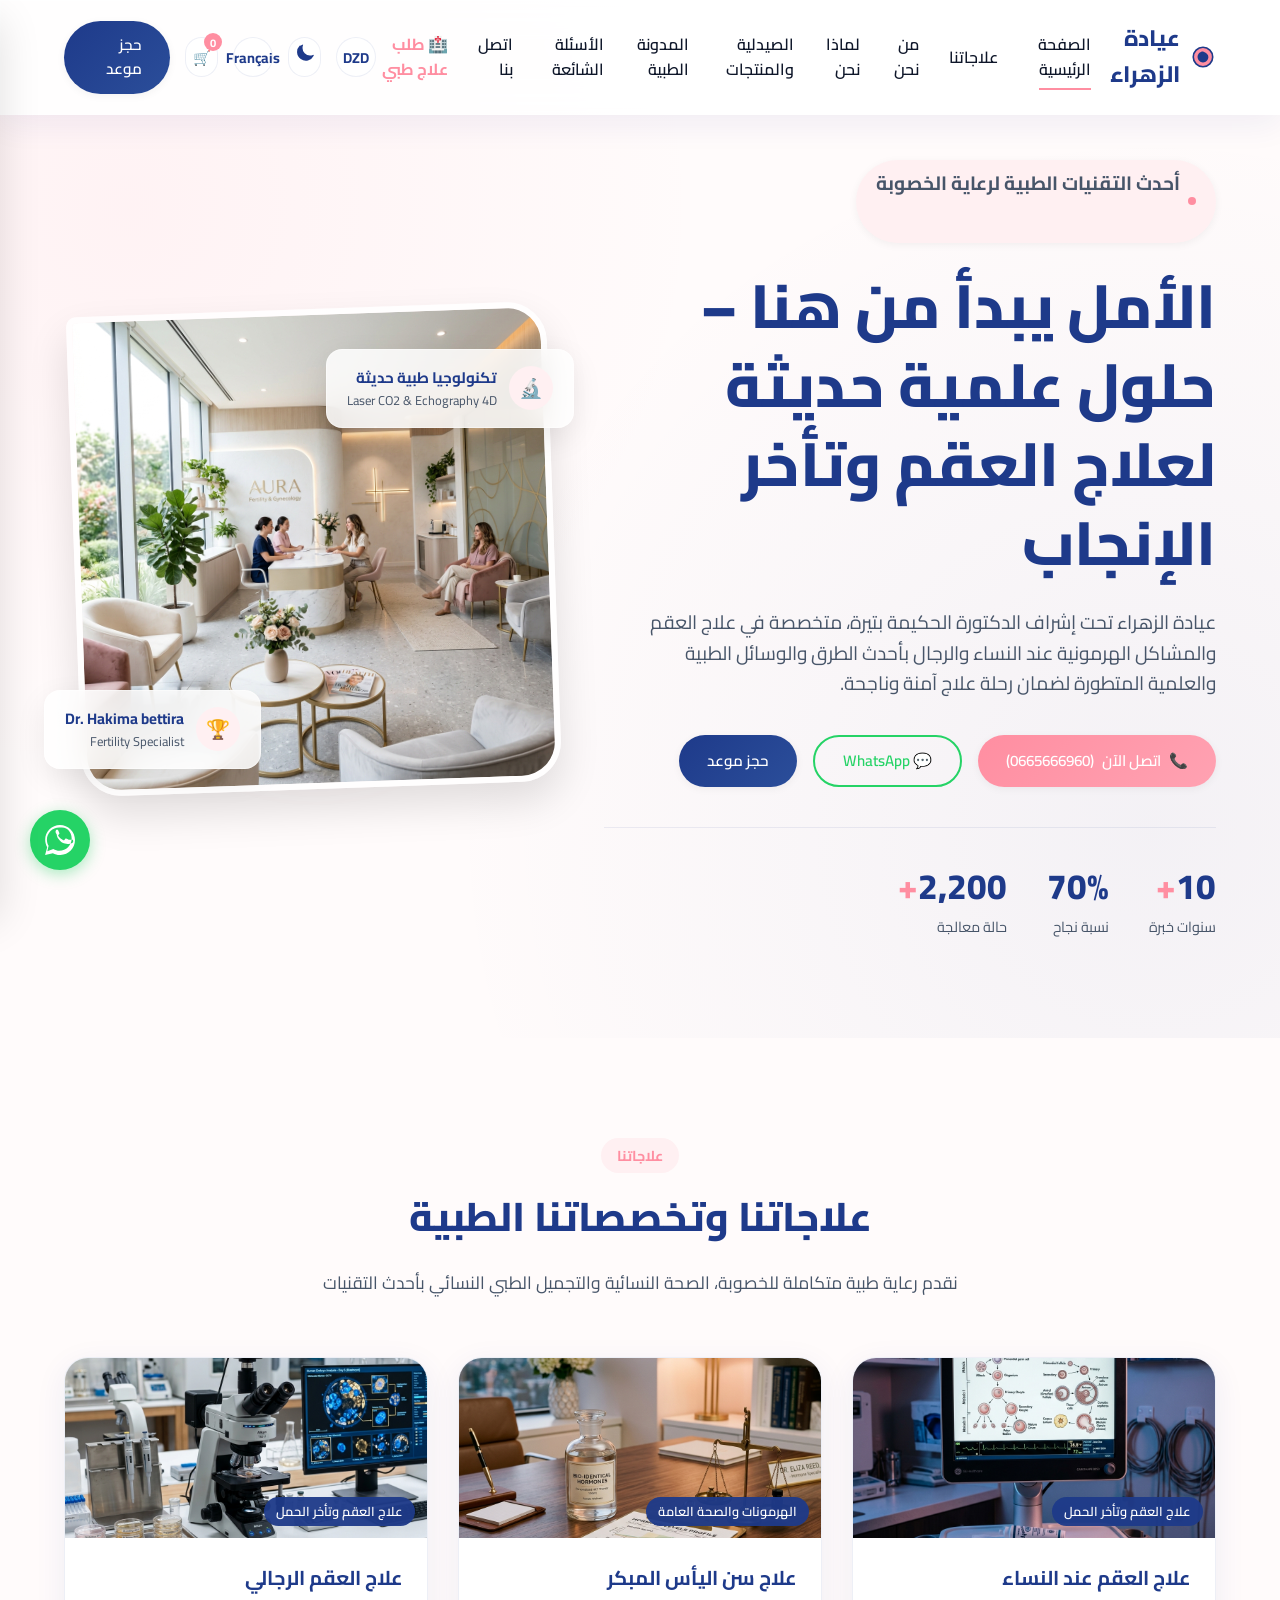
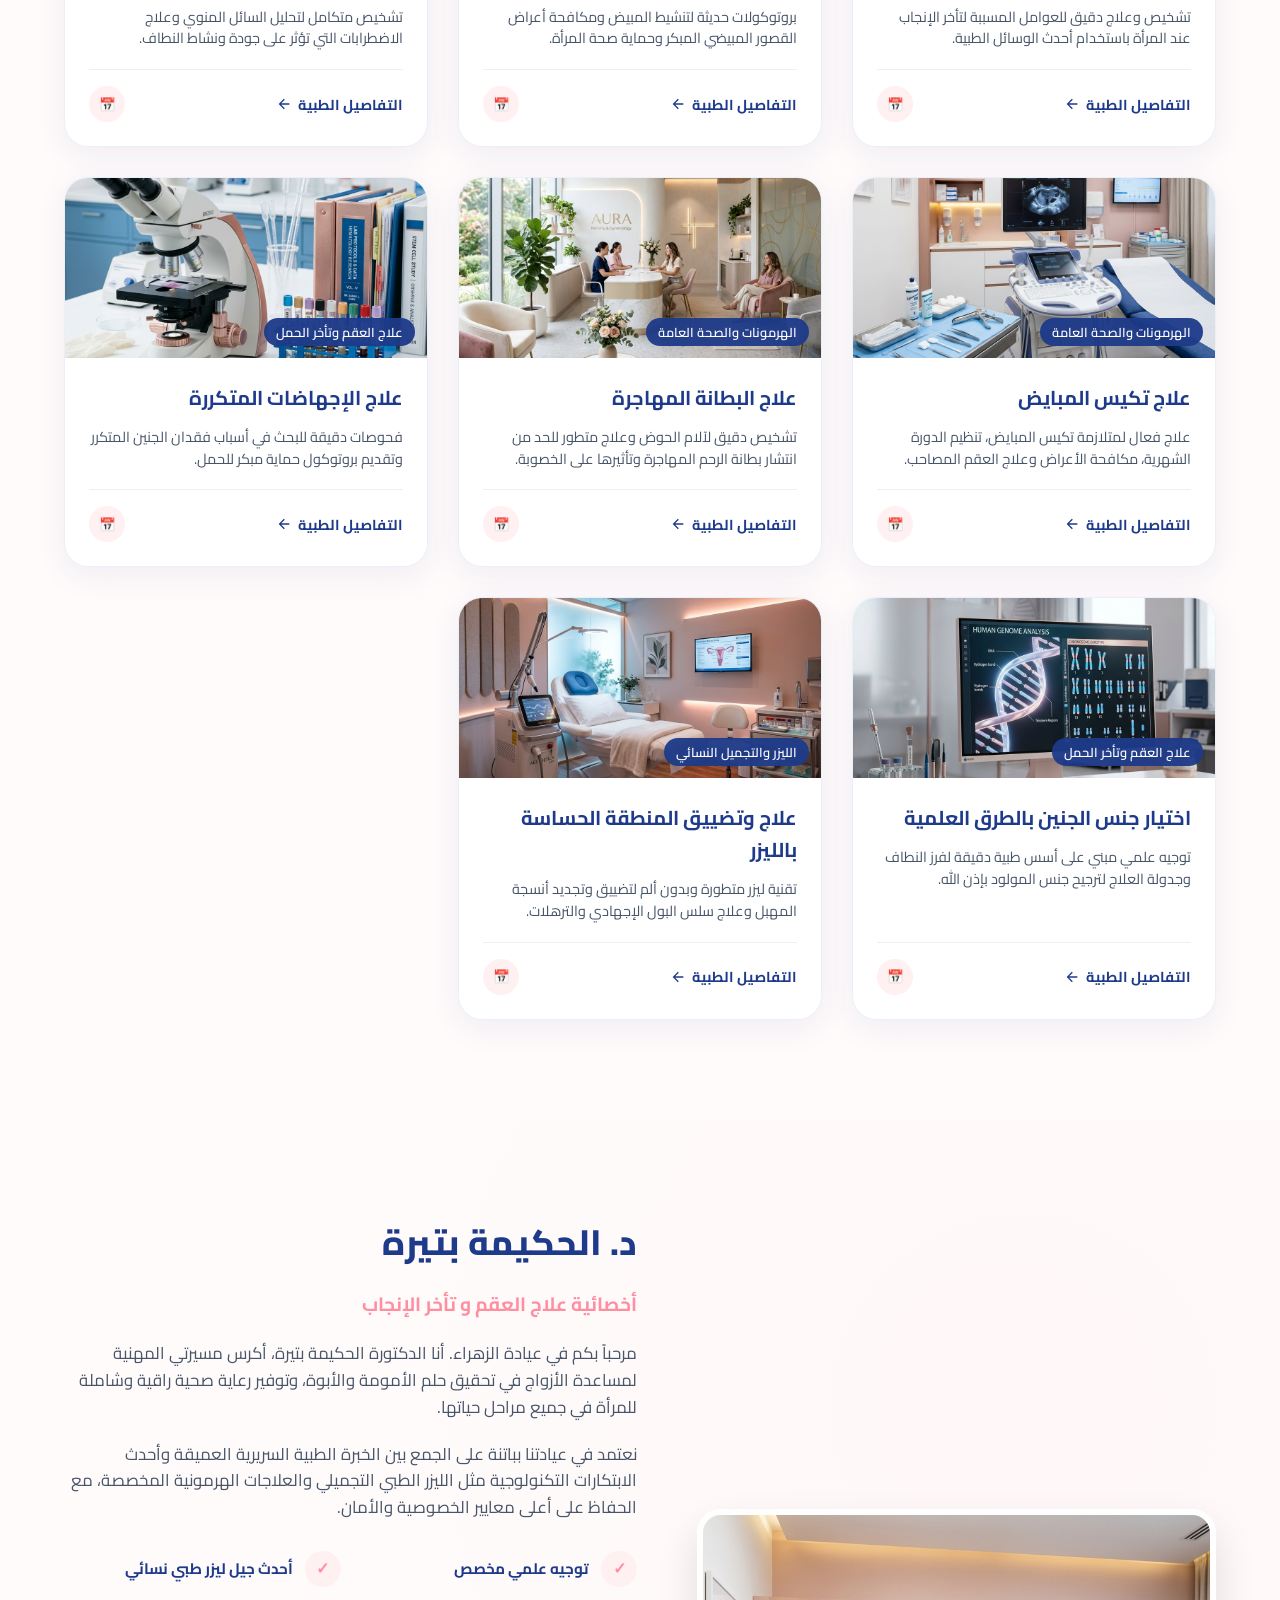
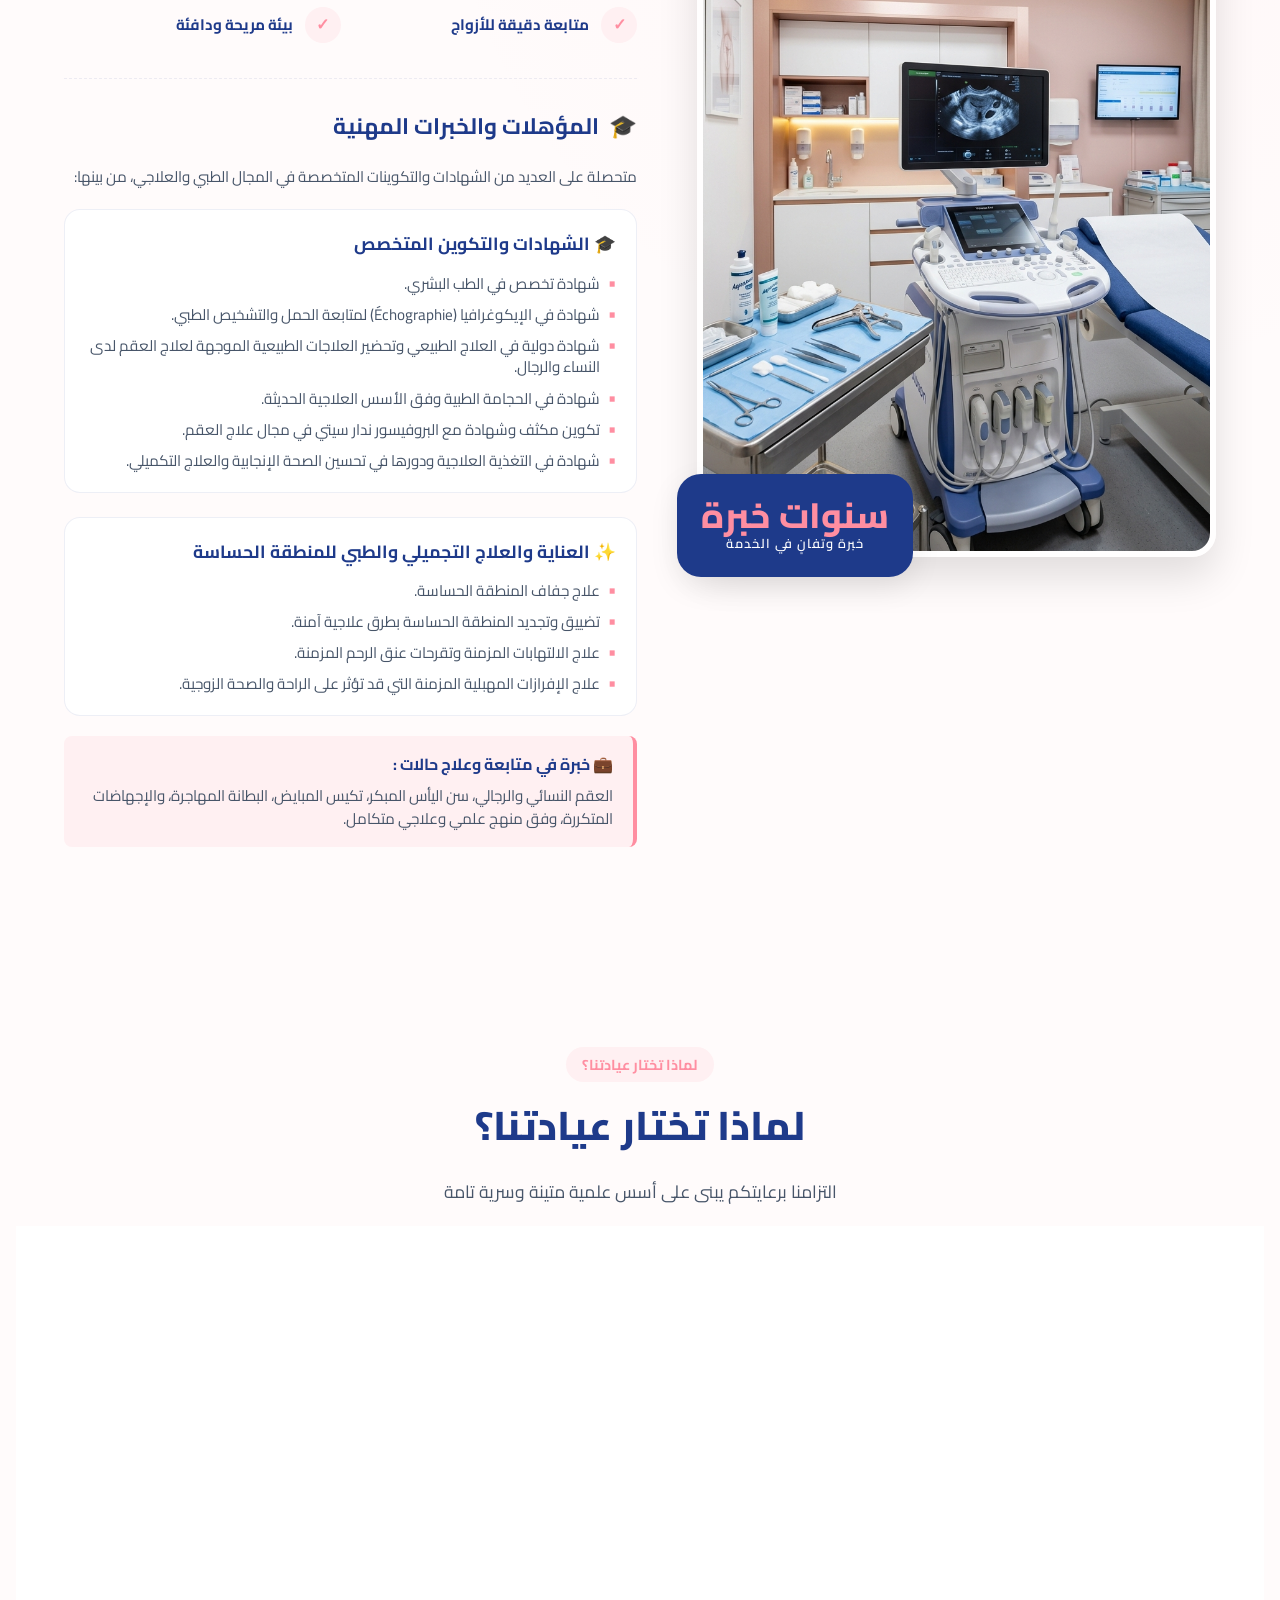
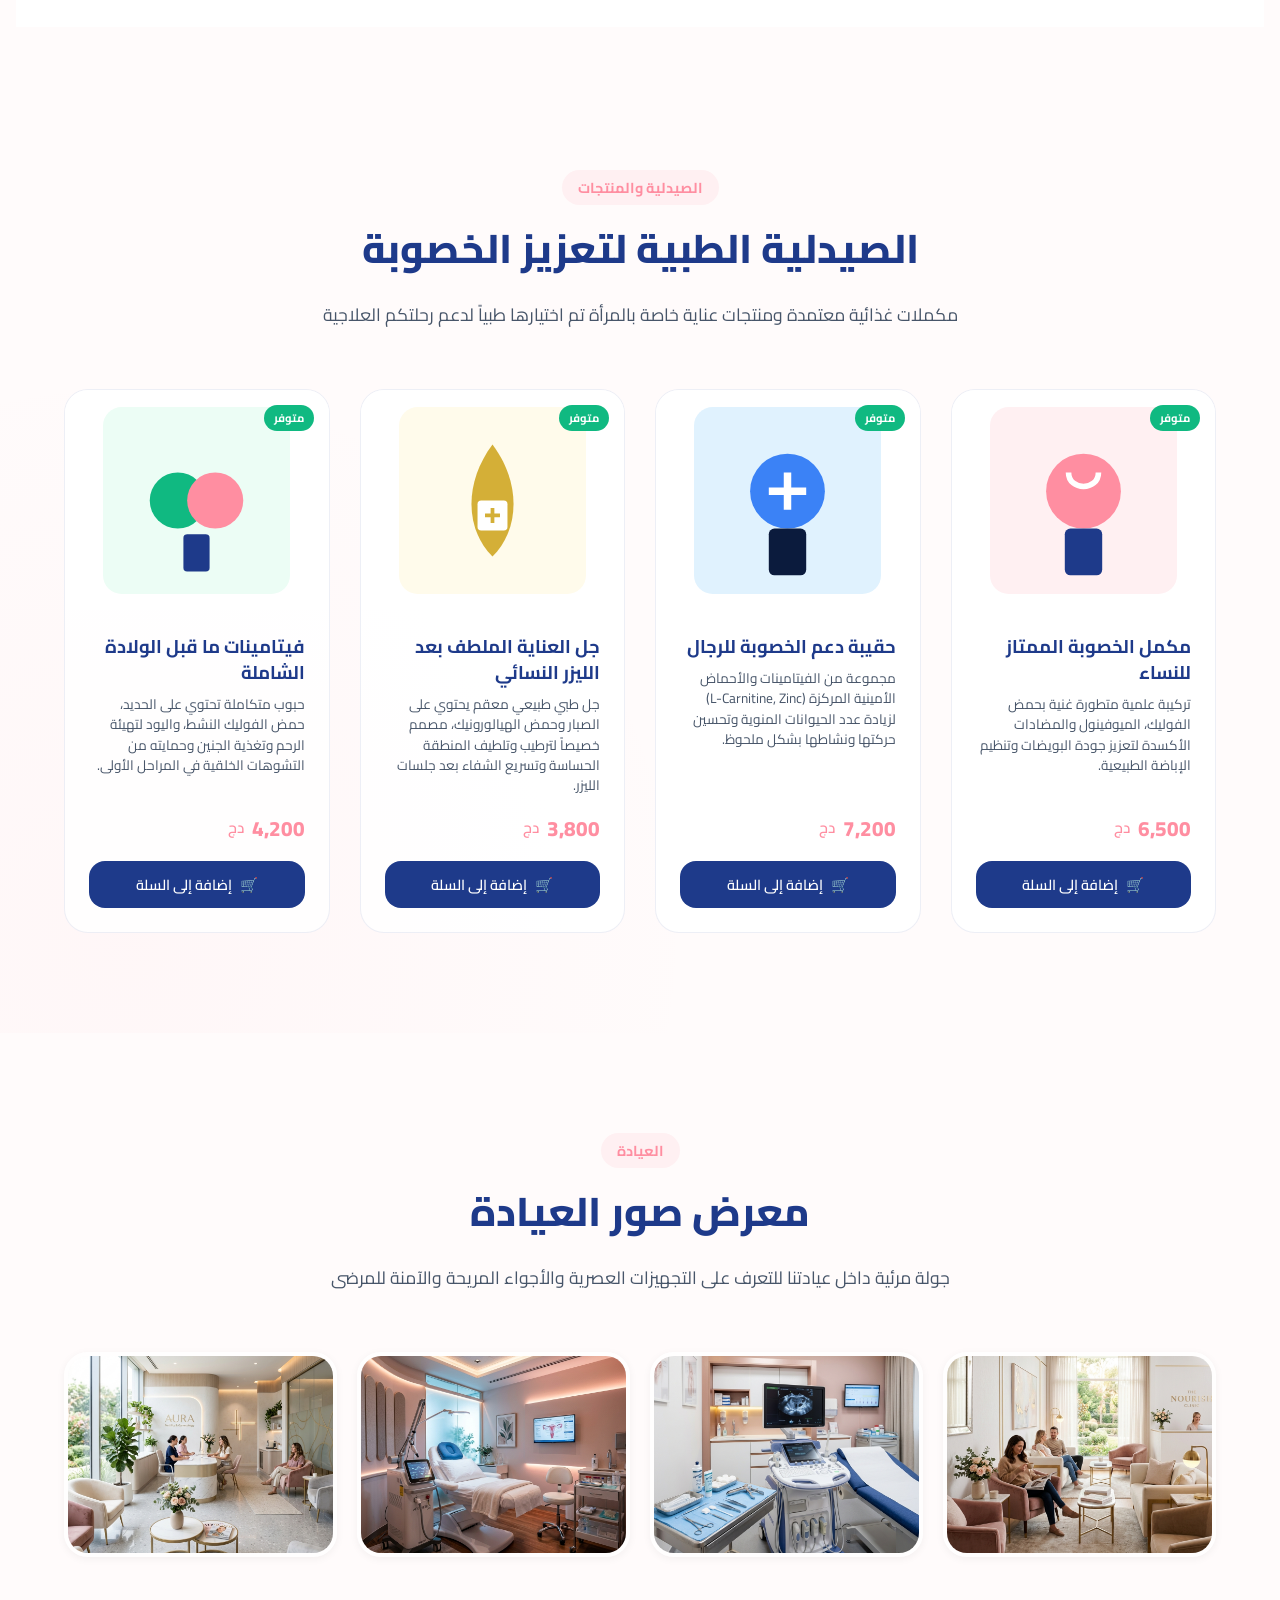
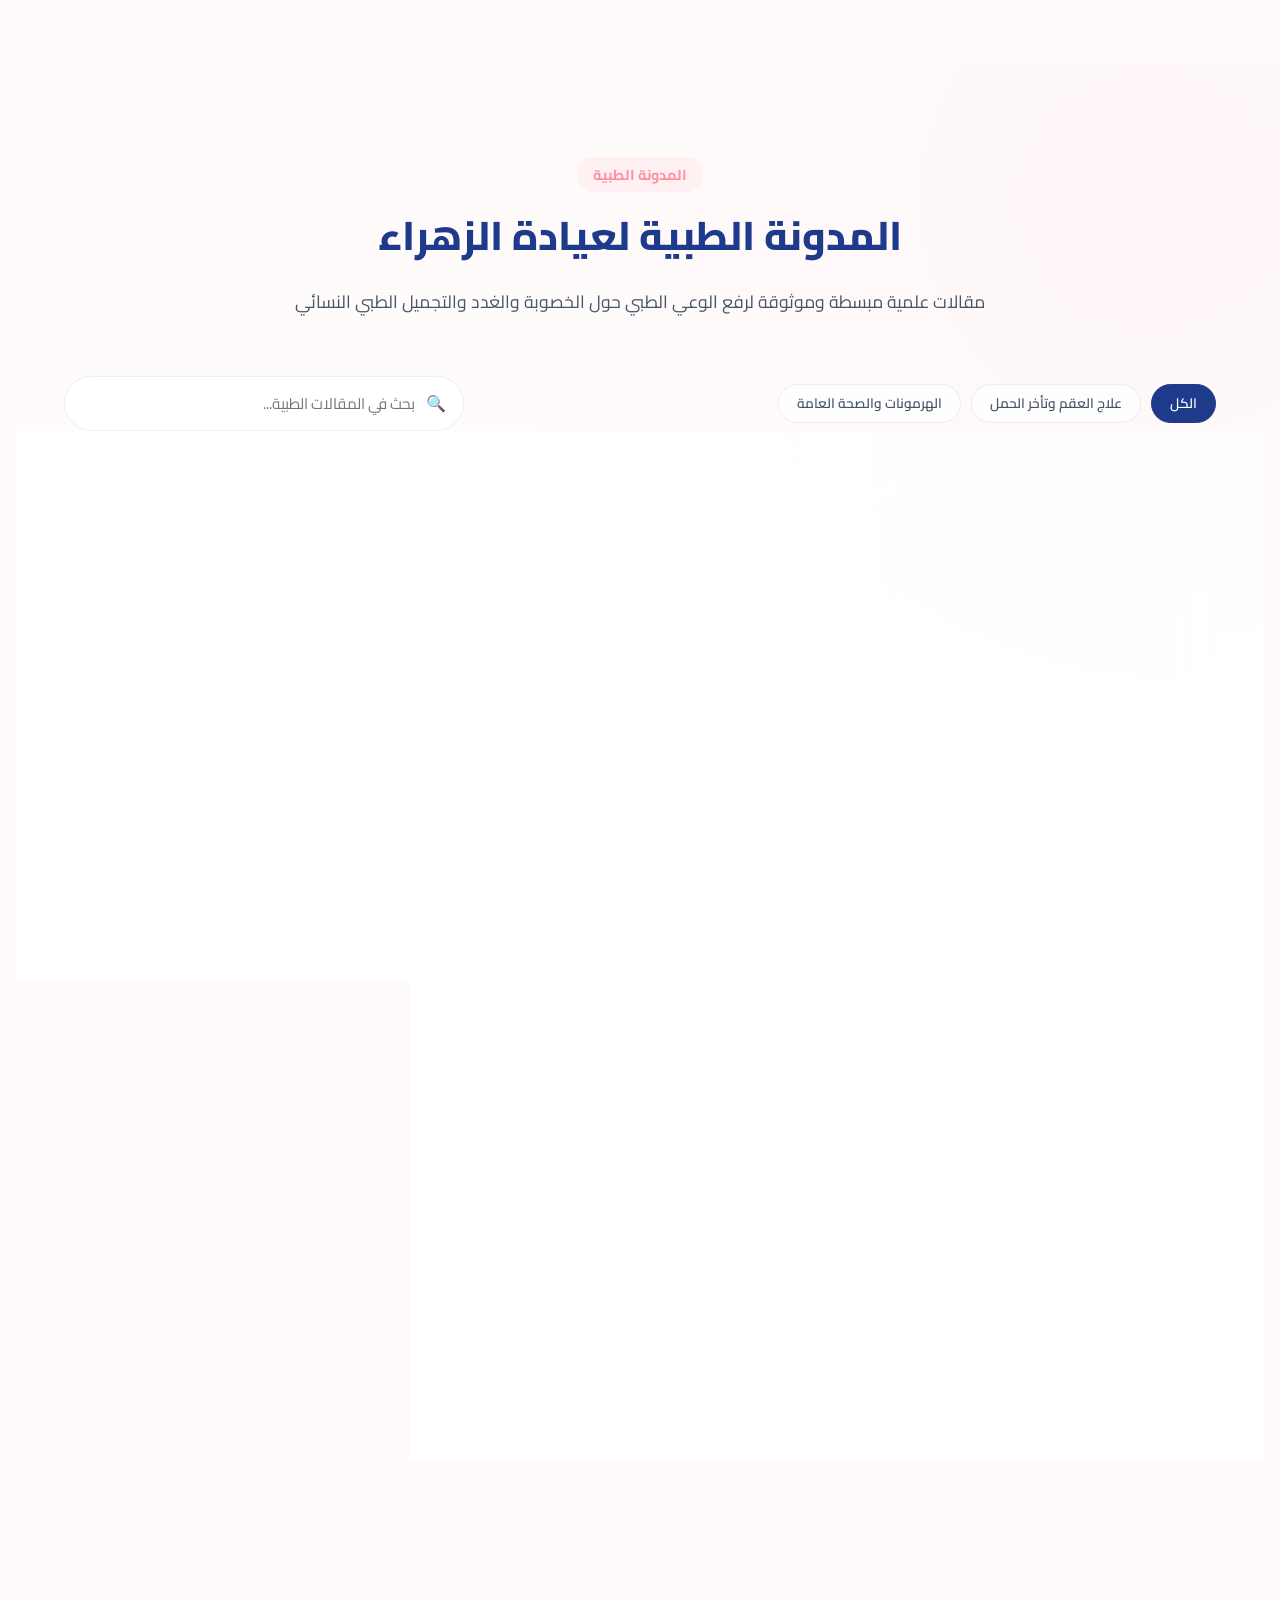
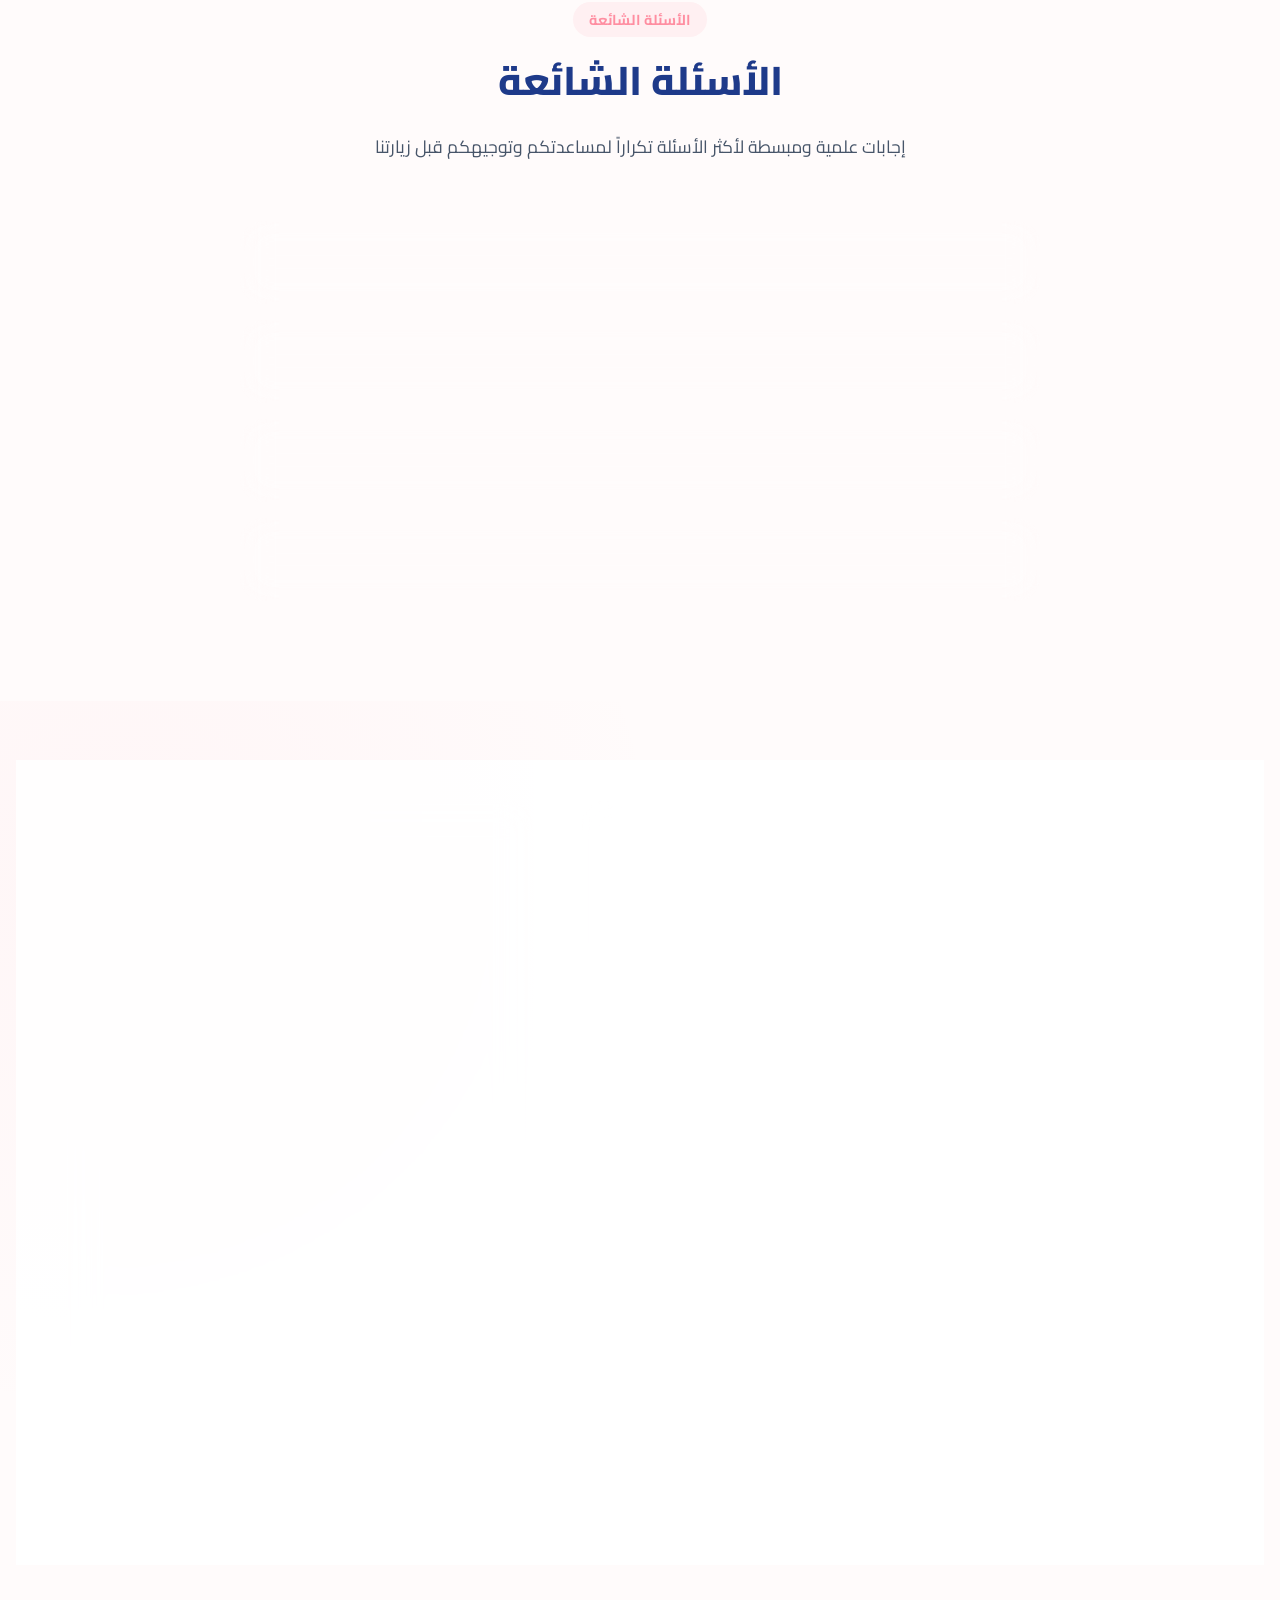
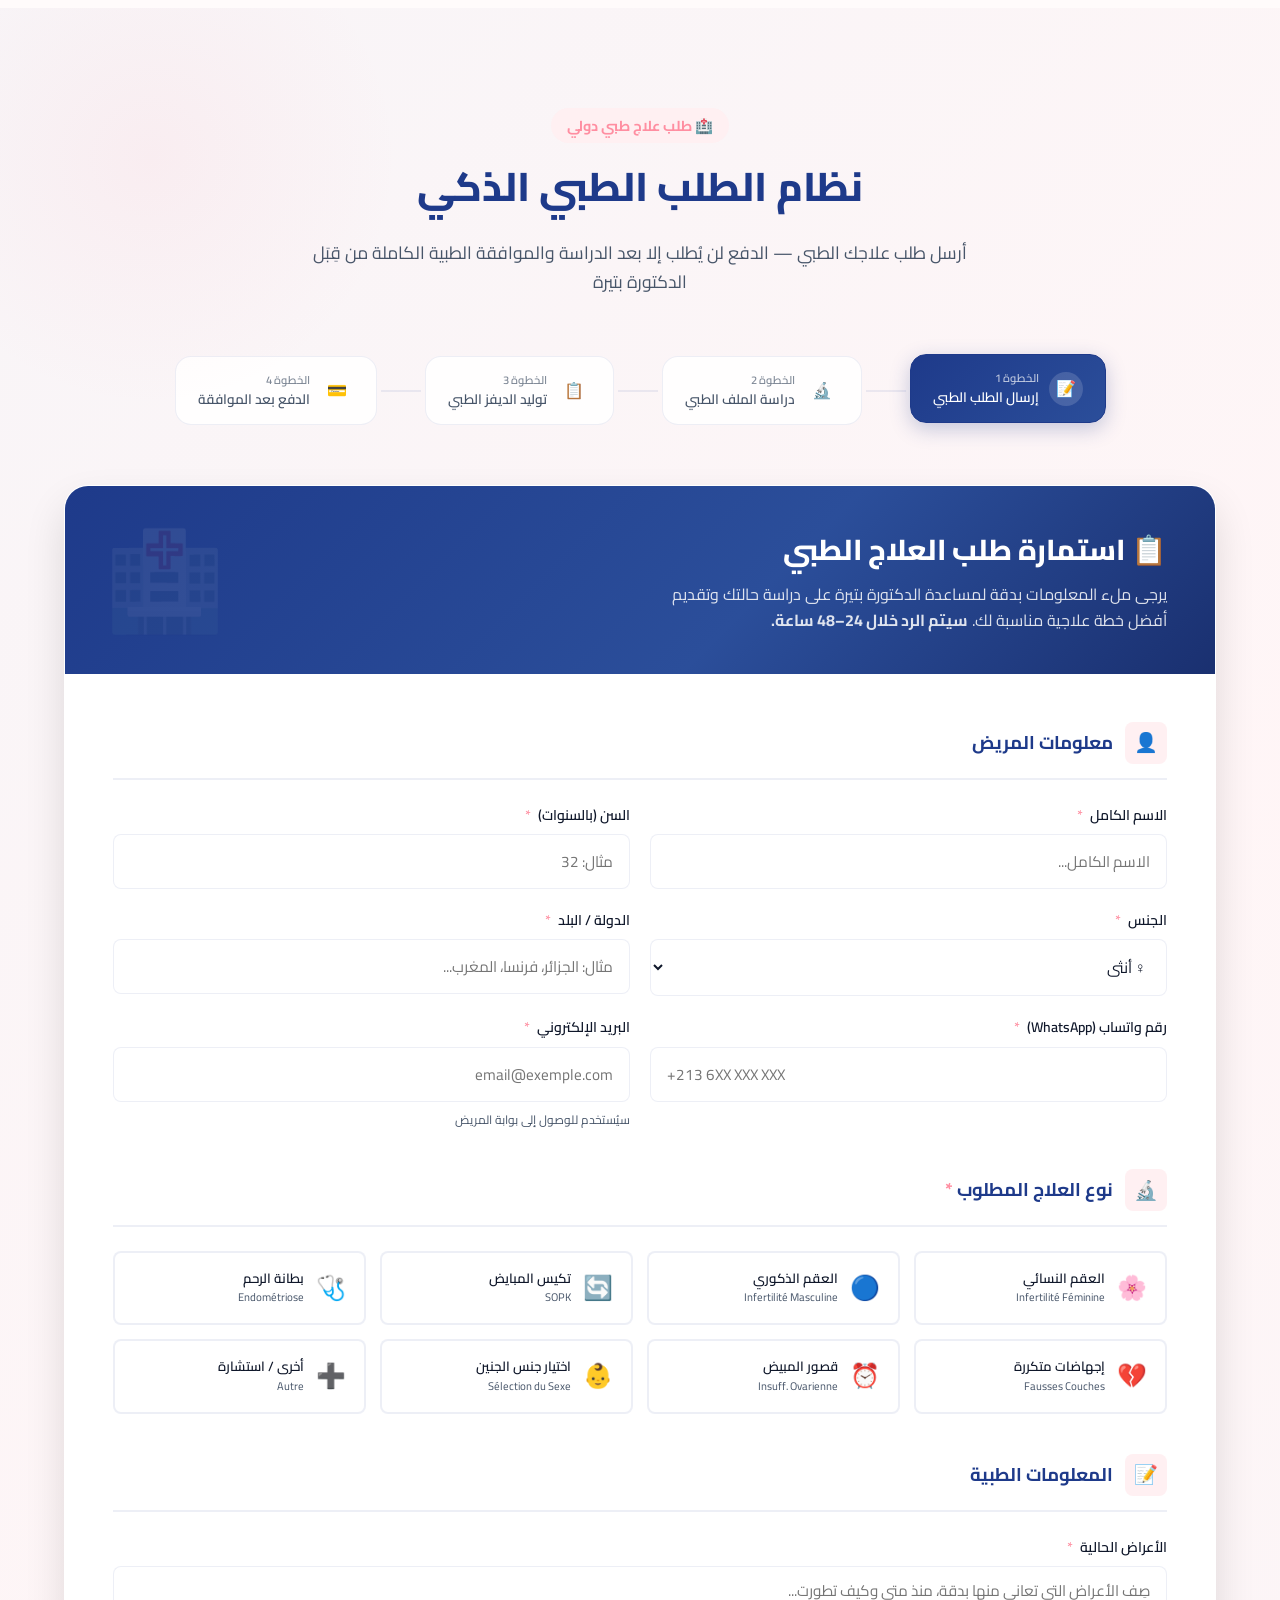
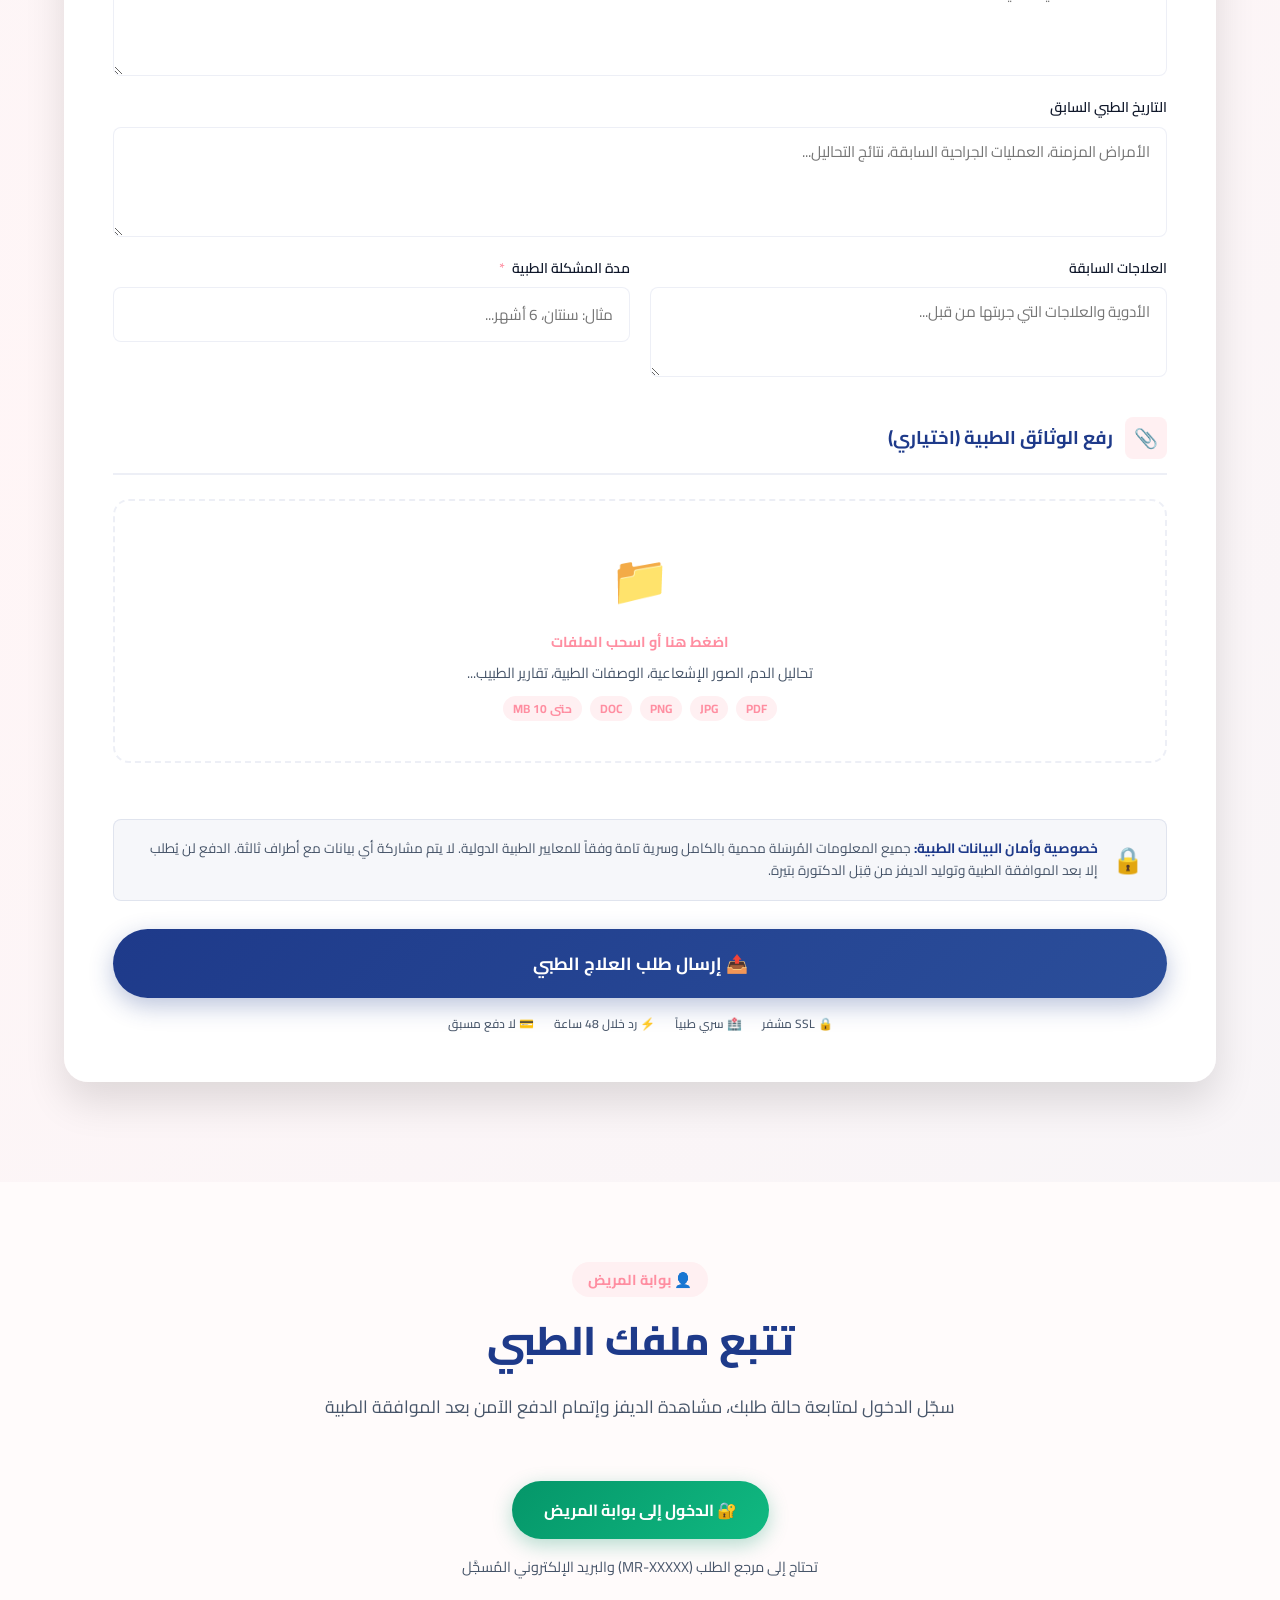
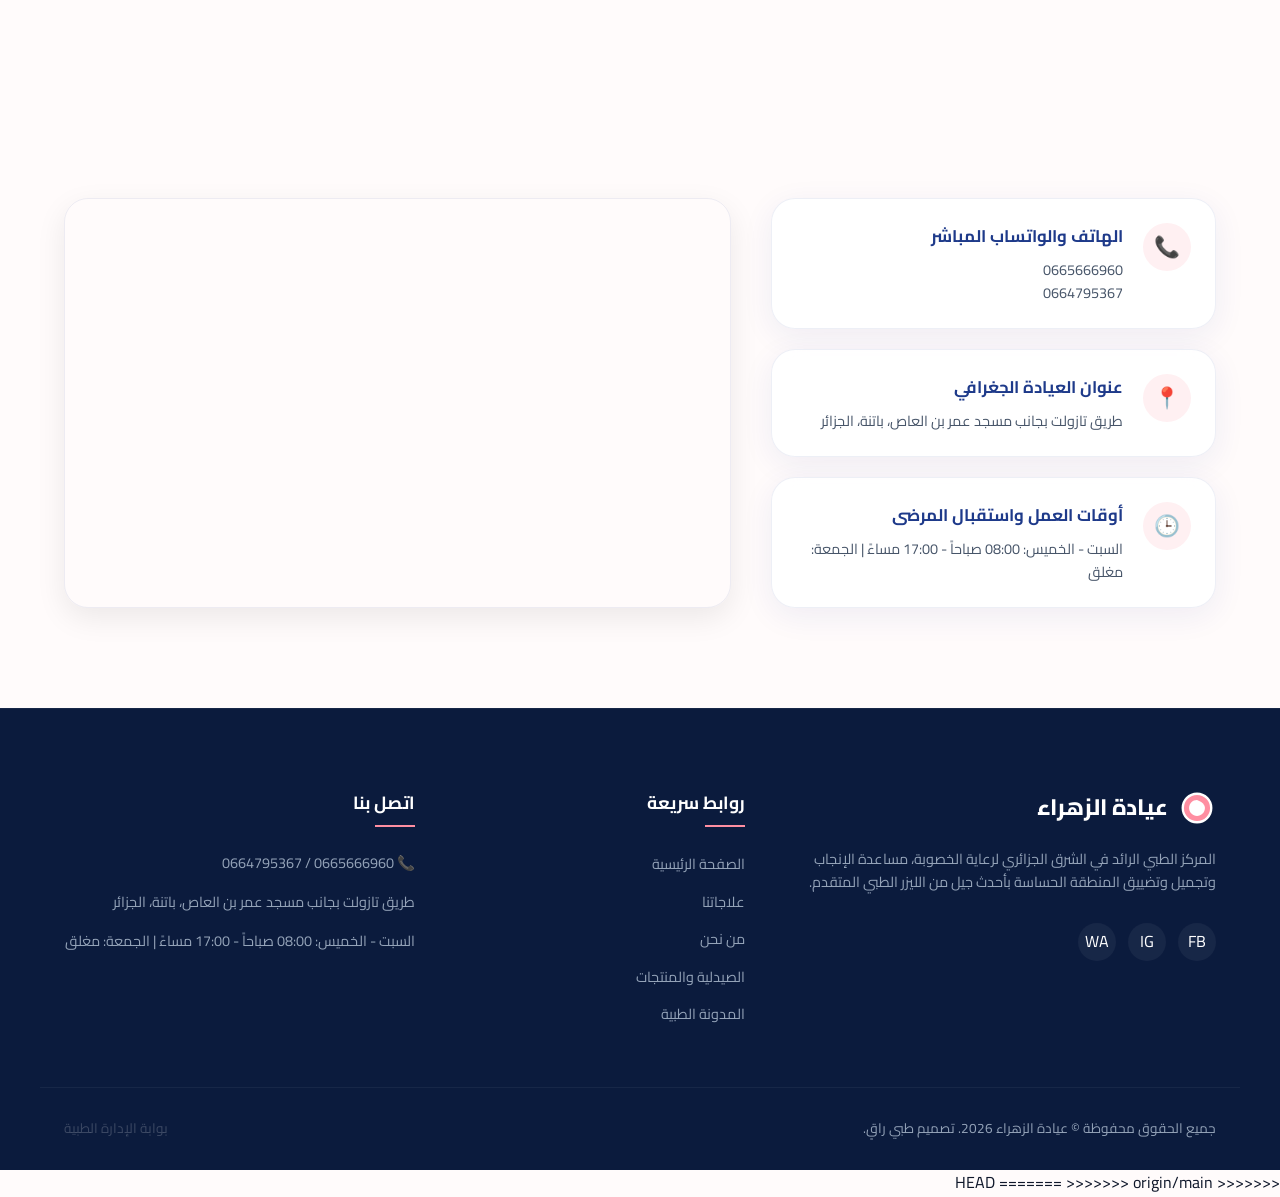
==== commit ec937b56: "changement verssion 2.0" ====
--- a/index.html
+++ b/index.html
@@ -19,7 +19,7 @@
     <meta property="og:description"
         content="عيادة متخصصة في علاج العقم عند النساء والرجال بأحدث الطرق والوسائل الطبية والعلمية المتطورة.">
     <meta property="og:type" content="website">
-    <meta property="og:image" content="assets/dr_bettira.png">
+    <meta property="og:image" content="assets/medical_equipment.png">
 
     <!-- PRELOAD GRAPHICS & STYLES -->
     <link rel="stylesheet" href="css/style.css">
@@ -32,7 +32,7 @@
       "@type": "MedicalBusiness",
       "name": "عيادة الزهراء - د. الحكيمة بتيرة (Clinique El-Zahra)",
       "alternateName": "Clinique El-Zahra Fertilité Batna",
-      "image": "assets/dr_bettira.png",
+      "image": "assets/medical_equipment.png",
       "@id": "https://clinique-elzahra-batna.com",
       "url": "https://clinique-elzahra-batna.com",
       "telephone": "+213665666960",
@@ -199,15 +199,15 @@
                     <!-- Numerical Counters -->
                     <div class="hero-stats">
                         <div class="stat-item">
-                            <h3>15<span>+</span></h3>
+                            <h3>10<span>+</span></h3>
                             <p data-i18n="stat_experience">سنوات خبرة</p>
                         </div>
                         <div class="stat-item">
-                            <h3>68%</h3>
+                            <h3>70%</h3>
                             <p data-i18n="stat_success">نسبة نجاح</p>
                         </div>
                         <div class="stat-item">
-                            <h3>4,200<span>+</span></h3>
+                            <h3>2,200<span>+</span></h3>
                             <p data-i18n="stat_patients">حالة معالجة</p>
                         </div>
                     </div>
@@ -258,7 +258,7 @@
             <div class="container about-grid">
                 <div class="about-image-wrapper">
                     <div class="about-image-frame">
-                        <img src="assets/dr_bettira.png" alt="Dr. Hakima bettira ">
+                        <img src="assets/medical_equipment.png" alt="Clinique El-Zahra Medical Equipment">
                     </div>
                     <div class="about-experience-badge">
                         <h4 data-i18n="stat_experience">15+</h4>
@@ -269,39 +269,86 @@
                 <div class="about-content">
                     <h3 data-i18n="about_title">د. الحكيمة بتيرة</h3>
                     <h4 data-i18n="about_subtitle"
-                        style="color:var(--secondary);font-weight:700;font-size:1.2rem;margin-bottom:20px;">أخصائي
-                        <h4>علاج تأخر الإنجاب و أسباب العقم</h4>
-
-
-                        <p data-i18n="about_desc_1">مرحباً بكم في عيادة الزهراء. أنا الدكتورة الحكيمة بتيرة، أكرس
-                            مسيرتي
-                            المهنية لمساعدة الأزواج في تحقيق حلم الأمومة والأبوة، وتوفير رعاية صحية راقية وشاملة
-                            للمرأة في
-                            جميع مراحل حياتها.</p>
-                        <p data-i18n="about_desc_2">نعتمد في عيادتنا بباتنة على الجمع بين الخبرة الطبية السريرية
-                            العميقة
-                            وأحدث الابتكارات التكنولوجية مثل الليزر الطبي التجميلي والعلاجات الهرمونية المخصصة، مع
-                            الحفاظ
-                            على أعلى معايير الخصوصية والأمان.</p>
-
-                        <div class="about-features">
-                            <div class="about-feat-item">
-                                <div class="about-feat-icon">✓</div>
-                                <span data-i18n="about_feat_1">توجيه علمي مخصص</span>
-                            </div>
-                            <div class="about-feat-item">
-                                <div class="about-feat-icon">✓</div>
-                                <span data-i18n="about_feat_2">أحدث جيل ليزر طبي نسائي</span>
-                            </div>
-                            <div class="about-feat-item">
-                                <div class="about-feat-icon">✓</div>
-                                <span data-i18n="about_feat_3">متابعة دقيقة للأزواج</span>
-                            </div>
-                            <div class="about-feat-item">
-                                <div class="about-feat-icon">✓</div>
-                                <span data-i18n="about_feat_4">بيئة مريحة ودافئة</span>
-                            </div>
-                        </div>
+                        style="color:var(--secondary);font-weight:700;font-size:1.2rem;margin-bottom:20px;">أخصائية علاج
+                        العقم و تأخر الإنجاب</h4>
+
+                    <p data-i18n="about_desc_1">مرحباً بكم في عيادة الزهراء. أنا الدكتورة الحكيمة بتيرة، أكرس مسيرتي
+                        المهنية لمساعدة الأزواج في تحقيق حلم الأمومة والأبوة، وتوفير رعاية صحية راقية وشاملة للمرأة في
+                        جميع مراحل حياتها.</p>
+                    <p data-i18n="about_desc_2">نعتمد في عيادتنا بباتنة على الجمع بين الخبرة الطبية السريرية العميقة
+                        وأحدث الابتكارات التكنولوجية مثل الليزر الطبي التجميلي والعلاجات الهرمونية المخصصة، مع الحفاظ
+                        على أعلى معايير الخصوصية والأمان.</p>
+
+                    <div class="about-features">
+                        <div class="about-feat-item">
+                            <div class="about-feat-icon">✓</div>
+                            <span data-i18n="about_feat_1">توجيه علمي مخصص</span>
+                        </div>
+                        <div class="about-feat-item">
+                            <div class="about-feat-icon">✓</div>
+                            <span data-i18n="about_feat_2">أحدث جيل ليزر طبي نسائي</span>
+                        </div>
+                        <div class="about-feat-item">
+                            <div class="about-feat-icon">✓</div>
+                            <span data-i18n="about_feat_3">متابعة دقيقة للأزواج</span>
+                        </div>
+                        <div class="about-feat-item">
+                            <div class="about-feat-icon">✓</div>
+                            <span data-i18n="about_feat_4">بيئة مريحة ودافئة</span>
+                        </div>
+                    </div>
+
+                    <div class="about-qualifications">
+                        <h4 class="about-qualifications-title">
+                            <span>🎓</span> <span data-i18n="about_qual_title">المؤهلات والخبرات المهنية</span>
+                        </h4>
+                        <p style="font-size: 0.95rem; color: var(--text-muted); margin-bottom: 20px;"
+                            data-i18n="about_qual_intro">
+                            متحصلة على العديد من الشهادات والتكوينات المتخصصة في المجال الطبي والعلاجي، من بينها:
+                        </p>
+
+                        <div class="qualifications-grid">
+                            <!-- Card 1: Diplomas -->
+                            <div class="qual-card">
+                                <h5 data-i18n="about_card_diplomas_title">🎓 الشهادات والتكوين المتخصص</h5>
+                                <ul class="qual-list">
+                                    <li data-i18n="about_qual_1">شهادة تخصص في الطب البشري.</li>
+                                    <li data-i18n="about_qual_2">شهادة في الإيكوغرافيا (Échographie) لمتابعة الحمل
+                                        والتشخيص الطبي.</li>
+                                    <li data-i18n="about_qual_3">شهادة دولية في العلاج الطبيعي وتحضير العلاجات الطبيعية
+                                        الموجهة لعلاج العقم لدى النساء والرجال.</li>
+                                    <li data-i18n="about_qual_4">شهادة في الحجامة الطبية وفق الأسس العلاجية الحديثة.
+                                    </li>
+                                    <li data-i18n="about_qual_5">تكوين مكثف وشهادة مع البروفيسور ندار سيتي في مجال علاج
+                                        العقم.</li>
+                                    <li data-i18n="about_qual_6">شهادة في التغذية العلاجية ودورها في تحسين الصحة
+                                        الإنجابية والعلاج التكميلي.</li>
+                                </ul>
+                            </div>
+
+                            <!-- Card 2: Intimate Care -->
+                            <div class="qual-card">
+                                <h5 data-i18n="about_card_aesthetic_title">✨ العناية والعلاج التجميلي والطبي للمنطقة
+                                    الحساسة</h5>
+                                <ul class="qual-list">
+                                    <li data-i18n="about_aesthetic_1">علاج جفاف المنطقة الحساسة.</li>
+                                    <li data-i18n="about_aesthetic_2">تضييق وتجديد المنطقة الحساسة بطرق علاجية آمنة.
+                                    </li>
+                                    <li data-i18n="about_aesthetic_3">علاج الالتهابات المزمنة وتقرحات عنق الرحم المزمنة.
+                                    </li>
+                                    <li data-i18n="about_aesthetic_4">علاج الإفرازات المهبلية المزمنة التي قد تؤثر على
+                                        الراحة والصحة الزوجية.</li>
+                                </ul>
+                            </div>
+                        </div>
+
+                        <!-- Experience Box -->
+                        <div class="experience-box">
+                            <h6 data-i18n="about_exp_box_title">💼 خبرة في متابعة وعلاج حالات :</h6>
+                            <p data-i18n="about_exp_box_desc">العقم النسائي والرجالي، سن اليأس المبكر، تكيس المبايض،
+                                البطانة المهاجرة، والإجهاضات المتكررة، وفق منهج علمي وعلاجي متكامل.</p>
+                        </div>
+                    </div>
                 </div>
             </div>
         </section>
@@ -385,7 +432,7 @@
                         </div>
                     </div>
                     <div class="gallery-item">
-                        <img src="assets/dr_bettira.png" alt="Cabinet de consultation médicale">
+                        <img src="assets/medical_equipment.png" alt="Cabinet de consultation médicale">
                         <div class="gallery-overlay">
                             <span data-i18n="gallery_office">مكتب الفحص الطبي والموجات الصوتية</span>
                         </div>
--- a/css/style.css
+++ b/css/style.css
@@ -1013,6 +1013,104 @@
     font-size: 0.95rem;
 }
 
+/* About Qualifications & Experience */
+.about-qualifications {
+    margin-top: 35px;
+    border-top: 1px dashed var(--border-color);
+    padding-top: 30px;
+}
+
+.about-qualifications-title {
+    font-size: 1.4rem;
+    color: var(--primary);
+    font-weight: 700;
+    margin-bottom: 20px;
+    display: flex;
+    align-items: center;
+    gap: 10px;
+}
+
+.qualifications-grid {
+    display: grid;
+    grid-template-columns: 1fr;
+    gap: 24px;
+}
+
+.qual-card {
+    background: var(--bg-card);
+    border: 1px solid var(--border-color);
+    border-radius: var(--radius-md);
+    padding: 20px;
+    transition: all var(--transition-fast);
+}
+
+.qual-card:hover {
+    border-color: var(--secondary);
+    box-shadow: var(--shadow-sm);
+    transform: translateY(-2px);
+}
+
+.qual-card h5 {
+    font-size: 1.1rem;
+    color: var(--primary);
+    font-weight: 700;
+    margin-bottom: 14px;
+    display: flex;
+    align-items: center;
+    gap: 8px;
+}
+
+.qual-list {
+    list-style: none;
+    display: flex;
+    flex-direction: column;
+    gap: 10px;
+}
+
+.qual-list li {
+    font-size: 0.95rem;
+    color: var(--text-muted);
+    display: flex;
+    align-items: flex-start;
+    gap: 8px;
+    line-height: 1.4;
+}
+
+.qual-list li::before {
+    content: "•";
+    color: var(--secondary);
+    font-weight: bold;
+    font-size: 1.2rem;
+    line-height: 1;
+}
+
+.experience-box {
+    background: var(--secondary-bg);
+    border-left: 4px solid var(--secondary);
+    border-radius: var(--radius-sm);
+    padding: 16px 20px;
+    margin-top: 20px;
+}
+
+body[dir="rtl"] .experience-box {
+    border-left: none;
+    border-right: 4px solid var(--secondary);
+}
+
+.experience-box h6 {
+    font-size: 1rem;
+    color: var(--primary);
+    font-weight: 700;
+    margin-bottom: 8px;
+}
+
+.experience-box p {
+    font-size: 0.95rem;
+    color: var(--text-muted);
+    margin: 0;
+    line-height: 1.5;
+}
+
 /* ==========================================================================
    WHY CHOOSE US (POURQUOI NOUS CHOISIR)
    ========================================================================== */
